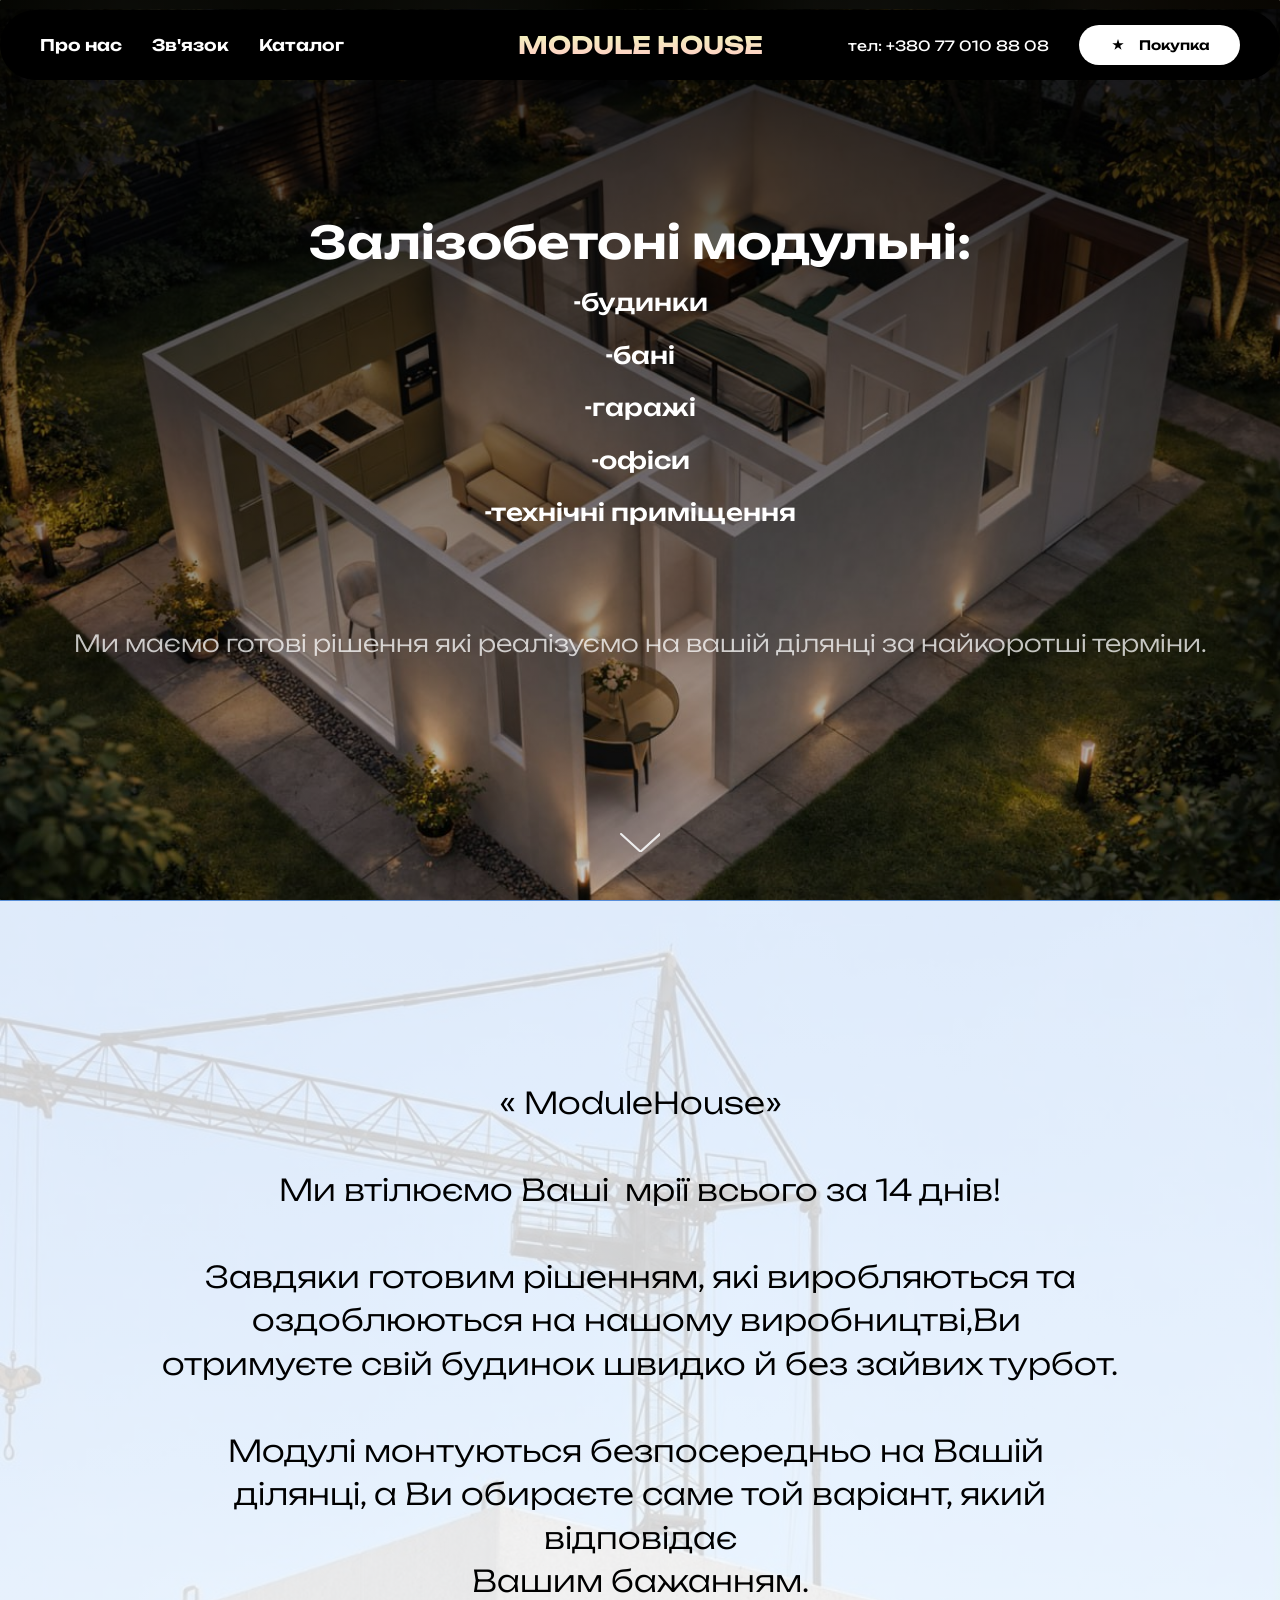
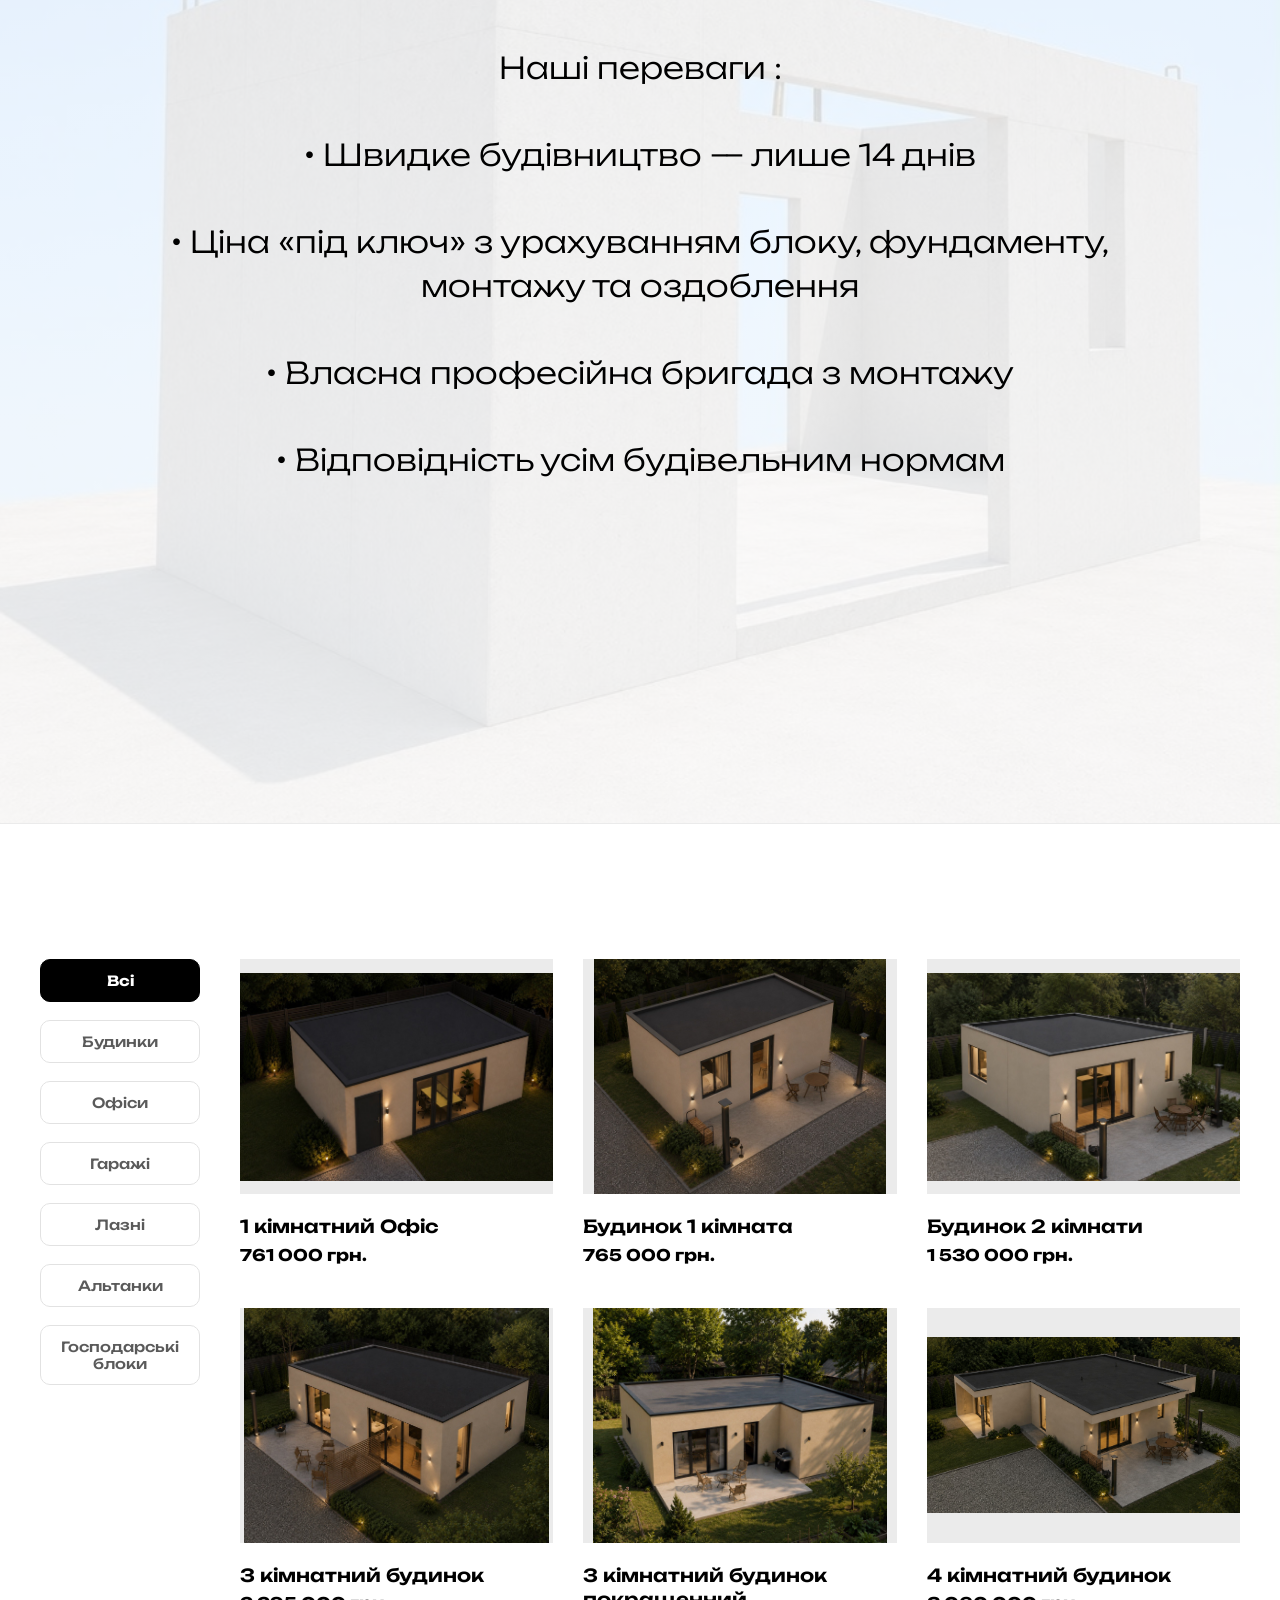
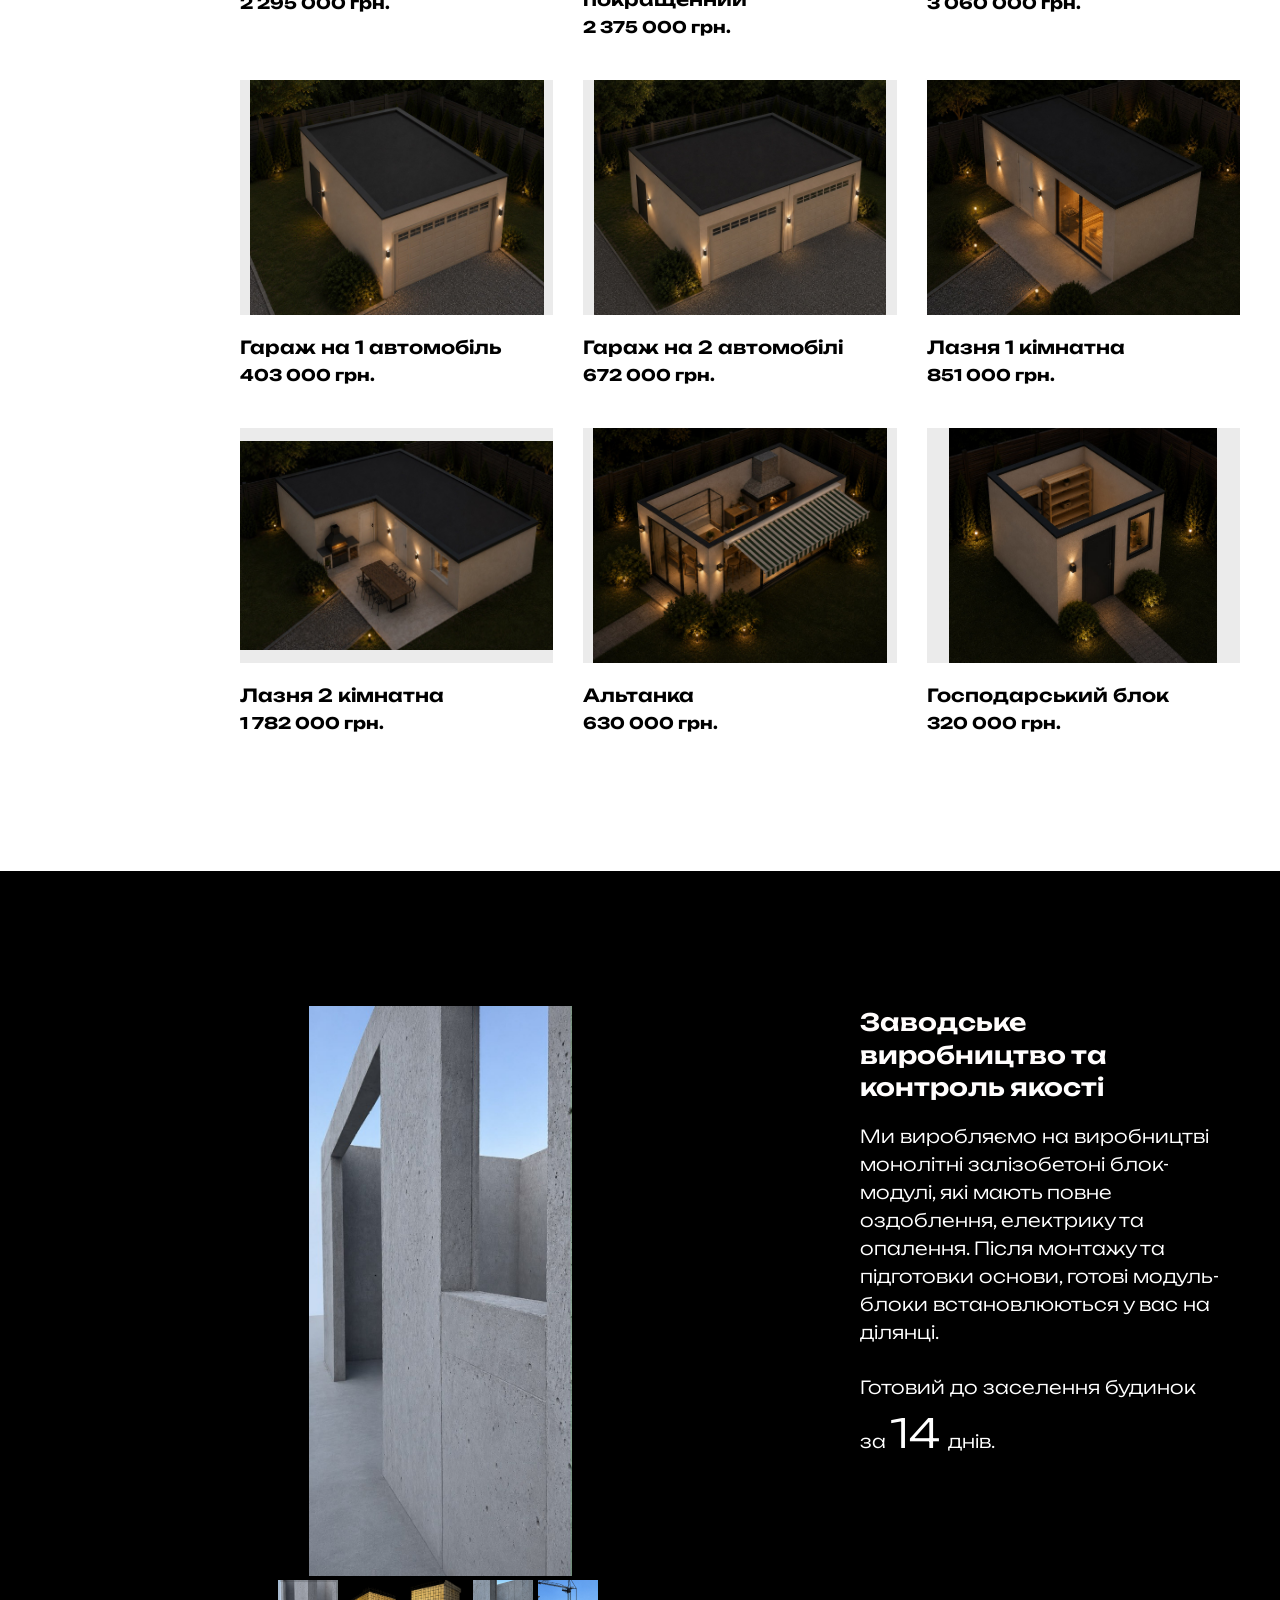
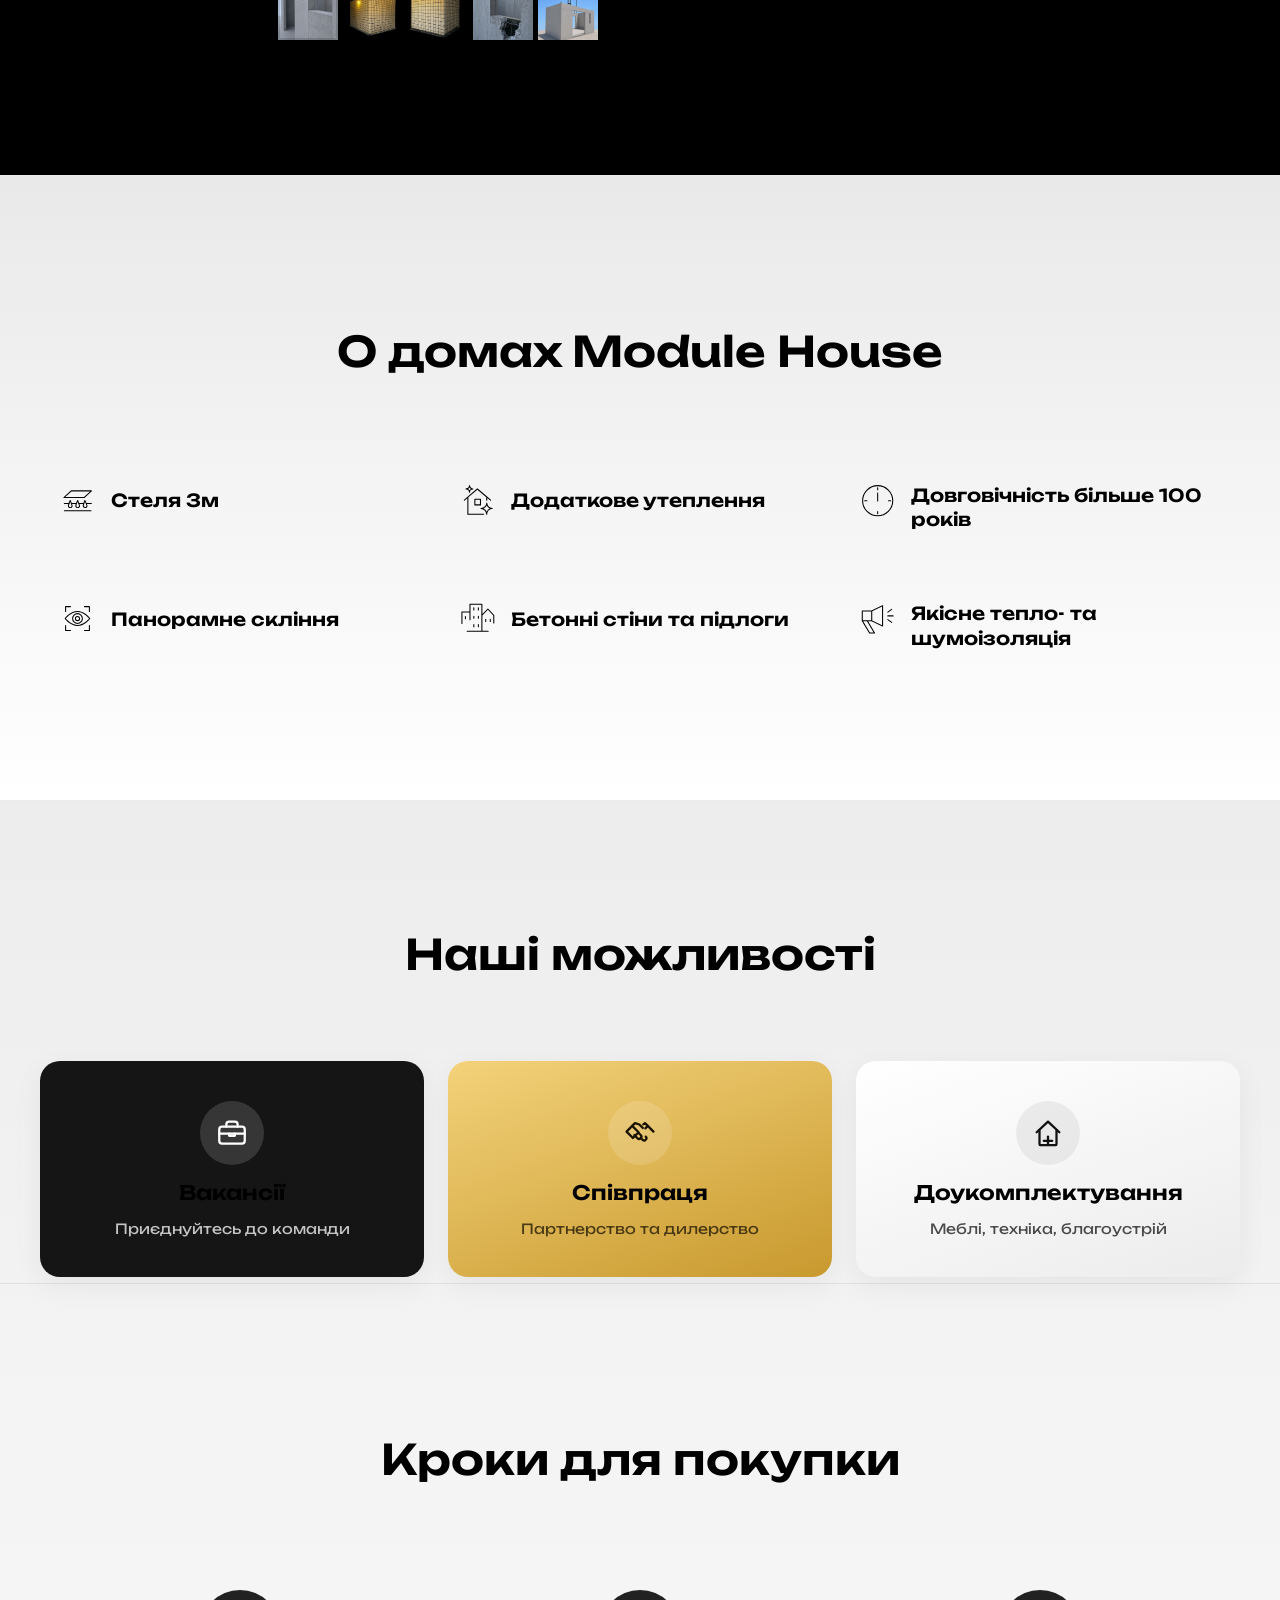
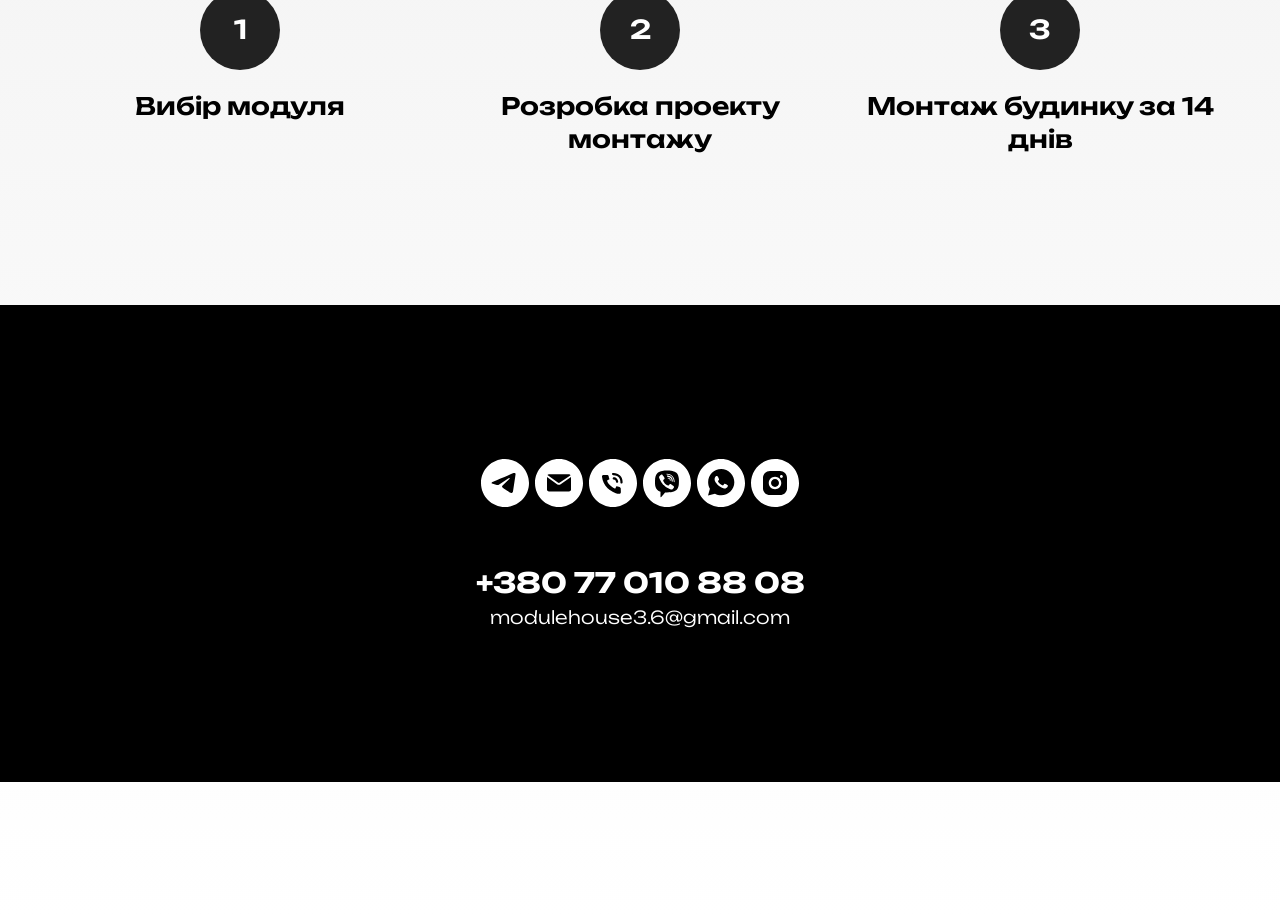
==== page133166303.html @ 3dc56d5f "Add files via upload" ====
<!DOCTYPE html> <html lang="uk"> <head> <meta charset="utf-8" /> <meta http-equiv="Content-Type" content="text/html; charset=utf-8" /> <meta name="viewport" content="width=device-width, initial-scale=1.0" /> <!--metatextblock--> <title>Онлайн каталог 3-д моделей будинків та квартир House Proud</title> <meta name="description" content="Будинки та квартири з використанням моделей на основі штучного інтелекту" /> <meta name="keywords" content="House Proud " /> <meta property="og:url" content="https://modulebudhouse.com" /> <meta property="og:title" content="ModulHouse" /> <meta property="og:description" content="Онлайн каталог 3-д моделей будинків та квартир" /> <meta property="og:type" content="website" /> <meta property="og:image" content="images/tild3061-3335-4662-a338-613563316537__photo_2026-07-22_14-.jpg" /> <link rel="canonical" href="https://modulebudhouse.com"> <!--/metatextblock--> <meta name="format-detection" content="telephone=no" /> <meta http-equiv="x-dns-prefetch-control" content="on"> <link rel="dns-prefetch" href="https://ws.tildacdn.com">  <!--favicons--> <link rel="icon" href="images/favicon.svg" type="image/svg+xml"/> <style>#rec2138125783,#rec2339691883,#rec2408677143,#rec2138125893,#rec2145527943{border-top:1px solid rgba(0,0,0,0.08);}</style> <!--/favicons--> <!-- Assets --> <link rel="stylesheet" href="css/tilda-grid-3.0.min.css" type="text/css" media="all" onerror="this.loaderr='y';"/> <link rel="stylesheet" href="css/tilda-blocks-page133166303.min.css?t=1784721472" type="text/css" media="all" onerror="this.loaderr='y';" /> <link rel="preconnect" href="https://fonts.gstatic.com"> <link href="https://fonts.googleapis.com/css2?family=Unbounded:wght@300;400;500;600;700&subset=latin,cyrillic" rel="stylesheet"> <link rel="stylesheet" href="css/tilda-animation-2.0.min.css" type="text/css" media="all" onerror="this.loaderr='y';" /> <link rel="stylesheet" href="css/tilda-menusub-1.1.min.css" type="text/css" media="all" onerror="this.loaderr='y';" /> <link rel="stylesheet" href="css/tilda-menu-widgeticons-1.0.min.css" type="text/css" media="all" onerror="this.loaderr='y';" /> <link rel="stylesheet" href="css/tilda-menu-burger-1.0.min.css" type="text/css" media="all" onerror="this.loaderr='y';" /> <link rel="stylesheet" href="css/tilda-cover-1.0.min.css" type="text/css" media="all" onerror="this.loaderr='y';" /> <link rel="stylesheet" href="css/tilda-popup-1.1.min.css" type="text/css" media="print" onload="this.media='all';" onerror="this.loaderr='y';" /> <noscript><link rel="stylesheet" href="css/tilda-popup-1.1.min.css" type="text/css" media="all" /></noscript> <link rel="stylesheet" href="css/tilda-slds-1.4.min.css" type="text/css" media="print" onload="this.media='all';" onerror="this.loaderr='y';" /> <noscript><link rel="stylesheet" href="css/tilda-slds-1.4.min.css" type="text/css" media="all" /></noscript> <link rel="stylesheet" href="css/tilda-forms-1.0.min.css" type="text/css" media="all" onerror="this.loaderr='y';" /> <link rel="stylesheet" href="css/tilda-cards-1.0.min.css" type="text/css" media="all" onerror="this.loaderr='y';" /> <link rel="stylesheet" href="css/tilda-zoom-2.0.min.css" type="text/css" media="print" onload="this.media='all';" onerror="this.loaderr='y';" /> <noscript><link rel="stylesheet" href="css/tilda-zoom-2.0.min.css" type="text/css" media="all" /></noscript> <link rel="stylesheet" href="css/katex.min.css" type="text/css" media="all" onerror="this.loaderr='y';" /> <script nomodule src="js/tilda-polyfill-1.0.min.js" charset="utf-8"></script> <script type="text/javascript">function t_onReady(func) {if(document.readyState!='loading') {func();} else {document.addEventListener('DOMContentLoaded',func);}}
function t_onFuncLoad(funcName,okFunc,time) {if(typeof window[funcName]==='function') {okFunc();} else {setTimeout(function() {t_onFuncLoad(funcName,okFunc,time);},(time||100));}}function t_throttle(fn,threshhold,scope) {return function() {fn.apply(scope||this,arguments);};}</script> <script src="js/tilda-scripts-3.0.min.js" charset="utf-8" defer onerror="this.loaderr='y';"></script> <script src="js/tilda-blocks-page133166303.min.js?t=1784721472" charset="utf-8" async onerror="this.loaderr='y';"></script> <script src="js/lazyload-1.3.min.export.js" charset="utf-8" async onerror="this.loaderr='y';"></script> <script src="js/tilda-animation-2.0.min.js" charset="utf-8" async onerror="this.loaderr='y';"></script> <script src="js/tilda-menusub-1.1.min.js" charset="utf-8" async onerror="this.loaderr='y';"></script> <script src="js/tilda-menu-1.1.min.js" charset="utf-8" async onerror="this.loaderr='y';"></script> <script src="js/tilda-menu-widgeticons-1.0.min.js" charset="utf-8" async onerror="this.loaderr='y';"></script> <script src="js/tilda-menu-burger-1.0.min.js" charset="utf-8" async onerror="this.loaderr='y';"></script> <script src="js/tilda-cover-1.0.min.js" charset="utf-8" async onerror="this.loaderr='y';"></script> <script src="js/hammer.min.js" charset="utf-8" async onerror="this.loaderr='y';"></script> <script src="js/tilda-slds-1.4.min.js" charset="utf-8" async onerror="this.loaderr='y';"></script> <script src="js/tilda-cards-1.0.min.js" charset="utf-8" async onerror="this.loaderr='y';"></script> <script src="js/tilda-zoom-2.0.min.js" charset="utf-8" async onerror="this.loaderr='y';"></script> <script src="js/tilda-events-1.0.min.js" charset="utf-8" async onerror="this.loaderr='y';"></script> <script src="js/tilda-formula.min.js" charset="utf-8" async onerror="this.loaderr='y';"></script> <script src="js/tilda-autoscale-1.0.min.js" charset="utf-8" async onerror="this.loaderr='y';"></script> <script type="text/javascript">window.dataLayer=window.dataLayer||[];</script> <script type="text/javascript">(function() {var ttt='cebo';var tt='oog';var re=new RegExp("bot|g" + tt + "le|yandex|baidu|bing|msn|duckduckbot|teoma|slurp|crawler|spider|robot|crawling|fa" + ttt + "ok","i");if((re.test(navigator.userAgent))===false&&typeof(sessionStorage)!='undefined'&&sessionStorage.getItem('visited')!=='y'&&document.visibilityState){var style=document.createElement('style');style.type='text/css';style.innerHTML='@media screen and (min-width: 980px) {.t-records {opacity: 0;}.t-records_animated {-webkit-transition: opacity ease-in-out .2s;-moz-transition: opacity ease-in-out .2s;-o-transition: opacity ease-in-out .2s;transition: opacity ease-in-out .2s;}.t-records.t-records_visible {opacity: 1;}}';document.getElementsByTagName('head')[0].appendChild(style);function t_setvisRecs(){var alr=document.querySelectorAll('.t-records');Array.prototype.forEach.call(alr,function(el) {el.classList.add("t-records_animated");});setTimeout(function() {Array.prototype.forEach.call(alr,function(el) {el.classList.add("t-records_visible");});sessionStorage.setItem("visited","y");},400);}
document.addEventListener('DOMContentLoaded',t_setvisRecs);}})();</script></head> <body class="t-body" style="margin:0;"> <!--allrecords--> <div id="allrecords" data-tilda-export="yes" class="t-records" data-hook="blocks-collection-content-node" data-tilda-project-id="24041173" data-tilda-page-id="133166303" data-tilda-page-alias="modulhouse14" data-tilda-formskey="94b8b2ba6d64e0d2c88ab46824041173" data-tilda-cookie="no" data-tilda-lazy="yes" data-tilda-project-lang="UK" data-tilda-root-zone="one" data-tilda-project-country="UA"> <div id="rec2152436953" class="r t-rec t-rec_pt-res-480_0" style=" " data-record-type="1272"> <!-- T1272 --> <div id="nav2152436953marker"></div> <div class="t1272" data-menu="yes" data-full-submenu-mob="y" data-menu-widgeticons-hide="yes"> <div class="t-menu-base__mobile-menu tmenu-mobile"> <div class="tmenu-mobile__container tmenu-mobile__container_right tmenu-mobile__container_logoleft tmenu-mobile__container_withoutlogo"> <div class="tmenu-mobile__text t-name t-name_md" field="menu_mob_title">House Proud</div> <button type="button"
aria-expanded="false"
aria-label="Навигационное меню"
class="t-menu-burger t-menuburger t-menu-base__burger_mlauto t-menu-burger_wrap t-menu-burger_wrap_small"> <div class="t-menu-burger__icon t-menu-burger__icon_first t-menu-burger__icon_small"> <span style="background-color: #333333;"></span> <span style="background-color: #333333;"></span> <span style="background-color: #333333;"></span> <span style="background-color: #333333;"></span> </div> </button> <style>#rec2152436953 .t-menu-burger__text{color:#333333;}</style> <style>#rec2152436953 .t-menu-burger{background-color:#ffffff;border-radius:6px;}</style> </div> </div> <style>.tmenu-mobile{background-color:#111;display:none;width:100%;top:0;z-index:990;}.tmenu-mobile_positionfixed{position:fixed;}.tmenu-mobile__text{color:#000;}.tmenu-mobile__container{min-height:64px;padding:20px;position:relative;box-sizing:border-box;display:flex;justify-content:space-between;align-items:center;}.tmenu-mobile__list{display:block;}.tmenu-mobile__container_logocenter > .t-menu-base__logowrapper,.tmenu-mobile__container_logocenter > .tmenu-mobile__text{position:absolute;left:50%;transform:translateX(-50%);}.tmenu-mobile__burgerlogo{display:inline-block;font-size:24px;font-weight:400;white-space:nowrap;vertical-align:middle;}@media screen and (max-width:960px){.tmenu-mobile__menucontent_hidden{display:none;height:auto;}.tmenu-mobile{display:block;}}@media screen and (max-width:960px){#rec2152436953 .tmenu-mobile{background-color:#000000;}}</style> <style> #rec2152436953 .tmenu-mobile__burgerlogo a{font-size:24px;line-height:1;font-weight:700;background-image:linear-gradient(0turn,rgba(255,207,197,1) 0%,rgba(242,243,188,1) 100%);-webkit-text-fill-color:transparent;-webkit-background-clip:text;background-clip:text;font-family:var(--t-text-font,Arial);text-transform:uppercase;}#rec2152436953 .tmenu-mobile__burgerlogo a :not(span[style*='color']:not([style*='gradient'])) > .ql-formula,#rec2152436953 .tmenu-mobile__burgerlogo a > .ql-formula{color:#000;}</style> <style> #rec2152436953 .tmenu-mobile__burgerlogo__title{font-size:24px;line-height:1;font-weight:700;background-image:linear-gradient(0turn,rgba(255,207,197,1) 0%,rgba(242,243,188,1) 100%);-webkit-text-fill-color:transparent;-webkit-background-clip:text;background-clip:text;font-family:var(--t-text-font,Arial);text-transform:uppercase;}#rec2152436953 .tmenu-mobile__burgerlogo__title :not(span[style*='color']:not([style*='gradient'])) > .ql-formula,#rec2152436953 .tmenu-mobile__burgerlogo__title > .ql-formula{color:#000;}</style> <div
id="nav2152436953"
class="t-menu-base
t-menu-base_positionfixed tmenu-mobile__menucontent_hidden t-menu-base_mobile-center
t-menu-base__burgermenu__default" data-navmarker="nav2152436953marker" data-appearoffset="" data-bgopacity-two="1" data-menu="yes"> <div
class="t-menu-base__maincontainer
t-menu-base__maincontainer_100 t-menu-base__maincontainer_100-40 t-menu-base__maincontainer_logocenter t-menu-base__maincontainer_innerbg" data-bgcolor-hex="#000000" data-bgcolor-rgba="rgba(0,0,0,1)" data-bgopacity="1" data-menushadow="" data-menushadow-css=""> <ul role="list" class="t-menu-base__list t-menu__list t-menu-base__list_leftside t-menu-base__list_align-left"> <li class="t-menu-base__list-item"> <div
class="t-menu__link-wrapper" data-menu-submenu-hook=""> <a class="t-menu__link-item"
href="#rec2138125783" data-menu-item-number="1">Про нас</a> </div> </li> <li class="t-menu-base__list-item"> <div
class="t-menu__link-wrapper" data-menu-submenu-hook=""> <a class="t-menu__link-item"
href="#contact" data-menu-item-number="2">Зв'язок</a> </div> </li> <li class="t-menu-base__list-item"> <div
class="t-menu__link-wrapper" data-menu-submenu-hook=""> <a class="t-menu__link-item"
href="#katalog" data-menu-item-number="3">Каталог</a> </div> </li> </ul> <div class="t-menu-base__logowrapper t-menu-base__logowrapper_center t-menu-base__logowrapper_both t-menu-base__logowrapper_mobile"> <div class="t-menu-base__logo"> <div class="t-menu-base__textlogo t-title" field="title">Module House</div> </div> </div> <style>#rec2152436953 .t-menu-base__imglogo{max-width:100px;width:100px;}@media screen and (max-width:960px){#rec2152436953 .t-menu-base__imglogo{max-width:0px;width:0px;}}</style> <div class="t-menu-base__rightwrapper t-menu-base__wrapper" style="text-align:right;"> <div class="t-menu-base__additionalwrapper"> <div class="t-menu-base__right_descr" field="descr">тел: +380 77 010 88 08</div> <div class="t-menu-base__buttons"> <div class="t-menu-base__button"> <a
class="t-btn t-btnflex t-btnflex_type_button t-btnflex_xs"
href="#contact"><span class="t-btnflex__icon t-btnflex__icon_default_glyph"style="--icon:url('../images/lib__icons__button__star_light.svg');"></span><span class="t-btnflex__text">Покупка</span> <style>#rec2152436953 .t-btnflex.t-btnflex_type_button {color:#000000;background-color:#ffffff;--border-width:0px;border-style:none !important;border-radius:50px;box-shadow:none !important;font-weight:600;transition-duration:0.2s;transition-property:background-color,color,border-color,box-shadow,opacity,transform,gap;transition-timing-function:ease-in-out;}</style></a> </div> </div> </div> </div> </div> </div> </div> <script>t_onReady(function() {t_onFuncLoad('t_menuBase__interactFromKeyboard',function() {t_menuBase__interactFromKeyboard('2152436953');});t_onFuncLoad('t1272_init',function() {t1272_init('2152436953');});t_onFuncLoad('t_menuBase__setBGcolor',function() {t_menuBase__setBGcolor('2152436953','.t-menu-base, .t-menu-base__maincontainer');window.addEventListener('resize',t_throttle(function() {t_menuBase__setBGcolor('2152436953','.t-menu-base, .t-menu-base__maincontainer');}));});});t_onReady(function() {t_onFuncLoad('t1272_createMobileMenu',function() {t1272_createMobileMenu('2152436953');});});t_onReady(function() {t_onFuncLoad('t_menuBase__highlightActiveLinks',function() {t_menuBase__highlightActiveLinks('.t-menu-base__list-item a');});t_onFuncLoad('t_menuBase__findAnchorLinks',function() {t_menuBase__findAnchorLinks('2152436953','.t-menu-base__list-item a');});});t_onReady(function(){var rec=document.querySelector('#rec2152436953');if(!rec) return
rec.setAttribute('data-animationappear','off');rec.style.opacity=1;});</script> <style>#rec2152436953 .t-menu__link-item{-webkit-transition:color 0.3s ease-in-out,opacity 0.3s ease-in-out;transition:color 0.3s ease-in-out,opacity 0.3s ease-in-out;}@media (hover:hover){#rec2152436953 .t-menu__link-item:not(.t-active):not(.tooltipstered):hover{color:#fa8669 !important;}}#rec2152436953 .t-menu__link-item:not(.t-active):not(.tooltipstered):focus-visible{color:#fa8669 !important;}@supports (overflow:-webkit-marquee) and (justify-content:inherit){#rec2152436953 .t-menu__link-item,#rec2152436953 .t-menu__link-item.t-active{opacity:1 !important;}}</style> <style> #rec2152436953 .t-menu-base__textlogo{font-size:24px;line-height:1;font-weight:700;background-image:linear-gradient(0turn,rgba(255,207,197,1) 0%,rgba(242,243,188,1) 100%);-webkit-text-fill-color:transparent;-webkit-background-clip:text;background-clip:text;font-family:var(--t-text-font,Arial);text-transform:uppercase;}#rec2152436953 .t-menu-base__textlogo :not(span[style*='color']:not([style*='gradient'])) > .ql-formula,#rec2152436953 .t-menu-base__textlogo > .ql-formula{color:#000;}#rec2152436953 a.t-menu__link-item{font-weight:600;color:#ffffff;}#rec2152436953 .t-menu-base__right_descr{font-size:14px;color:#ffffff;}#rec2152436953 .t-menu-base__langs_flex .t-menu-base__langs-item a{text-transform:uppercase;color:#ffffff;font-family:'TildaSans';font-weight:600;}#rec2152436953 .t-menu-base__langs-button{text-transform:uppercase;color:#ffffff;font-family:'TildaSans';font-weight:600;}</style> <style>#rec2152436953 .t-menu-base__maincontainer{min-height:70px;}#rec2152436953 .t-menuwidgeticons__icon{background-color:;}#rec2152436953 .t-menu-base__maincontainer{border-radius:100px;}#rec2152436953 .t-menu-base{min-height:70px;}#rec2152436953 .t-menu-base__maincontainer{background-color:rgba(0,0,0,1);}#rec2152436953 .t-menusub__menu--fullscreen{background-color:rgba(0,0,0,1) !important;}@media screen and (max-width:960px){#rec2152436953 .t-menu-base{position:static;}#rec2152436953 .t-menu-base__maincontainer{background-color:#000000 !important;}#rec2152436953 .t-menu-base__burgermenu__fullscreen .t-menu-base__maincontainer{padding-top:calc(64px + 0px + 40px);}.t1272__body_menushowed #rec2152436953 .t-menu-base__overlay{background-color:rgba(0,0,0,0.6) !important;}#rec2152436953 .t-menu-base.t-menu-base__burgermenu__fullwidth{background-color:rgba(0,0,0,0.6) !important;}#rec2152436953 .t-menu-base__burgermenu__sidebar{}#rec2152436953 .t-menu-base__maincontainer.t-menu-base__burgermenu__fullscreen,#rec2152436953 .t-menu-base__maincontainer.t-menu-base__burgermenu__sidebar{min-height:calc(100vh - 70px);}#rec2152436953 .t-menu-base{right:0;}#rec2152436953 .t-menu-base__burgermenu,#rec2152436953 .t-menu-base__burgermenu__close-button{background-color:#000000 !important;}}@media screen and (min-width:961px){#rec2152436953 .t-menu-base{margin-top:10px !important;}}</style> </div> <div id="rec2138125763" class="r t-rec t-rec_pt_0 t-rec_pt-res-480_0 t-record_scaled" style="padding-top:0px; " data-animationappear="off" data-record-type="205"> <!-- cover --> <div class="t-cover" id="recorddiv2138125763"bgimgfield="img"style="height:100vh;background-image:url('images/tild3339-6565-4862-a563-316638656364__-__resize__20x____32_.jpg');"> <div class="t-cover__carrier" id="coverCarry2138125763"data-content-cover-id="2138125763"data-content-cover-bg="images/tild3339-6565-4862-a563-316638656364____32_.jpg"data-display-changed="true"data-content-cover-height="100vh"data-content-cover-parallax="dynamic"data-content-use-image-for-mobile-cover=""style="height:100vh;background-attachment:scroll; "itemscope itemtype="http://schema.org/ImageObject"><meta itemprop="image" content="images/tild3339-6565-4862-a563-316638656364____32_.jpg"></div> <div class="t-cover__filter" style="height:100vh;background-image: linear-gradient(to bottom, rgba(0,0,0,0.80), rgba(0,0,0,0.20));"></div> <div class="t-container"> <div class="t-width t-width_100" style="margin:0 auto;"> <div class="t-cover__wrapper t-valign_middle" style="height:100vh; position: relative;z-index:1;"> <div class="t182"> <div data-hook-content="covercontent"> <div class="t182__wrapper"> <div class="t182__content-wrapper"> <div class="t182__title t-title t-title_xl t-animate" data-animate-style="fadeinup" data-animate-group="yes" field="title">Залізобетоні модульні:<br /><p style="text-align: center;"><span style="font-size: 22px; font-weight: 500;">-будинки</span></p><p style="text-align: center;"><span style="font-size: 22px; font-weight: 500;">-бані</span></p><p style="text-align: center;"><span style="font-size: 22px; font-weight: 500;">-гаражі</span></p><p style="text-align: center;"><span style="font-size: 22px; font-weight: 500;">-офіси</span></p><p style="text-align: center;"><span style="font-size: 22px; font-weight: 500;">-технічні приміщення</span></p></div> <div class="t182__descr t-descr t-descr_lg t-animate" data-animate-style="zoomin" data-animate-group="yes" field="descr">Ми маємо готові рішення які реалізуємо на вашій ділянці за&nbsp;найкоротші терміни.</div> </div> </div> </div> </div> </div> </div> </div> <!-- arrow --> <div class="t-cover__arrow"><div class="t-cover__arrow-wrapper t-cover__arrow-wrapper_animated"><div class="t-cover__arrow_mobile"><svg role="presentation" class="t-cover__arrow-svg" style="fill:#ededed;" x="0px" y="0px" width="38.417px" height="18.592px" viewBox="0 0 38.417 18.592" style="enable-background:new 0 0 38.417 18.592;"><g><path d="M19.208,18.592c-0.241,0-0.483-0.087-0.673-0.261L0.327,1.74c-0.408-0.372-0.438-1.004-0.066-1.413c0.372-0.409,1.004-0.439,1.413-0.066L19.208,16.24L36.743,0.261c0.411-0.372,1.042-0.342,1.413,0.066c0.372,0.408,0.343,1.041-0.065,1.413L19.881,18.332C19.691,18.505,19.449,18.592,19.208,18.592z"/></g></svg></div></div></div> <!-- arrow --> </div> <style> #rec2138125763 .t-cover,#rec2138125763 .t-cover__filter{border-radius:1px;overflow:hidden;}</style> <style> #rec2138125763 .t182__title{padding-bottom:75px;padding-top:0px;letter-spacing:0px;}@media screen and (min-width:900px){#rec2138125763 .t182__title{font-size:42px;}}#rec2138125763 .t182__descr{opacity:0.75;}</style> </div> <div id="rec2138125783" class="r t-rec t-rec_pt_180 t-rec_pb_180" style="padding-top:180px;padding-bottom:180px;background-image:linear-gradient(0turn,rgba(255,255,255,0.86) 0%,rgba(255,255,255,0.8) 100%),url('images/block2-bg-photo.jpg');background-size:cover;background-position:center;background-repeat:no-repeat; " data-record-type="483" data-bg-color="linear-gradient(0turn,rgba(255,255,255,1) 0%,rgba(185,185,185,1) 100%)"> <!-- T483 --> <div class="t483"> <div class="t-container t-align_center"> <div class="t-col t-col_10 t-prefix_1"> <div
class="t483__descr t-descr t-descr_xxxl t-margin_auto"
field="descr">
« ModuleHouse» <br /><br />Ми втілюємо Ваші&nbsp; мрії всього за 14 днів!<br /><br />Завдяки готовим рішенням, які виробляються та оздоблюються на нашому виробництві,Ви&nbsp; отримуєте свій будинок швидко й без зайвих турбот.<br /><br />Модулі монтуються безпосередньо на Вашій&nbsp; ділянці, а Ви обираєте саме той варіант, який відповідає <br />Вашим бажанням.<br /><br />Наші переваги : <br /><br />• Швидке будівництво — лише 14 днів<br /><br />• Ціна «під ключ» з урахуванням блоку, фундаменту, монтажу та оздоблення<br /><br />• Власна професійна бригада з монтажу<br /><br />• Відповідність усім будівельним нормам<br /><br /><br /> </div> </div> </div> </div> <style> #rec2138125783 .t483__text{font-weight:600;}@media screen and (max-width:640px){#rec2138125783 .t483__descr{font-size:16px;line-height:1.5;}}</style> </div> <a name="katalog" style="font-size:0;"></a> <div id="rec2339691883" class="r t-rec t-rec_pt_135 t-rec_pb_135" style="padding-top:135px;padding-bottom:135px; " data-record-type="951"><div class="t951"><div class="t-container"><div class="catalog-layout">
<div class="catalog-sidebar">
<div class="catalog-filter" data-category="" tabindex="0" role="button">Всі</div>
<div class="catalog-filter" data-category="Будинки" tabindex="0" role="button">Будинки</div>
<div class="catalog-filter" data-category="Офіси" tabindex="0" role="button">Офіси</div>
<div class="catalog-filter" data-category="Гаражі" tabindex="0" role="button">Гаражі</div>
<div class="catalog-filter" data-category="Лазні" tabindex="0" role="button">Лазні</div>
<div class="catalog-filter" data-category="Альтанки" tabindex="0" role="button">Альтанки</div>
<div class="catalog-filter" data-category="Господарські блоки" tabindex="0" role="button">Господарські блоки</div>
</div>
<ul class="catalog-grid"><li class="catalog-card" data-product-uid="123652745244" data-category="Офіси" tabindex="0" role="button" aria-label="1 кімнатний Офіс — детальніше"><div class="catalog-card__imgwrap"><img class="catalog-card__img" src="images/catalog/123652745244-0.jpg" loading="lazy" alt="1 кімнатний Офіс"></div><div class="catalog-card__title t-name t-name_sm">1 кімнатний Офіс</div><div class="catalog-card__price t-descr t-descr_xs">761 000 грн.</div></li><li class="catalog-card" data-product-uid="857240999304" data-category="Будинки" tabindex="0" role="button" aria-label="Будинок 1 кімната — детальніше"><div class="catalog-card__imgwrap"><img class="catalog-card__img" src="images/catalog/857240999304-0.jpg" loading="lazy" alt="Будинок 1 кімната"></div><div class="catalog-card__title t-name t-name_sm">Будинок 1 кімната</div><div class="catalog-card__price t-descr t-descr_xs">765 000 грн.</div></li><li class="catalog-card" data-product-uid="979845373304" data-category="Будинки" tabindex="0" role="button" aria-label="Будинок 2 кімнати — детальніше"><div class="catalog-card__imgwrap"><img class="catalog-card__img" src="images/catalog/979845373304-0.jpg" loading="lazy" alt="Будинок 2 кімнати"></div><div class="catalog-card__title t-name t-name_sm">Будинок 2 кімнати</div><div class="catalog-card__price t-descr t-descr_xs">1 530 000 грн.</div></li><li class="catalog-card" data-product-uid="671908889704" data-category="Будинки" tabindex="0" role="button" aria-label="3 кімнатний будинок — детальніше"><div class="catalog-card__imgwrap"><img class="catalog-card__img" src="images/catalog/671908889704-0.jpg" loading="lazy" alt="3 кімнатний будинок"></div><div class="catalog-card__title t-name t-name_sm">3 кімнатний будинок</div><div class="catalog-card__price t-descr t-descr_xs">2 295 000 грн.</div></li><li class="catalog-card" data-product-uid="886907449294" data-category="Будинки" tabindex="0" role="button" aria-label="3 кімнатний будинок покращенний — детальніше"><div class="catalog-card__imgwrap"><img class="catalog-card__img" src="images/catalog/886907449294-0.jpg" loading="lazy" alt="3 кімнатний будинок покращенний"></div><div class="catalog-card__title t-name t-name_sm">3 кімнатний будинок покращенний</div><div class="catalog-card__price t-descr t-descr_xs">2 375 000 грн.</div></li><li class="catalog-card" data-product-uid="402716538294" data-category="Будинки" tabindex="0" role="button" aria-label="4 кімнатний будинок — детальніше"><div class="catalog-card__imgwrap"><img class="catalog-card__img" src="images/catalog/402716538294-0.jpg" loading="lazy" alt="4 кімнатний будинок"></div><div class="catalog-card__title t-name t-name_sm">4 кімнатний будинок</div><div class="catalog-card__price t-descr t-descr_xs">3 060 000 грн.</div></li><li class="catalog-card" data-product-uid="241738524564" data-category="Гаражі" tabindex="0" role="button" aria-label="Гараж на 1 автомобіль — детальніше"><div class="catalog-card__imgwrap"><img class="catalog-card__img" src="images/catalog/241738524564-0.jpg" loading="lazy" alt="Гараж на 1 автомобіль"></div><div class="catalog-card__title t-name t-name_sm">Гараж на 1 автомобіль</div><div class="catalog-card__price t-descr t-descr_xs">403 000 грн.</div></li><li class="catalog-card" data-product-uid="458336867994" data-category="Гаражі" tabindex="0" role="button" aria-label="Гараж на 2 автомобілі — детальніше"><div class="catalog-card__imgwrap"><img class="catalog-card__img" src="images/catalog/458336867994-0.jpg" loading="lazy" alt="Гараж на 2 автомобілі"></div><div class="catalog-card__title t-name t-name_sm">Гараж на 2 автомобілі</div><div class="catalog-card__price t-descr t-descr_xs">672 000 грн.</div></li><li class="catalog-card" data-product-uid="893689739464" data-category="Лазні" tabindex="0" role="button" aria-label="Лазня 1 кімнатна — детальніше"><div class="catalog-card__imgwrap"><img class="catalog-card__img" src="images/catalog/893689739464-0.jpg" loading="lazy" alt="Лазня 1 кімнатна"></div><div class="catalog-card__title t-name t-name_sm">Лазня 1 кімнатна</div><div class="catalog-card__price t-descr t-descr_xs">851 000 грн.</div></li><li class="catalog-card" data-product-uid="486967236864" data-category="Лазні" tabindex="0" role="button" aria-label="Лазня 2 кімнатна — детальніше"><div class="catalog-card__imgwrap"><img class="catalog-card__img" src="images/catalog/486967236864-0.jpg" loading="lazy" alt="Лазня 2 кімнатна"></div><div class="catalog-card__title t-name t-name_sm">Лазня 2 кімнатна</div><div class="catalog-card__price t-descr t-descr_xs">1 782 000 грн.</div></li><li class="catalog-card" data-product-uid="715293648402" data-category="Альтанки" tabindex="0" role="button" aria-label="Альтанка — детальніше"><div class="catalog-card__imgwrap"><img class="catalog-card__img" src="images/catalog/715293648402-0.jpg" loading="lazy" alt="Альтанка"></div><div class="catalog-card__title t-name t-name_sm">Альтанка</div><div class="catalog-card__price t-descr t-descr_xs">630 000 грн.</div></li><li class="catalog-card" data-product-uid="364821975036" data-category="Господарські блоки" tabindex="0" role="button" aria-label="Господарський блок — детальніше"><div class="catalog-card__imgwrap"><img class="catalog-card__img" src="images/catalog/364821975036-0.jpg" loading="lazy" alt="Господарський блок"></div><div class="catalog-card__title t-name t-name_sm">Господарський блок</div><div class="catalog-card__price t-descr t-descr_xs">320 000 грн.</div></li></ul>
</div>
<style>
#rec2339691883 .catalog-layout{display:flex;gap:40px;align-items:flex-start;}
#rec2339691883 .catalog-sidebar{flex:0 0 160px;position:sticky;top:50px;display:flex;flex-direction:column;gap:18px;}
#rec2339691883 .catalog-filter{font-family:var(--t-text-font,'Unbounded',Arial,sans-serif);font-size:14px;font-weight:500;color:#5a5a5a;cursor:pointer;transition:all 0.2s ease-in-out;padding:12px 16px;border:1px solid #e2e2e2;border-radius:10px;text-align:center;}
#rec2339691883 .catalog-filter:hover{color:#000;}
#rec2339691883 .catalog-filter.catalog-filter_active{color:#fff;font-weight:700;background:#000;border-color:#000;}
#rec2339691883 .catalog-grid{list-style:none;margin:0;padding:0;flex:1;display:grid;grid-template-columns:repeat(3,1fr);gap:40px 30px;}
#rec2339691883 .catalog-card{cursor:pointer;position:relative;}
#rec2339691883 .catalog-card_hidden{display:none;}
#rec2339691883 .catalog-card__imgwrap{position:relative;overflow:hidden;background:#ebebeb;aspect-ratio:4/3;}
#rec2339691883 .catalog-card__img{width:100%;height:100%;object-fit:contain;display:block;transition:transform 0.4s ease-in-out;}
#rec2339691883 .catalog-card:hover .catalog-card__img{transform:scale(1.04);}
#rec2339691883 .catalog-card__mark{position:absolute;top:0;right:24px;transform:translateY(-50%);width:48px;height:48px;border-radius:50%;background:#ff4a4a;color:#fff;font-family:var(--t-text-font,Arial);font-size:11px;font-weight:700;text-transform:uppercase;display:flex;align-items:center;justify-content:center;z-index:1;}
#rec2339691883 .catalog-card__title.t-name{margin-top:20px;margin-bottom:4px;}
#rec2339691883 .catalog-card__price.t-descr{opacity:1;color:#000;font-weight:700;margin-top:2px;}
@media screen and (max-width:960px){#rec2339691883 .catalog-layout{flex-direction:column;gap:24px;}#rec2339691883 .catalog-sidebar{display:grid;grid-template-columns:repeat(3,1fr);gap:10px;position:static;}#rec2339691883 .catalog-filter{padding:12px 8px;border:1px solid #e2e2e2;border-radius:10px;text-align:center;white-space:nowrap;overflow:hidden;text-overflow:ellipsis;transition:all 0.2s ease-in-out;}#rec2339691883 .catalog-filter_active{border-color:#000;background:#000;color:#fff;}#rec2339691883 .catalog-grid{grid-template-columns:repeat(2,1fr);gap:30px 20px;}}
@media screen and (max-width:640px){#rec2339691883 .catalog-sidebar{grid-template-columns:repeat(2,1fr);gap:8px;}#rec2339691883 .catalog-filter{padding:10px 6px;font-size:12px;}#rec2339691883 .catalog-grid{grid-template-columns:1fr;gap:48px;}#rec2339691883 .catalog-card__title.t-name{margin-top:20px;margin-bottom:8px;line-height:1.3;}#rec2339691883 .catalog-card__price.t-descr{margin-top:0;margin-bottom:8px;}}
</style>
<script>
(function(){
var grid = document.querySelector('#rec2339691883 .catalog-grid');
var filters = document.querySelectorAll('#rec2339691883 .catalog-filter');
if(!grid) return;
var cards = grid.querySelectorAll('.catalog-card');
filters.forEach(function(f){
function activate(){
filters.forEach(function(x){ x.classList.remove('catalog-filter_active'); });
f.classList.add('catalog-filter_active');
var cat = f.getAttribute('data-category');
cards.forEach(function(c){
var show = !cat || c.getAttribute('data-category') === cat;
c.classList.toggle('catalog-card_hidden', !show);
});
}
f.addEventListener('click', activate);
f.addEventListener('keydown', function(e){
if(e.key === 'Enter' || e.key === ' '){ e.preventDefault(); activate(); }
});
});
if(filters[0]) filters[0].classList.add('catalog-filter_active');
})();
</script>
</div></div></div> <script type="application/json" id="mh-product-data">[{"uid":"123652745244","title":"1 кімнатний Офіс","price":"761 000 грн.","mark":"","text":"<div class='mh-specs'><div class='mh-specs__row'><span class='mh-specs__label'>Модулів</span><span class='mh-specs__value'>1</span></div><div class='mh-specs__row'><span class='mh-specs__label'>Тип</span><span class='mh-specs__value'>1 кімнатний</span></div><div class='mh-specs__row'><span class='mh-specs__label'>Площа</span><span class='mh-specs__value'>19 м²</span></div><div class='mh-specs__row'><span class='mh-specs__label'>Наповнення</span><span class='mh-specs__value'>Кухня, сан. вузол, спальна кімната</span></div><div class='mh-specs__row'><span class='mh-specs__label'>Комплектація</span><span class='mh-specs__value'>Повністю мебльований</span></div></div><p class='mh-descr-text'>Будинок розрахований на проживання до 2х осіб та цілорічного проживання. Ціна вказана під ключ — з повним оздобленням, доставкою і монтажем.</p>","images":["images/catalog/123652745244-0.jpg","images/catalog/123652745244-1.jpg","images/catalog/123652745244-plan-1.jpg","images/catalog/123652745244-plan-2.jpg"]},{"uid":"857240999304","title":"Будинок 1 кімната","price":"765 000 грн.","mark":"","text":"<div class='mh-specs'><div class='mh-specs__row'><span class='mh-specs__label'>Модулів</span><span class='mh-specs__value'>1</span></div><div class='mh-specs__row'><span class='mh-specs__label'>Площа</span><span class='mh-specs__value'>19 м²</span></div><div class='mh-specs__row'><span class='mh-specs__label'>Наповнення</span><span class='mh-specs__value'>Кухня, сан. вузол, спальна кімната</span></div><div class='mh-specs__row'><span class='mh-specs__label'>Комплектація</span><span class='mh-specs__value'>Повністю мебльований</span></div></div><p class='mh-descr-text'>Будинок розрахований на проживання до 2х осіб та цілорічного проживання. Ціна вказана під ключ — з повним оздобленням, доставкою і монтажем.</p>","images":["images/catalog/857240999304-0.jpg","images/catalog/857240999304-1.jpg","images/catalog/857240999304-2.jpg","images/catalog/857240999304-3.jpg","images/catalog/857240999304-plan-1.jpg"]},{"uid":"979845373304","title":"Будинок 2 кімнати","price":"1 530 000 грн.","mark":"","text":"<div class='mh-specs'><div class='mh-specs__row'><span class='mh-specs__label'>Модулів</span><span class='mh-specs__value'>2</span></div><div class='mh-specs__row'><span class='mh-specs__label'>Площа</span><span class='mh-specs__value'>38 м²</span></div><div class='mh-specs__row'><span class='mh-specs__label'>Наповнення</span><span class='mh-specs__value'>Кухня, санвузол, спальна кімната, тераса, ніша під пральну та сушарну машину</span></div><div class='mh-specs__row'><span class='mh-specs__label'>Комплектація</span><span class='mh-specs__value'>Повністю мебльований</span></div></div><p class='mh-descr-text'>Будинок має відокремлену кухню та спальну кімнату, вихід на панорамну терасу — розрахований на сім'ю з 2-3 осіб. Ціна вказана під ключ з повним оздобленням, доставкою і монтажем.</p>","images":["images/catalog/979845373304-0.jpg","images/catalog/979845373304-1.jpg","images/catalog/979845373304-2.jpg","images/catalog/979845373304-3.jpg","images/catalog/979845373304-plan-1.jpg"]},{"uid":"671908889704","title":"3 кімнатний будинок","price":"2 295 000 грн.","mark":"","text":"<div class='mh-specs'><div class='mh-specs__row'><span class='mh-specs__label'>Модулів</span><span class='mh-specs__value'>3</span></div><div class='mh-specs__row'><span class='mh-specs__label'>Площа</span><span class='mh-specs__value'>57 м²</span></div><div class='mh-specs__row'><span class='mh-specs__label'>Наповнення</span><span class='mh-specs__value'>Кухня-вітальня, 2 відокремлені спальні, сан. вузол, тераса, ніша під пральну та сушарну машину</span></div><div class='mh-specs__row'><span class='mh-specs__label'>Комплектація</span><span class='mh-specs__value'>Повністю мебльований</span></div></div><p class='mh-descr-text'>Великий будинок з вітальнею та 2 спальними кімнатами, просторою терасою — розрахований на велику сім'ю. Ціна вказана під ключ з повним оздобленням, доставкою і монтажем.</p>","images":["images/catalog/671908889704-0.jpg","images/catalog/671908889704-1.jpg","images/catalog/671908889704-2.jpg","images/catalog/671908889704-3.jpg","images/catalog/671908889704-plan-1.jpg","images/catalog/671908889704-plan-2.jpg"]},{"uid":"886907449294","title":"3 кімнатний будинок покращенний","price":"2 375 000 грн.","mark":"","text":"<div class='mh-specs'><div class='mh-specs__row'><span class='mh-specs__label'>Модулів</span><span class='mh-specs__value'>3</span></div><div class='mh-specs__row'><span class='mh-specs__label'>Площа</span><span class='mh-specs__value'>57 м²</span></div><div class='mh-specs__row'><span class='mh-specs__label'>Наповнення</span><span class='mh-specs__value'>Кухня-вітальня, 2 відокремлені спальні, сан. вузол, тераса, ніша під пральну та сушарну машину</span></div><div class='mh-specs__row'><span class='mh-specs__label'>Комплектація</span><span class='mh-specs__value'>Повністю мебльований, покращене фарбоване оздоблення фасаду</span></div></div><p class='mh-descr-text'>Великий будинок з вітальнею та 2 спальними кімнатами, просторою терасою — розрахований на велику сім'ю. Ціна вказана під ключ з повним оздобленням, доставкою і монтажем.</p>","images":["images/catalog/886907449294-0.jpg","images/catalog/886907449294-1.jpg","images/catalog/886907449294-2.jpg","images/catalog/886907449294-3.jpg","images/catalog/886907449294-plan-1.jpg"]},{"uid":"402716538294","title":"4 кімнатний будинок","price":"3 060 000 грн.","mark":"","text":"<div class='mh-specs'><div class='mh-specs__row'><span class='mh-specs__label'>Модулів</span><span class='mh-specs__value'>4</span></div><div class='mh-specs__row'><span class='mh-specs__label'>Площа</span><span class='mh-specs__value'>76 м²</span></div><div class='mh-specs__row'><span class='mh-specs__label'>Наповнення</span><span class='mh-specs__value'>Кухня-вітальня, 3 відокремлені спальні, сан. вузол, гардеробна, ніша під пральну та сушарну машину, 2 криті тераси</span></div><div class='mh-specs__row'><span class='mh-specs__label'>Комплектація</span><span class='mh-specs__value'>Повністю мебльований</span></div></div><p class='mh-descr-text'>Великий будинок, розрахований на комфортне проживання великої родини, з великою вітальнею та критою терасою. Ціна вказана під ключ з повним оздобленням, доставкою і монтажем.</p>","images":["images/catalog/402716538294-0.jpg","images/catalog/402716538294-1.jpg","images/catalog/402716538294-2.jpg","images/catalog/402716538294-3.jpg","images/catalog/402716538294-plan-1.jpg"]},{"uid":"241738524564","title":"Гараж на 1 автомобіль","price":"403 000 грн.","mark":"","text":"<div class='mh-specs'><div class='mh-specs__row'><span class='mh-specs__label'>Модулів</span><span class='mh-specs__value'>1</span></div><div class='mh-specs__row'><span class='mh-specs__label'>Тип</span><span class='mh-specs__value'>Гараж на 1 авто</span></div><div class='mh-specs__row'><span class='mh-specs__label'>Площа</span><span class='mh-specs__value'>19 м²</span></div><div class='mh-specs__row'><span class='mh-specs__label'>Розмір</span><span class='mh-specs__value'>305 × 625 см</span></div><div class='mh-specs__row'><span class='mh-specs__label'>Наповнення</span><span class='mh-specs__value'>Підйомні ворота з електроприводом, вхідні двері, електровиходи 220V, вікно</span></div></div><p class='mh-descr-text'>Ціна вказана під ключ — з повним оздобленням, доставкою і монтажем.</p>","images":["images/catalog/241738524564-0.jpg","images/catalog/241738524564-1.jpg","images/catalog/241738524564-plan-1.jpg","images/catalog/241738524564-plan-2.jpg"]},{"uid":"458336867994","title":"Гараж на 2 автомобілі","price":"672 000 грн.","mark":"","text":"<div class='mh-specs'><div class='mh-specs__row'><span class='mh-specs__label'>Модулів</span><span class='mh-specs__value'>2</span></div><div class='mh-specs__row'><span class='mh-specs__label'>Тип</span><span class='mh-specs__value'>Гараж на 2 авто</span></div><div class='mh-specs__row'><span class='mh-specs__label'>Площа</span><span class='mh-specs__value'>38 м²</span></div><div class='mh-specs__row'><span class='mh-specs__label'>Розмір</span><span class='mh-specs__value'>610 × 625 см</span></div><div class='mh-specs__row'><span class='mh-specs__label'>Наповнення</span><span class='mh-specs__value'>2 підйомних ворота з електроприводом, вхідні двері, електровиходи 220V, вікно</span></div></div><p class='mh-descr-text'>Ціна вказана під ключ — з повним оздобленням, доставкою і монтажем.</p>","images":["images/catalog/458336867994-0.jpg","images/catalog/458336867994-1.jpg","images/catalog/458336867994-plan-1.jpg","images/catalog/458336867994-plan-2.jpg"]},{"uid":"893689739464","title":"Лазня 1 кімнатна","price":"851 000 грн.","mark":"","text":"<div class='mh-specs'><div class='mh-specs__row'><span class='mh-specs__label'>Модулів</span><span class='mh-specs__value'>1</span></div><div class='mh-specs__row'><span class='mh-specs__label'>Площа</span><span class='mh-specs__value'>19,16 м²</span></div><div class='mh-specs__row'><span class='mh-specs__label'>Площа парної</span><span class='mh-specs__value'>5,1 м²</span></div><div class='mh-specs__row'><span class='mh-specs__label'>Кількість осіб</span><span class='mh-specs__value'>6</span></div><div class='mh-specs__row'><span class='mh-specs__label'>Комплектація</span><span class='mh-specs__value'>Туалет, кімната відпочинку, душова з водоспадом, парна з двома полицями та панорамним вікном, кам'янка</span></div></div>","images":["images/catalog/893689739464-0.jpg","images/catalog/893689739464-1.jpg","images/catalog/893689739464-2.jpg","images/catalog/893689739464-3.jpg","images/catalog/893689739464-4.jpg","images/catalog/893689739464-plan-1.jpg"]},{"uid":"486967236864","title":"Лазня 2 кімнатна","price":"1 782 000 грн.","mark":"","text":"<div class='mh-specs'><div class='mh-specs__row'><span class='mh-specs__label'>Модулів</span><span class='mh-specs__value'>2</span></div><div class='mh-specs__row'><span class='mh-specs__label'>Тип</span><span class='mh-specs__value'>Баня 2 кімнати</span></div><div class='mh-specs__row'><span class='mh-specs__label'>Площа</span><span class='mh-specs__value'>38,32 м²</span></div><div class='mh-specs__row'><span class='mh-specs__label'>Площа парної</span><span class='mh-specs__value'>7,68 м²</span></div><div class='mh-specs__row'><span class='mh-specs__label'>Кількість осіб</span><span class='mh-specs__value'>10</span></div><div class='mh-specs__row'><span class='mh-specs__label'>Комплектація</span><span class='mh-specs__value'>Туалет, кімната відпочинку з кухонною зоною, душова з водоспадом, велика парна на 6 осіб з панорамним вікном, кам'янка, джакузі або сінник, крита тераса зі столом та зоною барбекю</span></div></div>","images":["images/catalog/486967236864-0.jpg","images/catalog/486967236864-1.jpg","images/catalog/486967236864-2.jpg","images/catalog/486967236864-plan-1.jpg","images/catalog/486967236864-plan-2.jpg"]},{"uid":"715293648402","title":"Альтанка","price":"630 000 грн.","mark":"","text":"<div class='mh-specs'><div class='mh-specs__row'><span class='mh-specs__label'>Модулів</span><span class='mh-specs__value'>1</span></div><div class='mh-specs__row'><span class='mh-specs__label'>Площа</span><span class='mh-specs__value'>19 м²</span></div><div class='mh-specs__row'><span class='mh-specs__label'>Наповнення</span><span class='mh-specs__value'>Велика мангальна зона з мангалом, казаном, тандиром</span></div><div class='mh-specs__row'><span class='mh-specs__label'>Комплектація</span><span class='mh-specs__value'>Повністю мебльований</span></div></div><p class='mh-descr-text'>Альтанка розрахована на велику компанію зі зручним розміщенням, повним склінням із розсувних систем та навісом, що дає можливість зонування та використання альтанки в будь-яку погоду та навіть взимку. Ціна вказана під ключ з повним оздобленням і монтажем.</p>","images":["images/catalog/715293648402-0.jpg","images/catalog/715293648402-1.jpg","images/catalog/715293648402-2.jpg","images/catalog/715293648402-plan-1.jpg"]},{"uid":"364821975036","title":"Господарський блок","price":"320 000 грн.","mark":"","text":"<div class='mh-specs'><div class='mh-specs__row'><span class='mh-specs__label'>Модулів</span><span class='mh-specs__value'>1</span></div><div class='mh-specs__row'><span class='mh-specs__label'>Площа</span><span class='mh-specs__value'>9 м²</span></div><div class='mh-specs__row'><span class='mh-specs__label'>Наповнення</span><span class='mh-specs__value'>Стелажі для зберігання речей, шин</span></div><div class='mh-specs__row'><span class='mh-specs__label'>Комплектація</span><span class='mh-specs__value'>Стелажі, кріплення, верстат для роботи та інструменту</span></div></div><p class='mh-descr-text'>Господарський блок призначений для зберігання особистих речей, шин, велосипедів та іншої господарської техніки. Має робоче місце з інструментом та верстаком. Ціна вказана під ключ з повним оздобленням і монтажем.</p>","images":["images/catalog/364821975036-0.jpg","images/catalog/364821975036-1.jpg","images/catalog/364821975036-plan-1.jpg"]}]</script>
<div class="mh-modal" id="mh-modal" aria-hidden="true">
<div class="mh-modal__backdrop" data-mh-close></div>
<div class="mh-modal__dialog" role="dialog" aria-modal="true" aria-labelledby="mh-modal-title">
<button type="button" class="mh-modal__close" data-mh-close aria-label="Закрити">&times;</button>
<div class="mh-modal__gallery">
<div class="mh-modal__mainimg-wrap">
<img class="mh-modal__mainimg" id="mh-modal-mainimg" src="" alt="">
<div class="mh-modal__mark" id="mh-modal-mark"></div>
<button type="button" class="mh-modal__nav mh-modal__nav_prev" id="mh-modal-prev" aria-label="Попереднє фото"><svg class="mh-modal__nav-icon" viewBox="0 0 24 24" width="16" height="16" fill="none" stroke="currentColor" stroke-width="2.4" stroke-linecap="round" stroke-linejoin="round"><polyline points="15 5, 8 12, 15 19"></polyline></svg></button>
<button type="button" class="mh-modal__nav mh-modal__nav_next" id="mh-modal-next" aria-label="Наступне фото"><svg class="mh-modal__nav-icon" viewBox="0 0 24 24" width="16" height="16" fill="none" stroke="currentColor" stroke-width="2.4" stroke-linecap="round" stroke-linejoin="round"><polyline points="9 5, 16 12, 9 19"></polyline></svg></button>
</div>
<div class="mh-modal__thumbs" id="mh-modal-thumbs"></div>
</div>
<div class="mh-modal__info">
<div class="mh-modal__title t-name t-name_xl" id="mh-modal-title"></div>
<div class="mh-modal__price t-name t-name_sm" id="mh-modal-price"></div>
<div class="mh-modal__descr t-descr t-descr_xs" id="mh-modal-descr"></div>
<a href="#contact" class="t-btn t-btnflex t-btnflex_type_button t-btnflex_sm mh-modal__cta" data-mh-close>Зв'язатись з нами</a>
</div>
</div>
</div>
<style>
.mh-modal{position:fixed;inset:0;z-index:9999;display:none;}
.mh-modal.mh-modal_open{display:block;}
.mh-modal__backdrop{position:absolute;inset:0;background:rgba(0,0,0,0.6);}
.mh-modal__dialog{position:relative;max-width:960px;width:92%;max-height:88vh;margin:6vh auto;background:#fff;border-radius:16px;overflow:auto;display:flex;flex-wrap:wrap;box-shadow:0 20px 60px rgba(0,0,0,0.3);}
.mh-modal__close{position:absolute;top:14px;right:14px;width:36px;height:36px;border-radius:50%;border:none;background:rgba(0,0,0,0.06);font-size:22px;line-height:1;cursor:pointer;z-index:2;color:#000;}
.mh-modal__close:hover{background:rgba(0,0,0,0.12);}
.mh-modal__gallery{flex:1 1 420px;min-width:320px;background:#f2f2f2;}
.mh-modal__mainimg-wrap{position:relative;background:#ebebeb;aspect-ratio:4/3;}
.mh-modal__mainimg{width:100%;height:100%;object-fit:contain;display:block;}
.mh-modal__mark{position:absolute;top:14px;left:14px;background:#ff4a4a;color:#fff;font-family:var(--t-text-font,Arial);font-size:12px;font-weight:700;padding:4px 10px;border-radius:20px;text-transform:uppercase;}
.mh-modal__nav{position:absolute;top:50%;transform:translateY(-50%);width:36px;height:36px;border-radius:50%;border:none;background:rgba(255,255,255,0.85);cursor:pointer;padding:0;margin:0;display:flex;align-items:center;justify-content:center;color:#000;}
.mh-modal__nav:hover{background:#fff;}
.mh-modal__nav_prev{left:12px;}
.mh-modal__nav_next{right:12px;}
.mh-modal__nav-icon{display:block;pointer-events:none;}
.mh-modal__thumbs{display:flex;gap:8px;padding:10px;overflow-x:auto;}
.mh-modal__thumbs img{width:56px;height:56px;object-fit:cover;border-radius:8px;cursor:pointer;opacity:0.6;flex-shrink:0;}
.mh-modal__thumbs img.mh-thumb_active{opacity:1;outline:2px solid #000;}
.mh-modal__info{flex:1 1 360px;min-width:300px;padding:32px;display:flex;flex-direction:column;}
.mh-modal__title{margin-bottom:12px;}
.mh-modal__price{margin-bottom:20px;display:inline-flex;align-items:center;padding:9px 20px;border-radius:30px;background:#151515;color:#fff;font-weight:700;letter-spacing:0.2px;width:fit-content;}
.mh-modal__descr{opacity:0.9;margin-bottom:24px;flex-grow:1;}
.mh-modal__descr p{margin:0 0 4px;}
.mh-specs{display:flex;flex-direction:column;margin-bottom:18px;border-radius:12px;overflow:hidden;border:1px solid rgba(0,0,0,0.08);}
.mh-specs__row{display:flex;justify-content:space-between;align-items:baseline;gap:16px;padding:10px 14px;font-size:13px;line-height:1.4;}
.mh-specs__row:nth-child(odd){background:rgba(0,0,0,0.035);}
.mh-specs__label{opacity:0.6;flex-shrink:0;}
.mh-specs__value{text-align:right;font-weight:600;opacity:1;}
.mh-descr-text{margin:0;opacity:0.8;}
.mh-modal__cta{background-color:#000;color:#fff;--border-width:0px;border-style:none;box-shadow:none;text-align:center;align-self:flex-start;}
.mh-modal__cta:hover{background-color:#fa8669;}
@media screen and (max-width:640px){.mh-modal__dialog{margin:3vh auto;max-height:94vh;}.mh-modal__info{padding:20px;}.mh-modal__close{position:fixed;top:calc(3vh + 12px);right:16px;width:40px;height:40px;font-size:24px;background:rgba(255,255,255,0.92);box-shadow:0 2px 10px rgba(0,0,0,0.2);z-index:10000;}}
body.mh-modal-open{overflow:hidden;}
</style>
<script>
(function(){
var dataEl = document.getElementById('mh-product-data');
var products = JSON.parse(dataEl.textContent);
var byUid = {};
products.forEach(function(p){ byUid[p.uid] = p; });
var modal = document.getElementById('mh-modal');
var mainimg = document.getElementById('mh-modal-mainimg');
var thumbs = document.getElementById('mh-modal-thumbs');
var titleEl = document.getElementById('mh-modal-title');
var priceEl = document.getElementById('mh-modal-price');
var descrEl = document.getElementById('mh-modal-descr');
var markEl = document.getElementById('mh-modal-mark');
var prevBtn = document.getElementById('mh-modal-prev');
var nextBtn = document.getElementById('mh-modal-next');
var current = null;
var idx = 0;
function renderImage(){
if(!current) return;
mainimg.src = current.images[idx];
mainimg.alt = current.title + (current.images[idx].indexOf('-plan-') !== -1 ? '  планування' : '');
var thumbEls = thumbs.querySelectorAll('img');
thumbEls.forEach(function(t,i){ t.classList.toggle('mh-thumb_active', i===idx); });
}
function openModal(uid){
var p = byUid[uid];
if(!p) return;
current = p;
idx = 0;
titleEl.textContent = p.title;
priceEl.textContent = p.price;
descrEl.innerHTML = p.text;
markEl.style.display = p.mark ? 'block' : 'none';
markEl.textContent = p.mark || '';
thumbs.innerHTML = '';
p.images.forEach(function(src,i){
var im = document.createElement('img');
im.src = src;
im.alt = p.title + (src.indexOf('-plan-') !== -1 ? '  планування' : ' ' + (i+1));
im.addEventListener('click', function(){ idx = i; renderImage(); });
thumbs.appendChild(im);
});
thumbs.style.display = p.images.length > 1 ? 'flex' : 'none';
prevBtn.style.display = p.images.length > 1 ? 'flex' : 'none';
nextBtn.style.display = p.images.length > 1 ? 'flex' : 'none';
renderImage();
modal.classList.add('mh-modal_open');
modal.setAttribute('aria-hidden','false');
document.body.classList.add('mh-modal-open');
}
function closeModal(){
modal.classList.remove('mh-modal_open');
modal.setAttribute('aria-hidden','true');
document.body.classList.remove('mh-modal-open');
}
prevBtn.addEventListener('click', function(){ if(!current) return; idx = (idx - 1 + current.images.length) % current.images.length; renderImage(); });
nextBtn.addEventListener('click', function(){ if(!current) return; idx = (idx + 1) % current.images.length; renderImage(); });
modal.querySelectorAll('[data-mh-close]').forEach(function(el){
el.addEventListener('click', closeModal);
});
document.addEventListener('keydown', function(e){
if(e.key === 'Escape') closeModal();
});
document.querySelectorAll('.catalog-card').forEach(function(el){
el.addEventListener('click', function(e){
var uid = el.getAttribute('data-product-uid');
if(!uid) return;
e.stopPropagation();
openModal(uid);
});
el.addEventListener('keydown', function(e){
if(e.key === 'Enter' || e.key === ' '){
var uid = el.getAttribute('data-product-uid');
if(uid){ e.preventDefault(); openModal(uid); }
}
});
});
})();
</script>
<div id="rec2138125793" class="r t-rec" style=" " data-record-type="215"> <a name="furniture" style="font-size:0;"></a> </div> <div id="rec2339688213" class="r t-rec t-rec_pt_135 t-rec_pb_135" style="padding-top:135px;padding-bottom:135px;background-color:#000000; " data-animationappear="off" data-record-type="764" data-bg-color="#000000"> <!-- t764 --> <!-- @classes: t-descr t-descr_xxs --><div class="t764"> <div class="t-container js-product"> <div class="t764__col t764__col_first t-col t-col_8 "> <!-- gallery --> <div class="t-slds" style="visibility: hidden;"> <div class="t-slds__main"> <div class="t-slds__container" style="background-color:#000000;"> <div class="t-slds__items-wrapper t-slds_animated-none " data-slider-transition="300" data-slider-with-cycle="true" data-slider-correct-height="true" data-auto-correct-mobile-width="false"> <div class="t-slds__item t-slds__item_active" data-slide-index="1"> <div class="t-slds__wrapper" itemscope itemtype="http://schema.org/ImageObject"> <meta itemprop="image" content="images/tild3835-3735-4866-a537-316537663131___2.jpg"> <div class="t-slds__imgwrapper" bgimgfield="gi_img__0" data-zoom-target="0" data-zoomable="yes" data-img-zoom-url="images/tild3835-3735-4866-a537-316537663131___2.jpg"> <div class="t-slds__bgimg t-slds__bgimg-contain t-bgimg js-product-img" data-original="images/tild3835-3735-4866-a537-316537663131___2.jpg" style="padding-bottom:75%; background-image: url('images/tild3835-3735-4866-a537-316537663131__-__resizeb__20x___2.jpg');"></div> </div> </div> </div> <div class="t-slds__item " data-slide-index="2"> <div class="t-slds__wrapper" itemscope itemtype="http://schema.org/ImageObject"> <meta itemprop="image" content="images/tild3935-3039-4436-b038-643130363166__noroot.png"> <div class="t-slds__imgwrapper" bgimgfield="gi_img__1" data-zoom-target="1" data-zoomable="yes" data-img-zoom-url="images/tild3935-3039-4436-b038-643130363166__noroot.png"> <div class="t-slds__bgimg t-slds__bgimg-contain t-bgimg " data-original="images/tild3935-3039-4436-b038-643130363166__noroot.png" style="padding-bottom:75%; background-image: url('images/tild3935-3039-4436-b038-643130363166__-__resizeb__20x__noroot.png');"></div> </div> </div> </div> <div class="t-slds__item " data-slide-index="3"> <div class="t-slds__wrapper" itemscope itemtype="http://schema.org/ImageObject"> <meta itemprop="image" content="images/tild6463-3838-4632-b237-643937326166__noroot.png"> <div class="t-slds__imgwrapper" bgimgfield="gi_img__2" data-zoom-target="2" data-zoomable="yes" data-img-zoom-url="images/tild6463-3838-4632-b237-643937326166__noroot.png"> <div class="t-slds__bgimg t-slds__bgimg-contain t-bgimg " data-original="images/tild6463-3838-4632-b237-643937326166__noroot.png" style="padding-bottom:75%; background-image: url('images/tild6463-3838-4632-b237-643937326166__-__resizeb__20x__noroot.png');"></div> </div> </div> </div> <div class="t-slds__item " data-slide-index="4"> <div class="t-slds__wrapper" itemscope itemtype="http://schema.org/ImageObject"> <meta itemprop="image" content="images/tild3863-3432-4661-b932-313763356565___1.jpg"> <div class="t-slds__imgwrapper" bgimgfield="gi_img__3" data-zoom-target="3" data-zoomable="yes" data-img-zoom-url="images/tild3863-3432-4661-b932-313763356565___1.jpg"> <div class="t-slds__bgimg t-slds__bgimg-contain t-bgimg " data-original="images/tild3863-3432-4661-b932-313763356565___1.jpg" style="padding-bottom:75%; background-image: url('images/tild3863-3432-4661-b932-313763356565__-__resizeb__20x___1.jpg');"></div> </div> </div> </div> <div class="t-slds__item " data-slide-index="5"> <div class="t-slds__wrapper" itemscope itemtype="http://schema.org/ImageObject"> <meta itemprop="image" content="images/factory-crane-construction.jpg"> <div class="t-slds__imgwrapper" bgimgfield="gi_img__4" data-zoom-target="4" data-zoomable="yes" data-img-zoom-url="images/factory-crane-construction.jpg"> <div class="t-slds__bgimg t-slds__bgimg-contain t-bgimg " data-original="images/factory-crane-construction.jpg" style="padding-bottom:75%; background-image: url('images/factory-crane-construction.jpg');"></div> </div> </div> </div> </div> </div> </div> <div class="t-slds__thumbsbullet-wrapper t-align_center"> <div class="t-slds__thumbsbullet t-slds__bullet t-slds__bullet_active" data-slide-bullet-for="1"> <div class="t-slds__bgimg t-bgimg" data-original="images/tild3835-3735-4866-a537-316537663131___2.jpg" style="padding-bottom: 100%; background-image: url('images/tild3835-3735-4866-a537-316537663131__-__resizeb__20x___2.jpg');"></div> <div class="t-slds__thumbsbullet-border"></div> </div> <div class="t-slds__thumbsbullet t-slds__bullet " data-slide-bullet-for="2"> <div class="t-slds__bgimg t-bgimg" data-original="images/tild3935-3039-4436-b038-643130363166__noroot.png" style="padding-bottom: 100%; background-image: url('images/tild3935-3039-4436-b038-643130363166__-__resizeb__20x__noroot.png');"></div> <div class="t-slds__thumbsbullet-border"></div> </div> <div class="t-slds__thumbsbullet t-slds__bullet " data-slide-bullet-for="3"> <div class="t-slds__bgimg t-bgimg" data-original="images/tild6463-3838-4632-b237-643937326166__noroot.png" style="padding-bottom: 100%; background-image: url('images/tild6463-3838-4632-b237-643937326166__-__resizeb__20x__noroot.png');"></div> <div class="t-slds__thumbsbullet-border"></div> </div> <div class="t-slds__thumbsbullet t-slds__bullet " data-slide-bullet-for="4"> <div class="t-slds__bgimg t-bgimg" data-original="images/tild3863-3432-4661-b932-313763356565___1.jpg" style="padding-bottom: 100%; background-image: url('images/tild3863-3432-4661-b932-313763356565__-__resizeb__20x___1.jpg');"></div> <div class="t-slds__thumbsbullet-border"></div> </div> <div class="t-slds__thumbsbullet t-slds__bullet " data-slide-bullet-for="5"> <div class="t-slds__bgimg t-bgimg" data-original="images/factory-crane-construction.jpg" style="padding-bottom: 100%; background-image: url('images/factory-crane-construction.jpg');"></div> <div class="t-slds__thumbsbullet-border"></div> </div> </div> </div> <style type="text/css">#rec2339688213 .t-slds__bullet_active .t-slds__bullet_body{background-color:#222 !important;}#rec2339688213 .t-slds__bullet:hover .t-slds__bullet_body{background-color:#222 !important;}#rec2339688213 .t-slds__bullet_body:focus-visible{background-color:#222 !important;}</style> <!--/gallery --> </div> <div class="t764__col t-col t-col_4 "> <div class="t764__info"> <div class="t764__textwrapper"> <div class="t764__title t-name t-name_xl js-product-name" field="title">Заводське виробництво та контроль якості</div> <div class="t764__descr t-descr t-descr_xs" field="descr"><div style="font-size: 18px;" data-customstyle="yes">Ми виробляємо на виробництві монолітні залізобетоні блок-модулі, які мають повне оздоблення, електрику та опалення. Після монтажу та підготовки основи, готові модуль- блоки встановлюються у вас на ділянці. <br /><br />Готовий до заселення будинок за <span style="font-family: var(--t-text-font,Arial); font-size: 40px;">14</span><span style="font-family: var(--t-text-font,Arial); font-size: 30px;"> </span>днів.</div></div> </div> </div> </div> </div> </div> <script>t_onReady(function() {t_onFuncLoad('t764_init',function() {t764_init('2339688213');});});</script> <style>#rec2339688213 .t-slds__bullet_active .t-slds__bullet_body{background-color:#222 !important;}#rec2339688213 .t-slds__bullet:hover .t-slds__bullet_body{background-color:#222 !important;}#rec2339688213 .t-slds__bullet_body:focus-visible{background-color:#222 !important;}</style> <style> #rec2339688213 .t764__title{background-image:linear-gradient(0turn,rgba(255,254,254,1) 0%,rgba(255,252,251,1) 100%);-webkit-text-fill-color:transparent;-webkit-background-clip:text;background-clip:text;}#rec2339688213 .t764__title :not(span[style*='color']:not([style*='gradient'])) > .ql-formula,#rec2339688213 .t764__title > .ql-formula{color:#000;}#rec2339688213 .t764__descr{color:#ffffff;}@media screen and (min-width:900px){#rec2339688213 .t764__descr{font-size:78px;}}</style> </div> <div id="rec2408677143" class="r t-rec t-rec_pt_150 t-rec_pb_150" style="padding-top:150px;padding-bottom:150px;background-image:linear-gradient(0turn,rgba(255,255,255,1) 0%,rgba(233,233,233,1) 100%); " data-record-type="491" data-bg-color="linear-gradient(0turn,rgba(255,255,255,1) 0%,rgba(233,233,233,1) 100%)"> <!-- t491 --> <style type="text/css">#rec2408677143 .t491__col:nth-child(-n + 3){margin-top:0;}</style> <div class="t491"> <div class="t-section__container t-container t-container_flex js-block-header"> <div class="t-col t-col_12 "> <div
class="js-block-header-title t-section__title t-title t-title_xs t-align_center t-margin_auto" data-editable="true"
field="btitle">
О домах Module House
</div> </div> </div> <style>.t-section__title,.t-section__descr {overflow-wrap:break-word;}.t-section__descr {max-width:560px;}#rec2408677143 .t-section__title {margin-bottom:105px;}#rec2408677143 .t-section__descr {}#rec2408677143 .t-section__container:not(:has(.t-section__descr)) .t-section__title {margin-bottom:105px;}@media screen and (max-width:960px) {#rec2408677143 .t-section__title {margin-bottom:45px;}#rec2408677143 .t-section__container:not(:has(.t-section__descr)) .t-section__title {margin-bottom:45px;}}</style> <ul
class="t491__container t-container_flex t-card__container t-container"> <li
class="t-card__col t-card__col_withoutbtn t491__col t-col t-col_4 t-item"> <div class="t491__content"> <div class="t491__wrapper"> <img class="t491__img t-img"
src="images/lib__icons__tilda__silkscreen_print.svg"
imgfield="li_img__6968460527250"
alt=""> <div class="t-card__title t-name t-name_sm" field="li_title__6968460527250">
Стеля 3м
</div> </div> </div> </li> <li
class="t-card__col t-card__col_withoutbtn t491__col t-col t-col_4 t-item"> <div class="t491__content"> <div class="t491__wrapper"> <img class="t491__img t-img"
src="images/lib__icons__tilda__clean_house_deep_cleaning_shine.svg"
imgfield="li_img__6968460527251"
alt=""> <div class="t-card__title t-name t-name_sm" field="li_title__6968460527251">
Додаткове утеплення
</div> </div> </div> </li> <li
class="t-card__col t-card__col_withoutbtn t491__col t-col t-col_4 t-item"> <div class="t491__content"> <div class="t491__wrapper"> <img class="t491__img t-img"
src="images/lib__icons__tilda__midnight.svg"
imgfield="li_img__6968460527252"
alt=""> <div class="t-card__title t-name t-name_sm" field="li_title__6968460527252">
Довговічність більше 100 років
</div> </div> </div> </li> <li
class="t-card__col t-card__col_withoutbtn t491__col t-col t-col_4 t-item"> <div class="t491__content"> <div class="t491__wrapper"> <img class="t491__img t-img"
src="images/lib__icons__tilda__eye_scan_identification.svg"
imgfield="li_img__6968460527253"
alt=""> <div class="t-card__title t-name t-name_sm" field="li_title__6968460527253">
Панорамне скління
</div> </div> </div> </li> <li
class="t-card__col t-card__col_withoutbtn t491__col t-col t-col_4 t-item"> <div class="t491__content"> <div class="t491__wrapper"> <img class="t491__img t-img"
src="images/lib__icons__tilda__city_houses_view.svg"
imgfield="li_img__6968460527254"
alt=""> <div class="t-card__title t-name t-name_sm" field="li_title__6968460527254">
Бетонні стіни та підлоги
</div> </div> </div> </li> <li
class="t-card__col t-card__col_withoutbtn t491__col t-col t-col_4 t-item"> <div class="t491__content"> <div class="t491__wrapper"> <img class="t491__img t-img"
src="images/lib__icons__tilda__megaphone.svg"
imgfield="li_img__6968460527255"
alt=""> <div class="t-card__title t-name t-name_sm" field="li_title__6968460527255">
Якісне тепло- та шумоізоляція
</div> </div> </div> </li> </ul> </div> <script>t_onReady(function() {t_onFuncLoad('t491_init',function() {t491_init('2408677143');});});</script> </div> <div id="rec2138125813" class="r t-rec" style=" " data-record-type="215"> <a name="accessories" style="font-size:0;"></a> </div> <div id="rec2138125893" class="r t-rec t-rec_pt_120 t-rec_pb_135" style="padding-top:120px;padding-bottom:135px;background-image:linear-gradient(0turn,rgba(255,255,255,1) 0%,rgba(237,237,237,1) 100%); " data-record-type="1152" data-bg-color="linear-gradient(0turn,rgba(255,255,255,1) 0%,rgba(237,237,237,1) 100%)"> <!-- T1152 --> <div class="t1152"> <div class="t-section__container t-container t-container_flex js-block-header"> <div class="t-col t-col_12 "> <div
class="js-block-header-title t-section__title t-title t-title_xs t-align_center t-margin_auto" data-editable="true"
field="btitle">
Наші можливості
</div> </div> </div> <style>.t-section__title,.t-section__descr {overflow-wrap:break-word;}.t-section__descr {max-width:560px;}#rec2138125893 .t-section__title {margin-bottom:80px;}#rec2138125893 .t-section__descr {}#rec2138125893 .t-section__container:not(:has(.t-section__descr)) .t-section__title {margin-bottom:80px;}@media screen and (max-width:960px) {#rec2138125893 .t-section__title {margin-bottom:45px;}#rec2138125893 .t-section__container:not(:has(.t-section__descr)) .t-section__title {margin-bottom:45px;}}</style> <div class="t-container"> <ul class="mh-tiles">
<li class="mh-tile mh-tile_dark" data-tile="vacancies" tabindex="0" role="button" aria-label="Вакансії — детальніше"><div class="mh-tile__icon"><svg viewBox="0 0 24 24" width="34" height="34" fill="none" stroke="currentColor" stroke-width="1.6" stroke-linecap="round" stroke-linejoin="round"><rect x="3" y="7.5" width="18" height="12" rx="2"></rect><path d="M8 7.5V6a2 2 0 0 1 2-2h4a2 2 0 0 1 2 2v1.5"></path><path d="M3 12.5h18"></path><path d="M10 12.5v1.5h4v-1.5"></path></svg></div><div class="mh-tile__title t-name t-name_md">Вакансії</div><div class="mh-tile__sub">Приєднуйтесь до команди</div></li>
<li class="mh-tile mh-tile_accent" data-tile="partnership" tabindex="0" role="button" aria-label="Співпраця — детальніше"><div class="mh-tile__icon"><svg viewBox="0 0 24 24" width="34" height="34" fill="none" stroke="currentColor" stroke-width="1.6" stroke-linecap="round" stroke-linejoin="round"><path d="M8 13.5l2.2 2.2a1.6 1.6 0 0 0 2.26 0l.04-.04a1.6 1.6 0 0 0 0-2.26L11 12"></path><path d="M12.5 15.5l1.3 1.3a1.6 1.6 0 0 0 2.26 0 1.6 1.6 0 0 0 0-2.26"></path><path d="M2.5 11l4-4 4.5 4.5-4 4z"></path><path d="M21.5 11l-4-4-1.7 1.7"></path><path d="M6.5 7l2-2 3 1 2.5 2.5"></path><path d="M17.5 7l-2-2-1.2.9"></path></svg></div><div class="mh-tile__title t-name t-name_md">Співпраця</div><div class="mh-tile__sub">Партнерство та дилерство</div></li>
<li class="mh-tile mh-tile_light" data-tile="fitout" tabindex="0" role="button" aria-label="Доукомплектування — детальніше"><div class="mh-tile__icon"><svg viewBox="0 0 24 24" width="34" height="34" fill="none" stroke="currentColor" stroke-width="1.6" stroke-linecap="round" stroke-linejoin="round"><path d="M4 11.5 12 4l8 7.5"></path><path d="M6 10v9.5a1 1 0 0 0 1 1h10a1 1 0 0 0 1-1V10"></path><path d="M12 20.5v-6"></path><path d="M9 17.5h6"></path></svg></div><div class="mh-tile__title t-name t-name_md">Доукомплектування</div><div class="mh-tile__sub">Меблі, техніка, благоустрій</div></li>
</ul> </div> <style>
#rec2138125893 .mh-tiles{list-style:none;margin:0;padding:0;display:grid;grid-template-columns:repeat(3,1fr);gap:24px;}
#rec2138125893 .mh-tile{cursor:pointer;border-radius:20px;padding:40px 28px;display:flex;flex-direction:column;align-items:center;text-align:center;gap:14px;transition:transform 0.25s ease-in-out,box-shadow 0.25s ease-in-out;box-shadow:0 8px 30px rgba(0,0,0,0.06);}
#rec2138125893 .mh-tile:hover{transform:translateY(-6px);box-shadow:0 16px 40px rgba(0,0,0,0.14);}
#rec2138125893 .mh-tile_dark{background:#151515;color:#fff;}
#rec2138125893 .mh-tile_accent{background:linear-gradient(160deg,#f3d27a 0%,#c8992e 100%);color:#1a1200;}
#rec2138125893 .mh-tile_light{background:linear-gradient(160deg,#ffffff 0%,#ececec 100%);color:#111;}
#rec2138125893 .mh-tile__icon{width:64px;height:64px;border-radius:50%;display:flex;align-items:center;justify-content:center;background:rgba(255,255,255,0.14);}
#rec2138125893 .mh-tile_light .mh-tile__icon{background:rgba(0,0,0,0.06);}
#rec2138125893 .mh-tile__title{margin:0;}
#rec2138125893 .mh-tile__sub{font-family:var(--t-text-font,Arial);font-size:14px;opacity:0.75;}
@media screen and (max-width:960px){#rec2138125893 .mh-tiles{display:flex;grid-template-columns:unset;overflow-x:auto;scroll-snap-type:x mandatory;-webkit-overflow-scrolling:touch;scrollbar-width:none;gap:16px;padding-bottom:4px;}#rec2138125893 .mh-tiles::-webkit-scrollbar{display:none;}#rec2138125893 .mh-tile{flex:0 0 80%;scroll-snap-align:center;}}
</style>
<div class="mh-info-modal" id="mh-info-modal" aria-hidden="true">
<div class="mh-info-modal__backdrop" data-mh-info-close></div>
<div class="mh-info-modal__dialog" role="dialog" aria-modal="true" aria-labelledby="mh-info-modal-title">
<button type="button" class="mh-info-modal__close" data-mh-info-close aria-label="Закрити">&times;</button>
<div class="mh-info-modal__icon" id="mh-info-modal-icon"></div>
<div class="mh-info-modal__title t-name t-name_xl" id="mh-info-modal-title"></div>
<div class="mh-info-modal__body t-descr t-descr_xs" id="mh-info-modal-body"></div>
<a href="#contact" class="t-btn t-btnflex t-btnflex_type_button t-btnflex_sm mh-info-modal__cta" data-mh-info-close>Зв'язатись з нами</a>
</div>
</div>
<style>
.mh-info-modal{position:fixed;inset:0;z-index:9999;display:none;}
.mh-info-modal.mh-info-modal_open{display:block;}
.mh-info-modal__backdrop{position:absolute;inset:0;background:rgba(0,0,0,0.6);}
.mh-info-modal__dialog{position:relative;max-width:520px;width:90%;max-height:86vh;margin:8vh auto;background:#fff;border-radius:20px;overflow:auto;padding:44px 36px;box-shadow:0 20px 60px rgba(0,0,0,0.3);}
.mh-info-modal__close{position:absolute;top:14px;right:14px;width:36px;height:36px;border-radius:50%;border:none;background:rgba(0,0,0,0.06);font-size:22px;line-height:1;cursor:pointer;color:#000;}
.mh-info-modal__close:hover{background:rgba(0,0,0,0.12);}
.mh-info-modal__icon{width:56px;height:56px;border-radius:50%;background:#151515;color:#fff;display:flex;align-items:center;justify-content:center;margin-bottom:20px;}
.mh-info-modal__title{margin-bottom:14px;}
.mh-info-modal__body{opacity:0.8;margin-bottom:26px;white-space:pre-line;}
.mh-info-modal__cta{background-color:#000;color:#fff;--border-width:0px;border-style:none;box-shadow:none;text-align:center;}
.mh-info-modal__cta:hover{background-color:#fa8669;}
body.mh-info-modal-open{overflow:hidden;}
</style>
<script>
(function(){
var tilesData = {
vacancies: {
title: 'Вакансії',
icon: '<svg viewBox="0 0 24 24" width="26" height="26" fill="none" stroke="currentColor" stroke-width="1.6" stroke-linecap="round" stroke-linejoin="round"><rect x="3" y="7.5" width="18" height="12" rx="2"></rect><path d="M8 7.5V6a2 2 0 0 1 2-2h4a2 2 0 0 1 2 2v1.5"></path><path d="M3 12.5h18"></path><path d="M10 12.5v1.5h4v-1.5"></path></svg>',
body: 'Запрошуємо у нашу команду:\n\n— зварювальників\n— монтажників опалубки та майстрів по бетонним роботам\n\nЗалиште заявку — ми зв\'яжемось з вами і обговоримо умови співпраці.'
},
partnership: {
title: 'Співпраця',
icon: '<svg viewBox="0 0 24 24" width="26" height="26" fill="none" stroke="currentColor" stroke-width="1.6" stroke-linecap="round" stroke-linejoin="round"><path d="M8 13.5l2.2 2.2a1.6 1.6 0 0 0 2.26 0l.04-.04a1.6 1.6 0 0 0 0-2.26L11 12"></path><path d="M12.5 15.5l1.3 1.3a1.6 1.6 0 0 0 2.26 0 1.6 1.6 0 0 0 0-2.26"></path><path d="M2.5 11l4-4 4.5 4.5-4 4z"></path><path d="M21.5 11l-4-4-1.7 1.7"></path><path d="M6.5 7l2-2 3 1 2.5 2.5"></path><path d="M17.5 7l-2-2-1.2.9"></path></svg>',
body: 'Відкриті до партнерства з:\n\n— інвесторами\n— будівельними компаніями\n— продавцями будівельних матеріалів\n— власниками земельних ділянок\n\nДякуємо за співпрацю!'
},
fitout: {
title: 'Доукомплектування',
icon: '<svg viewBox="0 0 24 24" width="26" height="26" fill="none" stroke="currentColor" stroke-width="1.6" stroke-linecap="round" stroke-linejoin="round"><path d="M4 11.5 12 4l8 7.5"></path><path d="M6 10v9.5a1 1 0 0 0 1 1h10a1 1 0 0 0 1-1V10"></path><path d="M12 20.5v-6"></path><path d="M9 17.5h6"></path></svg>',
body: 'Можливе доукомплектування вашого будинку:\n\n— сонячні станції\n— технічні приміщення\n— благоустрій ділянки та паркани\n— навіси для авто\n\nЗ додатковим комплектуванням, ваша ділянка буде готова «під ключ».'
}
};
var modal = document.getElementById('mh-info-modal');
if(!modal) return;
var titleEl = document.getElementById('mh-info-modal-title');
var bodyEl = document.getElementById('mh-info-modal-body');
var iconEl = document.getElementById('mh-info-modal-icon');
function openInfo(key){
var d = tilesData[key];
if(!d) return;
titleEl.textContent = d.title;
bodyEl.textContent = d.body;
iconEl.innerHTML = d.icon;
modal.classList.add('mh-info-modal_open');
modal.setAttribute('aria-hidden','false');
document.body.classList.add('mh-info-modal-open');
}
function closeInfo(){
modal.classList.remove('mh-info-modal_open');
modal.setAttribute('aria-hidden','true');
document.body.classList.remove('mh-info-modal-open');
}
modal.querySelectorAll('[data-mh-info-close]').forEach(function(el){ el.addEventListener('click', closeInfo); });
document.addEventListener('keydown', function(e){ if(e.key === 'Escape') closeInfo(); });
document.querySelectorAll('#rec2138125893 .mh-tile').forEach(function(el){
el.addEventListener('click', function(){ openInfo(el.getAttribute('data-tile')); });
el.addEventListener('keydown', function(e){ if(e.key === 'Enter' || e.key === ' '){ e.preventDefault(); openInfo(el.getAttribute('data-tile')); } });
});
})();
</script>
</div> <div id="rec2138125843" class="r t-rec" style=" " data-record-type="215"> <a name="contacts" style="font-size:0;"></a> </div> <div id="rec2145526043" class="r t-rec" style=" " data-animationappear="off" data-record-type="602"> <!-- T602 --> <div class="t602"> <div class="t602__indicator" style=""></div> </div> <script>t_onReady(function() {t_onFuncLoad('t602_init',function() {t602_init('2145526043');});});</script> </div> <div id="rec2145527943" class="r t-rec t-rec_pt_150 t-rec_pb_150" style="padding-top:150px;padding-bottom:150px; " data-record-type="568"> <!-- T568 --> <div class="t568"> <div class="t-section__container t-container t-container_flex js-block-header"> <div class="t-col t-col_12 "> <div
class="js-block-header-title t-section__title t-title t-title_xs t-align_center t-margin_auto" data-editable="true"
field="btitle">
Кроки для покупки
</div> </div> </div> <style>.t-section__title,.t-section__descr {overflow-wrap:break-word;}.t-section__descr {max-width:560px;}#rec2145527943 .t-section__title {margin-bottom:105px;}#rec2145527943 .t-section__descr {}#rec2145527943 .t-section__container:not(:has(.t-section__descr)) .t-section__title {margin-bottom:105px;}@media screen and (max-width:960px) {#rec2145527943 .t-section__title {margin-bottom:45px;}#rec2145527943 .t-section__container:not(:has(.t-section__descr)) .t-section__title {margin-bottom:45px;}}</style> <div class="t-container"> <div class="t568__col t-item t-col t-col_4"> <div class="t568__numberwrapper"> <div class="t568__circle" style=" border-width: 0; "> <div class="t568__number t-heading t-heading_xs" style=""></div> </div> </div> <div class="t568__textwrapper t-align_center"> <div class="t568__title t-name t-name_xl" field="li_title__6553115272090">Вибір модуля</div> </div> </div> <div class="t568__col t-item t-col t-col_4"> <div class="t568__numberwrapper"> <div class="t568__circle" style=" border-width: 0; "> <div class="t568__number t-heading t-heading_xs" style=""></div> </div> </div> <div class="t568__textwrapper t-align_center"> <div class="t568__title t-name t-name_xl" field="li_title__6553115272091">Розробка проекту монтажу</div> </div> </div> <div class="t568__col t-item t-col t-col_4"> <div class="t568__numberwrapper"> <div class="t568__circle" style=" border-width: 0; "> <div class="t568__number t-heading t-heading_xs" style=""></div> </div> </div> <div class="t568__textwrapper t-align_center"> <div class="t568__title t-name t-name_xl" field="li_title__6553115272092">Монтаж будинку за 14 днів</div> </div> </div> </div> </div> <style></style> </div> <a name="contact" style="font-size:0;"></a> <div id="rec2138125853" class="r t-rec t-rec_pt_150 t-rec_pb_150" style="padding-top:150px;padding-bottom:150px;background-color:#000000; " data-animationappear="off" data-record-type="494" data-bg-color="#000000"> <!-- t494--> <div class="t494"> <div class="t-container"> <div class="t-col t-col_6 t-prefix_3 t-align_center"> <div class="t-sociallinks"> <ul role="list" class="t-sociallinks__wrapper" aria-label="Social media links"> <!-- new soclinks --><li class="t-sociallinks__item t-sociallinks__item_telegram"><a href="https://t.me/+380770108808" target="_blank" rel="nofollow" aria-label="Telegram" title="Telegram" style="width: 48px; height: 48px;"><svg class="t-sociallinks__svg" role="presentation" width=48px height=48px viewBox="0 0 100 100" fill="none"
xmlns="http://www.w3.org/2000/svg"> <path fill-rule="evenodd" clip-rule="evenodd"
d="M50 100c27.614 0 50-22.386 50-50S77.614 0 50 0 0 22.386 0 50s22.386 50 50 50Zm21.977-68.056c.386-4.38-4.24-2.576-4.24-2.576-3.415 1.414-6.937 2.85-10.497 4.302-11.04 4.503-22.444 9.155-32.159 13.734-5.268 1.932-2.184 3.864-2.184 3.864l8.351 2.577c3.855 1.16 5.91-.129 5.91-.129l17.988-12.238c6.424-4.38 4.882-.773 3.34.773l-13.49 12.882c-2.056 1.804-1.028 3.35-.129 4.123 2.55 2.249 8.82 6.364 11.557 8.16.712.467 1.185.778 1.292.858.642.515 4.111 2.834 6.424 2.319 2.313-.516 2.57-3.479 2.57-3.479l3.083-20.226c.462-3.511.993-6.886 1.417-9.582.4-2.546.705-4.485.767-5.362Z"
fill="#ffffff" /> </svg></a></li>&nbsp;<li class="t-sociallinks__item t-sociallinks__item_email"><a href="mailto:modulehouse3.6@gmail.com" target="_blank" rel="nofollow" aria-label="Email" title="Email" style="width: 48px; height: 48px;"><svg class="t-sociallinks__svg" role="presentation" width=48px height=48px viewBox="0 0 100 100" fill="none" xmlns="http://www.w3.org/2000/svg"> <path fill-rule="evenodd" clip-rule="evenodd" d="M50 100C77.6142 100 100 77.6142 100 50C100 22.3858 77.6142 0 50 0C22.3858 0 0 22.3858 0 50C0 77.6142 22.3858 100 50 100ZM51.8276 49.2076L74.191 33.6901C73.4347 32.6649 72.2183 32 70.8466 32H29.1534C27.8336 32 26.6576 32.6156 25.8968 33.5752L47.5881 49.172C48.8512 50.0802 50.5494 50.0945 51.8276 49.2076ZM75 63.6709V37.6286L53.4668 52.57C51.1883 54.151 48.1611 54.1256 45.9095 52.5066L25 37.4719V63.6709C25 65.9648 26.8595 67.8243 29.1534 67.8243H70.8466C73.1405 67.8243 75 65.9648 75 63.6709Z" fill="#ffffff"/> </svg></a></li>&nbsp;<li class="t-sociallinks__item t-sociallinks__item_phone"><a href="tel:+380 77 010 88 08" target="_self" rel="nofollow" aria-label="Phone" title="Phone" style="width: 48px; height: 48px;"><svg class="t-sociallinks__svg" role="presentation" width=48px height=48px viewBox="0 0 100 100" fill="none"
xmlns="http://www.w3.org/2000/svg"> <path fill-rule="evenodd" clip-rule="evenodd"
d="M50 100C77.6142 100 100 77.6142 100 50C100 22.3858 77.6142 0 50 0C22.3858 0 0 22.3858 0 50C0 77.6142 22.3858 100 50 100ZM50.0089 29H51.618C56.4915 29.0061 61.1633 30.9461 64.6073 34.3938C68.0512 37.8415 69.9856 42.5151 69.9856 47.3879V48.9968C69.9338 49.5699 69.6689 50.1027 69.2433 50.49C68.8177 50.8772 68.2623 51.0908 67.6868 51.0884H67.5029C66.8966 51.0358 66.3359 50.745 65.9437 50.2796C65.5516 49.8143 65.36 49.2124 65.4109 48.6061V47.3879C65.4109 43.7303 63.9578 40.2225 61.3711 37.6362C58.7844 35.0499 55.2761 33.597 51.618 33.597H50.3997C49.79 33.6488 49.1847 33.4563 48.7169 33.0619C48.2492 32.6675 47.9573 32.1035 47.9054 31.4939C47.8536 30.8843 48.0461 30.279 48.4406 29.8114C48.835 29.3437 49.3992 29.0518 50.0089 29ZM56.889 49.0132C56.4579 48.5821 56.2157 47.9975 56.2157 47.3879C56.2157 46.1687 55.7313 44.9994 54.869 44.1373C54.0068 43.2752 52.8374 42.7909 51.618 42.7909C51.0083 42.7909 50.4236 42.5488 49.9925 42.1177C49.5614 41.6867 49.3192 41.102 49.3192 40.4924C49.3192 39.8828 49.5614 39.2982 49.9925 38.8672C50.4236 38.4361 51.0083 38.1939 51.618 38.1939C54.0568 38.1939 56.3956 39.1626 58.1201 40.8868C59.8445 42.611 60.8133 44.9495 60.8133 47.3879C60.8133 47.9975 60.5711 48.5821 60.14 49.0132C59.7089 49.4442 59.1242 49.6864 58.5145 49.6864C57.9048 49.6864 57.3201 49.4442 56.889 49.0132ZM66.4011 69.0663L66.401 69.0846C66.3999 69.5725 66.2967 70.0547 66.0981 70.5003C65.8998 70.9451 65.611 71.3435 65.2499 71.67C64.8674 72.0182 64.4123 72.2771 63.9176 72.428C63.4516 72.5702 62.9613 72.6132 62.4782 72.5546C58.2475 72.53 53.4102 70.5344 49.1802 68.1761C44.8871 65.7827 41.0444 62.915 38.8019 60.9903L38.7681 60.9613L38.7367 60.9299C32.3303 54.5198 28.2175 46.1735 27.0362 37.186C26.9623 36.6765 27.0018 36.157 27.1519 35.6645C27.3027 35.1695 27.5615 34.7142 27.9094 34.3314C28.2397 33.9658 28.6436 33.6742 29.0944 33.4757C29.5447 33.2775 30.0316 33.1766 30.5234 33.1796H37.4967C38.299 33.1636 39.0826 33.4244 39.7156 33.9184C40.3527 34.4156 40.7979 35.1184 40.9754 35.9071L41.0038 36.0335V36.1631C41.0038 36.4901 41.0787 36.795 41.1847 37.2268C41.2275 37.4012 41.2755 37.5965 41.3256 37.8221L41.326 37.8238C41.583 38.9896 41.925 40.1351 42.3491 41.251L42.7322 42.259L38.4899 44.26L38.4846 44.2625C38.204 44.3914 37.986 44.6263 37.8784 44.9157L37.8716 44.934L37.8642 44.952C37.7476 45.236 37.7476 45.5545 37.8642 45.8385L37.9144 45.9608L37.9359 46.0912C38.0802 46.9648 38.5603 48.0981 39.4062 49.4169C40.243 50.7215 41.3964 52.1437 42.808 53.5872C45.6206 56.4634 49.3981 59.3625 53.5798 61.5387C53.8533 61.6395 54.1552 61.6343 54.4257 61.5231L54.4437 61.5157L54.462 61.5089C54.7501 61.4016 54.9842 61.1848 55.1133 60.9057L55.1148 60.9023L57.0232 56.6591L58.0397 57.03C59.1934 57.4509 60.3737 57.7947 61.5729 58.0592L61.5785 58.0605L61.5841 58.0618C62.152 58.1929 62.7727 58.3042 63.3802 58.3942L63.4231 58.4006L63.4654 58.4101C64.2537 58.5877 64.956 59.0332 65.453 59.6706C65.9429 60.2991 66.2033 61.0758 66.1916 61.8721L66.4011 69.0663Z"
fill="#ffffff" /> </svg></a></li>&nbsp;<li class="t-sociallinks__item t-sociallinks__item_viber"><a href="viber://chat?number=%2B380770108808" target="_blank" rel="nofollow" aria-label="Viber" title="Viber" style="width: 48px; height: 48px;"><svg class="t-sociallinks__svg" role="presentation" width=48px height=48px viewBox="0 0 100 100" fill="none"
xmlns="http://www.w3.org/2000/svg"> <path fill-rule="evenodd" clip-rule="evenodd"
d="M50 100c27.614 0 50-22.386 50-50S77.614 0 50 0 0 22.386 0 50s22.386 50 50 50Zm19.546-71.18c-1.304-1.184-6.932-4.72-18.674-4.772 0 0-13.905-.913-20.655 5.2-3.757 3.71-5.022 9.226-5.161 15.957l-.016.691c-.156 6.885-.433 19.013 11.47 22.32l-.053 10.386c0 .587.093.988.428 1.071.241.059.602-.066.91-.372 1.968-1.978 8.271-9.582 8.271-9.582 8.457.553 15.186-1.117 15.91-1.354.17-.054.415-.111.72-.183 2.752-.641 10.37-2.417 11.776-13.773 1.613-13.003-.594-21.88-4.926-25.589ZM48.664 31.51a.908.908 0 0 1 .914-.901c4.585.032 8.468 1.56 11.584 4.597 3.146 3.067 4.696 7.24 4.736 12.404a.908.908 0 1 1-1.815.013c-.037-4.79-1.461-8.458-4.188-11.117-2.757-2.688-6.18-4.053-10.33-4.082a.908.908 0 0 1-.9-.914Zm2.374 2.932a1.15 1.15 0 1 0-.168 2.294c2.918.213 5.067 1.184 6.597 2.854 1.541 1.684 2.304 3.784 2.248 6.389a1.15 1.15 0 0 0 2.3.05c.067-3.133-.87-5.826-2.851-7.992-2.01-2.193-4.758-3.349-8.126-3.595Zm1.156 4.454a.908.908 0 1 0-.095 1.812c1.335.07 2.223.458 2.8 1.054.58.6.964 1.535 1.033 2.936a.908.908 0 0 0 1.813-.09c-.083-1.677-.558-3.09-1.542-4.108-.987-1.021-2.368-1.519-4.009-1.604Zm1.805 15.633c-.594.732-1.698.64-1.698.64-8.066-2.06-10.224-10.23-10.224-10.23s-.097-1.104.638-1.698l1.458-1.158c.722-.557 1.183-1.908.448-3.228a34.125 34.125 0 0 0-1.839-2.881c-.641-.877-2.136-2.671-2.142-2.677-.72-.85-1.78-1.048-2.898-.466a.045.045 0 0 0-.012.003l-.011.003a12.062 12.062 0 0 0-2.986 2.432c-.69.833-1.085 1.65-1.185 2.45a1.57 1.57 0 0 0-.022.357c-.003.354.05.706.16 1.042l.038.026c.348 1.236 1.22 3.296 3.114 6.731a40.117 40.117 0 0 0 3.735 5.654c.703.89 1.456 1.74 2.256 2.543l.029.03.057.056.085.086.086.085.086.086a29.64 29.64 0 0 0 2.543 2.255 40.072 40.072 0 0 0 5.655 3.736c3.433 1.894 5.495 2.766 6.73 3.114l.026.038c.336.11.688.164 1.041.16.12.006.24-.001.358-.022.802-.095 1.618-.49 2.448-1.184a.032.032 0 0 0 .007-.004.101.101 0 0 0 .003-.004l.012-.008a12.09 12.09 0 0 0 2.41-2.97l.003-.01a.054.054 0 0 0 .002-.013c.583-1.117.385-2.177-.47-2.899l-.189-.154c-.484-.4-1.783-1.47-2.487-1.988a34.12 34.12 0 0 0-2.879-1.838c-1.32-.736-2.669-.275-3.228.448L54 54.528Z"
fill="#ffffff" /> </svg></a></li>&nbsp;<li class="t-sociallinks__item t-sociallinks__item_whatsapp"><a href="https://wa.me/380770108808" target="_blank" rel="nofollow" aria-label="WhatsUp" title="WhatsUp" style="width: 48px; height: 48px;"><svg class="t-sociallinks__svg" role="presentation" width=48px height=48px viewBox="0 0 100 100" fill="none"
xmlns="http://www.w3.org/2000/svg"> <path fill-rule="evenodd" clip-rule="evenodd"
d="M50 100C77.6142 100 100 77.6142 100 50C100 22.3858 77.6142 0 50 0C22.3858 0 0 22.3858 0 50C0 77.6142 22.3858 100 50 100ZM69.7626 28.9928C64.6172 23.841 57.7739 21.0027 50.4832 21C35.4616 21 23.2346 33.2252 23.2292 48.2522C23.2274 53.0557 24.4823 57.7446 26.8668 61.8769L23 76L37.4477 72.2105C41.4282 74.3822 45.9107 75.5262 50.4714 75.528H50.4823C65.5029 75.528 77.7299 63.301 77.7363 48.2749C77.7408 40.9915 74.9089 34.1446 69.7626 28.9928ZM62.9086 53.9588C62.2274 53.6178 58.8799 51.9708 58.2551 51.7435C57.6313 51.5161 57.1766 51.4024 56.7228 52.0845C56.269 52.7666 54.964 54.2998 54.5666 54.7545C54.1692 55.2092 53.7718 55.2656 53.0915 54.9246C52.9802 54.8688 52.8283 54.803 52.6409 54.7217C51.6819 54.3057 49.7905 53.4855 47.6151 51.5443C45.5907 49.7382 44.2239 47.5084 43.8265 46.8272C43.4291 46.1452 43.7837 45.7769 44.1248 45.4376C44.3292 45.2338 44.564 44.9478 44.7987 44.662C44.9157 44.5194 45.0328 44.3768 45.146 44.2445C45.4345 43.9075 45.56 43.6516 45.7302 43.3049C45.7607 43.2427 45.7926 43.1776 45.8272 43.1087C46.0545 42.654 45.9409 42.2565 45.7708 41.9155C45.6572 41.6877 45.0118 40.1167 44.4265 38.6923C44.1355 37.984 43.8594 37.3119 43.671 36.8592C43.1828 35.687 42.6883 35.69 42.2913 35.6924C42.2386 35.6928 42.1876 35.6931 42.1386 35.6906C41.7421 35.6706 41.2874 35.667 40.8336 35.667C40.3798 35.667 39.6423 35.837 39.0175 36.5191C38.9773 36.5631 38.9323 36.6111 38.8834 36.6633C38.1738 37.4209 36.634 39.0648 36.634 42.2002C36.634 45.544 39.062 48.7748 39.4124 49.2411L39.415 49.2444C39.4371 49.274 39.4767 49.3309 39.5333 49.4121C40.3462 50.5782 44.6615 56.7691 51.0481 59.5271C52.6732 60.2291 53.9409 60.6475 54.9303 60.9612C56.5618 61.4796 58.046 61.4068 59.22 61.2313C60.5286 61.0358 63.2487 59.5844 63.8161 57.9938C64.3836 56.4033 64.3836 55.0392 64.2136 54.7554C64.0764 54.5258 63.7545 54.3701 63.2776 54.1395C63.1633 54.0843 63.0401 54.0247 62.9086 53.9588Z"
fill="#ffffff" /> </svg></a></li>&nbsp;<li class="t-sociallinks__item t-sociallinks__item_instagram"><a href="https://www.instagram.com/modulehouse3.6?utm_source=qr" target="_blank" rel="nofollow" aria-label="Instagram" title="Instagram" style="width: 48px; height: 48px;"><svg class="t-sociallinks__svg" role="presentation" width=48px height=48px viewBox="0 0 100 100" fill="none" xmlns="http://www.w3.org/2000/svg"> <path fill-rule="evenodd" clip-rule="evenodd" d="M50 100C77.6142 100 100 77.6142 100 50C100 22.3858 77.6142 0 50 0C22.3858 0 0 22.3858 0 50C0 77.6142 22.3858 100 50 100ZM25 39.3918C25 31.4558 31.4566 25 39.3918 25H60.6082C68.5442 25 75 31.4566 75 39.3918V60.8028C75 68.738 68.5442 75.1946 60.6082 75.1946H39.3918C31.4558 75.1946 25 68.738 25 60.8028V39.3918ZM36.9883 50.0054C36.9883 42.8847 42.8438 37.0922 50.0397 37.0922C57.2356 37.0922 63.0911 42.8847 63.0911 50.0054C63.0911 57.1252 57.2356 62.9177 50.0397 62.9177C42.843 62.9177 36.9883 57.1252 36.9883 50.0054ZM41.7422 50.0054C41.7422 54.5033 45.4641 58.1638 50.0397 58.1638C54.6153 58.1638 58.3372 54.5041 58.3372 50.0054C58.3372 45.5066 54.6145 41.8469 50.0397 41.8469C45.4641 41.8469 41.7422 45.5066 41.7422 50.0054ZM63.3248 39.6355C65.0208 39.6355 66.3956 38.2606 66.3956 36.5646C66.3956 34.8687 65.0208 33.4938 63.3248 33.4938C61.6288 33.4938 60.2539 34.8687 60.2539 36.5646C60.2539 38.2606 61.6288 39.6355 63.3248 39.6355Z" fill="#ffffff"/> </svg></a></li><!-- /new soclinks --> </ul> </div> <div class="t494__text t-text t-text_sm" field="text2"><strong style="font-weight: 700; font-size: 28px;">+380 77 010 88 08</strong><br />modulehouse3.6@gmail.com</div> </div> </div> </div> </div> </div> <!--/allrecords--> </body> </html>
---- css/tilda-grid-3.0.min.css ----
*,*:before,*:after{-webkit-box-sizing:content-box;-moz-box-sizing:content-box;box-sizing:content-box}div,span,h1,h2,h3,h4,h5,h6,p,blockquote,pre,a,code,img,b,u,i,center,table,tr,th,td,video{margin:0;padding:0;border:0}sup{line-height:0;font-size:smaller;vertical-align:super}sub{line-height:0;font-size:smaller;vertical-align:sub}.t-clear{clear:both}.t-row{margin:0}.t-container{margin-left:auto;margin-right:auto;width:100%;max-width:1200px;padding:0}.t-container.flexx{display:-webkit-box;display:-moz-box;display:-ms-flexbox;display:-webkit-flex;display:flex}.t-container_flex{display:-webkit-box;display:-moz-box;display:-ms-flexbox;display:-webkit-flex;display:flex}.t-container_100{width:100%;padding:0}.t-container_10{margin-left:auto;margin-right:auto;width:100%;max-width:1000px;padding:0}.t-container_8{margin-left:auto;margin-right:auto;width:100%;max-width:800px;padding:0}.t-container:before,.t-container:after,.t-container_10:before,.t-container_10:after,.t-container_8:before,.t-container_8:after,.t-container_100:before,.t-container_100:after{display:table;content:" ";width:0}.t-container:after,.t-container_10:after,.t-container_8:after,.t-container_100:after{clear:both}.t-col{display:inline;float:left;margin-left:20px;margin-right:20px;width:100%}.t-col.flexx{align-items:stretch;height:inherit;margin-top:auto;margin-bottom:auto}.t-col_flex{align-items:stretch;height:inherit;margin-top:auto;margin-bottom:auto}.t-col_1{max-width:60px}.t-col_2{max-width:160px}.t-col_3{max-width:260px}.t-col_4{max-width:360px}.t-col_5{max-width:460px}.t-col_6{max-width:560px}.t-col_7{max-width:660px}.t-col_8{max-width:760px}.t-col_9{max-width:860px}.t-col_10{max-width:960px}.t-col_11{max-width:1060px}.t-col_12{max-width:1160px}.t-col_100{max-width:100vw}.t-prefix_1{padding-left:100px}.t-prefix_2{padding-left:200px}.t-prefix_3{padding-left:300px}.t-prefix_4{padding-left:400px}.t-prefix_5{padding-left:500px}.t-prefix_6{padding-left:600px}.t-prefix_7{padding-left:700px}.t-prefix_8{padding-left:800px}.t-prefix_9{padding-left:900px}.t-prefix_10{padding-left:1000px}.t-prefix_11{padding-left:1100px}.t-prefix_12{padding-left:1200px}.t-width{width:100%}.t-width_1{max-width:60px}.t-width_2{max-width:160px}.t-width_3{max-width:260px}.t-width_4{max-width:360px}.t-width_5{max-width:460px}.t-width_6{max-width:560px}.t-width_7{max-width:660px}.t-width_8{max-width:760px}.t-width_9{max-width:860px}.t-width_10{max-width:960px}.t-width_11{max-width:1060px}.t-width_12{max-width:1160px}.t-width_100{max-width:100%}.t-cell{display:table-cell;vertical-align:middle;height:100%;margin-left:0;margin-right:0}.t-cell_25{width:25vw}.t-cell_33{width:33.3333333vw}.t-cell_50{width:50vw}.t-cell_100{width:100vw}@media screen and (max-width:1200px){.t-container{max-width:960px;padding:0}.t-container_10{max-width:780px}.t-container_8{max-width:640px}.t-col{display:inline;float:left;margin-left:10px;margin-right:10px;width:100%}.t-col_1{max-width:60px}.t-col_2{max-width:140px}.t-col_3{max-width:220px}.t-col_4{max-width:300px}.t-col_5{max-width:380px}.t-col_6{max-width:460px}.t-col_7{max-width:540px}.t-col_8{max-width:620px}.t-col_9{max-width:700px}.t-col_10{max-width:780px}.t-col_11{max-width:860px}.t-col_12{max-width:940px}.t-prefix_1{padding-left:80px}.t-prefix_2{padding-left:160px}.t-prefix_3{padding-left:240px}.t-prefix_4{padding-left:320px}.t-prefix_5{padding-left:400px}.t-prefix_6{padding-left:480px}.t-prefix_7{padding-left:560px}.t-prefix_8{padding-left:640px}.t-prefix_9{padding-left:720px}.t-prefix_10{padding-left:800px}.t-prefix_11{padding-left:880px}.t-prefix_12{padding-left:960px}.t-width_1{max-width:60px}.t-width_2{max-width:140px}.t-width_3{max-width:220px}.t-width_4{max-width:300px}.t-width_5{max-width:380px}.t-width_6{max-width:460px}.t-width_7{max-width:540px}.t-width_8{max-width:620px}.t-width_9{max-width:700px}.t-width_10{max-width:780px}.t-width_11{max-width:860px}.t-width_12{max-width:940px}.t-width_100{max-width:100%}}@media screen and (max-width:960px){.t-container{max-width:640px}.t-container.flexx{display:block}.t-container_flex{display:block}.t-col{display:block;float:none;padding-left:20px;padding-right:20px;margin:0;width:100%;max-width:100%;box-sizing:border-box}.t-col_1,.t-col_2,.t-col_3,.t-col_4,.t-col_5,.t-col_6,.t-col_7,.t-col_8,.t-col_9,.t-col_10,.t-col_11,.t-col_12{width:100%;max-width:100%}.t-prefix_1,.t-prefix_2,.t-prefix_3,.t-prefix_4,.t-prefix_5,.t-prefix_6,.t-prefix_7,.t-prefix_8,.t-prefix_9,.t-prefix_10,.t-prefix_11,.t-prefix_12{padding-left:none}}
---- css/tilda-blocks-page133166303.min.css ----
.csssize{height:14141px}#allrecords .r,body{--t-headline-font:'Unbounded',Arial,sans-serif;--t-text-font:'Unbounded',Arial,sans-serif}.t-body{margin:0px}body{background-color:none}:where(.t-records) a,:where(.t-records) button,:where(.t-records) .t-radio,:where(.t-records) .t-checkbox,:where(.t-records) .t-img-select{outline:none}:where(.t-records) a:focus-visible,:where(.t-records) button:focus-visible,:where(.t-records) .t-focusable,:where(.t-records) .t-focusable .t-btn,:where(.t-records) .t-focusable .t-btntext,:where(.t-records) .t-img-select:focus-visible+.t-img-select__indicator,:where(.t-records) .t-img-select:focus-visible+.t-img-select__indicator:after,:where(.t-records) .t-radio:focus-visible+.t-radio__indicator,:where(.t-records) .t-checkbox:focus-visible+.t-checkbox__indicator{outline-color:#2015FF;outline-offset:4px;outline-style:auto}:where(.t-records) .t-descr a:focus-visible,:where(.t-records) .t-sociallinks a:focus-visible,:where(.t-records) .ya-share2__link:focus-visible{outline-offset:2px}@media print{body,html{min-width:1200px;max-width:1200px;padding:0;margin:0 auto;border:none}}.t-records{-webkit-font-smoothing:antialiased;background-color:none}:where(.t-records) a{color:#ff8562;text-decoration:none}:where(.t-records) a[href^=tel]{color:inherit;text-decoration:none}:where(.t-records) ol{padding-left:22px;margin-top:0px;margin-bottom:10px}:where(.t-records) ul{padding-left:20px;margin-top:0px;margin-bottom:10px}:where(.t-records) b,:where(.t-records) strong{font-weight:700}.t-mbfix{opacity:.01;-webkit-transform:translateX(0px);-ms-transform:translateX(0px);transform:translateX(0px);position:fixed;width:100%;height:500px;background-color:white;top:0px;left:0px;z-index:10000;-webkit-transition:all 0.1s ease;transition:all 0.1s ease}.t-mbfix_hide{-webkit-transform:translateX(3000px);-ms-transform:translateX(3000px);transform:translateX(3000px)}img:not([src]){visibility:hidden}.t-body_scroll-locked{position:fixed;left:0;width:100%;height:100%;overflow:hidden}.r_anim{-webkit-transition:opacity 0.5s;transition:opacity 0.5s}.r_hidden{opacity:0}.r_showed{opacity:1}@media screen and (max-width:1024px){a:active,button:active{-webkit-tap-highlight-color:rgba(255,255,255,.1)}}.t-text{font-family:'Unbounded',Arial,sans-serif;font-weight:300;color:#000000}.t-text_sm{font-size:18px;line-height:1.55}.t-text_md{font-size:20px;line-height:1.55}.t-name{font-family:'Unbounded',Arial,sans-serif;font-weight:600;color:#000000}.t-name_xs{font-size:16px;line-height:1.35}.t-name_sm{font-size:18px;line-height:1.35}.t-name_md{font-size:20px;line-height:1.35}.t-name_xl{font-size:24px;line-height:1.35}.t-heading{font-family:'Unbounded',Arial,sans-serif;font-weight:600;color:#000000}.t-heading_xs{font-size:26px;line-height:1.23}.t-title{font-family:'Unbounded',Arial,sans-serif;font-weight:600;color:#000000}.t-title_xs{font-size:42px;line-height:1.23}.t-title_xl{font-size:72px;line-height:1.17}.t-descr{font-family:'Unbounded',Arial,sans-serif;font-weight:300;color:#000000}.t-descr_xxs{font-size:14px;line-height:1.55}.t-descr_xs{font-size:16px;line-height:1.55}.t-descr_lg{font-size:22px;line-height:1.55}.t-descr_xxxl{font-size:30px;line-height:1.45;letter-spacing:.45}.t-btn{display:inline-block;font-family:'Unbounded',Arial,sans-serif;border:0 none;text-align:center;white-space:nowrap;vertical-align:middle;font-weight:700;background-image:none;cursor:pointer;-webkit-appearance:none;-webkit-user-select:none;-moz-user-select:none;-ms-user-select:none;-o-user-select:none;user-select:none;-webkit-box-sizing:border-box;-moz-box-sizing:border-box;box-sizing:border-box}.t-btn td{vertical-align:middle}.t-btn_sending{opacity:.5}.t-btn_xs{height:35px;font-size:13px;padding-left:15px;padding-right:15px}.t-btn_sm{height:45px;font-size:14px;padding-left:30px;padding-right:30px}.t-btn_md{height:60px;font-size:16px;padding-left:60px;padding-right:60px}.t-align_center{text-align:center}.t-margin_auto{margin-left:auto;margin-right:auto}.t-valign_middle{vertical-align:middle}.t-tildalabel{background-color:#000;color:#fff;width:100%;height:70px;font-family:Arial;font-size:14px}.t-tildalabel:hover .t-tildalabel__wrapper{opacity:1}.t-tildalabel__wrapper{display:table;height:30px;width:270px;margin:0 auto;padding-top:20px;opacity:.4}.t-tildalabel__txtleft{display:table-cell;width:120px;height:30px;vertical-align:middle;text-align:right;padding-right:12px;font-weight:300;font-size:12px}.t-tildalabel__wrapimg{display:table-cell;width:30px;height:30px;vertical-align:middle}.t-tildalabel__img{width:30px;height:30px;vertical-align:middle}.t-tildalabel__txtright{display:table-cell;width:120px;height:30px;vertical-align:middle;padding-left:12px;font-weight:500;letter-spacing:2px}.t-tildalabel__link{color:#fff;text-decoration:none;vertical-align:middle}.t-popup{display:none}.t-rec_pt_0{padding-top:0}.t-rec_pt_15{padding-top:15px}.t-rec_pt_120{padding-top:120px}.t-rec_pt_135{padding-top:135px}.t-rec_pt_150{padding-top:150px}.t-rec_pt_180{padding-top:180px}.t-rec_pb_15{padding-bottom:15px}.t-rec_pb_135{padding-bottom:135px}.t-rec_pb_150{padding-bottom:150px}.t-rec_pb_180{padding-bottom:180px}.t-btnflex,.t-btn.t-btnflex,.t-submit.t-btnflex{display:inline-flex;align-items:center;justify-content:center;gap:1ch;max-width:100%;height:unset;padding:0;overflow:hidden;font-family:'Unbounded',Arial,sans-serif,Arial,sans-serif;font-weight:600;line-height:var(--line-height,1.4);padding-top:calc(((var(--height,0px) - 1em * var(--line-height,1.4)) / 2) - var(--border-width,0px));padding-bottom:calc(((var(--height,0px) - 1em * var(--line-height,1.4)) / 2) - var(--border-width,0px));box-sizing:border-box;border-style:solid;border-color:transparent;border-width:var(--border-width,0);background-image:none;cursor:pointer;user-select:none;text-decoration:none;color:inherit;border-radius:0;background-color:transparent;white-space:nowrap}.t-btnflex.t-btnflex_icon_hover_only:not(:hover){gap:0}.t-btnflex__text{max-width:100%;overflow:hidden;text-align:center;white-space:inherit;text-overflow:ellipsis}.t-btnflex__icon{position:relative;flex-shrink:0;width:1.4em;height:1.4em;transition-duration:inherit}.t-btnflex.t-btnflex_icon_hover_only .t-btnflex__icon{transition-property:width;transition-timing-function:inherit}.t-btnflex.t-btnflex_icon_hover_only:not(:hover) .t-btnflex__icon{width:0}.t-btnflex__icon::before,.t-btnflex__icon::after{position:absolute;top:0;left:0;width:100%;height:100%;background-position:center;background-size:contain;background-repeat:no-repeat}.t-btnflex__icon::before{content:'';background-image:var(--icon,none);transition:opacity cubic-bezier(.25,1,.5,1),visibility cubic-bezier(.25,1,.5,1),color ease-in-out;transition-duration:inherit}.t-btnflex__icon.t-btnflex__icon_default_glyph::before{-webkit-mask-image:var(--icon,none);mask-image:var(--icon,none);-webkit-mask-position:center;mask-position:center;-webkit-mask-size:contain;mask-size:contain;-webkit-mask-repeat:no-repeat;mask-repeat:no-repeat;background-image:none;background-color:currentcolor}.t-btnflex__icon_has_hover::after{content:'';opacity:0;visibility:hidden;background-image:var(--icon-hover,none);transition:opacity cubic-bezier(.45,0,.55,1),visibility cubic-bezier(.45,0,.55,1),color ease-in-out;transition-duration:inherit}.t-btnflex__icon.t-btnflex__icon_hover_glyph::after{-webkit-mask-image:var(--icon-hover,none);mask-image:var(--icon-hover,none);-webkit-mask-position:center;mask-position:center;-webkit-mask-size:contain;mask-size:contain;-webkit-mask-repeat:no-repeat;mask-repeat:no-repeat;background-image:none;background-color:currentcolor}@media (hover:hover){.t-btnflex:hover .t-btnflex__icon_has_hover::before{opacity:0;visibility:hidden;transition-timing-function:cubic-bezier(.5,0,.75,0)}.t-btnflex:hover .t-btnflex__icon_has_hover::after{opacity:1;visibility:visible}}.t-btnflex_xs,.t-btn.t-btnflex_xs,.t-submit.t-btnflex_xs{--height:35px;font-size:13px;padding-left:15px;padding-right:15px}.t-btnflex_sm,.t-btn.t-btnflex_sm,.t-submit.t-btnflex_sm{--height:45px;font-size:14px;padding-left:30px;padding-right:30px}.t-btnflex_smd,.t-btn.t-btnflex_smd,.t-submit.t-btnflex_smd{--height:50px;font-size:15px;padding-left:44px;padding-right:44px}.t-btnflex_md,.t-btn.t-btnflex_md,.t-submit.t-btnflex_md{--height:60px;font-size:16px;padding-left:60px;padding-right:60px}.t-btnflex_lg,.t-btn.t-btnflex_lg,.t-submit.t-btnflex_lg{--height:60px;font-size:22px;padding-left:70px;padding-right:70px}.t-btnflex_xl,.t-btn.t-btnflex_xl,.t-submit.t-btnflex_xl{--height:80px;font-size:26px;padding-left:80px;padding-right:80px}.t-btnflex_xxl,.t-btn.t-btnflex_xxl,.t-submit.t-btnflex_xxl{--height:100px;font-size:30px;padding-left:90px;padding-right:90px}@media screen and (max-width:1200px){.t-text_sm{font-size:16px}.t-text_md{font-size:18px}.t-descr_xxs{font-size:12px}.t-descr_xs{font-size:14px}.t-descr_lg{font-size:20px}.t-descr_xxxl{font-size:26px}.t-title_xs{font-size:38px}.t-title_xl{font-size:68px}.t-name_xs{font-size:14px}.t-name_sm{font-size:16px}.t-name_md{font-size:18px}.t-name_xl{font-size:22px}.t-heading_xs{font-size:24px}.t-btnflex_sm,.t-btn.t-btnflex_sm,.t-submit.t-btnflex_sm{padding-left:25px;padding-right:25px}.t-btnflex_smd,.t-btn.t-btnflex_smd,.t-submit.t-btnflex_smd{padding-left:30px;padding-right:30px}.t-btnflex_md,.t-btn.t-btnflex_md,.t-submit.t-btnflex_md{padding-left:45px;padding-right:45px}.t-btnflex_lg,.t-btn.t-btnflex_lg,.t-submit.t-btnflex_lg{padding-left:55px;padding-right:55px}.t-btnflex_xl,.t-btn.t-btnflex_xl,.t-submit.t-btnflex_xl{padding-left:65px;padding-right:65px}.t-btnflex_xxl,.t-btn.t-btnflex_xxl,.t-submit.t-btnflex_xxl{padding-left:75px;padding-right:75px}}@media screen and (max-width:640px){.t-text_sm{font-size:14px;line-height:1.45}.t-text_md{font-size:16px;line-height:1.45}.t-descr_xs{font-size:12px;line-height:1.45}.t-descr_lg{font-size:18px;line-height:1.45}.t-descr_xxxl{font-size:22px}.t-title_xs{font-size:30px}.t-title_xl{font-size:32px}.t-name_xs{font-size:12px}.t-name_sm{font-size:14px}.t-name_md{font-size:16px}.t-name_xl{font-size:20px}.t-heading_xs{font-size:22px}.t-btn{white-space:normal}.t-btn_sm{padding-left:20px;padding-right:20px}.t-btn_md{padding-left:30px;padding-right:30px}.t-btnflex,.t-btn.t-btnflex,.t-submit.t-btnflex{white-space:normal}.t-btnflex_sm,.t-btn.t-btnflex_sm,.t-submit.t-btnflex_sm{padding-left:20px;padding-right:20px}.t-btnflex_smd,.t-btn.t-btnflex_smd,.t-submit.t-btnflex_smd{padding-left:25px;padding-right:25px}.t-btnflex_md,.t-btn.t-btnflex_md,.t-submit.t-btnflex_md{padding-left:30px;padding-right:30px}.t-btnflex_lg,.t-btn.t-btnflex_lg,.t-submit.t-btnflex_lg{font-size:18px;padding-left:40px;padding-right:40px}.t-btnflex_xl,.t-btn.t-btnflex_xl,.t-submit.t-btnflex_xl{font-size:22px;padding-left:50px;padding-right:50px}.t-btnflex_xxl,.t-btn.t-btnflex_xxl,.t-submit.t-btnflex_xxl{font-size:26px;padding-left:60px;padding-right:60px}}@media screen and (max-width:480px){.t-title_xl{font-size:30px}.t-rec_pt_0{padding-top:0}.t-rec_pt_15{padding-top:15px}.t-rec_pt_120{padding-top:90px!important}.t-rec_pt_135{padding-top:90px!important}.t-rec_pt_150{padding-top:90px!important}.t-rec_pt_180{padding-top:120px!important}.t-rec_pb_15{padding-bottom:15px}.t-rec_pb_135{padding-bottom:90px!important}.t-rec_pb_150{padding-bottom:90px!important}.t-rec_pb_180{padding-bottom:120px!important}.t-rec_pt-res-480_0{padding-top:0!important}.t-btn_xs{height:40px}.t-btn_sm{height:50px}.t-btnflex_xs,.t-btn.t-btnflex_xs,.t-submit.t-btnflex_xs{--height:40px}.t-btnflex_sm,.t-btn.t-btnflex_sm,.t-submit.t-btnflex_sm{--height:50px}}.t-menu-base{position:fixed;top:0;z-index:990;width:100%;min-height:80px;margin:0 auto;box-shadow:0 1px 3px rgba(0,0,0,0);transition:background-color 0.3s linear}.t-menu-base__beforeready{visibility:hidden}.t-menu-base__maincontainer{position:relative;display:flex;align-items:center;flex-wrap:wrap;gap:10px 50px;width:100%;min-height:80px;box-sizing:border-box}.t-menu-base__maincontainer-100{padding-right:20px;padding-left:20px}@media screen and (min-width:961px){.t-menu-base_positionabsolute{position:absolute}}.t-menu-base_positionfixed{position:fixed}.t-menu-base_positionstatic{position:static}@media screen and (max-width:960px){.t-menu-base{left:unset!important;width:100%!important;margin:0!important;border-bottom:unset!important;border-radius:0!important;transform:translateX(0)!important}.t-menu-base__maincontainer{align-items:center;gap:45px;padding:30px 20px 40px;border-radius:0!important}}.t-menu-base__maincontainer_12-0{--margin-columns12:0px}.t-menu-base__maincontainer_12-20{--margin-columns12:20px}.t-menu-base__maincontainer_12-30{--margin-columns12:30px}.t-menu-base__maincontainer_12-40{--margin-columns12:40px}.t-menu-base__maincontainer_12-neg-20{--margin-columns12:20px}.t-menu-base__maincontainer_12-neg-30{--margin-columns12:30px}.t-menu-base__maincontainer_12-neg-40{--margin-columns12:40px}.t-menu-base__maincontainer_12-0,.t-menu-base__maincontainer_12-20,.t-menu-base__maincontainer_12-30,.t-menu-base__maincontainer_12-40{max-width:1160px;margin:0 auto;padding-left:var(--margin-columns12);padding-right:var(--margin-columns12)}.t-menu-base__maincontainer_12-neg-20,.t-menu-base__maincontainer_12-neg-30,.t-menu-base__maincontainer_12-neg-40{max-width:calc(1160px + var(--margin-columns12) * 2);margin:0 auto}.t-menu-base__maincontainer_innerbg.t-menu-base__maincontainer_12-neg-20,.t-menu-base__maincontainer_innerbg.t-menu-base__maincontainer_12-neg-30,.t-menu-base__maincontainer_innerbg.t-menu-base__maincontainer_12-neg-40{max-width:calc(1160px + var(--margin-columns12) * 2);padding-left:var(--margin-columns12);padding-right:var(--margin-columns12)}.t-menu-base__maincontainer_100-20{padding-right:20px;padding-left:20px}.t-menu-base__maincontainer_100-30{padding-right:30px;padding-left:30px}.t-menu-base__maincontainer_100-40{padding-right:40px;padding-left:40px}@media screen and (max-width:960px){.t-menu-base__maincontainer_100-20,.t-menu-base__maincontainer_100-30,.t-menu-base__maincontainer_100-40,.t-menu-base__maincontainer_12-0,.t-menu-base__maincontainer_12-20,.t-menu-base__maincontainer_12-30,.t-menu-base__maincontainer_12-40,.t-menu-base__maincontainer_12-neg-20,.t-menu-base__maincontainer_12-neg-30,.t-menu-base__maincontainer_12-neg-40{width:100%;padding-right:20px;padding-left:20px}}.t-menu-base__leftwrapper,.t-menu-base__rightwrapper{display:flex;align-items:center;height:100%;box-sizing:border-box}.t-menu-base__leftwrapper{text-align:right}.t-menu-base__rightwrapper{flex-wrap:wrap;text-align:left}.t-menu-base__additionalwrapper{display:flex;align-items:center;flex-wrap:wrap;gap:30px}.t-menu-base__maincontainer_logoleft .t-menu-base__rightwrapper{margin-left:auto}.t-menu-base__maincontainer_logoleft .t-menu-base__buttons,.t-menu-base__maincontainer_logoleft .t-menu-base__langs{padding-left:0}.t-menu-base__maincontainer_logoleft .t-menu-base__leftwrapper{flex:1}.t-menu-base__maincontainer_logoleft .t-menu-base__leftwrapper.t-menu-base__leftwrapper_left{justify-content:flex-start}.t-menu-base__maincontainer_logoleft .t-menu-base__leftwrapper.t-menu-base__leftwrapper_center{flex:0 0 auto;justify-content:center}.t-menu-base__maincontainer_logoleft .t-menu-base__leftwrapper_nologo.t-menu-base__leftwrapper_center{flex:1 1 auto}.t-menu-base__maincontainer_logoleft .t-menu-base__leftwrapper.t-menu-base__leftwrapper_right{justify-content:flex-end}.t-menu-base__maincontainer_logocenter .t-menu-base__additionalwrapper{margin-left:auto}.t-menu-base__maincontainer_logocenter{position:relative;display:flex;align-items:center;flex-wrap:wrap;min-height:80px}.t-menu-base__maincontainer_logocenter .t-menu-base__list_leftside{flex:1 1 auto}.t-menu-base__maincontainer_logocenter .t-menu-base__logowrapper_center{flex:0 0 auto}.t-menu-base__maincontainer_logocenter .t-menu-base__logowrapper_center:first-child{position:absolute;left:50%;transform:translateX(-50%)}.t-menu-base__maincontainer_logocenter .t-menu-base__list_rightside{flex:1 1 auto}.t-menu-base__maincontainer_logocenter .t-menu-base__rightwrapper{margin-left:auto}.t-menu-base__maincontainer_logocenter .t-menu-base__rightwrapper{gap:40px}.t-menu-base__maincontainer_logocenter .t-menu-base__list_leftside.t-menu-base__list_align-right{justify-content:flex-end}.t-menu-base__maincontainer_logocenter .t-menu-base__list_rightside.t-menu-base__list_align-right{justify-content:flex-start}.t-menu-base__maincontainer_logocenter .t-menu-base__list_leftside.t-menu-base__list_align-left{justify-content:flex-start}.t-menu-base__maincontainer_logocenter .t-menu-base__list_rightside.t-menu-base__list_align-left{justify-content:flex-end}.t-menu-base__maincontainer_logocenter .t-menu-base__list_leftside.t-menu-base__list_align-center,.t-menu-base__maincontainer_logocenter .t-menu-base__list_rightside.t-menu-base__list_align-center{justify-content:center}@media screen and (max-width:960px){.t-menu-base__maincontainer,.t-menu-base__leftwrapper,.t-menu-base__rightwrapper,.t-menu-base__additionalwrapper,.t-menu-base__list{flex-direction:column}.t-menu-base__maincontainer_logocenter .t-menu-base__leftwrapper,.t-menu-base__maincontainer_logocenter .t-menu-base__rightwrapper{flex:1;padding-right:0!important;padding-left:0!important}.t-menu-base__maincontainer_logocenter.t-menu-base_overflow .t-menu-base__rightwrapper,.t-menu-base__maincontainer_logoleft .t-menu-base__rightwrapper,.t-menu-base__rightwrapper{margin:15px 0 0}.t-menu-base__maincontainer_logocenter .t-menu-base__rightwrapper{margin:20px 0 0}.t-menu-base__rightwrapper{align-items:flex-start}.t-menu-base__maincontainer_logocenter .t-menu-base__additionalwrapper{margin-left:0;padding-left:0}.t-menu-base__additionalwrapper{gap:25px}.t-menu-base__maincontainer_logocenter .t-menu-base__logowrapper_center{order:-1}.t-menu-base__maincontainer_logocenter{gap:20px!important}.t-menu-base__maincontainer_logocenter .t-menu-base__logowrapper_mobile{margin-bottom:25px}}.t-menu-base__logowrapper{display:flex;align-items:center;height:inherit}.t-menu-base__logo{position:relative;z-index:100;display:flex;align-items:center;gap:10px}.t-menu-base__logo a{display:flex;align-items:center;gap:10px}.t-menu-base__imglogo{display:block;max-width:300px;height:auto}.t-menu-base__textlogo{display:inline-block;font-size:24px;font-weight:400;white-space:nowrap}@media screen and (max-width:960px){.t-menu-base__logowrapper{position:static;box-sizing:border-box;margin-bottom:0}.t-menu-base__maincontainer .t-menu-base__logowrapper:not(.t-menu-base__logowrapper_mobile){display:none}.t-menu-base__logowrapper.t-menu-base__logowrapper_mobile{order:-1}.t-menu-base__maincontainer :not(.t-menu-base__centerwrapper) .t-menu-base__logowrapper{margin-bottom:35px}.t-menu-base__imglogo{max-width:100%;margin:0 auto;box-sizing:border-box}.t-menu-base__textlogo{padding:0;text-align:center;white-space:normal}}.t-menu-base__langs{display:flex;list-style:none;padding-left:0!important}.t-menu-base__langs.t-menu-base__langs_flex{display:flex;gap:20px}.t-menu-base__langs-wrapper{position:relative}.t-menu-base__langs.t-menu-base__langs_dropdown{flex-direction:column;gap:10px;position:absolute;top:calc(100% + 10px);left:50%;transform:translateX(-50%);max-width:185px;padding:14px;padding-left:14px!important;box-sizing:border-box;background-color:#fff;border-radius:5px;z-index:10000002;box-shadow:0 0 15px rgba(0,0,0,.1);opacity:0;visibility:hidden;pointer-events:none;transition:opacity 0.35s ease-in-out;display:none}.t-menu-base__langs.t-menu-base__langs_dropdown.t-menu-base__langs_dropdown_overflowed{right:-10px;left:unset;transform:unset}.t-menu-base__langs.t-menu-base__langs_dropdown.t-menu-base__langs_dropdown_show{opacity:1;visibility:visible;pointer-events:auto;display:flex}.t-menu-base__langs.t-menu-base__langs_dropdown .t-menu-base__langs-item{padding-right:4px;padding-left:4px;text-align:center}.t-menu-base__langs.t-menu-base__langs_dropdown .t-menu-base__langs-item a{display:flex;align-items:center}.t-menu-base__lang_withdescr .t-menu-base__lang-code{flex:0 0 1.3em;padding-right:10px;text-align:left;border-right:1px solid rgba(113,113,113,.2)}.t-menu-base__lang-descr{padding-left:10px}.t-menu-base__langs-button{display:flex;align-items:center;gap:5px;padding:0;background-color:transparent;border:none;cursor:pointer}.t-menu-base__langs-item a{font-family:'Unbounded',Arial,sans-serif;font-size:16px;color:#000000}#allrecords .t-menu-base__langs-item a{text-decoration:none;color:#000000}.t-menu-base__langs.t-menu-base__langs_dropdown_top{top:auto;bottom:calc(100% + 10px)}@media screen and (max-width:960px){.t-menu-base__langs.t-menu-base__langs_flex{flex-wrap:wrap;justify-content:center}.t-menu-base_mobile-left .t-menu-base__langs.t-menu-base__langs_dropdown_top{top:auto;bottom:-15px;right:unset;left:calc(100% + 10px)}.t-menu-base:not(.t-menu-base_mobile-left) .t-menu-base__rightwrapper{align-items:center}.t-menu-base.t-menu-base_mobile-right .t-menu-base__rightwrapper{align-items:flex-end}.t-menu-base.t-menu-base_mobile-right .t-menu-base__leftwrapper{align-items:flex-end}.t-menu-base.t-menu-base_mobile-right .t-menu-base__langs.t-menu-base__langs_dropdown_top{top:auto;bottom:-15px;left:unset;right:calc(100% + 10px)}.t1272 .t-menu-base__logowrapper_none{display:none}.t1272 .t-menu-base__logowrapper_logo .t-menu-base__textlogo{display:none}.t1272 .t-menu-base__logowrapper_text .t-menu-base__imglogo{display:none}}.t-menu-base .t-sociallinks{line-height:0px}.t-menu-base .t-sociallinks__wrapper{display:flex;align-items:center;gap:4px}#allrecords .t-menu-base ul.t-sociallinks__wrapper{padding-left:0;list-style:none}.t-menu-base .t-sociallinks a{display:block}.t1272 ul{margin:0}.t-menu-base .t-menu-base__list{display:flex;flex-wrap:wrap;gap:10px 30px;list-style-type:none;margin:0;padding-left:0!important}.t-menu-base .t-menu-base__list-item{clear:both;font-family:'Unbounded',Arial,sans-serif;font-size:16px;display:inline-block;margin:0;color:#000000;white-space:nowrap}.t-menu-base__list-item .t-active{opacity:.7}.t-menu-base__list-item:first-child{padding-left:0}.t-menu-base__list-item:last-child{padding-right:0}.t-menu-base__list-item a,#allrecords .t-menu-base__list-item a{text-decoration:none;color:#000000}.t-menu-base .t-menusub__menu{display:none}.t-menu-base__list-item .t-menusub__menu:not(.t-menusub__menu_relative){box-shadow:unset}@media screen and (max-width:960px){.t-menu-base .t-menu-base__list{flex:0!important;max-width:unset!important;gap:20px!important}}.t-menu-base__buttons{display:flex;align-items:center;gap:10px}.t-menu-base .t-btn{--height:40px;padding-left:30px;padding-right:30px}@media screen and (max-width:960px){.t-menu-base__buttons{flex-wrap:wrap;text-align:center;justify-content:center}}.t-menu-base__right_descr{white-space:nowrap;font-family:'Unbounded',Arial,sans-serif;font-size:13px;color:#000000}@media screen and (max-width:960px){.t-menu-base__right_descr{text-align:center;white-space:normal}}.t1272 .t-menuwidgeticons__wrapper{gap:20px;margin-right:0;margin-left:0}.t1272 .t-menuwidgeticons__icon{margin:0}@media screen and (max-width:960px){.t-menu-base__maincontainer .t-menuwidgeticons__wrapper{display:none}.t1272 .t-menuwidgeticons__wrapper{gap:14px;margin-right:20px;margin-left:auto}}.t-menu-base__mobile-menu .tmenu-mobile__container_left .t-menu-base__logowrapper,.t-menu-base__mobile-menu .tmenu-mobile__container_left .tmenu-mobile__text{order:2}.t-menu-base__mobile-menu .tmenu-mobile__container{padding:15px 20px}.t-menu-base__mobile-menu .tmenu-mobile__container_right .t-menuwidgeticons__wrapper{margin-right:20px;margin-left:auto}.t-menu-base__mobile-menu .tmenu-mobile__container_left .t-menuwidgeticons__wrapper{order:1;margin-right:auto;margin-left:20px}.t-menu-base__mobile-menu .tmenu-mobile__container_left.tmenu-mobile__container_withoutlogo .t-menuwidgeticons__wrapper{margin-right:unset;margin-left:auto}.t-menu-base__mobile-menu .tmenu-mobile__container_right.tmenu-mobile__container_withoutlogo .t-menuwidgeticons__wrapper{margin-right:auto;margin-left:unset}.t-menu-base__mobile-menu .tmenu-mobile__container_right .t-menuburger{order:1}.t-menu-base__mobile-menu.tmenu-mobile{z-index:991;background-color:transparent}.t-menu-base__mobile-menu.tmenu-mobile:not(.tmenu-mobile_positionfixed){position:relative}.t-menu-base__mobile-menu .tmenu-mobile__container_right .t-menu-base__burger_mlauto{margin-left:auto}@media screen and (max-width:960px){.t-menu-base_mobile-left .t-menu-base__maincontainer,.t-menu-base_mobile-left .t-menu-base__additionalwrapper{align-items:flex-start}.t-menu-base_mobile-left .t-menu-base__langs.t-menu-base__langs_flex{justify-content:flex-start}.t1272 .t-menu-base_mobile-left .t-menu-base__list-item{text-align:left}.t-menu-base_mobile-left .t-menu-base__right_descr{text-align:left}.t-menu-base_mobile-left .t-menusub__content{padding-left:0}.t-menu-base_mobile-left .t-menusub__menu:not(.t-menusub__menu--fullscreen){text-align:left}.t-menu-base_mobile-left .t-menu-base__langs.t-menu-base__langs_dropdown{top:auto;right:unset;bottom:calc(100% - 15px);left:calc(100% + 10px);transform:unset}.t-menu-base_mobile-center .t-menu-base__langs.t-menu-base__langs_dropdown{top:auto;right:auto;left:50%;bottom:calc(100% + 15px);transform:translateX(-50%)}.t-menu-base_mobile-left .t-menu-base__buttons{justify-content:flex-start}.t-menu-base_mobile-left .t-menu-base__wrapper,.t-menu-base_mobile-left .t-menu-base__list{width:100%}.t-menu-base_mobile-right .t-menu-base__maincontainer,.t-menu-base_mobile-right .t-menu-base__additionalwrapper{align-items:flex-end}.t-menu-base_mobile-right .t-menu-base__langs.t-menu-base__langs_flex{justify-content:flex-end}.t1272 .t-menu-base_mobile-right .t-menu-base__list-item{text-align:right}.t-menu-base_mobile-right .t-menu-base__right_descr{text-align:right}.t-menu-base_mobile-right .t-menusub__content{padding-right:0}.t-menu-base_mobile-right .t-menusub__menu:not(.t-menusub__menu--fullscreen){text-align:right}.t-menu-base_mobile-right .t-menu-base__langs.t-menu-base__langs_dropdown{top:auto;right:calc(100% + 10px);bottom:calc(100% - 15px);left:auto;transform:unset}.t-menu-base_mobile-right .t-menu-base__buttons{justify-content:flex-end}.t-menu-base_mobile-right .t-menu-base__wrapper,.t-menu-base_mobile-right .t-menu-base__list{width:100%}.t-menu-base .t-menu-base__list-item{position:relative;display:block;width:100%;text-align:center;white-space:normal}.t-menu-base.t-menu-base_positionfixed.tmenu-mobile__menucontent_hidden{height:100%;overflow:auto}.t-menu-base:not(.t-menu-base_mobile-left,.t-menu-base_mobile-right) .t-menu-base__list{align-items:center}.t-menu-base:not(.t-menu-base_mobile-left,.t-menu-base_mobile-right) .t-menu__link-wrapper{justify-content:center}.t-menu-base__maincontainer .t-menu-base__wrapper,.t-menu-base__maincontainer .t-menu-base__list{width:100%}}.t-menu-base__burgermenu__close-button{display:none}@media screen and (max-width:960px){.t1272 .t-menu-base.t-menu-base_mobile-right .t-menusub__back-header,.t1272 .t-menu-base.t-menu-base_mobile-right .t-menusub__link-wrapper,.t1272 .t-menu-base.t-menu-base_mobile-right .t-menu__link-wrapper{justify-content:flex-end}.t1272 .t-menu-base.t-menu-base_mobile-right .t-menusub__menu_drilldown .t-menusub__innermenu-content{align-items:flex-end}.t1272__body_menushowed .t-menu-base.t-menu-base_sidebar{display:flex!important;flex-direction:column}.t-menu-base__burgermenu__close-button{position:absolute;top:5px;right:5px;z-index:999999;display:flex;justify-content:center;align-items:center;padding:0;border:none;width:40px;height:40px;background-color:#111;cursor:pointer}.t-menu-base__burgermenu__close-icon{width:24px;height:20px;transform:rotate(0deg);z-index:999;margin-top:11px;margin-left:8px;color:#000}.t-menu-base__burgermenu__close-button .t-menu-base__burgermenu__close-icon{margin:0}.t-menu-base__burgermenu__close-icon span{display:block;position:absolute;width:100%;opacity:1;left:0;-webkit-transform:rotate(0deg);transform:rotate(0deg);height:2px;background-color:currentcolor}.t-menu-base__burgermenu__close-icon span:nth-child(1){top:8px;width:0%;left:50%}.t-menu-base__burgermenu__close-icon span:nth-child(2){top:8px;-webkit-transform:rotate(45deg);transform:rotate(45deg)}.t-menu-base__burgermenu__close-icon span:nth-child(3){top:8px;-webkit-transform:rotate(-45deg);transform:rotate(-45deg)}.t-menu-base__burgermenu__close-icon span:nth-child(4){top:8px;width:0%;left:50%}}@media screen and (max-width:960px){.t1272__body_menushowed{height:100vh;min-height:100vh;overflow:hidden}.t-menu-base__burgermenu__fullscreen{transform:translate(0,-100%)!important;transition:transform ease-in-out 0.3s}.t1272__body_menushowed .t-menu-base__burgermenu__fullscreen{transform:translate(0,0)!important}.t-menu-base__burgermenu__fullwidth,.t-menu-base__burgermenu__fullwidth.tmenu-mobile__menucontent_hidden{height:100%}.t-menu-base__burgermenu__fullscreen .t-menu-base__maincontainer_logoleft .t-menu-base__leftwrapper.t-menu-base__leftwrapper_left,.t-menu-base__burgermenu__fullscreen .t-menu-base__leftwrapper,.t-menu-base.t-menu-base_mobile-right.t-menu-base__burgermenu__fullscreen .t-menu-base__leftwrapper{display:flex;flex:1;flex-direction:column;justify-content:center}.t-menu-base__burgermenu__fullscreen .t-menusub__menu.t-menusub__menu_show.t-menusub__menu_drilldown{flex:1;flex-direction:column;justify-content:center}.t-menu-base__burgermenu__fullscreen{display:block!important;min-height:calc(100vh - 65px);flex-direction:column;justify-content:space-between;bottom:0;box-shadow:none!important;overflow-y:auto}.t-menu-base__burgermenu__fullscreen .t-menu-base__maincontainer{padding-top:40px;padding-bottom:0;flex-wrap:unset;gap:0;min-height:100%!important;box-sizing:border-box}.t-menu-base__burgermenu__fullscreen .t-menu-base__rightwrapper{padding:40px 0 60px;flex:0;justify-content:flex-end;box-sizing:border-box}.t-menu-base__burgermenu__fullscreen.t-menu-base.t-menu-base_positionfixed.tmenu-mobile__menucontent_hidden{height:auto}.t-menu-base.t-menu-base__burgermenu__dropdown{height:auto!important;max-height:100%!important;box-sizing:border-box;overflow:hidden}.t-menu-base__burgermenu__dropdown .t-menu-base__rightwrapper{padding-bottom:30px}.t-menu-base.t-menu-base__burgermenu__sidebar{display:flex!important;z-index:999;bottom:0;width:auto!important;max-height:100%!important;transition:transform ease-in-out 0.3s}.t-menu-base.t-menu-base__burgermenu__sidebar_left{justify-content:flex-start;transform:translate(-100%,0)!important}.t-menu-base.t-menu-base__burgermenu__sidebar_right{justify-content:flex-end;transform:translate(100%,0)!important}.t1272__body_menushowed .t-menu-base.t-menu-base__burgermenu__sidebar{transform:translate(0,0)!important}.t-menu-base.t-menu-base__burgermenu__sidebar .t-menu-base__maincontainer{flex-wrap:unset;width:300px;height:100%;overflow-y:auto;padding:40px 25px 0}.t-menu-base.t-menu-base__burgermenu__sidebar .t-menu-base__rightwrapper{justify-content:flex-end;padding:40px 0 25px;box-sizing:border-box}.t-menu-base_positionstatic.t-menu-base__burgermenu__sidebar,.t-menu-base_positionstatic.t-menu-base__burgermenu__fullscreen{position:fixed}.t-menu-base__overlay{position:fixed;top:0;right:0;bottom:0;left:0;opacity:0;z-index:-1;transition:opacity ease-in-out 0.3s;background-color:rgba(0,0,0,.6)}.t1272__body_menushowed .t-menu-base__overlay{opacity:1;z-index:991}.t1272 .t-menu-base__burgermenu__fullscreen .t-menu-base__maincontainer_logoleft .t-menu-base__leftwrapper.t-menu-base__leftwrapper_right{justify-content:center}.t1272 .t-menu-base__burgermenu__fullscreen .t-menusub__menu.t-menusub__menu_show.t-menusub__menu_drilldown{display:flex!important}.t1272 .t-menusub__innermenu{max-height:unset}.t1272 .t-menu-base__burgermenu__sidebar .t-menu-base__leftwrapper{height:unset}.t1272 .t-menu-base .t-menusub__innermenu-content,.t1272 .t-menu-base .t-menusub__innermenu{min-width:0}}.t182{text-align:center}.t182__wrapper{padding-top:52px;padding-bottom:42px}.t182__title{padding:24px 0;letter-spacing:1px;color:#fff}.t182__descr{padding:15px 0 30px;color:#fff}.t182__title,.t182__descr{margin-left:auto;margin-right:auto}.t182__buttons{margin-top:45px;display:flex;flex-wrap:wrap;justify-content:center;align-items:center;gap:10px}.t182__content-wrapper{display:inline-block}@media screen and (max-width:640px){.t182__title{padding-right:10px;padding-left:10px;font-size:30px;line-height:30px}.t182__descr{padding-right:10px;padding-left:10px;font-size:14px;line-height:20px}}.t483 .t-btn,.t483 .t-btntext{margin-top:75px}.t483__descr{margin-bottom:75px}.t951 .t-store__card__btns-wrapper{margin-top:20px}.t951__container{font-size:0;box-sizing:border-box}.t951 .t-store__valign-buttons.js-store-grid-cont{display:flex;align-content:flex-start}.t951 .t951__grid-cont.t-store__valign-buttons .t-item{display:flex;flex-direction:column;justify-content:space-between}.t951__grid-cont_hidden{display:none!important}.t951__col{display:inline-block;vertical-align:top;box-sizing:border-box;font-size:initial}.t951__container_indent.t951__container_clgap-0px{padding:0 40px}.t951__container_indent.t951__container_clgap-10px{padding:0 35px}.t951__container_indent.t951__container_clgap-20px{padding:0 30px}.t951__container_indent.t951__container_clgap-40px{padding:0 20px}.t-container_100.t951__container_clgap-10px{padding:0 5px}.t-container_100.t951__container_clgap-20px{padding:0 10px}.t-container_100.t951__container_clgap-40px{padding:0 20px}.t-container.t951__container_clgap-0px{padding:0 20px}.t-container.t951__container_clgap-10px{padding:0 15px}.t-container.t951__container_clgap-20px{padding:0 10px}.t951__container_clgap-10px .t951__col{padding:0 5px}.t951__container_clgap-20px .t951__col{padding:0 10px}.t951__container_clgap-40px .t951__col{padding:0 20px}@media screen and (max-width:1200px){.t-container.t951__container_clgap-0px{padding:0 10px}.t-container.t951__container_clgap-10px{padding:0 5px}.t-container.t951__container_clgap-20px,.t-container.t951__container_clgap-40px{padding:0}.t-container.t951__container_clgap-40px .t951__col{padding:0 10px}}@media screen and (max-width:960px){.t-container_100.t951__container_clgap-0px{padding:0}.t-container_100.t951__container_clgap-10px{padding:0 5px}.t-container_100.t951__container_clgap-20px{padding:0 5px}.t-container_100.t951__container_clgap-40px{padding:0 10px}.t-container.t951__container_clgap-0px,.t951__container_indent.t951__container_clgap-0px{padding:0 20px}.t-container.t951__container_clgap-10px,.t951__container_indent.t951__container_clgap-10px{padding:0 15px}.t-container.t951__container_clgap-20px,.t951__container_indent.t951__container_clgap-20px{padding:0 15px}.t-container.t951__container_clgap-40px,.t951__container_indent.t951__container_clgap-40px{padding:0 10px}.t951__container_clgap-20px .t951__col{padding:0 5px}.t951__container_clgap-40px .t951__col{padding:0 10px}.t-store__grid-cont .t951__cont-wrapper>.t951__grid-cont{padding:0!important}}.t951__col_25{width:25%}.t951__col_33{width:33.333%}.t951__col_50{width:50%}.t951__col_100{width:100%}.t951__separator{margin-bottom:90px}.t706__body_cartwinshowed .t951__imgwrapper{z-index:0}.t951__imgwrapper{position:relative;width:100%;margin-bottom:20px;padding-bottom:110%}.t951__imgwrapper_16-9{padding-bottom:56%}.t951__imgwrapper_4-3{padding-bottom:75%}.t951__imgwrapper_3-2{padding-bottom:66%}.t951__imgwrapper_1-1{padding-bottom:100%}.t951__imgwrapper_2-3{padding-bottom:150%}.t951__imgwrapper_3-4{padding-bottom:133%}.t951__imgwrapper_9-16{padding-bottom:177%}.t951__bgimg{background-position:center;background-repeat:no-repeat;background-size:cover;position:absolute;inset:0;z-index:2;-webkit-transition:opacity 0.1s linear;transition:opacity 0.1s linear}.t951__img{max-width:100%;max-height:100%;position:absolute;margin:auto;inset:0;z-index:2;-webkit-transition:opacity 0.1s linear;transition:opacity 0.1s linear}.t951__bgimg_second,.t951__img_second{z-index:1;opacity:0}.t951__markwrapper{position:absolute;right:10px;top:10px;z-index:5;display:table}.t951__mark{font-weight:400;font-size:12px;font-family:'Unbounded',Arial,sans-serif;display:table-cell;width:50px;height:50px;text-align:center;vertical-align:middle;border-radius:50px;background-color:#111;color:#fff;box-sizing:border-box;padding:0 10px}.t951__uptitle{margin-bottom:8px;color:#ff8562}.t951__descr{margin-top:8px}.t951__price-wrapper{margin-top:12px}.t951__price-wrapper_above-title{margin-top:0;margin-bottom:12px}.t951__price-item{display:inline-block;vertical-align:middle}.t951__price-value,.t951__price-currency{display:inline-block;vertical-align:middle;float:left}.t951__price-value+.t951__price-currency::before{content:'\a0'}.t951__price_old{position:relative;color:#bdbdbd}.t951__price_old::after{content:'';position:absolute;top:50%;right:-1px;left:-1px;border-top:1px solid;width:100%}.t951__buttons{margin-top:19px}.t951__scroll-icon-wrapper{display:none}.t951__buttonwrapper{padding:0 20px;text-align:center}.t951__showmore{margin-top:50px}.t951__separator_hide{display:none}@media screen and (max-width:980px){.t951__showmore{margin-top:40px}}@media screen and (max-width:640px){.t951__showmore{margin-top:30px}}@media screen and (max-width:480px){.t951__showmore{margin-top:20px}}.t951 .t-popup{padding:0;-webkit-overflow-scrolling:touch}.t951 .t-popup__container{max-width:1240px;right:0;left:0}.t951 .t-popup__container.t951__popup-container_8-cols{max-width:760px}.t-popup .t951__container{display:block;padding:40px 20px}.t951__popup-container_8-cols .t951__container{padding:40px!important}.t951__popup-container_8-cols .t951__wrapper{padding-top:40px}.t-popup .t951__container::after{content:'';display:block;height:0;clear:both}.t951 .t-popup__close{z-index:999}.t951__close-text-wrapper{z-index:999;position:fixed;left:20px;top:20px}.t951__close-text{margin-bottom:20px;cursor:pointer;display:inline-block;opacity:.8;font-weight:400}.t951__close-text::before{content:'←\a0';font-family:Arial,Helvetica,sans-serif}@media screen and (max-width:1240px){.t951 .t-popup__container{max-width:1200px}.t-popup .t951__container{padding:30px 10px}.t951__col_left{margin-right:10px}.t951__col_right{margin-left:10px}}@media screen and (max-width:1200px){.t951 .t-popup__container{max-width:1000px}.t-popup .t951__container{padding:30px 20px}.t951 .t-popup__container.t951__popup-container_8-cols{max-width:620px}}@media screen and (max-width:1000px){.t951 .t-popup__container{max-width:980px}.t-popup .t951__container{padding:20px 10px}}@media screen and (max-width:980px){.t951 .t-popup{padding:0 20px}.t951 .t-popup__container{max-width:640px}.t-popup .t951__container{padding:30px}.t951__col_left,.t951__col_right{margin:0;display:block;max-width:100%}.t951__col_left{padding:0}.t951__col_right{padding:25px 0 0}}@media screen and (max-width:670px){.t951__btn{display:block;width:100%}.t951__btn:last-child{margin-top:10px}.t951 .t-popup__container{right:20px;left:20px}}@media screen and (max-width:560px){.t951 .t-popup_show .t-popup__container{max-width:100%;inset:50px 0 0;-webkit-transform:translateY(0);transform:translateY(0)}.t951 .t-popup_show .t-popup__container.t-popup__container-static{max-width:100%;min-height:100vh;top:0;margin:50px 0 0}.t951__popup-container_8-cols .t951__container{padding:20px!important}.t951__popup-container_8-cols .t951__wrapper{padding-top:30px}.t951 .t-popup{padding:0}.t951 .t-popup__close{width:100%;height:50px;background:#000;position:fixed;display:table;z-index:2;left:0;right:0;top:0}.t951 .t-popup__close-wrapper{display:table-cell;vertical-align:middle;text-align:right;width:100%;padding-right:20px;font-size:0}.t951 .t-popup__close-icon{width:16px}.t951 .t-popup__close-icon g{fill:#fff}.t951__close-text-wrapper{display:none}.t-popup .t951__container{padding:20px}.t951__col_right{padding-top:30px}}.t-popup .t951__title-wrapper{margin-bottom:18px}.t-popup .t951__title_small{margin-top:4px;color:#777}.t-popup .t951__descr{margin-top:20px}.t-popup .t951__price-wrapper{margin-top:0}.t-align_center .t951__price-wrapper{margin-bottom:10px}.t-popup .t951__btn-wrapper{margin-top:20px;margin-bottom:30px}.t951 .t-product__option{margin-top:10px;margin-bottom:10px}.t951 .t-product__option-title{padding-bottom:3px}.t951 .t-product__option-variants{position:relative;display:table;min-width:150px}.t951 .t-align_center .t-product__option{display:inline-table}.t951 .t-align_center .t-product__option~.t-product__option{padding-left:10px}.t951 .t-align_center .t-product__option-title,.t951__popup-container_8-cols .t-product__option-title{display:table-cell;padding-right:5px;padding-bottom:0}.t951 .t-align_center .t-product__option-variants,.t951__popup-container_8-cols .t-product__option-variants{display:table-cell}.t951 .t-product__option-variants::after{content:' ';width:0;height:0;border-style:solid;border-width:6px 5px 0;border-color:#000 transparent transparent;position:absolute;right:10px;top:10px;bottom:0;pointer-events:none}.t951 .t-product__option-select{width:100%;border:1px #ddd solid;background:#f8f8f8;color:#000;box-sizing:border-box;cursor:pointer;padding:2px 30px 2px 10px;border-radius:5px;-webkit-appearance:none;appearance:none;-moz-appearance:none}.t951 .t-product__option-select::-ms-expand{width:0;height:0;opacity:0}@media screen and (max-width:960px){.t951 .t-align_center .t-product__option{display:table;padding:0!important;margin-left:auto;margin-right:auto}}@media screen and (max-width:640px){.t951 .t-product__option-select{font-size:16px}}.t951 .t-slds__wrapper{padding:0!important}.t951 .t-slds__arrow_wrapper{height:auto!important}@media screen and (min-width:1200px){.t951 .t951__cont-w-filter.t-container{padding-left:20px!important;padding-right:20px!important}.t951__grid-cont[data-col-gap='40']{max-width:calc(100% - 230px)}}@media screen and (min-width:961px) and (max-width:1200px){.t951 .t951__cont-w-filter.t-container{padding-left:10px!important;padding-right:10px!important}.t951__grid-cont[data-col-gap='40']{width:calc(100% - 250px);max-width:calc(100% - 250px)}.t951__grid-cont[data-col-gap='20']{width:calc(100% - 240px);max-width:calc(100% - 240px)}.t951__cont-w-filter.t-container_100:not(.t-store__grid-cont_indent)[data-col-gap='40'] .t-store__filter__sort .t-store__sort-select-wrapper{margin-right:10px}.t951__grid-cont.t-container:not([data-col-gap='0']){margin-right:-10px!important}}@media screen and (min-width:961px){.t951 .t951__cont-w-filter.t-store__grid-cont_col-width_stretch.t-container_100:not(.t-store__grid-cont_indent){padding-left:initial!important;padding-right:initial!important}.t951 .t951__cont-w-filter.t-store__grid-cont_col-width_stretch.t-container:not(.t-store__grid-cont_indent){padding-left:20px!important;padding-right:20px!important}.t951__cont-w-filter .t951__cont-wrapper .t-store__grid-cont_col-width_stretch.t-store__grid-cont_indent{padding-left:initial;padding-right:initial}.t951__grid-cont.t-container_100:not(.t-store__grid-cont_indent)[data-col-gap='10']{margin-right:-10px}.t951__grid-cont.t-container_100:not(.t-store__grid-cont_indent)[data-col-gap='20']{margin-right:-20px}.t951__grid-cont.t-container_100:not(.t-store__grid-cont_indent)[data-col-gap='40']{margin-right:-40px}.t951__grid-cont.t-container:not([data-col-gap='0']){margin-right:-20px}.t951__grid-cont[data-col-gap='10']{margin-left:-5px;margin-right:-5px}.t951__grid-cont[data-col-gap='20']{margin-left:-10px;margin-right:-10px}.t951__grid-cont[data-col-gap='40']{margin-left:-20px;margin-right:-20px}}@media screen and (min-width:961px){.t951{padding-left:20px;padding-right:20px}.t951__cont-wrapper{display:flex}.t951__cont-wrapper .js-store-parts-select-container{z-index:989}.t951 .t-store__grid-cont_indent{padding:0 40px}.t951__grid-cont,.t951 .js-store-grid-cont-preloader{width:calc(100% - 250px);max-width:calc(100% - 250px);flex-grow:1}.t951__sidebar{margin-right:30px;width:250px}.t951__sidebar_sticky .t951__sidebar-wrapper{padding-right:30px;position:sticky;position:-webkit-sticky;top:50px;display:block;max-height:100vh;overflow-y:auto}.t951__sidebar .t-store__filter__options_center{text-align:initial}.t951 .t951__cont-wrapper .t951__sidebar .t-store__filter{margin-left:0;margin-right:0}.t951__sidebar_empty{font-size:12px;color:#000;width:280px}.t951__sidebar .t-store__parts-switch-btn{margin-left:0;margin-right:0}.t951__sidebar .t-store__filter,.t951__sidebar .t-store__filter .t-store__filter__controls-wrapper,.t951__sidebar .t-store__filter__options{display:flex;flex-direction:column}.t951 .t-store__filter .t-store__filter__item_storepartuid{display:none}.t951 .t-store__filter__btn{display:none}.t951__sidebar .t-store__parts-switch-wrapper{margin-bottom:10px;display:flex;flex-direction:column;text-align:left}.t951__sidebar .t-store__filter__chosen-val{max-width:200px}.t951__sidebar .t-store__filter__chosen-val-close{margin-right:0;height:8px;width:8px;padding:0}.t951__sidebar .t-store__filter__options{order:2}.t951 .t-store__filter__search-and-sort{margin-bottom:20px;display:block}.t951__sidebar .t-store__search-wrapper{margin-bottom:10px}.t951__sidebar .t-store__filter__search-and-sort .t-store__filter__input,.t951__sidebar .t-store__filter__sort .t-store__sort-select{width:100%}.t951__sidebar .t-store__filter__sort{margin-left:initial}.t951__sidebar .t-store__filter__sort{margin-left:initial}.t951__cont-w-filter.t-container_100:not(.t-store__grid-cont_indent)[data-col-gap='40'] .t-store__filter__sort{margin-right:10px}.t951__sidebar .t-store__filter__sort .t-store__sort-select-wrapper{width:100%}.t951__sidebar .t-store__filter__item-controls-wrap{margin-top:0;display:block;position:static;box-shadow:none;background:none}.t951__sidebar .t-store__filter__item_price .t-store__filter__input{flex-grow:1}.t951__sidebar .t-store__filter__item-controls-wrap.t-store__filter__item-price-box.js-store-filter-item-controls-wr{display:flex;align-items:center}.t951__sidebar .t-store__filter__item-controls-wrap.t-store__filter__item-price-slider{position:relative}.t951 .t951__sidebar .t-store__filter__item_checkbox .t-store__filter__item-controls-container{padding:0;overflow:initial;height:initial;max-height:initial}.t951__sidebar .t-store__filter__item{margin-right:initial;margin-bottom:30px}.t951__sidebar .t-store__filter__item-title{margin-bottom:10px;padding-right:initial;cursor:initial;font-weight:500}.t951__sidebar .t-store__filter__item-title:hover,.t951__sidebar .t-store__filter__item.active .t-store__filter__item-title{opacity:initial}.t951__sidebar .t-store__filter__item-title::after{display:none}.t951__sidebar .t-store__filter__item_available .t-store__filter__item-controls-wrap,.t951__sidebar .t-store__filter__item_price .t-store__filter__item-controls-wrap{margin-top:-2px;min-width:initial;padding:0}.t951__sidebar .t-store__filter__custom-sel{padding-left:initial}.t951 .t-store__filter__chosen-wrapper{margin-top:0}.t951 .t-store__filter__reset{margin-left:0;margin-bottom:0}.t951 .t-store__parts-switch-btn{font-size:15px;font-weight:300}.t951 .t-store__parts-switch-btn:hover{font-weight:500}.t951 .t-store__parts-switch-btn.t-active{font-weight:600}.t951 .t-store__filter__chosen-bar{padding:15px;z-index:99;position:fixed;bottom:10px;left:10px;display:flex;flex-direction:column;width:230px;height:auto;background-color:rgba(255,255,255,.94);border-radius:4px;border:1px solid rgba(0,0,0,.1);box-shadow:0 4px 10px 2px rgba(0,0,0,.1)}.t830__allrecords_padd-small .t951 .t-store__filter__chosen-bar,.t830__allrecords_padd .t951 .t-store__filter__chosen-bar{left:60px}.t951 .t-store__filter__prods-number{margin-bottom:12px;order:1;font-size:12px}.t951 .t-store__filter__chosen-wrapper{margin-bottom:0;order:2}.t951 .t-store__filter__search .t-store__filter__input{width:220px}.t951__sidebar .t-store__filter__item_custom .t-store__filter__item-controls-container_buttons.t-store__filter__item-controls-container_color{padding:0}.t951__sidebar .t-store__filter__checkbox_buttons.t-store__filter__checkbox_color .t-store__filter__checkmark_buttons.t-store__filter__checkmark_color{margin-right:10px;margin-left:0}}@media screen and (min-width:1500px){.t830__allrecords_padd .t951 .t-store__filter__chosen-bar{left:265px}}@media screen and (min-width:961px){.t951__imgwrapper:hover .t951__bgimg_first_hover,.t951__imgwrapper:hover .t951__img_first_hover{opacity:0}.t951__imgwrapper:hover .t951__bgimg_second,.t951__imgwrapper:hover .t951__img_second{z-index:3;opacity:1}}@media screen and (max-width:960px){.t951__separator{display:none}.t951__container_mobile-grid{padding:0 10px}.t951__col_mobile-grid{width:50%;display:inline-block;vertical-align:top}.t951__col{margin-bottom:60px}.t-col_8 .t951__imgwrapper_mobile-nopadding{padding-bottom:0!important;font-size:0}.t-col_8 .t951__imgwrapper_mobile-nopadding .t951__img{position:initial}.t951__img_second{display:none}.t951__container_mobile-flex{display:-webkit-box;display:-moz-box;display:-ms-flexbox;display:-webkit-flex;display:flex;overflow-x:scroll;-webkit-overflow-scrolling:touch;max-width:100%;box-sizing:border-box;padding:0!important}.t951__container_mobile-flex .t951__col{min-width:38%;max-width:38%;margin-bottom:0!important}.t951__container_mobile-flex.t951__container_clgap-0px .t951__col:first-child{margin-left:20px}.t951__container_mobile-flex.t951__container_clgap-10px .t951__col:first-child,.t951__container_mobile-flex.t951__container_clgap-20px .t951__col:first-child{margin-left:15px}.t951__container_mobile-flex.t951__container_clgap-40px .t951__col:first-child{margin-left:10px}.t951__container_clgap-0px .t951__mobile-flex-gap{width:20px;min-width:20px;height:inherit}.t951__container_clgap-10px .t951__mobile-flex-gap,.t951__container_clgap-20px .t951__mobile-flex-gap{width:15px;min-width:15px;height:inherit}.t951__container_clgap-40px .t951__mobile-flex-gap{width:10px;min-width:10px;height:inherit}.t951__scroll-icon-wrapper{display:block;padding:0 40px 20px 0;color:#a1a1a1;text-align:right;font-size:0}@-webkit-keyframes t951__icon-anim{0%{-webkit-transform:translate3d(-20px,0,0);opacity:0}10%{-webkit-transform:translate3d(-20px,0,0);opacity:0}20%{-webkit-transform:translate3d(-20px,0,0);opacity:1}70%{-webkit-transform:translate3d(0,0,0);opacity:1}80%{-webkit-transform:translate3d(0,0,0);opacity:1}81%{-webkit-transform:translate3d(0,0,0);opacity:0}100%{-webkit-transform:translate3d(0,0,0);opacity:0}}@keyframes t951__icon-anim{0%{transform:translate3d(-20px,0,0);opacity:0}10%{transform:translate3d(-20px,0,0);opacity:0}20%{transform:translate3d(-20px,0,0);opacity:1}70%{transform:translate3d(0,0,0);opacity:1}80%{transform:translate3d(0,0,0);opacity:1}81%{transform:translate3d(0,0,0);opacity:0}100%{transform:translate3d(0,0,0);opacity:0}}.t951__scroll-icon{-webkit-animation:t951__icon-anim 1.5s infinite;animation:t951__icon-anim 1.5s infinite}}@media screen and (max-width:640px){.t951__container_mobile-grid{box-sizing:border-box}.t951__container_mobile-flex .t951__col:first-child{margin-left:0}.t951__container_mobile-flex .t951__col{min-width:70%;max-width:70%}.t951__scroll-icon-wrapper{padding:0 20px 10px 0}}@media screen and (max-width:480px){.t951__imgwrapper_mobile-nopadding{padding-bottom:0!important;font-size:0}.t951__imgwrapper_mobile-nopadding .t951__img{position:initial}.t951__col_mobile-grid{width:100%;display:block}.t951__container_mobile-flex .t951__col{min-width:80%;max-width:80%}.t951 .mobile-two-columns .t-item,.t951 .t951__cont-wrapper .t-store__mobile-two-columns .t-item{width:50%;display:inline-block;vertical-align:top}.t951 .t951__grid-cont .mobile-two-columns.t-store__valign-buttons .t-item{display:flex}.t951 .t951__grid-cont.t-store__valign-buttons .t-item{display:flex;flex-direction:column;justify-content:space-between}.t951 .mobile-two-columns .t951__title.t-name{font-size:14px;word-break:normal;overflow-wrap:anywhere}.t951 .mobile-two-columns .t951__btn.t-btn{font-size:12px;padding:0 10px}.t951 .mobile-two-columns .t951__btn.t951__btn_second.t-btn{font-size:12px;padding:0 10px}}.t764__imgwrapper{position:relative}.t764__hidden{display:none!important}.t764__textwrapper{display:flex;flex-direction:column;align-items:flex-start;gap:20px}.t764__btn-right{align-self:flex-end}.t764__btn-center{align-self:center}.t764 .t-slds__arrow-right{right:20px}.t764 .t-slds__arrow-left{left:20px}.t764__title,.t764__descr{width:100%}@media screen and (max-width:960px){.t764__col_first{margin-bottom:24px}.t764__info{min-height:auto!important}.t764__bullet.t-slds__bullet{width:40px;margin-right:4px;margin-top:3px}}.t491 .t-section__bottomwrapper{margin-top:105px}.t491__container{flex-wrap:wrap}.t491__col{float:none;margin-top:70px;margin-top:var(--column-margin,70px)}.t491__container li ul{list-style-type:disc}.t491__col .t-card__link{color:inherit!important}.t491__bgimg{margin-right:16px;width:35px;height:35px;max-width:100%;background-size:cover;background-repeat:no-repeat;background-position:center}.t491__img{margin-right:16px;width:35px;height:auto}.t491__img_circle{border-radius:50%;-moz-border-radius:50%;-webkit-border-radius:50%}.t491 .t-card__title{margin-top:23px}.t491 .t-card__descr{margin-top:12px}.t491__wrapper{display:table}.t491__img,.t491 .t-card__title{display:table-cell;vertical-align:middle}@media screen and (max-width:960px){.t491__col{margin-top:0;margin-bottom:40px}.t491 .t-section__bottomwrapper{margin-top:45px}.t491__img{max-width:100px}}.t1152{position:relative;padding:8px 0 6px}.t1152__text-column-count_2{column-count:2;column-gap:40px;-moz-column-count:2;-moz-column-gap:40px;-webkit-column-count:2;-webkit-column-gap:40px}.t1152__text-column-count_3{column-count:3;column-gap:40px;-moz-column-count:3;-moz-column-gap:40px;-webkit-column-count:3;-webkit-column-gap:40px}.t1152__text-column-count_4{column-count:4;column-gap:40px;-moz-column-count:4;-moz-column-gap:40px;-webkit-column-count:4;-webkit-column-gap:40px}.t1152__initial-letter::first-letter{font-size:100px;float:left;line-height:.65;margin:10px 10px 10px 0}.t1152 table{border-collapse:collapse;font-size:1em;width:100%}.t1152 table td,.t1152 table th{padding:5px;border:1px solid #ddd;vertical-align:top}.t1152 table thead td,.t1152 table th{border-bottom-color:#888;font-weight:700}@media screen and (max-width:1200px){.t1152__text-column-count_2,.t1152__text-column-count_3,.t1152__text-column-count_4{column-gap:20px;-moz-column-gap:20px;-webkit-column-gap:20px}}@media screen and (max-width:960px){.t1152__text-column-count_2,.t1152__text-column-count_3,.t1152__text-column-count_4{column-count:1;column-gap:0;-moz-column-count:1;-moz-column-gap:0;-webkit-column-count:1;-webkit-column-gap:0}}@media screen and (max-width:640px){.t1152 h1{font-size:28px;line-height:35px}}.t602__indicator{width:0%;height:4px;background:#199c68;position:fixed;top:0;-webkit-transition:width 0.6s ease;-o-transition:width 0.6s ease;transition:width 0.6s ease;z-index:9999}@media screen and (max-width:960px){.t602__indicator{top:0!important}}.t568 .t-section__bottomwrapper{margin-top:100px}.t568{counter-reset:number}.t568 .t568__number::before{counter-increment:number;content:counter(number)}.t568__separator{margin-bottom:65px}.t568__separator:last-child{margin-bottom:0!important}.t568__separator::after,.t568__separator::before{content:'';display:table;clear:both}.t568__circle{width:80px;height:80px;background-color:#222;border-radius:100%;border:2px solid #fff;position:relative;margin:0 auto}.t568__number{position:absolute;top:50%;left:0;right:0;text-align:center;-webkit-transform:translateY(-50%);transform:translateY(-50%);color:#fff}.t568__title{margin-top:20px}.t568__text{margin-top:18px}@media only screen and (max-width:960px){.t568 .t-section__bottomwrapper{margin-top:5px}.t568__col{margin-bottom:50px}.t568__separator{margin-bottom:0!important}}.t494__text-bottom-margin{margin-bottom:50px}.t494__text{color:#fff}.t494 .t-sociallinks{margin-bottom:50px}.t494 .t-sociallinks a{display:inline-block}.t494 .t-sociallinks__item{display:inline-block;margin:4px 1px 0}#allrecords .t494 ul.t-sociallinks__wrapper{margin-bottom:0;padding-left:0;list-style:none}
---- css/tilda-animation-2.0.min.css ----
.t396 .t-animate[data-animate-style=fadein],.t396 .t-animate[data-animate-style=fadeindown],.t396 .t-animate[data-animate-style=fadeinleft],.t396 .t-animate[data-animate-style=fadeinright],.t396 .t-animate[data-animate-style=fadeinup],.t396 .t-animate[data-animate-style=zoomin],.t396 .t-animate[data-animate-style=zoomout]{opacity:0}@media screen and (min-width:980px){.t-animate[data-animate-style=fadein],.t-animate[data-animate-style=fadeindown],.t-animate[data-animate-style=fadeinleft],.t-animate[data-animate-style=fadeinright],.t-animate[data-animate-style=fadeinup],.t-animate[data-animate-style=zoomin],.t-animate[data-animate-style=zoomout]{-webkit-backface-visibility:hidden;backface-visibility:hidden;opacity:0;transition-duration:1s;transition-property:opacity,-webkit-transform;transition-property:opacity,transform;transition-property:opacity,transform,-webkit-transform;transition-timing-function:cubic-bezier(.19,1,.22,1)}.t-title.t-animate{transition-duration:1.2s}.t-descr.t-animate,.t-subtitle.t-animate,.t-text.t-animate,.t-uptitle.t-animate{transition-duration:.7s}.t-item.t-animate{transition-duration:.5s}.t-animate_started[data-animate-style=fadein]{opacity:1}.t-animate[data-animate-style=fadeinup]{-webkit-transform:translateY(100px);transform:translateY(100px)}.t-animate_started[data-animate-style=fadeinup]{opacity:1;-webkit-transform:none;transform:none}.t-animate[data-animate-style=fadeindown]{-webkit-transform:translateY(-100px);transform:translateY(-100px)}.t-animate_started[data-animate-style=fadeindown]{opacity:1;-webkit-transform:none;transform:none}.t-animate[data-animate-style=fadeinleft]{-webkit-transform:translate(100px);transform:translate(100px)}.t-animate_started[data-animate-style=fadeinleft]{opacity:1;-webkit-transform:none;transform:none}.t-animate[data-animate-style=fadeinright]{-webkit-transform:translate(-100px);transform:translate(-100px)}.t-animate_started[data-animate-style=fadeinright]{opacity:1;-webkit-transform:none;transform:none}.t-animate[data-animate-style=zoomin]{-webkit-transform:scale(.9);transform:scale(.9)}.t-animate_started[data-animate-style=zoomin]{opacity:1;-webkit-transform:scale(1);transform:scale(1)}.t-animate[data-animate-style=zoomout]{-webkit-transform:scale(1.2);transform:scale(1.2)}.t-animate_started[data-animate-style=zoomout]{opacity:1;-webkit-transform:scale(1);transform:scale(1)}.t-animate_started[data-animate-distance],.t-animate_started[data-animate-scale]{-webkit-transform:none!important;transform:none!important}}.t-animate-for-wrapper .t-animate:not(.t-animate_started){opacity:0!important;transition-duration:0s!important}.t-animate__overflow-x-hidden{overflow-x:hidden}
---- css/tilda-menusub-1.1.min.css ----
.t-menusub__menu{border-radius:0;box-shadow:none;display:none;max-width:150px;opacity:0;position:absolute;text-align:center;transition:opacity .2s cubic-bezier(.895,.03,.685,.22);width:100%;z-index:991}.t-menu-base .t-menusub__menu.t-menusub__menu_bottom:not(.t-menusub__menu_relative),.t-menusub__menu{background-color:transparent}.t-menu-base .t-menusub__menu.t-menusub__menu_bottom:not(.t-menusub__menu_relative):after,.t-menu-base .t-menusub__menu.t-menusub__menu_bottom:not(.t-menusub__menu_relative):before,.t1362 .t-menusub__menu.t-menusub__menu_bottom:not(.t-menusub__menu_relative):after,.t1362 .t-menusub__menu.t-menusub__menu_bottom:not(.t-menusub__menu_relative):before{display:none}.t-menusub__menu_show{opacity:1}.t-menu-base .t-menusub__menu.t-menusub__menu_show,.t-menusub__menu.t-menusub__menu_show{display:block}.t-menusub__menu_bottom{margin-bottom:30px}.t-menusub__innermenu-content{-ms-flex-negative:0;box-sizing:border-box;-webkit-flex-shrink:0;flex-shrink:0;height:auto;max-width:none;min-height:100%;overflow:auto;padding:5px;text-align:left}.t-menusub__innermenu-list{margin-bottom:0!important;padding-left:0!important}.t-menusub__link-item{font-size:14px;white-space:normal;width:100%}#allrecords .t-menusub__link-item{color:#222}.t-menusub__innermenu-link,.t-menusub__link-item{-ms-flex-align:center;-webkit-align-items:center;align-items:center;color:inherit;display:-webkit-flex;display:-ms-flexbox;display:flex;text-decoration:none;width:100%}.t-menu-base .t-menusub__arrow,.t1362 .t-menusub__arrow{border-color:inherit;box-sizing:content-box;cursor:pointer;display:block;margin-left:0;position:relative;-webkit-transform:rotate(0);transform:rotate(0);width:auto}.t-menu-base .t-menusub__arrow.t-menusub__arrow_mobile,.t-menu-popover .t-menusub__arrow.t-menusub__arrow_mobile{display:none}.t-menusub__arrow svg{display:block;height:100%}.t-menu__link-wrapper .t-menusub__arrow svg{width:calc(var(--menusub-target-arrow-size)*.6)}.t-menusub__link-wrapper .t-menusub__arrow svg{width:calc(var(--menusub-arrow-size)*.6)}.t-menusub__link-wrapper .t-menusub__arrow svg path{stroke:var(--menusub-arrow-color);transition:stroke .3s ease-in-out,opacity .3s ease-in-out}.t-menu__link-wrapper .t-menusub__arrow svg path{stroke:var(--menu-text-color)}.t-menu-base .t-menusub__arrow:after,.t1362 .t-menusub__arrow:after{display:none}.t-menusub__menu-custompos:after,.t-menusub__menu-custompos:before{left:var(--custom-pos);right:auto;-webkit-transform:none;transform:none}.t-menusub__innermenu-content .t-menusub__arrow{-webkit-transform:rotate(-90deg);transform:rotate(-90deg)}.t-menusub [data-menu-submenu-hook]>.t-menusub__arrow{box-sizing:content-box;cursor:pointer}.t-menu__link-wrapper .t-menusub__arrow svg path{transition:stroke .3s ease-in-out,opacity .3s ease-in-out}.t-menusub__innermenu{-ms-flex-negative:0;display:none;-webkit-flex-shrink:0;flex-shrink:0;opacity:0;position:relative;transition:visibility 0s .3s,opacity .2s ease;visibility:hidden}.t-menusub__innermenu.t-menusub__innermenu_show{display:block;opacity:1;transition:visibility 0s 0s,opacity .2s ease .2s;visibility:visible}.t-menusub__innermenu-wrapper{display:none;opacity:0;position:relative;transition:visibility 0s .3s,opacity .2s ease;visibility:hidden;width:100%}.t-menusub__innermenu-wrapper.t-menusub__innermenu-wrapper_show{display:block;opacity:1;transition:visibility 0s 0s,opacity .2s ease;visibility:visible}.t-menusub__container_multilevel .t-menusub__menu.t-menusub__menu_show{border-bottom:none}.t-menusub__innermenu-wrapper .t-menusub__innermenu-content{-ms-flex-pack:start;-ms-flex-align:stretch;-webkit-align-items:stretch;align-items:stretch;box-sizing:border-box;display:-webkit-flex;display:-ms-flexbox;display:flex;-webkit-flex-direction:column;-ms-flex-direction:column;flex-direction:column;-webkit-justify-content:flex-start;justify-content:flex-start;padding:5px}.t-menusub__innermenu-list{list-style-type:none;margin-bottom:0}#allrecords .t-menusub__innermenu-list{padding-left:0}.t-menusub__innermenu-list{display:block}.t-menu-base .t-menusub__list-item,.t-menusub__innermenu-item,.t1362 .t-menusub__list-item{box-sizing:border-box;margin-bottom:0;padding:8px 10px}.t-menu-base .t-menusub__list-item,.t1362 .t-menusub__list-item{margin-bottom:0}.t-menusub__innermenu-item{width:100%}.t-menusub__innermenu-item:last-child,.t-menusub__list-item:last-child{margin-bottom:0}.t-menusub__innermenu.t-menusub__innermenu_nested{display:block;position:relative}.t-menu-base .t-menusub__link-item .t-menusub__arrow,.t-menusub__innermenu-link .t-menusub__arrow{transition:none}.t-menusub__menu-wrapper{-ms-flex-pack:start;-ms-flex-align:stretch;-webkit-align-items:stretch;align-items:stretch;-webkit-column-gap:5px;column-gap:5px;display:-webkit-flex;display:-ms-flexbox;display:flex;-webkit-justify-content:flex-start;justify-content:flex-start;margin-top:10px;position:relative;width:-webkit-fit-content;width:fit-content}.t-menusub__link-wrapper{-ms-flex-pack:justify;-webkit-justify-content:space-between;justify-content:space-between}.t-menu-base .t-menu__link-wrapper,.t-menusub__link-wrapper{-ms-flex-align:center;-webkit-align-items:center;align-items:center;display:-webkit-flex;display:-ms-flexbox;display:flex;gap:6px}.t-menusub__target-link+.t-menusub__arrow{padding-top:3px}.t-menu-base__list-item .t-active+.t-menusub__arrow{opacity:.7}.t1362 .t-menusub__menu:not(.t-menusub__menu_relative){border:transparent;border-radius:0;box-shadow:none}@media screen and (max-width:960px){.t-menusub__innermenu-wrapper{margin:0;position:relative}.t-menusub__innermenu-wrapper[data-active=true]{display:block!important}.t-menusub__menu-wrapper{box-sizing:border-box;margin-top:0;overflow:auto;width:100%!important}.t-menusub__innermenu-list{display:-webkit-flex;display:-ms-flexbox;display:flex;-webkit-flex-direction:column;-ms-flex-direction:column;flex-direction:column;gap:12px}.t-menusub__innermenu-content,.t-menusub__innermenu-wrapper .t-menusub__innermenu-content,.t-menusub__innermenu_show>.t-menusub__innermenu-wrapper.t-menusub__innermenu-wrapper_show
		.t-menusub__innermenu-content{background-color:transparent!important;border:none!important;box-shadow:none!important;padding-left:15px!important;padding-right:0!important}.t-menusub__innermenu_show>.t-menusub__innermenu-wrapper.t-menusub__innermenu-wrapper_show
		.t-menusub__innermenu-content{display:block;overflow:auto}.t-menu-base .t-menusub{position:relative}.t-menu-base .t-menusub__menu.t-menusub__menu_show{border-bottom:none;-webkit-transform:none;transform:none}.t-menu-base .t-menusub__menu{background-color:transparent;border:none;border-bottom:1px solid rgba(0,0,0,.15);border-radius:0;box-shadow:none;left:0!important;margin:0 auto;max-width:100%;overflow:visible;position:static!important;text-align:center;top:0!important;width:100%}.t-menusub__innermenu-content{background-color:transparent;border:none!important;border-radius:0;box-shadow:none;box-sizing:border-box;display:block;min-width:200px;opacity:1;overflow:hidden;padding:0;position:relative;width:100%!important}.t-menu-base .t-menusub__list-item,.t-menusub__innermenu-item{background-color:transparent;border:none;box-shadow:none;outline:none;position:relative}.t-menusub__target-link+.t-menusub__arrow{display:block}.t-menu-base .t-menusub__arrow,.t-menu-base .t-menusub__target-link .t-menusub__arrow,.t-menusub__target-link+.t-menusub__arrow{-webkit-transform:rotate(-90deg);transform:rotate(-90deg)}.t-menu-base .t-menusub__arrow.t-menusub__arrow_opened,.t-menusub__target-link.t-menusub__target-link_active .t-menusub__arrow{-webkit-transform:rotate(0);transform:rotate(0)}.t-menu-base .t-menusub__menu .t-menusub__list-item{padding:0}.t-menu-base .t-menusub__menu .t-menusub__list-item:last-child{margin-bottom:0}.t-menu-base:not(.t-menu-base_mobile-left) .t-menusub__link-item{display:block}.t-menu-base:not(.t-menu-base_mobile-left) .t-menusub__innermenu-content{padding-left:0!important}.t-menusub__innermenu-wrapper .t-menusub__innermenu-content{padding-bottom:0;padding-top:0}.t-menu-base:not(.t-menu-base_mobile-left) .t-menusub__innermenu-wrapper .t-menusub__innermenu-content{-ms-flex-align:center;-webkit-align-items:center;align-items:center;display:-webkit-flex;display:-ms-flexbox;display:flex;text-align:center}.t-menu-base:not(.t-menu-base_mobile-left) .t-menusub__innermenu-list{text-align:center}.t-menu-base.t-menu-base_mobile-left .t-menusub__innermenu-content{padding:0;padding-left:30px}.t-menusub__menu-wrapper .t-menusub__innermenu-content{background-color:transparent!important;border:none!important;border-radius:0!important;box-shadow:none!important;margin-top:0!important}.t-menusub__innermenu{border:none;box-shadow:none;box-sizing:border-box;display:none;left:50%;margin-top:10px;max-height:400px;min-width:200px;overflow-y:auto;position:absolute;top:100%;-webkit-transform:translateX(-50%);transform:translateX(-50%);z-index:9999}.t-menusub__innermenu.t-menusub__innermenu_nested,.t-menusub__innermenu.t-menusub__innermenu_show,.t-menusub__menu-wrapper>.t-menusub__innermenu{display:none}.t-menu-base .t-menusub{max-width:100vw;overflow:visible}.t-menu-base .t-menusub__list-item.t-active,.t-menusub__innermenu-item.t-active{border:none;box-shadow:none;outline:none}.t-menu-base .t-menusub__link-item .t-menusub__arrow,.t-menusub__innermenu-link .t-menusub__arrow{position:absolute;right:10px;-webkit-transform:rotate(90deg);transform:rotate(90deg)}.t-menu-base .t-menusub__arrow.t-menusub__arrow_mobile,.t-menu-popover .t-menusub__arrow.t-menusub__arrow_mobile{display:block}.t-menu-base_mobile-left .t-menu__link-wrapper{-ms-flex-pack:justify;-webkit-justify-content:space-between;justify-content:space-between}.t-menu-base:not(.t-menu-base_mobile-left) .t-menusub__menu-wrapper{-ms-flex-pack:center;-webkit-justify-content:center;justify-content:center}#allrecords .t-menu-base_mobile-left .t-menusub__innermenu-list{box-sizing:border-box;padding-left:15px!important}#allrecords .t-menu-base_mobile-left .t-menusub__menu_drilldown .t-menusub__innermenu-list{padding-left:0!important}.t-menusub__menu-list_hidden{display:none!important}.t-menusub__menu.t-menusub__menu_drilldown{background:transparent!important;border:none!important;border-radius:0!important;box-shadow:none!important;left:0!important;margin:0!important;max-width:100%!important;opacity:1;position:relative!important;top:0!important;width:100%!important}.t-menusub__menu_drilldown .t-menusub__innermenu-content{display:-webkit-flex;display:-ms-flexbox;display:flex;-webkit-flex-direction:column;-ms-flex-direction:column;flex-direction:column;padding:0!important;text-align:left}.t-menusub__menu_drilldown .t-menusub__innermenu-list{text-align:left;width:100%}.t-menusub__menu_drilldown .t-menusub__list-item{position:relative;width:100%}.t-menusub__menu_drilldown .t-menusub__back-header{margin-bottom:20px;padding:0}.t-menusub__menu_drilldown .t-menusub__innermenu-list{overflow:hidden}.t-menusub__back-header{-ms-flex-align:center;-webkit-align-items:center;align-items:center;border-bottom:none;cursor:pointer;display:-webkit-flex;display:-ms-flexbox;display:flex;font-size:calc(var(--menusub-link-font-size, 1em)*.8);gap:8px;padding-bottom:30px;width:-webkit-fit-content;width:fit-content}.t-menusub__back-arrow,.t-menusub__back-title{display:block}.t-menusub__back-arrow svg{display:block;height:100%;opacity:.5;-webkit-transform:rotate(90deg);transform:rotate(90deg);width:calc((var(--menusub-arrow-size, 1em)*0.8)*.6)}.t-menusub__back-arrow svg path{stroke:var(--menusub-text-color)}.t-menusub__back-title{color:var(--menusub-text-color);font-size:calc(var(--menusub-link-font-size, 1em)*.8);font-weight:500;line-height:inherit;opacity:.5;overflow:hidden;text-overflow:ellipsis;white-space:nowrap}.t-menusub .t-menusub__innermenu-content.t-menusub__innermenu-content_hidden{display:none!important}.t-menusub .t-menusub__innermenu-wrapper.t-menusub__innermenu-wrapper_show{display:block;position:relative}.t-menusub .t-menusub__innermenu.t-menusub__innermenu_show{background:transparent!important;border:none!important;box-shadow:none!important;display:block!important;left:0!important;margin:0!important;max-width:100%!important;padding:0!important;position:relative!important;top:0!important;width:100%!important}.t-menu-base:not(.t-menu-base_mobile-left) .t-menusub__back-header{-ms-flex-pack:center;-webkit-justify-content:center;justify-content:center}.t-menu-base .t-menusub__link-item{display:-webkit-inline-flex;display:-ms-inline-flexbox;display:inline-flex;width:auto}.t-menu-base:not(.t-menu-base_mobile-left) .t-menusub__menu_drilldown .t-menusub__innermenu-content{-ms-flex-align:center;-webkit-align-items:center;align-items:center}.t-menu-base
		.t-menusub__menu.t-menusub__menu_show:not(.t-menusub__menu_mobile-absolute,.t-menusub__menu_adaptive960),.t-menu-base .t-menusub__menu.t-menusub__menu_show{margin-top:12px}.t-menu-base:not(.t-menu-base_mobile-left) .t-menusub__menu.t-menusub__menu_show{margin-bottom:10px}.t-menu-base:not(.t-menu-base_mobile-left) .t-menusub__link-wrapper{-ms-flex-pack:center;-webkit-justify-content:center;justify-content:center}.t-menu-base:not(.t-menu-base_mobile-left) .t-menusub__innermenu-list{-ms-flex-align:center;-webkit-align-items:center;align-items:center}.t-menu-base.t-menu-base_mobile-left
		.t-menusub__innermenu_show>.t-menusub__innermenu-wrapper.t-menusub__innermenu-wrapper_show
		.t-menusub__innermenu-content,.t-menusub__innermenu-content,.t-menusub__innermenu-wrapper .t-menusub__innermenu-content{padding-left:0!important}.t-menu-base .t-menusub__arrow{box-sizing:border-box}.t-menu-base .t-menu__link-wrapper,.t-menusub__link-wrapper{gap:6px}.t-menusub__innermenu-list,.t-menusub__list-item{width:100%}.t-menusub__innermenu.t-menusub__innermenu_show{margin:0!important;padding:0!important}.t-menusub__innermenu.t-menusub__innermenu_show,.t-menusub__menu.t-menusub__menu_show.t-menusub__menu_drilldown{background:transparent!important;border:none!important;box-shadow:none!important;display:block!important;max-width:100%!important;position:relative!important;width:100%!important}.t-menusub__menu.t-menusub__menu_show.t-menusub__menu_drilldown{border-radius:0!important;left:0!important;opacity:1!important;top:0!important}.t-menusub__menu-list_fadein,.t-menusub__menu_drilldown .t-menusub__innermenu-content{-webkit-animation:t-menusub-fadein .3s ease-in-out;animation:t-menusub-fadein .3s ease-in-out}@-webkit-keyframes t-menusub-fadein{0%{opacity:0}to{opacity:1}}@keyframes t-menusub-fadein{0%{opacity:0}to{opacity:1}}.t-menusub__list-item.t-menusub__innermenu-item{margin-bottom:0}.t-menu-popover__burgermenu .t-menusub__target-link+.t-menusub__arrow{display:-webkit-inline-flex;display:-ms-inline-flexbox;display:inline-flex}.t-menu-popover__burgermenu .t-menusub__list-item.t-menusub__innermenu-item{padding:0}.t-menu-popover__maincontainer .t-menu-base__list .t-menusub__innermenu{-webkit-transform:unset;transform:unset}.t-menu-popover__maincontainer .t-menu-base__list .t-menu__link-wrapper{display:-webkit-flex;display:-ms-flexbox;display:flex;gap:6px}.t-menu-popover__maincontainer .t-menu-base__list .t-menusub__arrow{-webkit-transform:rotate(0);transform:rotate(0)}.t-menu-popover__maincontainer .t-menu-base__list .t-menusub__innermenu-content .t-menusub__arrow{-webkit-transform:rotate(-90deg);transform:rotate(-90deg)}.t-menu-base .t-menusub__menu.t-menusub__menu_show.t-menusub__menu_drilldown.t-menusub__menu_popover-drilldown,.t-menusub__menu.t-menusub__menu_show.t-menusub__menu_drilldown.t-menusub__menu_popover-drilldown,.t-menusub__menu.t-menusub__menu_show.t-menusub__menu_popover-dropdown{left:0!important;margin:0!important;max-width:100%;min-width:150px!important;position:absolute!important;right:unset!important;width:100%!important}.t1362 .t-menusub__menu:not(.t-menusub__menu_mobile-absolute,.t-menusub__menu_adaptive960){border-bottom:none}}
---- css/tilda-menu-widgeticons-1.0.min.css ----
.t-menuwidgeticons__wrapper{margin-bottom:0!important;margin-left:auto;margin-right:30px;padding:0!important}.t-menuwidgeticons__icon,.t-menuwidgeticons__wrapper{-ms-flex-align:center;-webkit-align-items:center;align-items:center;display:-webkit-flex;display:-ms-flexbox;display:flex}.t-menuwidgeticons__icon{-ms-flex-pack:center;-webkit-justify-content:center;justify-content:center;margin:0 10px;padding-bottom:2px}.t-menuwidgeticons__link{cursor:pointer;display:inline-block}.t-menuwidgeticons__img,.t-menuwidgeticons__img svg{height:100%;width:100%}.t-menuwidgeticons__img{max-height:24px;max-width:24px;position:relative}.t-menuwidgeticons__icon_bg{background-color:#000}.t-menuwidgeticons__icon_circle{border-radius:50%}.t-menuwidgeticons__icon-counter{background-color:red;border-radius:30px;bottom:-3px;color:#fff;font-family:Arial,Helvetica,sans-serif;font-size:10px;font-weight:600;height:14px;line-height:14px;min-width:8px;padding:0 3px;position:absolute;right:-3px;text-align:center}.t-menuwidgeticons__icon-counter:empty{display:none}.t-menuwidgeticons__icon_sm{margin:0 8px}.t-menuwidgeticons__icon_sm .t-menuwidgeticons__img,.t-menuwidgeticons__icon_text.t-menuwidgeticons__icon_sm .t-menuwidgeticons__img{max-height:19px;max-width:19px}.t-menuwidgeticons__icon_sm .t-menuwidgeticons__text{font-size:13px}.t-menuwidgeticons__icon_sm .t-menuwidgeticons__icon-counter{font-size:8px;height:12px;line-height:12px;min-width:8px;padding:0 3px}.t-menuwidgeticons__icon_sm.t-menuwidgeticons__icon_bg{height:48px;width:48px}.t-menuwidgeticons__icon_md.t-menuwidgeticons__icon_bg{height:58px;width:58px}.t-menuwidgeticons__icon_lg{margin:0 14px}.t-menuwidgeticons__icon_lg .t-menuwidgeticons__img{max-height:30px;max-width:30px}.t-menuwidgeticons__icon_lg .t-menuwidgeticons__img circle,.t-menuwidgeticons__icon_lg .t-menuwidgeticons__img line,.t-menuwidgeticons__icon_lg .t-menuwidgeticons__img path{stroke-width:2.5px}.t-menuwidgeticons__icon_lg .t-menuwidgeticons__text{font-size:16px;font-weight:500;margin-top:5px}.t-menuwidgeticons__icon_lg .t-menuwidgeticons__icon-counter{font-size:12px;height:17px;line-height:17px;min-width:11px;padding:0 4px}.t-menuwidgeticons__icon_lg.t-menuwidgeticons__icon_bg{height:78px;width:78px}.t-menuwidgeticons__icon_text{-webkit-flex:1 0 50px;-ms-flex:1 0 50px;flex:1 0 50px}.t-menuwidgeticons__icon_text .t-menuwidgeticons__link{-ms-flex-align:center;-webkit-align-items:center;align-items:center;display:-webkit-inline-flex;display:-ms-inline-flexbox;display:inline-flex;-webkit-flex-direction:column;-ms-flex-direction:column;flex-direction:column;height:auto;width:auto}.t-menuwidgeticons__text{font-family:Roboto,Arial,sans-serif;font-size:14px;font-weight:400;margin-top:4px}.t-menuwidgeticons__error{background-color:#111;border-radius:10px;margin-bottom:10px;margin-left:20px;max-width:350px;position:fixed;right:-350px;top:50px;width:100%;z-index:10000001}.t-menuwidgeticons__error-close{color:#fff;cursor:pointer;position:absolute;right:10px;top:3px}.t-menuwidgeticons__error-text{color:#fff;font-family:tfutura,Arial,sans-serif;font-size:16px;padding:20px 30px}.t-menuwidgeticons__body-error_showed{overflow-x:hidden}.t1002__wishlisticon_neworder .t-menuwidgeticons__img svg,.t706__carticon_neworder .t-menuwidgeticons__img svg{-webkit-animation:t-menuwidgeticons__pulse-anim .7s;animation:t-menuwidgeticons__pulse-anim .6s}@-webkit-keyframes t-menuwidgeticons__pulse-anim{50%{-webkit-transform:scale(1.2)}}@keyframes t-menuwidgeticons__pulse-anim{50%{-webkit-transform:scale(1.2);transform:scale(1.2)}}@media screen and (max-width:980px){.t-menuwidgeticons__wrapper{margin-right:15px}.t-menuwidgeticons__icon{margin:0 7px}}
---- css/tilda-menu-burger-1.0.min.css ----
.t-menu-burger{-ms-flex-align:center;-ms-flex-negative:0;-webkit-align-items:center;align-items:center;background-color:transparent;border:none;cursor:pointer;display:-webkit-inline-flex;display:-ms-inline-flexbox;display:inline-flex;-webkit-flex-direction:column;-ms-flex-direction:column;flex-direction:column;-webkit-flex-shrink:0;flex-shrink:0;outline:none;padding:0;position:relative;-webkit-transform:rotate(0deg);transform:rotate(0deg);transition:-webkit-transform .5s ease-in-out;transition:transform .5s ease-in-out;transition:transform .5s ease-in-out,-webkit-transform .5s ease-in-out;z-index:999}.t-menu-burger__icon{height:20px;position:relative;width:28px}.t-menu-burger__icon span{background-color:#000;display:block;height:3px;left:0;opacity:1;position:absolute;-webkit-transform:rotate(0deg);transform:rotate(0deg);transition:.25s ease-in-out;width:100%}.t-menu-burger__icon span:first-child{top:0}.t-menu-burger__icon span:nth-child(2),.t-menu-burger__icon span:nth-child(3){top:8px}.t-menu-burger__icon span:nth-child(4){top:16px}.t-menu-burger__text{color:#000;font-family:Roboto,Arial,sans-serif;font-size:14px;font-weight:400;margin-top:6px}.t-menu-burger__icon_small+.t-menu-burger__text{font-size:13px;margin-top:7px}.t-menu-burger__icon_big+.t-menu-burger__text{font-size:16px;font-weight:500;margin-top:1px}.t-menu-burger__icon_big{height:32px;width:42px}.t-menu-burger__icon_big span{height:5px}.t-menu-burger__icon_big span:nth-child(2),.t-menu-burger__icon_big span:nth-child(3){top:13px}.t-menu-burger__icon_big span:nth-child(4){top:26px}.t-menu-burger__icon_small{height:14px;width:22px}.t-menu-burger__icon_small span{height:2px}.t-menu-burger__icon_small span:nth-child(2),.t-menu-burger__icon_small span:nth-child(3){top:6px}.t-menu-burger__icon_small span:nth-child(4){top:12px}.t-menu-burger_open .t-menu-burger__icon span:first-child{left:50%;top:8px;width:0}.t-menu-burger_open .t-menu-burger__icon span:nth-child(2){-webkit-transform:rotate(45deg);transform:rotate(45deg)}.t-menu-burger_open .t-menu-burger__icon span:nth-child(3){-webkit-transform:rotate(-45deg);transform:rotate(-45deg)}.t-menu-burger_open .t-menu-burger__icon span:nth-child(4){left:50%;top:8px;width:0}.t-menu-burger_open .t-menu-burger__icon_big span:first-child{top:6px}.t-menu-burger_open .t-menu-burger__icon_big span:nth-child(4){top:18px}.t-menu-burger_open .t-menu-burger__icon_small span:first-child,.t-menu-burger_open .t-menu-burger__icon_small span:nth-child(4){top:6px}@media (hover),(min-width:0\0){.t-menu-burger__icon_first:hover span:first-child{-webkit-transform:translateY(1px);transform:translateY(1px)}.t-menu-burger__icon_first:hover span:nth-child(4){-webkit-transform:translateY(-1px);transform:translateY(-1px)}.t-menu-burger__icon_first.t-menu-burger__icon_big:hover span:first-child{-webkit-transform:translateY(3px);transform:translateY(3px)}.t-menu-burger__icon_first.t-menu-burger__icon_big:hover span:nth-child(4){-webkit-transform:translateY(-3px);transform:translateY(-3px)}}.t-menu-burger__icon_second span:nth-child(2),.t-menu-burger__icon_second span:nth-child(3){left:20%;right:0;width:80%}@media (hover),(min-width:0\0){.t-menu-burger_hover .t-menu-burger__icon_second span:nth-child(2),.t-menu-burger_hover .t-menu-burger__icon_second span:nth-child(3){-webkit-animation:t-menu-burger-anim .3s ease-out normal forwards;animation:t-menu-burger-anim .3s ease-out normal forwards}.t-menu-burger_unhover .t-menu-burger__icon_second span:nth-child(2),.t-menu-burger_unhover .t-menu-burger__icon_second span:nth-child(3){-webkit-animation:t-menu-burger-anim2 .3s ease-out normal forwards;animation:t-menu-burger-anim2 .3s ease-out normal forwards}}.t-menu-burger_open .t-menu-burger__icon_second span:nth-child(2),.t-menu-burger_open .t-menu-burger__icon_second span:nth-child(3){left:0;right:0;width:100%!important}.t-menu-burger__icon_third span:nth-child(4){left:unset;right:0;width:70%}@media (hover),(min-width:0\0){.t-menu-burger:not(.t-menu-burger_open):hover .t-menu-burger__icon_third span:nth-child(4){width:100%}}.t-menu-burger_open .t-menu-burger__icon_third span:nth-child(4){right:50%;width:0!important}.t-menu-burger__icon_fourth{height:12px}.t-menu-burger__icon_fourth.t-menu-burger__icon_small{height:8px}.t-menu-burger__icon_fourth.t-menu-burger__icon_big{height:18px}.t-menu-burger__icon_fourth span:nth-child(2),.t-menu-burger__icon_fourth span:nth-child(3){opacity:0;top:4px}.t-menu-burger__icon_fourth span:nth-child(4){top:8px}.t-menu-burger__icon_fourth.t-menu-burger__icon_small span:nth-child(2),.t-menu-burger__icon_fourth.t-menu-burger__icon_small span:nth-child(3){top:3px}.t-menu-burger__icon_fourth.t-menu-burger__icon_big span:nth-child(2),.t-menu-burger__icon_fourth.t-menu-burger__icon_big span:nth-child(3),.t-menu-burger__icon_fourth.t-menu-burger__icon_small span:nth-child(4){top:6px}.t-menu-burger__icon_fourth.t-menu-burger__icon_big span:nth-child(4){top:12px}@media (hover),(min-width:0\0){.t-menu-burger:not(.t-menu-burger_open):hover .t-menu-burger__icon_fourth span:first-child{-webkit-transform:translateY(1px);transform:translateY(1px)}.t-menu-burger:not(.t-menu-burger_open):hover .t-menu-burger__icon_fourth span:nth-child(4){-webkit-transform:translateY(-1px);transform:translateY(-1px)}.t-menu-burger:not(.t-menu-burger_open):hover
		.t-menu-burger__icon_fourth.t-menu-burger__icon_big
		span:first-child{-webkit-transform:translateY(3px);transform:translateY(3px)}.t-menu-burger:not(.t-menu-burger_open):hover
		.t-menu-burger__icon_fourth.t-menu-burger__icon_big
		span:nth-child(4){-webkit-transform:translateY(-3px);transform:translateY(-3px)}}.t-menu-burger_open .t-menu-burger__icon_fourth span:first-child,.t-menu-burger_open .t-menu-burger__icon_fourth span:nth-child(4){top:4px}.t-menu-burger_open .t-menu-burger__icon_fourth span:nth-child(2),.t-menu-burger_open .t-menu-burger__icon_fourth span:nth-child(3){opacity:1}@-webkit-keyframes t-menu-burger-anim{0%{left:20%;right:0;width:80%}50%{left:0;right:0;width:100%}to{left:0;right:20%;width:80%}}@keyframes t-menu-burger-anim{0%{left:20%;right:0;width:80%}50%{left:0;right:0;width:100%}to{left:0;right:20%;width:80%}}@-webkit-keyframes t-menu-burger-anim2{0%{left:0;width:80%}50%{left:0;right:0;width:100%}to{left:20%;right:0;width:80%}}@keyframes t-menu-burger-anim2{0%{left:0;width:80%}50%{left:0;right:0;width:100%}to{left:20%;right:0;width:80%}}.t-menu-burger.t-menu-burger_wrap{-ms-flex-pack:center;-ms-flex-align:center;-webkit-align-items:center;align-items:center;display:-webkit-flex;display:-ms-flexbox;display:flex;height:40px;-webkit-justify-content:center;justify-content:center;width:40px}.t-menu-burger.t-menu-burger_wrap .t-menu-burger__icon{height:17px;width:22px}.t-menu-burger.t-menu-burger_wrap .t-menu-burger__icon span{height:3px}.t-menu-burger.t-menu-burger_wrap .t-menu-burger__icon span:nth-child(2),.t-menu-burger.t-menu-burger_wrap .t-menu-burger__icon span:nth-child(3){top:7px}.t-menu-burger.t-menu-burger_wrap .t-menu-burger__icon span:nth-child(4){top:14px}.t-menu-burger.t-menu-burger_wrap .t-menu-burger__icon_fourth{height:10px}.t-menu-burger.t-menu-burger_wrap .t-menu-burger__icon_fourth span:nth-child(2),.t-menu-burger.t-menu-burger_wrap .t-menu-burger__icon_fourth span:nth-child(3){top:4px}.t-menu-burger.t-menu-burger_wrap .t-menu-burger__icon_fourth span:nth-child(4){top:7px}.t-menu-burger.t-menu-burger_wrap_big{height:58px;width:58px}.t-menu-burger.t-menu-burger_wrap_big .t-menu-burger__icon_big{height:24px;width:33px}.t-menu-burger.t-menu-burger_wrap_big .t-menu-burger__icon_big span{height:4px}.t-menu-burger.t-menu-burger_wrap_big .t-menu-burger__icon_big span:nth-child(2),.t-menu-burger.t-menu-burger_wrap_big .t-menu-burger__icon_big span:nth-child(3){top:10px}.t-menu-burger.t-menu-burger_wrap_big .t-menu-burger__icon_big span:nth-child(4){top:20px}.t-menu-burger.t-menu-burger_wrap_big .t-menu-burger__icon_fourth{height:14px}.t-menu-burger.t-menu-burger_wrap_big .t-menu-burger__icon_fourth span:nth-child(2),.t-menu-burger.t-menu-burger_wrap_big .t-menu-burger__icon_fourth span:nth-child(3){top:4px}.t-menu-burger.t-menu-burger_wrap_big .t-menu-burger__icon_fourth span:nth-child(4){top:10px}.t-menu-burger.t-menu-burger_wrap_small{height:32px;width:32px}.t-menu-burger.t-menu-burger_wrap_small .t-menu-burger__icon_small{height:12px;width:16px}.t-menu-burger.t-menu-burger_wrap_small .t-menu-burger__icon_small span{height:2px}.t-menu-burger.t-menu-burger_wrap_small .t-menu-burger__icon_small span:nth-child(2),.t-menu-burger.t-menu-burger_wrap_small .t-menu-burger__icon_small span:nth-child(3){top:5px}.t-menu-burger.t-menu-burger_wrap_small .t-menu-burger__icon_small span:nth-child(4){top:10px}.t-menu-burger.t-menu-burger_wrap_small .t-menu-burger__icon_fourth{height:7px}.t-menu-burger.t-menu-burger_wrap_small .t-menu-burger__icon_fourth span:nth-child(2),.t-menu-burger.t-menu-burger_wrap_small .t-menu-burger__icon_fourth span:nth-child(3){top:3px}.t-menu-burger.t-menu-burger_wrap_small .t-menu-burger__icon_fourth span:nth-child(4){top:5px}
---- css/tilda-cover-1.0.min.css ----
.t-cover{background-attachment:fixed;background-color:#000;background-position:50%;background-repeat:no-repeat;background-size:cover;height:700px;overflow:hidden;position:relative;text-align:center;vertical-align:middle;width:100%}.t-cover.t-cover__transparent{background-color:transparent}.t-cover__carrier{background-attachment:fixed;background-position:50%;background-repeat:no-repeat;background-size:cover;-webkit-background-size:cover;-moz-background-size:cover;-o-background-size:cover;height:700px;position:relative;text-align:center;-moz-transform:unset;vertical-align:middle;width:100%}@supports (-ms-ime-align:auto){.t-cover__carrier{-webkit-transform:unset;transform:unset}}.t-cover__carrier.loading{opacity:0}.t-cover__carrier[data-content-cover-bg=""].loading{opacity:1!important}.t-cover__carrier.loaded{opacity:1;transition:opacity .7s}@media screen and (max-device-width:1032px){.t-cover,.t-cover__carrier{background-attachment:scroll}}@media print{.t-cover,.t-cover__carrier{background-attachment:scroll}}.t-cover__filter{height:700px;left:0;position:absolute;top:0;width:100%}.t-cover .t-container,.t-cover .t-container_10,.t-cover .t-container_100,.t-cover .t-container_8{bottom:0;left:0;position:absolute;right:0;top:0}.t-cover__wrapper{display:table-cell;height:700px;width:1200px}.t-cover__wrapper span.space{display:inline-block;height:100%;width:1px}@media screen and (max-width:640px){.t-cover{background-attachment:fixed}.t-cover__carrier{background-attachment:scroll!important;background-position:50%;background-size:cover}}@-webkit-keyframes t-arrow-bottom{0%{-webkit-transform:translateY(0);transform:translateY(0)}50%{-webkit-transform:translateY(-7px);transform:translateY(-7px)}55%{-webkit-transform:translateY(-7px);transform:translateY(-7px)}to{-webkit-transform:translateY(0);transform:translateY(0)}}@keyframes t-arrow-bottom{0%{-webkit-transform:translateY(0);transform:translateY(0)}50%{-webkit-transform:translateY(-7px);transform:translateY(-7px)}55%{-webkit-transform:translateY(-7px);transform:translateY(-7px)}to{-webkit-transform:translateY(0);transform:translateY(0)}}.t-cover__arrow-wrapper_animated{-webkit-animation:t-arrow-bottom 1.7s ease infinite;animation:t-arrow-bottom 1.7s ease infinite}.t-cover__arrow{bottom:40px;left:0;position:absolute;right:0;text-align:center;z-index:9}.t-cover__arrow-wrapper{cursor:pointer;display:inline-block;transition:all .2s ease-in-out}.t-cover__arrow-wrapper:hover{opacity:.7}.t-cover__arrow-svg{fill:#fff}@media screen and (max-width:640px){.t-cover__arrow_mobile{-webkit-transform:scale(.7);transform:scale(.7)}.t-cover__arrow{bottom:14px}}.t-cover__video__wrapper{position:relative;width:100%}.t-cover__video__wrapper iframe{left:0;position:absolute;top:0}
---- css/tilda-popup-1.1.min.css ----
.t-body_popupshowed{height:100vh;min-height:100vh;overflow:hidden}.t-popup{background-color:rgba(0,0,0,.6);bottom:0;box-sizing:border-box;cursor:pointer;display:none;height:100%;left:0;opacity:0;outline:none;overflow-y:auto;padding:0 20px;position:fixed;right:0;top:0;transition:opacity .3s ease-in-out;width:100%;z-index:10000001}.t-popup.t-popup_show{opacity:1}.t-popup__container{background:#fff;cursor:default;left:20px;margin:0 auto;position:absolute;right:20px;top:50%;-webkit-transform:translateY(-30%) scale(.9);transform:translateY(-30%) scale(.9);width:auto;z-index:1}@media (-ms-high-contrast:active),(-ms-high-contrast:none){.t-popup__container{width:100%}}.t-popup__container-animated{transition:-webkit-transform .3s ease-in-out;transition:transform .3s ease-in-out;transition:transform .3s ease-in-out,-webkit-transform .3s ease-in-out}.t-popup_show .t-popup__container{-webkit-transform:translateY(-50%);transform:translateY(-50%)}.t-popup__container.t-popup__container-static{left:auto;margin:65px auto;position:relative;right:auto;top:0;-webkit-transform:translateY(30%) scale(.9);transform:translateY(30%) scale(.9);width:100%}.t-popup_show .t-popup__container.t-popup__container-static{-webkit-transform:translateY(0);transform:translateY(0)}.t-popup__close{cursor:pointer;height:23px;position:fixed;right:20px;top:20px;transition:opacity .3s ease-in-out;width:23px;z-index:9}@media (min-width:0\0),(min-width:429px) and (hover){.t-popup__close:hover{opacity:.7}}.t-popup__block-close{height:43px;right:10px;top:10px;width:43px}.t-popup__block-close-button{background-color:transparent;border:none;cursor:pointer;font-size:0;padding:10px;width:23px}.t-body_scroll-locked{left:0;position:fixed;width:100%}
---- css/tilda-popup-1.1.min.css ----
.t-body_popupshowed{height:100vh;min-height:100vh;overflow:hidden}.t-popup{background-color:rgba(0,0,0,.6);bottom:0;box-sizing:border-box;cursor:pointer;display:none;height:100%;left:0;opacity:0;outline:none;overflow-y:auto;padding:0 20px;position:fixed;right:0;top:0;transition:opacity .3s ease-in-out;width:100%;z-index:10000001}.t-popup.t-popup_show{opacity:1}.t-popup__container{background:#fff;cursor:default;left:20px;margin:0 auto;position:absolute;right:20px;top:50%;-webkit-transform:translateY(-30%) scale(.9);transform:translateY(-30%) scale(.9);width:auto;z-index:1}@media (-ms-high-contrast:active),(-ms-high-contrast:none){.t-popup__container{width:100%}}.t-popup__container-animated{transition:-webkit-transform .3s ease-in-out;transition:transform .3s ease-in-out;transition:transform .3s ease-in-out,-webkit-transform .3s ease-in-out}.t-popup_show .t-popup__container{-webkit-transform:translateY(-50%);transform:translateY(-50%)}.t-popup__container.t-popup__container-static{left:auto;margin:65px auto;position:relative;right:auto;top:0;-webkit-transform:translateY(30%) scale(.9);transform:translateY(30%) scale(.9);width:100%}.t-popup_show .t-popup__container.t-popup__container-static{-webkit-transform:translateY(0);transform:translateY(0)}.t-popup__close{cursor:pointer;height:23px;position:fixed;right:20px;top:20px;transition:opacity .3s ease-in-out;width:23px;z-index:9}@media (min-width:0\0),(min-width:429px) and (hover){.t-popup__close:hover{opacity:.7}}.t-popup__block-close{height:43px;right:10px;top:10px;width:43px}.t-popup__block-close-button{background-color:transparent;border:none;cursor:pointer;font-size:0;padding:10px;width:23px}.t-body_scroll-locked{left:0;position:fixed;width:100%}
---- css/tilda-slds-1.4.min.css ----
.t-slds{overflow:hidden;position:relative}.t-slds__bgimg{background-position:50%;background-repeat:no-repeat;background-size:cover}.t-slds__bgimg-contain{background-size:contain}.t-slds__iframe{position:relative}.t-slds__iframe__body{bottom:0;left:0;position:absolute;right:0;top:0}.t-slds__img{display:block;width:100%}.t-slds__container,.t-slds__items-wrapper{overflow:hidden;position:relative}.t-store__relevants-grid-cont.t-store__valign-buttons .t-slds__items-wrapper{display:-ms-flexbox;display:-webkit-flex;display:flex}.t-slds__nocycle .t-slds__item:not(.js-feed-post):first-child,.t-slds__nocycle .t-slds__item:not(.js-feed-post):not(.t-slds__item_dummy):last-child{opacity:0!important}.t-slds__nocycle .t-slds__arrow_wrapper-left{display:none}.t-slds__items-wrapper:after,.t-slds__items-wrapper:before{clear:both;content:"";display:table}.t-slds_animated.t-slds_animated-fast,.t-slds_animated.t-slds_animated-none{transition:height .3s ease-in-out,-webkit-transform .3s ease-in-out;transition:height .3s ease-in-out,transform .3s ease-in-out;transition:height .3s ease-in-out,transform .3s ease-in-out,-webkit-transform .3s ease-in-out}.t-slds_animated.t-slds_animated-slow{transition:height .5s ease-in-out,-webkit-transform .5s ease-in-out;transition:height .5s ease-in-out,transform .5s ease-in-out;transition:height .5s ease-in-out,transform .5s ease-in-out,-webkit-transform .5s ease-in-out}.t-slds_animated.t-slds_animated-cancel{transition:height .3s ease-in-out,-webkit-transform 0s;transition:height .3s ease-in-out,transform 0s;transition:height .3s ease-in-out,transform 0s,-webkit-transform 0s}.t-slds__item{-webkit-backface-visibility:hidden;backface-visibility:hidden;float:left;overflow:hidden}#allrecords li.t-slds__item{list-style:none}.t-slds_ie .t-slds__item{display:none!important}.t-slds_ie .t-slds__item_active{display:block!important}.t-slds__item-innactive:not(.t-slds__item_active){display:block;height:1px}.t-slds__item-innactive:not(.t-slds__item_active) div{display:none}#allrecords ul.t-slds__arrow_container{margin:0 auto;padding-left:0}.t-slds__arrow_container-outside{left:0;margin:0 auto;position:absolute;right:0;top:0;width:100%}.t-slds__arrow_container.t-slds__arrow_container-outside{box-sizing:border-box;margin:0 auto}.t-slds__arrow_wrapper{bottom:0;cursor:pointer;list-style:none;position:absolute;top:0;transition:height .3s ease-in-out;width:1%;z-index:9}.t-slds__arrow_wrapper-left{left:0}.t-slds__arrow_wrapper-right{right:0}.t-slds__arrow{background-color:transparent;border:none;cursor:pointer;display:inline-block;outline-offset:5px;padding:0;position:absolute;top:50%;-webkit-transform:translateY(-50%);transform:translateY(-50%)}@media screen and (max-width:640px){.t-store__relevants__container .t-slds__arrow{padding:20px}.t-store__relevants__container .t-slds__arrow-left{-webkit-transform:translateY(-50%) translateX(-20px);transform:translateY(-50%) translateX(-20px)}.t-store__relevants__container .t-slds__arrow-right{-webkit-transform:translateY(-50%) translateX(20px);transform:translateY(-50%) translateX(20px)}.t-store__relevants__container .t-slds__arrow.t-slds__arrow-withbg{padding:0}.t-slds__arrow_wrapper{width:45px}}.t-slds__arrow-left{left:30px}.t-slds__arrow-right{right:30px}@media screen and (min-width:960px){.t-slds__arrow-nearpic .t-slds__arrow-left{left:auto;right:40px;-webkit-transform:translate(50%,-50%);transform:translate(50%,-50%)}.t-slds__arrow-nearpic .t-slds__arrow-right{left:40px;right:auto;-webkit-transform:translate(-50%,-50%);transform:translate(-50%,-50%)}.t-slds__arrow-inpic .t-slds__arrow-left{left:auto;right:-40px;-webkit-transform:translate(50%,-50%);transform:translate(50%,-50%)}.t-slds__arrow-inpic .t-slds__arrow-right{left:-40px;right:auto;-webkit-transform:translate(-50%,-50%);transform:translate(-50%,-50%)}}@media screen and (min-width:1200px){.t-slds__arrow-nearpic .t-slds__arrow-left{right:50px}.t-slds__arrow-nearpic .t-slds__arrow-right{left:50px}.t-slds__arrow-inpic .t-slds__arrow-left{right:-50px}.t-slds__arrow-inpic .t-slds__arrow-right{left:-50px}}.t-slds__arrow-withbg{background-color:#eee;border-radius:100px;transition:background-color .2s ease-in-out,border-color .2s ease-in-out}.t-slds__arrow-withbg .t-slds__arrow_body{left:50%;position:absolute;top:50%}.t-slds__arrow-withbg .t-slds__arrow_body-left{-webkit-transform:translate(-55%,-50%) rotate(180deg);transform:translate(-55%,-50%) rotate(180deg)}.t-slds__arrow-withbg .t-slds__arrow_body-right{-webkit-transform:translate(-45%,-50%);transform:translate(-45%,-50%)}.t-slds__arrow_body-left{-webkit-transform:rotate(180deg);transform:rotate(180deg)}#allrecords ul.t-slds__items-wrapper{margin:0!important;padding:0!important}#allrecords ul.t-slds__bullet_wrapper{margin:0!important;padding-left:0!important}.t-slds__bullet_wrapper,ul.t-slds__bullet_wrapper{font-size:0;list-style:none;padding:16px 0 0;position:relative;text-align:center;width:100%;z-index:10}.t-slds__container .t-slds__bullet_wrapper{bottom:0;left:0;position:absolute;right:0}.t-slds__container .t-slds__bullet_wrapper,.t-slds__container ul.t-slds__bullet_wrapper{padding-bottom:16px}.t-slds__bullet{cursor:pointer;display:inline-block;padding:10px 5px}.t-slds__bullet_body{background-color:#eee;border:none;border-radius:100px;box-sizing:border-box;cursor:pointer;height:8px;padding:0;transition:background-color .2s ease-in-out;width:8px}.t-slds__caption__container{margin-top:16px;position:relative}.t-slds__caption_wrapper{border-top:1px solid #eee;padding:14px 0}.t-slds__caption{left:0;opacity:0;position:absolute;right:0;top:0;transition:opacity .3s ease-in-out}.t-slds__caption-active{left:auto;opacity:1;position:relative;right:auto;top:auto}.t-slds__descr{color:#777;margin-top:5px}@media screen and (max-width:960px){.t-width .t-slds__wrapper{padding:0 20px}.t-col_12 .t-slds__witharrows .t-slds__wrapper{padding:0}.t-width_12 .t-slds__witharrows .t-slds__wrapper{padding:0 20px}.t-slds__arrow-left{left:20px}.t-slds__arrow-right{right:20px}}@media screen and (max-width:640px){.t-slds__arrow-left{left:5px}.t-slds__arrow-right{right:5px}.t-store__relevants__container .t-slds__arrow-withbg{height:40px!important;width:40px!important}.t-slds__arrow-withbg{height:24px!important;width:24px!important}.t-slds__arrow_body{width:10px!important}.t-slds__arrow-withbg .t-slds__arrow_body{width:6px!important}.t-col .t-slds__witharrows .t-slds__wrapper{padding:0 15px}.t-width .t-slds__witharrows .t-slds__wrapper{padding:0 35px}.t-col_12 .t-slds__witharrows .t-slds__wrapper{padding:0 15px}.t-width_12 .t-slds__witharrows .t-slds__wrapper{padding:0 35px}}.t-slds__play{bottom:0;cursor:pointer;left:0;position:absolute;right:0;top:0;z-index:2}.t-slds__play_icon{height:70px;left:0;margin:0 auto;position:absolute;right:0;top:50%;-webkit-transform:translateY(-50%);transform:translateY(-50%);transition:all .2s ease-in-out;width:70px}.t-slds__play:hover .t-slds__play_icon{-webkit-transform:translateY(-50%) scale(1.15);transform:translateY(-50%) scale(1.15)}.t-slds__frame{bottom:0;left:0;position:absolute;right:0;top:0;z-index:1}.t-slds__thumbsbullet-wrapper{font-size:0}.t-slds__thumbsbullets-with-gallery .t-slds__thumbs_gallery:after,.t-slds__thumbsbullets-with-gallery .t-slds__thumbs_gallery:before{bottom:0;left:0;opacity:1;position:absolute;right:0;top:0;transition:.2s}.t-slds__thumbsbullets-with-gallery .t-slds__thumbs_gallery:before{background:rgba(0,0,0,.1);content:""}.t-slds__thumbsbullets-with-gallery .t-slds__thumbs_gallery:after{color:#fff;content:"+ "attr(data-gallery-length);font-family:Roboto,Arial,sans-serif;font-size:36px;font-weight:700;height:30px;letter-spacing:-4px;line-height:30px;margin:auto;text-align:center}.t-slds__thumbsbullets-with-gallery.t-slds{-webkit-box-pack:justify;-ms-flex-pack:justify;display:-ms-flexbox;display:-webkit-flex;display:flex;-ms-flex-direction:row;-webkit-flex-direction:row;flex-direction:row}.t-slds__thumbsbullets-with-gallery .t-slds__main{-ms-flex-order:2;-webkit-order:2;order:2;width:calc(100% - 70px)}.t-slds__thumbsbullets-with-gallery .t-slds__thumbsbullet.t-slds__bullet{margin:0 0 10px;width:100%}.t-slds__thumbsbullets-with-gallery .t-slds__thumbsbullet.t-slds__bullet:last-child{margin-bottom:0}.t-slds__thumbsbullets-with-gallery .t-slds__thumbsbullet-wrapper{-ms-flex-pack:justify;-ms-flex-order:1;display:-ms-flexbox;display:-webkit-flex;display:flex;-ms-flex-direction:column;-webkit-flex-direction:column;flex-direction:column;-webkit-justify-content:flex-start;justify-content:flex-start;margin-right:10px;-webkit-order:1;order:1;width:60px}@media screen and (max-width:640px){.t-slds__thumbsbullets-with-gallery .t-slds__main{width:100%}.t-slds__thumbsbullets-with-gallery .t-slds__thumbsbullet-wrapper{-ms-flex-order:2;-ms-flex-direction:row;-webkit-flex-direction:row;flex-direction:row;margin-right:0;margin-top:10px;-webkit-order:2;order:2;width:100%}.t-slds__thumbsbullets-with-gallery .t-slds__thumbsbullet.t-slds__bullet{margin-bottom:0;margin-right:10px;width:60px}.t-slds__thumbsbullets-with-gallery.t-slds{-ms-flex-direction:column;-webkit-flex-direction:column;flex-direction:column}.t-slds__thumbsbullets-with-gallery .t-slds__thumbs_gallery:after{font-size:32px}}.t-slds__thumbsbullet.t-slds__bullet{margin-right:5px;margin-top:4px;padding:0;position:relative;transition:opacity .3s ease-in-out;width:60px}.t-slds__thumbsbullet.t-slds__bullet:not(.t-slds__bullet_active):hover{opacity:.7}.t-slds__thumbsbullet-border{border:2px solid transparent;bottom:0;left:0;position:absolute;right:0;top:0;transition:border-color .3s ease-in-out}.t-slds__thumbsbullet.t-slds__bullet_active .t-slds__thumbsbullet-border{border-color:rgba(0,0,0,.15)}@media screen and (max-width:640px){.t-slds__thumbsbullet.t-slds__bullet{margin-right:4px;margin-top:3px;width:40px}}@media screen and (max-width:480px){.t-slds__arrow{outline-offset:3px}}
---- css/tilda-slds-1.4.min.css ----
.t-slds{overflow:hidden;position:relative}.t-slds__bgimg{background-position:50%;background-repeat:no-repeat;background-size:cover}.t-slds__bgimg-contain{background-size:contain}.t-slds__iframe{position:relative}.t-slds__iframe__body{bottom:0;left:0;position:absolute;right:0;top:0}.t-slds__img{display:block;width:100%}.t-slds__container,.t-slds__items-wrapper{overflow:hidden;position:relative}.t-store__relevants-grid-cont.t-store__valign-buttons .t-slds__items-wrapper{display:-ms-flexbox;display:-webkit-flex;display:flex}.t-slds__nocycle .t-slds__item:not(.js-feed-post):first-child,.t-slds__nocycle .t-slds__item:not(.js-feed-post):not(.t-slds__item_dummy):last-child{opacity:0!important}.t-slds__nocycle .t-slds__arrow_wrapper-left{display:none}.t-slds__items-wrapper:after,.t-slds__items-wrapper:before{clear:both;content:"";display:table}.t-slds_animated.t-slds_animated-fast,.t-slds_animated.t-slds_animated-none{transition:height .3s ease-in-out,-webkit-transform .3s ease-in-out;transition:height .3s ease-in-out,transform .3s ease-in-out;transition:height .3s ease-in-out,transform .3s ease-in-out,-webkit-transform .3s ease-in-out}.t-slds_animated.t-slds_animated-slow{transition:height .5s ease-in-out,-webkit-transform .5s ease-in-out;transition:height .5s ease-in-out,transform .5s ease-in-out;transition:height .5s ease-in-out,transform .5s ease-in-out,-webkit-transform .5s ease-in-out}.t-slds_animated.t-slds_animated-cancel{transition:height .3s ease-in-out,-webkit-transform 0s;transition:height .3s ease-in-out,transform 0s;transition:height .3s ease-in-out,transform 0s,-webkit-transform 0s}.t-slds__item{-webkit-backface-visibility:hidden;backface-visibility:hidden;float:left;overflow:hidden}#allrecords li.t-slds__item{list-style:none}.t-slds_ie .t-slds__item{display:none!important}.t-slds_ie .t-slds__item_active{display:block!important}.t-slds__item-innactive:not(.t-slds__item_active){display:block;height:1px}.t-slds__item-innactive:not(.t-slds__item_active) div{display:none}#allrecords ul.t-slds__arrow_container{margin:0 auto;padding-left:0}.t-slds__arrow_container-outside{left:0;margin:0 auto;position:absolute;right:0;top:0;width:100%}.t-slds__arrow_container.t-slds__arrow_container-outside{box-sizing:border-box;margin:0 auto}.t-slds__arrow_wrapper{bottom:0;cursor:pointer;list-style:none;position:absolute;top:0;transition:height .3s ease-in-out;width:1%;z-index:9}.t-slds__arrow_wrapper-left{left:0}.t-slds__arrow_wrapper-right{right:0}.t-slds__arrow{background-color:transparent;border:none;cursor:pointer;display:inline-block;outline-offset:5px;padding:0;position:absolute;top:50%;-webkit-transform:translateY(-50%);transform:translateY(-50%)}@media screen and (max-width:640px){.t-store__relevants__container .t-slds__arrow{padding:20px}.t-store__relevants__container .t-slds__arrow-left{-webkit-transform:translateY(-50%) translateX(-20px);transform:translateY(-50%) translateX(-20px)}.t-store__relevants__container .t-slds__arrow-right{-webkit-transform:translateY(-50%) translateX(20px);transform:translateY(-50%) translateX(20px)}.t-store__relevants__container .t-slds__arrow.t-slds__arrow-withbg{padding:0}.t-slds__arrow_wrapper{width:45px}}.t-slds__arrow-left{left:30px}.t-slds__arrow-right{right:30px}@media screen and (min-width:960px){.t-slds__arrow-nearpic .t-slds__arrow-left{left:auto;right:40px;-webkit-transform:translate(50%,-50%);transform:translate(50%,-50%)}.t-slds__arrow-nearpic .t-slds__arrow-right{left:40px;right:auto;-webkit-transform:translate(-50%,-50%);transform:translate(-50%,-50%)}.t-slds__arrow-inpic .t-slds__arrow-left{left:auto;right:-40px;-webkit-transform:translate(50%,-50%);transform:translate(50%,-50%)}.t-slds__arrow-inpic .t-slds__arrow-right{left:-40px;right:auto;-webkit-transform:translate(-50%,-50%);transform:translate(-50%,-50%)}}@media screen and (min-width:1200px){.t-slds__arrow-nearpic .t-slds__arrow-left{right:50px}.t-slds__arrow-nearpic .t-slds__arrow-right{left:50px}.t-slds__arrow-inpic .t-slds__arrow-left{right:-50px}.t-slds__arrow-inpic .t-slds__arrow-right{left:-50px}}.t-slds__arrow-withbg{background-color:#eee;border-radius:100px;transition:background-color .2s ease-in-out,border-color .2s ease-in-out}.t-slds__arrow-withbg .t-slds__arrow_body{left:50%;position:absolute;top:50%}.t-slds__arrow-withbg .t-slds__arrow_body-left{-webkit-transform:translate(-55%,-50%) rotate(180deg);transform:translate(-55%,-50%) rotate(180deg)}.t-slds__arrow-withbg .t-slds__arrow_body-right{-webkit-transform:translate(-45%,-50%);transform:translate(-45%,-50%)}.t-slds__arrow_body-left{-webkit-transform:rotate(180deg);transform:rotate(180deg)}#allrecords ul.t-slds__items-wrapper{margin:0!important;padding:0!important}#allrecords ul.t-slds__bullet_wrapper{margin:0!important;padding-left:0!important}.t-slds__bullet_wrapper,ul.t-slds__bullet_wrapper{font-size:0;list-style:none;padding:16px 0 0;position:relative;text-align:center;width:100%;z-index:10}.t-slds__container .t-slds__bullet_wrapper{bottom:0;left:0;position:absolute;right:0}.t-slds__container .t-slds__bullet_wrapper,.t-slds__container ul.t-slds__bullet_wrapper{padding-bottom:16px}.t-slds__bullet{cursor:pointer;display:inline-block;padding:10px 5px}.t-slds__bullet_body{background-color:#eee;border:none;border-radius:100px;box-sizing:border-box;cursor:pointer;height:8px;padding:0;transition:background-color .2s ease-in-out;width:8px}.t-slds__caption__container{margin-top:16px;position:relative}.t-slds__caption_wrapper{border-top:1px solid #eee;padding:14px 0}.t-slds__caption{left:0;opacity:0;position:absolute;right:0;top:0;transition:opacity .3s ease-in-out}.t-slds__caption-active{left:auto;opacity:1;position:relative;right:auto;top:auto}.t-slds__descr{color:#777;margin-top:5px}@media screen and (max-width:960px){.t-width .t-slds__wrapper{padding:0 20px}.t-col_12 .t-slds__witharrows .t-slds__wrapper{padding:0}.t-width_12 .t-slds__witharrows .t-slds__wrapper{padding:0 20px}.t-slds__arrow-left{left:20px}.t-slds__arrow-right{right:20px}}@media screen and (max-width:640px){.t-slds__arrow-left{left:5px}.t-slds__arrow-right{right:5px}.t-store__relevants__container .t-slds__arrow-withbg{height:40px!important;width:40px!important}.t-slds__arrow-withbg{height:24px!important;width:24px!important}.t-slds__arrow_body{width:10px!important}.t-slds__arrow-withbg .t-slds__arrow_body{width:6px!important}.t-col .t-slds__witharrows .t-slds__wrapper{padding:0 15px}.t-width .t-slds__witharrows .t-slds__wrapper{padding:0 35px}.t-col_12 .t-slds__witharrows .t-slds__wrapper{padding:0 15px}.t-width_12 .t-slds__witharrows .t-slds__wrapper{padding:0 35px}}.t-slds__play{bottom:0;cursor:pointer;left:0;position:absolute;right:0;top:0;z-index:2}.t-slds__play_icon{height:70px;left:0;margin:0 auto;position:absolute;right:0;top:50%;-webkit-transform:translateY(-50%);transform:translateY(-50%);transition:all .2s ease-in-out;width:70px}.t-slds__play:hover .t-slds__play_icon{-webkit-transform:translateY(-50%) scale(1.15);transform:translateY(-50%) scale(1.15)}.t-slds__frame{bottom:0;left:0;position:absolute;right:0;top:0;z-index:1}.t-slds__thumbsbullet-wrapper{font-size:0}.t-slds__thumbsbullets-with-gallery .t-slds__thumbs_gallery:after,.t-slds__thumbsbullets-with-gallery .t-slds__thumbs_gallery:before{bottom:0;left:0;opacity:1;position:absolute;right:0;top:0;transition:.2s}.t-slds__thumbsbullets-with-gallery .t-slds__thumbs_gallery:before{background:rgba(0,0,0,.1);content:""}.t-slds__thumbsbullets-with-gallery .t-slds__thumbs_gallery:after{color:#fff;content:"+ "attr(data-gallery-length);font-family:Roboto,Arial,sans-serif;font-size:36px;font-weight:700;height:30px;letter-spacing:-4px;line-height:30px;margin:auto;text-align:center}.t-slds__thumbsbullets-with-gallery.t-slds{-webkit-box-pack:justify;-ms-flex-pack:justify;display:-ms-flexbox;display:-webkit-flex;display:flex;-ms-flex-direction:row;-webkit-flex-direction:row;flex-direction:row}.t-slds__thumbsbullets-with-gallery .t-slds__main{-ms-flex-order:2;-webkit-order:2;order:2;width:calc(100% - 70px)}.t-slds__thumbsbullets-with-gallery .t-slds__thumbsbullet.t-slds__bullet{margin:0 0 10px;width:100%}.t-slds__thumbsbullets-with-gallery .t-slds__thumbsbullet.t-slds__bullet:last-child{margin-bottom:0}.t-slds__thumbsbullets-with-gallery .t-slds__thumbsbullet-wrapper{-ms-flex-pack:justify;-ms-flex-order:1;display:-ms-flexbox;display:-webkit-flex;display:flex;-ms-flex-direction:column;-webkit-flex-direction:column;flex-direction:column;-webkit-justify-content:flex-start;justify-content:flex-start;margin-right:10px;-webkit-order:1;order:1;width:60px}@media screen and (max-width:640px){.t-slds__thumbsbullets-with-gallery .t-slds__main{width:100%}.t-slds__thumbsbullets-with-gallery .t-slds__thumbsbullet-wrapper{-ms-flex-order:2;-ms-flex-direction:row;-webkit-flex-direction:row;flex-direction:row;margin-right:0;margin-top:10px;-webkit-order:2;order:2;width:100%}.t-slds__thumbsbullets-with-gallery .t-slds__thumbsbullet.t-slds__bullet{margin-bottom:0;margin-right:10px;width:60px}.t-slds__thumbsbullets-with-gallery.t-slds{-ms-flex-direction:column;-webkit-flex-direction:column;flex-direction:column}.t-slds__thumbsbullets-with-gallery .t-slds__thumbs_gallery:after{font-size:32px}}.t-slds__thumbsbullet.t-slds__bullet{margin-right:5px;margin-top:4px;padding:0;position:relative;transition:opacity .3s ease-in-out;width:60px}.t-slds__thumbsbullet.t-slds__bullet:not(.t-slds__bullet_active):hover{opacity:.7}.t-slds__thumbsbullet-border{border:2px solid transparent;bottom:0;left:0;position:absolute;right:0;top:0;transition:border-color .3s ease-in-out}.t-slds__thumbsbullet.t-slds__bullet_active .t-slds__thumbsbullet-border{border-color:rgba(0,0,0,.15)}@media screen and (max-width:640px){.t-slds__thumbsbullet.t-slds__bullet{margin-right:4px;margin-top:3px;width:40px}}@media screen and (max-width:480px){.t-slds__arrow{outline-offset:3px}}
---- css/tilda-forms-1.0.min.css ----
[data-tilda-mode=edit] .t-input-title{margin-bottom:0}.t-submit{-webkit-appearance:none;background-image:none;background:transparent;border:0;box-sizing:border-box;cursor:pointer;font-size:16px;font-weight:700;height:60px;margin:0;outline:none;padding-left:60px;padding-right:60px;text-align:center;white-space:nowrap}.t-submit_sending{opacity:.5}@media screen and (max-width:640px){.t-submit{padding-left:30px;padding-right:30px;white-space:normal}}.t-form__inputsbox.t-form__inputsbox_flex{-ms-flex-align:start;-webkit-align-items:flex-start;align-items:flex-start;display:-ms-flexbox;display:-webkit-flex;display:flex;-ms-flex-wrap:wrap;-webkit-flex-wrap:wrap;flex-wrap:wrap}.t-form__inputsbox.t-form__inputsbox_flex.t-form__inputsbox_inrow{-webkit-column-gap:15px;column-gap:15px}.t-form__inputsbox.t-form__inputsbox_flex .t-form__screen-wrapper_active{-ms-flex-align:start;-webkit-align-items:flex-start;align-items:flex-start;display:-ms-flexbox!important;display:-webkit-flex!important;display:flex!important;-ms-flex-wrap:wrap;-webkit-flex-wrap:wrap;flex-wrap:wrap;width:100%}.t-form__inputsbox_inrow.t-form__inputsbox.t-form__inputsbox_flex .t-form__screen-wrapper_active{-webkit-column-gap:15px;column-gap:15px}.t-form__inputsbox_flex .t-input-group_tx{-ms-flex-item-align:center;-ms-grid-row-align:center;-webkit-align-self:center;align-self:center}.t396 .t-form:not(.tn-form_horiz) .t-form__inputsbox:not(.t-form__inputsbox_flex){display:-webkit-flex;display:-ms-flexbox;display:flex;-webkit-flex-direction:column;-ms-flex-direction:column;flex-direction:column}.t-input{-webkit-appearance:none;border:0;border-radius:0;box-sizing:border-box;font-size:100%;font-size:16px;height:60px;line-height:1.33;margin:0;outline:none;padding:0 20px;width:100%}.t-input::-moz-focus-inner{border:0;padding:0}.t-input_bbonly{background-color:transparent!important;border-bottom:1px solid;border-left:0!important;border-radius:0!important;border-right:0!important;border-top:0!important;outline:none;padding-left:0!important;padding-right:0!important}.t-input_pvis{padding:26px 20px 10px}.tn-atom__form .t-input_pvis{padding:26px 20px 10px!important}.tn-atom__form .t-input_bbonly.t-input_pvis{padding-left:0!important;padding-right:0!important}.t-input__vis-ph{font-size:16px;height:17px;left:20px;line-height:1;opacity:.5;overflow:hidden;pointer-events:none;position:absolute;text-overflow:ellipsis;top:22px;-webkit-transform:translateZ(0);transform:translateZ(0);-webkit-transform-origin:left;transform-origin:left;transition:-webkit-transform .2s linear;transition:transform .2s linear;transition:transform .2s linear,-webkit-transform .2s linear;white-space:nowrap;width:100%;width:calc(100% - 40px)}.t-input:focus~.t-input__vis-ph,.t-input_has-content+.t-input__vis-ph{text-overflow:inherit;-webkit-transform:translateY(-100%) scale(.7);transform:translateY(-100%) scale(.7);width:100%}.t-input:invalid{box-shadow:none}fieldset.t-input-group{border:none;margin:0;padding:0}.t-input-group_cb div[data-customstyle=yes]{display:inline;vertical-align:middle}.t-form_bbonly .t-input__vis-ph{left:0!important}.t-form_bbonly .js-error-control-box .t-input__vis-ph{left:10px!important}.t-input-group_ta textarea.t-input{resize:vertical}.t-form__inputsbox_flex .t-input-group:not(.t-input-group_inonerow){width:100%}.t-input-group_inonerow:not(.t-input-group_inrow-last){margin-right:15px}.t-input-group_inonerow:not(.t-input-group_inrow-last):not(.t-input-group_inrow){margin-right:0}.t-input-group_inonerow.t-input-group_width100:not(.t-input-group_inrow-withsibling){margin-right:0;width:100%}.t-form__inputsbox_inrow .t-input-group_width25.t-input-group_inonerow{width:calc(25% - 11.25px)}.t-form__inputsbox_inrow .t-input-group_width33.t-input-group_inonerow{width:calc(33.33333% - 10px)}.t-form__inputsbox_inrow .t-input-group_width50.t-input-group_inonerow{width:calc(50% - 7.5px)}.t-form__inputsbox_inrow .t-input-group_width100.t-input-group_inonerow{width:100%}.t-form__inputsbox_inrow .t-input-group_inonerow,.t-form__inputsbox_inrow .t-input-group_inonerow.t-input-group_width100{margin-right:0}.t-form__inputsbox_inrow .t-input-group_width25:not(.t-input-group_inonerow) .t-input-block,.t-form__inputsbox_inrow .t-input-group_width25:not(.t-input-group_inonerow) .t-input-title{width:calc(25% - 11.25px)}.t-form__inputsbox_inrow .t-input-group_width33:not(.t-input-group_inonerow) .t-input-block,.t-form__inputsbox_inrow .t-input-group_width33:not(.t-input-group_inonerow) .t-input-title{width:calc(33.33333% - 10px)}.t-form__inputsbox_inrow .t-input-group_width50:not(.t-input-group_inonerow) .t-input-block,.t-form__inputsbox_inrow .t-input-group_width50:not(.t-input-group_inonerow) .t-input-title{width:calc(50% - 7.5px)}.t-form__inputsbox_inrow
	.t-input-group_inonerow:not(.t-input-group_width100):not(.t-input-group_width50):not(.t-input-group_width33):not(.t-input-group_width25),.t-form__inputsbox_inrow .t-input-group_width100:not(.t-input-group_inonerow) .t-input-block,.t-form__inputsbox_inrow .t-input-group_width100:not(.t-input-group_inonerow) .t-input-title{width:100%}.t-form__inputsbox_inrow .t-input-group_widthdef.t-input-group_inonerow .t-datepicker__wrapper,.t-form__inputsbox_inrow .t-input-group_widthdef.t-input-group_inonerow .t-inputtime{max-width:100%}.t-form__inputsbox_inrow .t-input-group_width25 .t-datepicker__icon{display:none}.t-select{-webkit-appearance:none;appearance:none;-moz-appearance:none;background:transparent;border:0;border-radius:0;box-sizing:border-box;color:initial;cursor:pointer;font-size:16px;height:60px;line-height:1.33;outline:none;padding:0 45px 0 20px;width:100%}.t-select_bbonly{background-color:transparent!important;border-left:0!important;border-radius:0!important;border-right:0!important;border-top:0!important;outline:none;padding-left:0!important;padding-right:0!important}.t-select_bbonly option{background-color:#fff;color:#000}#allrecords .t-select.t-focusable{outline-color:#2015ff;outline-offset:4px;outline-style:auto}.t-select__wrapper{position:relative}.t-select__wrapper:after{border-color:#000 transparent transparent;border-style:solid;border-width:6px 5px 0;bottom:0;content:" ";height:0;margin:auto;pointer-events:none;position:absolute;right:20px;top:0;width:0}.t-select::-ms-expand{height:0;opacity:0;width:0}.t-select__wrapper_bbonly:after{right:0!important}.t-radio__wrapper{margin-top:5px}.t-input-block_rd-flex .t-checkboxes__wrapper,.t-input-block_rd-flex .t-checkboxes__wrapper fieldset,.t-input-block_rd-flex .t-radio__wrapper,.t-input-block_rd-flex .t-radio__wrapper fieldset{-ms-flex-pack:start;-webkit-column-gap:15px;column-gap:15px;display:-ms-flexbox;display:-webkit-flex;display:flex;-ms-flex-wrap:wrap;-webkit-flex-wrap:wrap;flex-wrap:wrap;-webkit-justify-content:flex-start;justify-content:flex-start}.t-input-block_rd-flex .t-checkboxes__wrapper fieldset,.t-input-block_rd-flex .t-radio__wrapper fieldset{width:100%}.t-input-block_rd-flex.t-input-block_rd-width25 .t-checkboxes__wrapper,.t-input-block_rd-flex.t-input-block_rd-width25 .t-checkboxes__wrapper fieldset,.t-input-block_rd-flex.t-input-block_rd-width25 .t-radio__wrapper,.t-input-block_rd-flex.t-input-block_rd-width25 .t-radio__wrapper fieldset,.t-input-block_rd-flex.t-input-block_rd-width33 .t-checkboxes__wrapper,.t-input-block_rd-flex.t-input-block_rd-width33 .t-checkboxes__wrapper fieldset,.t-input-block_rd-flex.t-input-block_rd-width33 .t-radio__wrapper,.t-input-block_rd-flex.t-input-block_rd-width33 .t-radio__wrapper fieldset,.t-input-block_rd-flex.t-input-block_rd-width50 .t-checkboxes__wrapper,.t-input-block_rd-flex.t-input-block_rd-width50 .t-checkboxes__wrapper fieldset,.t-input-block_rd-flex.t-input-block_rd-width50 .t-radio__wrapper,.t-input-block_rd-flex.t-input-block_rd-width50 .t-radio__wrapper fieldset{-ms-flex-pack:start;-webkit-justify-content:flex-start;justify-content:flex-start}.t-input-block.t-input-block_rd-flex:not(.t-input-block_rd-width50):not(.t-input-block_rd-width33):not(.t-input-block_rd-width25)
	.t-checkboxes__wrapper,.t-input-block.t-input-block_rd-flex:not(.t-input-block_rd-width50):not(.t-input-block_rd-width33):not(.t-input-block_rd-width25)
	.t-radio__wrapper{-webkit-column-gap:25px;column-gap:25px}.t-input-block_rd-flex.t-input-block_rd-width25 .t-checkboxes__item,.t-input-block_rd-flex.t-input-block_rd-width25 .t-radio__control,.t-input-block_rd-flex.t-input-block_rd-width25 .t-radio__ownvariant-wrapper,.tn-atom__form .t-input-block_rd-flex.t-input-block_rd-width25 .t-checkbox__control{width:calc(25% - 11.25px)}.t-input-block_rd-flex.t-input-block_rd-width33 .t-checkboxes__item,.t-input-block_rd-flex.t-input-block_rd-width33 .t-radio__control,.t-input-block_rd-flex.t-input-block_rd-width33 .t-radio__ownvariant-wrapper,.tn-atom__form .t-input-block_rd-flex.t-input-block_rd-width33 .t-checkbox__control{width:calc(33.33333% - 10px)}.t-input-block_rd-flex.t-input-block_rd-width50 .t-checkboxes__item,.t-input-block_rd-flex.t-input-block_rd-width50 .t-radio__control,.t-input-block_rd-flex.t-input-block_rd-width50 .t-radio__ownvariant-wrapper,.tn-atom__form .t-input-block_rd-flex.t-input-block_rd-width50 .t-checkbox__control{width:calc(50% - 7.5px)}.t-checkbox__control,.t-radio__control{--size:20px;--border-width:2px;--border-radius:0}.t-checkbox__control{cursor:pointer;display:table;position:relative}.t-checkbox__control.t-checkbox__control_flex{-ms-flex-align:center;-webkit-align-items:center;align-items:center;display:-webkit-flex;display:-ms-flexbox;display:flex;gap:10px}.t-checkbox__control .t-checkbox{opacity:0;position:absolute;z-index:-1}.t-checkbox__control>span{word-break:break-word}.t-input__own-answer-wrapper-checkbox>.t-checkbox__control>span{word-break:unset}.t-checkbox__indicator{--check:calc(var(--size) - var(--border-width)*2);border:var(--border-width) solid #000;border-radius:var(--border-radius);box-sizing:border-box;display:inline-block;height:var(--size);opacity:.6;position:relative;transition:all .2s;vertical-align:middle;width:var(--size)}.t-checkbox__indicator:after{border-color:inherit;border-style:solid;border-width:0 0 var(--border-width) var(--border-width);content:"";display:none;height:calc(var(--size)*.15);left:50%;position:absolute;top:50%;-webkit-transform:translate(-50%,-70%) rotate(-45deg);transform:translate(-50%,-70%) rotate(-45deg);-webkit-transform-origin:center;transform-origin:center;width:calc(var(--size)*.4)}.t-checkbox__control .t-checkbox:checked~.t-checkbox__indicator{opacity:1}.t-checkbox__control .t-checkbox:checked~.t-checkbox__indicator:after{display:block}.t-checkbox__labeltext,.t-checkbox__labeltext div{display:inline}#allrecords ul.t-checkboxes__wrapper{list-style:none;margin-bottom:0;padding-left:0}.t-checkboxes__wrapper .t-checkbox__control,.t-checkboxes__wrapper .t-ownvariant-wrapper_flex{margin:10px 0}.t-radio{opacity:0;position:absolute;z-index:-1}.t-radio__control{cursor:pointer;display:table;margin:0 0 10px;position:relative}.t-checkbox__control.t-text_xs,.t-radio__control.t-text_xs{--line-height:1}.t-input-block:not(.t-input-block_rd-flex) .t-radio__control{width:100%}.t-input-block .t-ownvariant-wrapper_flex .t-radio__control,.tn-atom .t-input__own-answer-wrapper .t-radio__control{width:auto}.t-input-block .t-ownvariant-wrapper_flex .t-radio__control{-ms-flex-align:center;-webkit-align-items:center;align-items:center;display:-webkit-flex;display:-ms-flexbox;display:flex}.t-radio__control:first-child{margin:3px 0 10px}.t-radio__control:last-child{margin:0}.t-input-block_rd-flex .t-radio__control,.t-input-block_rd-flex .t-radio__control:first-child,.t-input-block_rd-flex .t-radio__control:last-child{margin:0 0 10px}.t-radio__indicator{--dot:calc(var(--size)/2);border-color:#000;border-radius:50%;border-style:solid;border-width:var(--border-width);box-sizing:border-box;display:inline-block;height:var(--size);margin-right:10px;opacity:.6;position:relative;transition:all .2s;vertical-align:middle;width:var(--size)}.t-radio__indicator:after{background:#000;border-radius:50%;content:"";height:var(--dot);left:50%;margin:auto;opacity:0;position:absolute;top:50%;-webkit-transform:translate(-50%,-50%);transform:translate(-50%,-50%);transition:all .2s;width:var(--dot)}.t-radio__control .t-radio:checked~.t-radio__indicator,.t-radio__control .t-radio:checked~.t-radio__indicator:after{opacity:1}.t-input-block_rd-flex .t-checkbox__control,.t-input-block_rd-flex .t-radio__control{box-sizing:border-box}.t-rate__wrapper_numbers{display:-webkit-flex;display:-ms-flexbox;display:flex;-webkit-flex-wrap:wrap;-ms-flex-wrap:wrap;flex-wrap:wrap}.t-rate__wrapper_icons{display:inline-block}.t-rate__wrapper .t-rate__control:first-child,.t-rate__wrapper [type=radio]{margin:0;padding:0}.t-rate__text-wrapper{-ms-flex-pack:justify;display:-webkit-flex;display:-ms-flexbox;display:flex;-webkit-justify-content:space-between;justify-content:space-between;margin-top:11px;width:100%}.t-rate__text{line-height:1.2;width:50%}.t-rate__wrapper_icons-3 .t-rate__text{width:80px}.t-rate__text_start{text-align:left}.t-rate__text_end{text-align:right}.t-rate__control{cursor:pointer;margin-bottom:0}.t-rate__wrapper_numbers .t-rate__control{-webkit-flex:1 1 auto;-ms-flex:1 1 auto;flex:1 1 auto;height:40px}.t-rate__wrapper_numbers .t-rate__control .t-rate__indicator{-ms-flex-pack:center;-ms-flex-align:center;-webkit-align-items:center;align-items:center;box-sizing:border-box;display:-webkit-flex;display:-ms-flexbox;display:flex;font-weight:500;height:100%;-webkit-justify-content:center;justify-content:center;position:relative;transition:all .2s;width:100%}.t-rate__wrapper_numbers .t-rate__control .t-rate__indicator:after{background:#000;border-radius:50%;bottom:0;content:"";height:10px;left:0;margin:auto;opacity:0;position:absolute;right:0;top:0;transition:all .2s;width:10px}.t-rate__wrapper_numbers .t-rate:checked+.t-rate__indicator{background-color:rgba(0,0,0,.1)}.t-rate__wrapper_numbers .t-rate__indicator{background-color:transparent;border:1px solid #000}.t-rate__wrapper_numbers .t-rate__control+.t-rate__control .t-rate__indicator{border-left:none!important}.t-rate__wrapper_numbers .t-rate__control:hover .t-rate__indicator{background-color:rgba(0,0,0,.1)}.t-rate__wrapper_numbers .t-rate__text-wrapper{-ms-flex-pack:justify;display:-webkit-flex;display:-ms-flexbox;display:flex;-webkit-justify-content:space-between;justify-content:space-between;margin-top:6px;width:100%}.t-rate__icons{display:-webkit-flex;display:-ms-flexbox;display:flex;-webkit-flex-wrap:nowrap;-ms-flex-wrap:nowrap;flex-wrap:nowrap;font-size:0}.t-rate__icons .t-rate:checked~.t-rate__control>.t-rate__indicator svg path,.t-rate__icons .t-rate__control .t-rate__indicator svg path,.t-rate__icons:hover>.t-rate__control:hover~.t-rate~.t-rate__control>.t-rate__indicator svg path{opacity:.3}.t-rate__icons:hover>.t-rate+.t-rate__control>.t-rate__indicator svg path,.t-rate__icons>.t-rate:checked+.t-rate__control>.t-rate__indicator svg path,.t-rate__icons>.t-rate~.t-rate__control:hover>.t-rate__indicator svg path,.t-rate__wrapper_active .t-rate__icons .t-rate__control .t-rate__indicator svg path{opacity:1}.t-rate__wrapper_icons .t-rate__control{padding-right:18px}.t-rate__wrapper_icons .t-rate__control:last-of-type{padding-right:0}.t-rate__wrapper_icons .t-rate__indicator{max-width:40px}.t-rate__wrapper_icons .t-rate__indicator svg{height:auto;width:100%}.t-rate{opacity:0;position:absolute;z-index:-1}.t-step-form__step{display:none}.t-step-form__step_active{display:block!important}.t-step-form__step_fadeInUp{-webkit-animation:fade-in .7s,move-up .7s;animation:fade-in .7s,move-up .7s}.t-step-form__step_fadeOutDown{-webkit-animation:fade-out .4s,move-down .4s;animation:fade-out .4s,move-down .4s;pointer-events:none}.t-step-form__step_fadeIn{-webkit-animation:fade-in .7s;animation:fade-in .7s}.t-step-form__step_fadeOut{-webkit-animation:fade-out .4s;animation:fade-out .4s;pointer-events:none}@-webkit-keyframes fade-in{0%{display:block;opacity:0}to{display:block;opacity:1}}@keyframes fade-in{0%{display:block;opacity:0}to{display:block;opacity:1}}@-webkit-keyframes fade-out{0%{display:block;opacity:1}to{opacity:0}}@keyframes fade-out{0%{display:block;opacity:1}to{opacity:0}}@-webkit-keyframes move-up{0%{-webkit-transform:translateY(15px);transform:translateY(15px)}to{-webkit-transform:translateY(0);transform:translateY(0)}}@keyframes move-up{0%{-webkit-transform:translateY(15px);transform:translateY(15px)}to{-webkit-transform:translateY(0);transform:translateY(0)}}@-webkit-keyframes move-down{0%{-webkit-transform:translateY(0);transform:translateY(0)}to{-webkit-transform:translateY(20px);transform:translateY(20px)}}@keyframes move-down{0%{-webkit-transform:translateY(0);transform:translateY(0)}to{-webkit-transform:translateY(20px);transform:translateY(20px)}}@media screen and (min-width:1024px){.t-radio:focus-visible+.t-radio__indicator{box-shadow:0 0 0 3px #0096ff}.t-checkbox:focus-visible+.t-checkbox__indicator{box-shadow:0 0 0 3px #0096ff}}@media screen and (max-width:640px){.t-rate__icons{-ms-flex-pack:justify;-webkit-justify-content:space-between;justify-content:space-between}.t-rate__wrapper_icons .t-rate__control{padding-right:10px}.t-rate__wrapper_icons-3 .t-rate__text{width:50%}}.t-inputquantity__wrapper{-ms-flex-align:center;-webkit-align-items:center;align-items:center;display:-ms-flexbox;display:-webkit-flex;display:flex}.t-inputquantity{margin-left:.5rem;margin-right:.5rem;text-align:center;width:70px}.t-inputquantity__btn{background-color:transparent;border:none;cursor:pointer;font-size:26px;margin:0;padding:0 .5rem;-webkit-user-select:none;-moz-user-select:none;-khtml-user-select:none;-ms-user-select:none}.t-form__inputsbox_inrow .t-input-group_width100 .t-inputquantity,.t-form__inputsbox_inrow .t-input-group_width25 .t-inputquantity,.t-form__inputsbox_inrow .t-input-group_width33 .t-inputquantity,.t-form__inputsbox_inrow .t-input-group_width50 .t-inputquantity{text-align:left;width:100%!important}input[type=number]::-webkit-inner-spin-button,input[type=number]::-webkit-outer-spin-button{-webkit-appearance:none;margin:0}input[type=number]{-moz-appearance:textfield}.t-range:focus-visible{outline-color:#2015ff;outline-offset:4px;outline-offset:2px;outline-style:auto}.t-form .uploadcare-widget-button{background:#333;font-size:14px;line-height:1.4}.t-form .uploadcare-widget-button:hover{background:#444}.t-form .uploadcare--widget__button{cursor:pointer}legend.t-input-title{padding-left:0}.t-input-title{display:block;height:100%;padding-right:10px;vertical-align:middle}.t-input-group_inonerow .t-input-title{padding-right:0}.t-input-subtitle{display:block;height:100%;padding-right:10px;vertical-align:middle}.t-form__bottom-text{margin-top:30px;text-align:center}@media screen and (max-width:479px){.t-form__inputsbox_flex .t-input-group,.t-form__inputsbox_flex .t-input-group.t-input-group_inonerow,.t-form__inputsbox_inrow .t-input-group_width100:not(.t-input-group_inonerow) .t-input-block,.t-form__inputsbox_inrow .t-input-group_width100:not(.t-input-group_inonerow) .t-input-title,.t-form__inputsbox_inrow .t-input-group_width25:not(.t-input-group_inonerow) .t-input-block,.t-form__inputsbox_inrow .t-input-group_width25:not(.t-input-group_inonerow) .t-input-title,.t-form__inputsbox_inrow .t-input-group_width33:not(.t-input-group_inonerow) .t-input-block,.t-form__inputsbox_inrow .t-input-group_width33:not(.t-input-group_inonerow) .t-input-title,.t-form__inputsbox_inrow .t-input-group_width50:not(.t-input-group_inonerow) .t-input-block,.t-form__inputsbox_inrow .t-input-group_width50:not(.t-input-group_inonerow) .t-input-title{width:100%}.t-input-group_inonerow:not(.t-input-group_inrow-last){margin-right:0}.t-input-group_inonerow .t-input-title{padding-right:10px}.t-input-block_rd-flex.t-input-block_rd-width25 .t-checkboxes__wrapper,.t-input-block_rd-flex.t-input-block_rd-width25 .t-radio__wrapper,.t-input-block_rd-flex.t-input-block_rd-width33 .t-checkboxes__wrapper,.t-input-block_rd-flex.t-input-block_rd-width33 .t-radio__wrapper,.t-input-block_rd-flex.t-input-block_rd-width50 .t-checkboxes__wrapper,.t-input-block_rd-flex.t-input-block_rd-width50 .t-radio__wrapper{-ms-flex-pack:start;-webkit-justify-content:flex-start;justify-content:flex-start}.t-input-block_rd-flex.t-input-block_rd-width25 .t-checkboxes__item,.t-input-block_rd-flex.t-input-block_rd-width25 .t-radio__control,.t-input-block_rd-flex.t-input-block_rd-width25 .t-radio__ownvariant-wrapper,.t-input-block_rd-flex.t-input-block_rd-width33 .t-checkboxes__item,.t-input-block_rd-flex.t-input-block_rd-width33 .t-radio__control,.t-input-block_rd-flex.t-input-block_rd-width33 .t-radio__ownvariant-wrapper,.t-input-block_rd-flex.t-input-block_rd-width50 .t-checkboxes__item,.t-input-block_rd-flex.t-input-block_rd-width50 .t-radio__control,.t-input-block_rd-flex.t-input-block_rd-width50 .t-radio__ownvariant-wrapper,.tn-atom__form .t-input-block_rd-flex.t-input-block_rd-width25 .t-checkbox__control,.tn-atom__form .t-input-block_rd-flex.t-input-block_rd-width33 .t-checkbox__control,.tn-atom__form .t-input-block_rd-flex.t-input-block_rd-width50 .t-checkbox__control{width:100%}.t-input-block_rd-flex.t-input-block_rd-width25.t-input-block_rd-mobile-half .t-checkboxes__item,.t-input-block_rd-flex.t-input-block_rd-width25.t-input-block_rd-mobile-half .t-radio__control,.t-input-block_rd-flex.t-input-block_rd-width25.t-input-block_rd-mobile-half .t-radio__ownvariant-wrapper,.t-input-block_rd-flex.t-input-block_rd-width33.t-input-block_rd-mobile-half .t-checkboxes__item,.t-input-block_rd-flex.t-input-block_rd-width33.t-input-block_rd-mobile-half .t-radio__control,.t-input-block_rd-flex.t-input-block_rd-width33.t-input-block_rd-mobile-half .t-radio__ownvariant-wrapper,.t-input-block_rd-flex.t-input-block_rd-width50.t-input-block_rd-mobile-half .t-checkboxes__item,.t-input-block_rd-flex.t-input-block_rd-width50.t-input-block_rd-mobile-half .t-radio__control,.t-input-block_rd-flex.t-input-block_rd-width50.t-input-block_rd-mobile-half .t-radio__ownvariant-wrapper,.tn-atom__form .t-input-block_rd-flex.t-input-block_rd-width25.t-input-block_rd-mobile-half .t-checkbox__control,.tn-atom__form .t-input-block_rd-flex.t-input-block_rd-width33.t-input-block_rd-mobile-half .t-checkbox__control,.tn-atom__form .t-input-block_rd-flex.t-input-block_rd-width50.t-input-block_rd-mobile-half .t-checkbox__control{width:calc(50% - 7.5px)}.t-input-block.t-input-block_rd-flex:not(.t-input-block_rd-width50):not(.t-input-block_rd-width33):not(.t-input-block_rd-width25)
		.t-checkboxes__item,.t-input-block.t-input-block_rd-flex:not(.t-input-block_rd-width50):not(.t-input-block_rd-width33):not(.t-input-block_rd-width25)
		.t-radio__control,.t-input-block.t-input-block_rd-flex:not(.t-input-block_rd-width50):not(.t-input-block_rd-width33):not(.t-input-block_rd-width25)
		.t-radio__ownvariant-wrapper,.t-input-block_rd-flex.t-input-block_rd-width25.t-input-block_rd-mobile-half
		.t-radio__ownvariant-wrapper
		.t-radio__control,.t-input-block_rd-flex.t-input-block_rd-width33.t-input-block_rd-mobile-half
		.t-radio__ownvariant-wrapper
		.t-radio__control,.t-input-block_rd-flex.t-input-block_rd-width50.t-input-block_rd-mobile-half
		.t-radio__ownvariant-wrapper
		.t-radio__control,.tn-atom__form
		.t-input-block.t-input-block_rd-flex:not(.t-input-block_rd-width50):not(.t-input-block_rd-width33):not(.t-input-block_rd-width25)
		.t-checkbox__control{width:100%}.t-form__inputsbox_inrow .t-input-group_width25 .t-datepicker__icon{display:block}.t-form__inputsbox_inrow .t-input-group_width100 .t-inputquantity,.t-form__inputsbox_inrow .t-input-group_width25 .t-inputquantity,.t-form__inputsbox_inrow .t-input-group_width33 .t-inputquantity,.t-form__inputsbox_inrow .t-input-group_width50 .t-inputquantity{text-align:center;width:70px!important}.tn-atom .t-input-block_rd-flex .t-input__own-answer-wrapper .t-checkbox__control,.tn-atom .t-input-block_rd-flex .t-input__own-answer-wrapper .t-radio__control{width:auto!important}}.t-checkboxes__ownvariant-wrapper .t-input-block,.t-radio__ownvariant-wrapper .t-input-block{position:relative}.t-ownvariant-wrapper_flex{-ms-flex-align:start;-webkit-align-items:flex-start;align-items:flex-start;display:-webkit-flex;display:-ms-flexbox;display:flex;gap:10px;width:100%}.t-ownvariant-wrapper_flex .t-checkbox__control,.t-ownvariant-wrapper_flex .t-radio__control{-ms-flex-negative:0;-webkit-flex-shrink:0;flex-shrink:0;margin:0}.t-ownvariant-wrapper_flex .t-input-ownanswer{border-bottom:1px solid #000;box-sizing:border-box;display:none;height:20px;line-height:1;padding:0;width:100%}.t-input-ownanswer+.t-input__vis-ph{display:none}.t-input-ownanswer.t-input-ownanswer_active+.t-input__vis-ph{display:block}.t-input-error{color:red;display:none;font-size:13px;margin-top:5px}.t-form .js-error-control-box .t-input-error{display:block}.t-form__inputsbox .t-checkbox__control,.t-form__inputsbox .t-checkbox__control.t-checkbox__control_flex,.t-form__inputsbox .t-input-group_rd .t-checkbox__control,.t-form__inputsbox .t-input-group_rd .t-radio__control,.t-form__inputsbox .t-radio__control{--line-height:1.2;--offset-y:calc((1em*var(--line-height) - var(--size))/2);-ms-flex-align:start;-webkit-align-items:start;align-items:start;line-height:var(--line-height);padding-top:calc(var(--offset-y)*-1)}.t-form__inputsbox .t-checkbox__indicator,.t-form__inputsbox .t-radio__indicator{-ms-flex-negative:0;-webkit-flex-shrink:0;flex-shrink:0;margin-top:var(--offset-y)}.t-form__inputsbox .t-checkboxes__wrapper_button .t-checkboxes__item,.t-form__inputsbox .t-radio__wrapper_button .t-radio__item,.t-quiz .t-form__inputsbox .t-checkbox__control,.t-quiz .t-form__inputsbox .t-radio__control{-ms-flex-align:center;-webkit-align-items:center;align-items:center}.t-form .js-error-control-box .t-checkbox__control,.t-form .js-error-control-box .t-checkboxes__wrapper,.t-form .js-error-control-box .t-input:not(.t-input-phonemask):not(.t-input-ownanswer):not(.t-input__own-answer),.t-form .js-error-control-box .t-radio__wrapper,.t-form .js-error-control-box .t-rate__wrapper,.t-form .js-error-control-box .t-select,.t-form .js-error-control-box .uploadcare-widget{border:1px solid red!important}#allrecords .t-form .js-error-control-box .t-checkboxes__wrapper,.t-form .js-error-control-box .t-checkbox__control,.t-form .js-error-control-box .t-checkboxes__wrapper,.t-form .js-error-control-box .t-radio__wrapper,.t-form .js-error-control-box .t-rate__wrapper{padding:10px}:is(#allrecords .t-form .js-error-control-box:has(.t-input-block+.t-input-error)) .t-checkboxes__wrapper,:is(#allrecords .t-form .js-error-control-box:has(.t-input-block+.t-input-error)) .t-radio__wrapper{padding:unset}:is(.t-form .js-error-control-box:has(.t-input-block+.t-input-error)) .t-checkboxes__wrapper,:is(.t-form .js-error-control-box:has(.t-input-block+.t-input-error)) .t-radio__wrapper,:is(.t-form .js-error-control-box:has(.t-input-block+.t-input-error)) .t-rate__wrapper{border:unset!important}.t-input-group_cb:is(.t-form .js-error-control-box:has(.t-input-block+.t-input-error)) .t-checkbox__control,.t-input-group_rd:is(.t-form .js-error-control-box:has(.t-input-block+.t-input-error)) .t-input-block,.t-input-group_rs:is(.t-form .js-error-control-box:has(.t-input-block+.t-input-error)) .t-input-block,:is(.t-form .js-error-control-box:has(.t-input-block+.t-input-error)) .t-input:not(.t-input-phonemask):not(.t-input-ownanswer):not(.t-input__own-answer),:is(.t-form .js-error-control-box:has(.t-input-block+.t-input-error)) .t-select,:is(.t-form .js-error-control-box:has(.t-input-block+.t-input-error)) .uploadcare-widget{border:1px solid red!important}.t-input-group_cb:is(.t-form .js-error-control-box:has(.t-input-block+.t-input-error)) .t-checkbox__control,.t-input-group_rd:is(.t-form .js-error-control-box:has(.t-input-block+.t-input-error)) .t-input-block,:is(.t-form .js-error-control-box:has(.t-input-block+.t-input-error)) .t-rate__wrapper{padding:10px}.t-input-group_cb:is(.t-form .js-error-control-box:has(.t-input-block+.t-input-error)) .t-checkbox__control{border-radius:inherit}.t-form .js-error-control-box .t-checkboxes__wrapper .t-checkbox__control{border:none!important;padding:0}.t-form .js-error-control-box .t-input.t-input_bbonly:not(.t-input__own-answer){padding-left:10px!important}.t-form__errorbox-bottom{display:none}.t-form__errorbox-wrapper{background:#f95d51;margin-bottom:20px;padding:10px;text-align:center}.t-form__errorbox-text{box-sizing:border-box;color:#fff;list-style:none;padding:0 10px 10px}#allrecords .t-form__errorbox-text .t-form__errorbox-link{color:#fff}#allrecords ul.t-form__errorbox-text{list-style:none;margin-bottom:0;padding-left:10px}#allrecords .t-form__errorbox-text a.t-form__errorbox-item{color:#fff}.t-form__errorbox-item{display:none;margin-top:10px}.t-form__errorbox-middle{width:100%}#allrecords .t-form__errorbox-item .t-form__errorbox-link,#allrecords .t-form__errorbox-item .t-form__errorbox-link:hover{border-bottom:none;box-shadow:none}.t-form__successbox{background:#62c584;color:#fff;margin-bottom:20px;padding:20px;text-align:center}.t-form option{color:#000}@-webkit-keyframes t-submit-spinner{to{-webkit-transform:rotate(1turn);transform:rotate(1turn)}}@keyframes t-submit-spinner{to{-webkit-transform:rotate(1turn);transform:rotate(1turn)}}.t-form__inputsbox_flex .t-form__submit,.t-form__inputsbox_flex .tn-form__submit{width:100%}.t-form .t-submit{position:relative}.t-btn.t-btn_sending,.t-form .t-submit.t-btn_sending:not(.tn-form__btn-gradient){color:transparent!important}.t-btn.t-btn_sending:not(.tn-form__btn-gradient):before,.t-form .t-btn_sending:not(.tn-form__btn-gradient):before{-webkit-animation:t-submit-spinner .6s linear infinite;animation:t-submit-spinner .6s linear infinite;border:2px solid #ccc;border-radius:50%;border-top-color:#333;box-sizing:border-box;content:"";height:30px;left:50%;margin-left:-15px;margin-top:-15px;position:absolute;top:50%;width:30px}.tn-elem .t-uploadcare.tn-form__btn-gradient .uploadcare--widget__button.uploadcare--widget__button_type_open,.tn-elem .t-upwidget.tn-form__btn-gradient .t-upwidget-container__button{background:unset}.tn-elem .t-submit.tn-form__btn-gradient,.tn-elem .t-uploadcare.tn-form__btn-gradient .uploadcare--widget__button.uploadcare--widget__button_type_open,.tn-elem .t-upwidget.tn-form__btn-gradient .t-upwidget-container__button{overflow:hidden;position:relative;z-index:1}.tn-elem .t-submit.tn-form__btn-gradient:after,.tn-elem .t-submit.tn-form__btn-gradient:before,.tn-elem .t-uploadcare.tn-form__btn-gradient .uploadcare--widget__button.uploadcare--widget__button_type_open:after,.tn-elem .t-uploadcare.tn-form__btn-gradient .uploadcare--widget__button.uploadcare--widget__button_type_open:before,.tn-elem .t-upwidget.tn-form__btn-gradient .t-upwidget-container__button:after,.tn-elem .t-upwidget.tn-form__btn-gradient .t-upwidget-container__button:before{box-sizing:content-box;content:"";height:100%;left:0;pointer-events:none;position:absolute;top:0;transition:opacity .2s ease-in-out;width:100%}.tn-elem .t-submit.tn-form__btn-gradient:before,.tn-elem .t-uploadcare.tn-form__btn-gradient .uploadcare--widget__button.uploadcare--widget__button_type_open:before,.tn-elem .t-upwidget.tn-form__btn-gradient .t-upwidget-container__button:before{background-color:transparent;opacity:1;z-index:-2}.tn-elem .t-submit.tn-form__btn-gradient:after,.tn-elem .t-uploadcare.tn-form__btn-gradient .uploadcare--widget__button.uploadcare--widget__button_type_open:after,.tn-elem .t-upwidget.tn-form__btn-gradient .t-upwidget-container__button:after{background-image:none;opacity:0;z-index:-1}.tn-elem
	.t-uploadcare.tn-form__btn-gradient
	.uploadcare--widget__button.uploadcare--widget__button_type_open:hover:after,.tn-elem .t-submit.tn-form__btn-gradient:hover:after,.tn-elem .t-upwidget.tn-form__btn-gradient .t-upwidget-container__button:hover:after{opacity:1}.tn-atom .t-input__own-answer-wrapper{-ms-flex-align:end;-webkit-align-items:flex-end;align-items:flex-end;display:-webkit-flex;display:-ms-flexbox;display:flex;gap:10px;margin-bottom:10px}.tn-atom .t-input__own-answer-wrapper.t-input__own-answer-wrapper-checkbox{margin-top:10px}.t-input-block_rd-flex .t-input__own-answer-wrapper{width:100%}.tn-atom .t-input-block_rd-flex .t-input__own-answer-wrapper{width:auto}.tn-atom .t-input__own-answer-wrapper .t-checkbox__control,.tn-atom .t-input__own-answer-wrapper .t-radio__control{-ms-flex-align:center;-ms-flex-negative:0;-webkit-align-items:center;align-items:center;display:-webkit-inline-flex;display:-ms-inline-flexbox;display:inline-flex;-webkit-flex-shrink:0;flex-shrink:0;margin:0;padding-bottom:4px}.tn-atom .t-input__own-answer{border-bottom:1px solid #000;box-sizing:content-box;display:none;height:20px;padding-bottom:3px}.tn-atom .t-input__own-answer--active{display:block}.t-checkboxes__wrapper_button .t-checkboxes__item,.t-radio__wrapper_button .t-radio__item{-ms-flex-align:center;-webkit-align-items:center;align-items:center;border:1px solid #000;box-sizing:border-box;display:-webkit-flex;display:-ms-flexbox;display:flex;height:60px;padding:0 15px}.t-input-group_rd .t-checkbox__control,.t-input-group_rd .t-radio__control{-ms-flex-align:center;-webkit-align-items:center;align-items:center;display:-webkit-flex;display:-ms-flexbox;display:flex;gap:10px;width:100%}.t-input-block_rd-flex .t-checkbox__control,.t-input-block_rd-flex .t-radio__item{width:auto}.t-input-group_rd .t-checkbox__control .t-checkbox__indicator,.t-input-group_rd .t-radio__control .t-radio__indicator{margin-right:0}.t-input-group_rd .t-checkbox__control{height:100%;width:100%}.t-input-group_rd .t-input-block_rd-flex .t-checkbox__control,.t-input-group_rd .t-input__own-answer-wrapper .t-checkbox__control{height:auto;width:auto}.t-checkboxes__wrapper_button .t-ownvariant-wrapper_flex .t-t-checkbox__control,.t-radio__wrapper_button .t-ownvariant-wrapper_flex .t-radio__control{margin:0}.t-checkboxes__wrapper_button .t-ownvariant-wrapper_flex .t-input-ownanswer,.t-radio__wrapper_button .t-ownvariant-wrapper_flex .t-input-ownanswer{border:none}.t-ownvariant-wrapper_flex.t-checkboxes__ownvariant_withlabel,.t-ownvariant-wrapper_flex.t-radio__ownvariant_withlabel{-webkit-column-gap:unset;column-gap:unset}.t-ownvariant-wrapper_flex.t-checkboxes__ownvariant_withlabel .t-checkbox__control,.t-ownvariant-wrapper_flex.t-radio__ownvariant_withlabel .t-radio__control{-ms-flex-align:center;-webkit-align-items:center;align-items:center;display:-webkit-flex;display:-ms-flexbox;display:flex;gap:10px;width:100%}.t-checkboxes__ownvariant_withlabel .t-checkbox__ownvariant-input-wrapper,.t-radio__ownvariant_withlabel .t-radio__ownvariant-input-wrapper{-ms-flex-align:center;-webkit-align-items:center;align-items:center;-webkit-column-gap:10px;column-gap:10px;display:-webkit-flex;display:-ms-flexbox;display:flex;width:100%}.t-checkboxes__ownvariant_withlabel .t-checkbox__title,.t-radio__ownvariant_withlabel .t-radio__title{-ms-flex-negative:0;-webkit-flex-shrink:0;flex-shrink:0}.t-checkboxes__wrapper_button .t-ownvariant-wrapper_flex .t-input-ownanswer,.t-radio__wrapper_button .t-ownvariant-wrapper_flex .t-input-ownanswer{padding-bottom:0}.t-input-ownanswer{text-overflow:ellipsis}.t-checkboxes__wrapper_button .t-checkboxes__item,.t-radio__wrapper_button .t-radio__item{margin-bottom:15px}.t-checkboxes__wrapper_button .t-checkboxes__item:last-of-type,.t-radio__wrapper_button .t-radio__ownvariant-wrapper:last-of-type{margin-bottom:0}.t-input-block_rd-width25
	.t-ownvariant-wrapper_flex.t-checkboxes__ownvariant_withlabel
	.t-checkbox__ownvariant-input-wrapper,.t-input-block_rd-width25 .t-ownvariant-wrapper_flex.t-radio__ownvariant_withlabel .t-radio__ownvariant-input-wrapper,.t-input-block_rd-width33
	.t-ownvariant-wrapper_flex.t-checkboxes__ownvariant_withlabel
	.t-checkbox__ownvariant-input-wrapper,.t-input-block_rd-width33 .t-ownvariant-wrapper_flex.t-radio__ownvariant_withlabel .t-radio__ownvariant-input-wrapper{-webkit-flex-wrap:wrap;-ms-flex-wrap:wrap;flex-wrap:wrap}.t-input-block_rd-width25 .t-ownvariant-wrapper_flex.t-checkboxes__ownvariant_withlabel .t-checkbox__title,.t-input-block_rd-width25 .t-ownvariant-wrapper_flex.t-radio__ownvariant_withlabel .t-radio__title,.t-input-block_rd-width33 .t-ownvariant-wrapper_flex.t-checkboxes__ownvariant_withlabel .t-checkbox__title,.t-input-block_rd-width33 .t-ownvariant-wrapper_flex.t-radio__ownvariant_withlabel .t-radio__title{-ms-flex-negative:1;-webkit-flex-shrink:1;flex-shrink:1}.t-form__hidden,[data-hidden-by-condition=true]{display:none!important}@media screen and (max-width:479px){.t-input-block_rd-width25
		.t-ownvariant-wrapper_flex.t-checkboxes__ownvariant_withlabel
		.t-checkbox__ownvariant-input-wrapper,.t-input-block_rd-width25
		.t-ownvariant-wrapper_flex.t-radio__ownvariant_withlabel
		.t-radio__ownvariant-input-wrapper,.t-input-block_rd-width33
		.t-ownvariant-wrapper_flex.t-checkboxes__ownvariant_withlabel
		.t-checkbox__ownvariant-input-wrapper,.t-input-block_rd-width33
		.t-ownvariant-wrapper_flex.t-radio__ownvariant_withlabel
		.t-radio__ownvariant-input-wrapper{-webkit-flex-wrap:nowrap;-ms-flex-wrap:nowrap;flex-wrap:nowrap}.t-input-block_rd-width25 .t-ownvariant-wrapper_flex.t-checkboxes__ownvariant_withlabel .t-checkbox__title,.t-input-block_rd-width25 .t-ownvariant-wrapper_flex.t-radio__ownvariant_withlabel .t-radio__title,.t-input-block_rd-width33 .t-ownvariant-wrapper_flex.t-checkboxes__ownvariant_withlabel .t-checkbox__title,.t-input-block_rd-width33 .t-ownvariant-wrapper_flex.t-radio__ownvariant_withlabel .t-radio__title{-ms-flex-negative:0;-webkit-flex-shrink:0;flex-shrink:0}}.t-form-success-popup_new.t-form-success-popup{background-color:rgba(0,0,0,.8);cursor:pointer;display:none;height:100%;left:0;overflow-y:auto;position:fixed;top:0;width:100%;z-index:1000000}.t-body_success-popup-showed{height:100vh;min-height:100vh;overflow:hidden}.t-form-success-popup_new .t-form-success-popup__wrapper{-ms-flex-align:center;-webkit-align-items:center;align-items:center;background-color:#fff;border-radius:10px;box-sizing:border-box;cursor:default;display:-webkit-flex;display:-ms-flexbox;display:flex;-webkit-flex-direction:column;-ms-flex-direction:column;flex-direction:column;left:0;margin:0 auto;max-width:460px;padding:50px 40px;position:absolute;right:0;text-align:center;top:50%;-webkit-transform:translateY(-50%);transform:translateY(-50%);width:100%}.t-form-success-popup_new .t-form-success-popup__close-icon{background-color:transparent;border:none;cursor:pointer;padding:0;position:absolute;right:14px;top:14px}.t-form-success-popup_new .t-form-success-popup__close-icon svg{display:block}.t-form-success-popup_new .t-form-success-popup__content-icon{height:41px;margin-bottom:15px;min-height:41px;width:auto}.t-form-success-popup_new .t-form-success-popup__title{font-size:24px;line-height:1.23;margin-bottom:10px}.t-form-success-popup_new .t-form-success-popup__text{font-size:16px;line-height:1.45;margin-bottom:10px;padding-top:0;word-break:break-word}.t-form-success-popup_new .t-form-success-popup__title.t-form-success-popup_hidden+.t-form-success-popup__text{font-size:20px}.t-form-success-popup_new .t-form-success-popup__button{background-color:#000;border:none;border-radius:4px;box-sizing:border-box;color:#fff;font-size:16px;font-weight:500;margin-top:15px;min-width:130px;padding:18px 44px;text-decoration:none}.t-form-success-popup_new .t-form-success-popup__info{margin-top:13px}.t-form-success-popup__info-timer,.t-form-success-popup_new .t-form-success-popup__info-text{font-size:14px;line-height:1.2}.t-form-success-popup_new .t-form-success-popup__info-text{opacity:.4}.t-form-success-popup_new .t-form-success-popup__info{-ms-flex-align:center;-webkit-align-items:center;align-items:center;display:-webkit-inline-flex;display:-ms-inline-flexbox;display:inline-flex}.t-form-success-popup_new .t-form-success-popup__info-timer{display:inline-block;margin-left:5px;position:relative}.t-form-success-popup_new .t-form-success-popup__info-digit{font-size:14px;font-weight:500;left:50%;position:absolute;top:50%;-webkit-transform:translate(-50%,-50%);transform:translate(-50%,-50%)}.t-form-success-popup_new .t-form-success-popup__info-timer svg{-webkit-animation:t-submit-spinner .7s linear infinite;animation:t-submit-spinner .7s linear infinite;display:block}.t-form-success-popup_new .t-form-success-popup_hidden{display:none}@media screen and (max-width:640px){.t-form-success-popup_new .t-form-success-popup__wrapper{-webkit-animation-delay:1s;animation-delay:1s;-webkit-animation:slideUpMobile .5s forwards;animation:slideUpMobile .5s forwards;border-radius:20px 20px 0 0;bottom:0;max-height:80vh;max-width:100%;overflow-y:auto;top:auto;-webkit-transform:translateY(100%);transform:translateY(100%)}@-webkit-keyframes slideUpMobile{0%{-webkit-transform:translateY(100%);transform:translateY(100%)}to{-webkit-transform:translateY(0);transform:translateY(0)}}@keyframes slideUpMobile{0%{-webkit-transform:translateY(100%);transform:translateY(100%)}to{-webkit-transform:translateY(0);transform:translateY(0)}}.t-form-success-popup_new .t-form-success-popup__title{font-size:22px}}@media screen and (max-width:480px){.t-form-success-popup_new .t-form-success-popup__wrapper{padding-left:20px;padding-right:20px}.t-form-success-popup_new .t-form-success-popup__button{width:100%}}.t-form-success-popup_new .t-form-success-popup__wrapper.t-popup__container-static{left:auto;margin:65px auto;position:relative;right:auto;top:0;-webkit-transform:translateY(30%) scale(.9);transform:translateY(30%) scale(.9);width:100%}.t-form-success-popup_new.t-popup_show .t-form-success-popup__wrapper.t-popup__container-static{-webkit-transform:translateY(0);transform:translateY(0)}.t-form-success-popup__content-icon-background{-webkit-animation:iconBackgroundOpacity .106s linear forwards,iconBackgroundTransform 1.103s cubic-bezier(.445,.05,.55,.95) forwards;animation:iconBackgroundOpacity .106s linear forwards,iconBackgroundTransform 1.103s cubic-bezier(.445,.05,.55,.95) forwards;opacity:0;-webkit-transform:rotate(60deg) scale(.9);transform:rotate(60deg) scale(.9);-webkit-transform-origin:center;transform-origin:center}@-webkit-keyframes iconBackgroundOpacity{to{opacity:1}}@keyframes iconBackgroundOpacity{to{opacity:1}}@-webkit-keyframes iconBackgroundTransform{0%{-webkit-transform:rotate(60deg) scale(.9);transform:rotate(60deg) scale(.9)}46.1%{-webkit-transform:rotate(-8deg) scale(1.03);transform:rotate(-8deg) scale(1.03)}63.46%{-webkit-transform:rotate(-10deg) scale(1);transform:rotate(-10deg) scale(1)}to{-webkit-transform:rotate(0deg) scale(1);transform:rotate(0deg) scale(1)}}@keyframes iconBackgroundTransform{0%{-webkit-transform:rotate(60deg) scale(.9);transform:rotate(60deg) scale(.9)}46.1%{-webkit-transform:rotate(-8deg) scale(1.03);transform:rotate(-8deg) scale(1.03)}63.46%{-webkit-transform:rotate(-10deg) scale(1);transform:rotate(-10deg) scale(1)}to{-webkit-transform:rotate(0deg) scale(1);transform:rotate(0deg) scale(1)}}.t-form-success-popup__content-icon-check{stroke-dasharray:1;stroke-dashoffset:1;-webkit-animation:checkIconOpacity 51ms linear .437s forwards,checkIconDraw .666s cubic-bezier(.39,.575,.565,1) .437s forwards,checkIconScale .435s cubic-bezier(.445,.05,.55,.95) .437s forwards;animation:checkIconOpacity 51ms linear .437s forwards,checkIconDraw .666s cubic-bezier(.39,.575,.565,1) .437s forwards,checkIconScale .435s cubic-bezier(.445,.05,.55,.95) .437s forwards;opacity:0;-webkit-transform:scale(.85);transform:scale(.85);-webkit-transform-origin:center;transform-origin:center}@-webkit-keyframes checkIconOpacity{to{opacity:1}}@keyframes checkIconOpacity{to{opacity:1}}@-webkit-keyframes checkIconDraw{0%{stroke-dashoffset:1}to{stroke-dashoffset:0}}@keyframes checkIconDraw{0%{stroke-dashoffset:1}to{stroke-dashoffset:0}}@-webkit-keyframes checkIconScale{to{-webkit-transform:scale(1);transform:scale(1)}}@keyframes checkIconScale{to{-webkit-transform:scale(1);transform:scale(1)}}.t-form-success-popup__content-icon-background,.t-form-success-popup__content-icon-check{-webkit-backface-visibility:hidden;backface-visibility:hidden;will-change:transform,opacity}.t-form .t-form__inputsbox.t-form__inputsbox_horizontal:not(.t-form__screen),.t-form .t-form__inputsbox_flex.t-form__inputsbox_vertical-form:not(.t-form__screen){-ms-flex-align:end;-webkit-align-items:flex-end;align-items:flex-end;display:-webkit-flex;display:-ms-flexbox;display:flex;-webkit-flex-wrap:wrap;-ms-flex-wrap:wrap;flex-wrap:wrap}.t-form .t-form__inputsbox.t-form__inputsbox_horizontal:not(.t-form__screen) .t-input-group{-ms-flex-order:1;-webkit-flex:1;-ms-flex:1;flex:1;-webkit-order:1;order:1}.t-form .t-form__inputsbox.t-form__inputsbox_horizontal:not(.t-form__screen) .t-input-group.t-input-group_cb,.t-form .t-form__inputsbox.t-form__inputsbox_horizontal:not(.t-form__screen) .t-input-group.t-input-group_tx{-ms-flex-order:3;-ms-flex-preferred-size:100%;-webkit-flex-basis:100%;flex-basis:100%;margin-top:15px;-webkit-order:3;order:3;width:100%}.t-form .t-form__inputsbox.t-form__inputsbox_horizontal:not(.t-form__screen) .t-form__submit{-ms-flex-order:2;-ms-flex-negative:0;-webkit-flex-shrink:0;flex-shrink:0;max-width:100%;-webkit-order:2;order:2}.t-form__inputsbox.t-form__inputsbox_horizontal:not(.t-form__screen) .t-input-group.t-input-group_tx{text-align:left}@media screen and (min-width:961px){.t-form .t-form__inputsbox.t-form__inputsbox_horizontal .t-input-error{display:none}}@media screen and (min-width:480px){.t-form .t-form__inputsbox.t-form__inputsbox_vertical-form .t-input-group_inonerow .t-input-error{display:none}}@media screen and (max-width:960px){.t-form .t-form__inputs-wrapper,.t-form .t-form__inputsbox.t-form__inputsbox_horizontal:not(.t-form__screen){display:-webkit-flex;display:-ms-flexbox;display:flex;-webkit-flex-direction:column;-ms-flex-direction:column;flex-direction:column}.t-form .t-form__inputsbox.t-form__inputsbox_horizontal:not(.t-form__screen) .t-input-group.t-input-group_cb,.t-form .t-form__inputsbox.t-form__inputsbox_horizontal:not(.t-form__screen) .t-input-group.t-input-group_tx{-ms-flex-order:2;margin-top:0;-webkit-order:2;order:2}.t-form .t-form__inputsbox.t-form__inputsbox_horizontal:not(.t-form__screen) .t-form__submit{-ms-flex-order:3;-ms-flex-negative:unset;-webkit-flex-shrink:unset;flex-shrink:unset;-webkit-order:3;order:3}.t-form .t-form__inputsbox.t-form__inputsbox_horizontal:not(.t-form__screen) .t-form__errorbox-middle{-ms-flex-order:2;-webkit-order:2;order:2}.t-form
		.t-form__inputsbox.t-form__inputsbox_horizontal:not(.t-form__screen)
		.t-form__errorbox-middle
		.t-form__errorbox-wrapper{margin-top:0}}
---- css/tilda-cards-1.0.min.css ----
#allrecords ul.t-cards__container{list-style:none;margin-bottom:0;padding-left:0}#allrecords .t-cards__container:not(.t-cards__container_focus) .t-cards__link,#allrecords .t-cards__link_second,.t-cards__col:focus-within .t-cards__link:focus,.t-cards__container:not(.t-cards__container_focus) .t-cards__col:focus-within{outline:none}#allrecords .t-cards__col .t-cards__link{color:inherit!important}#allrecords ul.t-card__container{list-style:none;margin-bottom:0;padding-left:0}ul.t-card__container li ul{list-style-type:disc}#allrecords .t-card__col .t-card__link:not(.t-btn,.t-btntext,.t-submit,.t-btnflex),#allrecords .t-card__col .t-card__link_second:not(.t-btn,.t-btntext,.t-submit,.t-btnflex){color:inherit!important;outline:none}#allrecords .t-focusable,#allrecords .t-focusable .t-btn,#allrecords .t-focusable .t-btntext{position:relative}
---- css/tilda-zoom-2.0.min.css ----
.t-body_scroll-locked{left:0;position:fixed;width:100%}.t-zoomer__show_fixed{height:100vh;max-height:100vh;max-width:100%;overflow:hidden}.t-carousel__zoomer__wrapper{position:relative}.t-zoomer__ui-item{-ms-flex-align:center;-ms-flex-pack:center;-webkit-align-items:center;align-items:center;background:hsla(0,0%,100%,.5);border-radius:50%;box-shadow:0 0 3px rgba(1,1,1,.1);box-sizing:border-box;cursor:pointer;display:-webkit-flex;display:-ms-flexbox;display:flex;height:37px;-webkit-justify-content:center;justify-content:center;padding:10px;transition-duration:.3s;transition-property:opacity,background-color,box-shadow;transition-timing-function:ease-in-out;width:37px;will-change:opacity,background-color,box-shadow}.t-zoomer__hide-animation{opacity:0}.t-zoomer__ui-item--dark{background:rgba(1,1,1,.5)}.t-zoomer__ui-item--dark svg{-webkit-filter:invert(1);filter:invert(1)}@media (hover:hover){.t-carousel__zoomer__control:hover>.t-zoomer__ui-item,.t-zoomer__ui-item:hover{background:#fff;opacity:1}.t-carousel__zoomer__control:hover>.t-zoomer__ui-item--dark,.t-zoomer__ui-item--dark:hover{background:#010101;box-shadow:0 0 3px hsla(0,0%,100%,.25)}}@-webkit-keyframes showZoomerWrapper{0%{opacity:0}to{opacity:1}}@keyframes showZoomerWrapper{0%{opacity:0}to{opacity:1}}.t-zoomer__wrapper{bottom:0;display:none;left:0;opacity:0;position:fixed;right:0;top:0;transition:-webkit-transform .3s ease-out;transition:transform .3s ease-out;transition:transform .3s ease-out,-webkit-transform .3s ease-out;-webkit-user-select:none;-ms-user-select:none;user-select:none;z-index:-1}.t-zoomer__show .zoomer-no-scale .t-carousel__zoomer__inner{cursor:default}.t-zoomer__show .t-zoomer__wrapper{-webkit-animation:showZoomerWrapper .3s ease-in-out both;animation:showZoomerWrapper .3s ease-in-out both;display:block;z-index:10000001}.t-zoomer__container{opacity:1;text-align:center;top:0;transition:opacity .4s ease;z-index:99999999}.t-zoomer__bg,.t-zoomer__container{bottom:0;left:0;position:absolute;right:0}.t-zoomer__container--on-close,.t-zoomer__wrapper:has(.t-zoomer__container--on-close) .t-zoomer__ui-item,body:has(.t-zoomer__container--on-close) .t_zoomer__animated-wrapper{opacity:0}.t-zoomer__container--on-close .t-carousel__zoomer__item.active{opacity:0;-webkit-transform:scale(.7) translateY(50%);transform:scale(.7) translateY(50%)}.t-zoomer__bg{cursor:zoom-in;top:0}.t-zoomer__comments{background-color:hsla(0,0%,100%,.5);border-radius:4px;bottom:5px;box-sizing:border-box;display:inline-block;left:5px;margin:auto;max-width:calc(100% - 10px);opacity:1;padding:4px 10px;position:absolute;right:5px;text-align:center;transition-duration:.15s;transition-property:opacity;transition-timing-function:ease-in-out;width:-webkit-max-content;width:max-content;will-change:opacity}.scale-active .t-zoomer__comments.t-zoomer__hide-animation,.t-zoomer__comments.t-zoomer__hide-animation{opacity:0}.scale-active .t-zoomer__comments{bottom:auto;top:5px}.t-zoomer__comments .t-zoomer__descr,.t-zoomer__comments .t-zoomer__title{color:#000}.t-zoomer__comments--dark{background-color:rgba(1,1,1,.5)}.t-zoomer__comments--dark .t-zoomer__descr,.t-zoomer__comments--dark .t-zoomer__title{color:#fff}.t-zoomable,.t-zoomer__show .t-carousel__zoomer__inner,.t-zoomer__show .t-zoomable{cursor:zoom-in}.t-carousel__zoomed,.t-carousel__zoomer__slides{bottom:0;left:0;position:absolute;right:0;top:0}.t-carousel__zoomer__inner{bottom:15px;left:15px;overflow:hidden;position:absolute;right:15px;top:15px}.t-carousel__zoomer__track{-ms-flex-align:center;-webkit-align-items:center;align-items:center;-webkit-backface-visibility:hidden;backface-visibility:hidden;bottom:0;display:-webkit-flex;display:-ms-flexbox;display:flex;position:absolute;top:0;-webkit-transform-style:preserve-3d;transform-style:preserve-3d}.t-zoomer__container--mobile .t-carousel__zoomer__track{transition:-webkit-transform .25s cubic-bezier(.29,.39,.2,.96);transition:transform .25s cubic-bezier(.29,.39,.2,.96);transition:transform .25s cubic-bezier(.29,.39,.2,.96),-webkit-transform .25s cubic-bezier(.29,.39,.2,.96)}.t-carousel__zoomer__item{-ms-flex-negative:0;-ms-flex-pack:center;-ms-flex-align:center;-webkit-align-items:center;align-items:center;display:-webkit-flex;display:-ms-flexbox;display:flex;-webkit-flex-direction:column;-ms-flex-direction:column;flex-direction:column;-webkit-flex-shrink:0;flex-shrink:0;height:100%;-webkit-justify-content:center;justify-content:center;opacity:0;transition-duration:.2s;transition-property:opacity,-webkit-transform;transition-property:opacity,transform;transition-property:opacity,transform,-webkit-transform;transition-timing-function:ease-in-out;width:calc(100vw - 30px)}.scale-active .t-carousel__zoomer__item{width:100vw}.t-zoomer__container--mobile:not(.t-zoomer__container--on-close) .t-carousel__zoomer__item{opacity:1;transition:none}.t-carousel__zoomer__item.active{opacity:1}.t-carousel__zoomer__img{-webkit-backface-visibility:hidden;backface-visibility:hidden;display:block;margin:auto;max-height:calc(100vh - 30px);max-width:100%;object-fit:contain;overflow:auto;-webkit-transform:none;transform:none}.t-zoomer-loader{bottom:0;display:none;height:40px;left:0;margin:auto;mix-blend-mode:difference;position:absolute;right:0;top:0;width:40px;z-index:1000}.t-carousel__zoomer__inner:has(.t-carousel__zoomer__item.active img:not(.loaded)) .t-zoomer-loader,.t_zoomer__animated-wrapper .t-zoomer-loader{display:inline-block}.t-carousel__zoomer__inner:has(.t-zoomer-loader) .t-carousel__zoomer__item.active:has(img:not(.loaded)){opacity:0}.t-zoomer-loader .t-icon-loader-rect{--animation-duration:1s;-webkit-animation:t-icon-loader-animation var(--animation-duration) linear infinite;animation:t-icon-loader-animation var(--animation-duration) linear infinite}.t-zoomer-loader .t-icon-loader-rect:first-child{-webkit-animation-delay:calc(var(--animation-duration)/-8*8);animation-delay:calc(var(--animation-duration)/-8*8)}.t-zoomer-loader .t-icon-loader-rect:nth-child(2){-webkit-animation-delay:calc(var(--animation-duration)/-8*7);animation-delay:calc(var(--animation-duration)/-8*7)}.t-zoomer-loader .t-icon-loader-rect:nth-child(3){-webkit-animation-delay:calc(var(--animation-duration)/-8*6);animation-delay:calc(var(--animation-duration)/-8*6)}.t-zoomer-loader .t-icon-loader-rect:nth-child(4){-webkit-animation-delay:calc(var(--animation-duration)/-8*5);animation-delay:calc(var(--animation-duration)/-8*5)}.t-zoomer-loader .t-icon-loader-rect:nth-child(5){-webkit-animation-delay:calc(var(--animation-duration)/-8*4);animation-delay:calc(var(--animation-duration)/-8*4)}.t-zoomer-loader .t-icon-loader-rect:nth-child(6){-webkit-animation-delay:calc(var(--animation-duration)/-8*3);animation-delay:calc(var(--animation-duration)/-8*3)}.t-zoomer-loader .t-icon-loader-rect:nth-child(7){-webkit-animation-delay:calc(var(--animation-duration)/-8*2);animation-delay:calc(var(--animation-duration)/-8*2)}.t-zoomer-loader .t-icon-loader-rect:nth-child(8){-webkit-animation-delay:calc(var(--animation-duration)/-8*1);animation-delay:calc(var(--animation-duration)/-8*1)}@-webkit-keyframes t-icon-loader-animation{to{opacity:0}}@keyframes t-icon-loader-animation{to{opacity:0}}.t-carousel__zoomer__control{-ms-flex-align:center;-webkit-align-items:center;align-items:center;bottom:50px;cursor:pointer;display:-webkit-flex;display:-ms-flexbox;display:flex;left:0;padding:0 13px;position:absolute;top:50px;transition:opacity .3s ease-in-out;width:15%;z-index:99}.t-carousel__zoomer__control_right{-ms-flex-pack:end;-webkit-justify-content:flex-end;justify-content:flex-end;left:auto;right:0}img.t-carousel__zoomer__img.ui-draggable.ui-draggable-handle{cursor:grab}.scale-active .t-carousel__zoomer__img{bottom:unset;cursor:zoom-out;left:unset;max-height:inherit;max-width:inherit;position:absolute;right:unset;top:unset}.scale-active .t-carousel__zoomer__inner{bottom:0;left:0;right:0;top:0}.scale-active .t-carousel__zoomer__control{height:15%;margin:auto}.t-zoomer__scale--disabled{cursor:default;opacity:0!important;pointer-events:none}.t-zoomer__ui-wrapper{display:-webkit-flex;display:-ms-flexbox;display:flex;gap:10px;position:absolute;right:13px;top:13px;z-index:999999999999}.t-zoomer__scale .icon-increase{display:block}.scale-active .t-carousel__zoomer__item{display:none}.scale-active .t-carousel__zoomer__item.active{display:block}.scale-active .t-zoomer__scale .icon-increase,.t-zoomer__scale .icon-decrease{display:none}.scale-active .t-zoomer__scale .icon-decrease{display:block}.t-zoomer-control_dark{background:#000}.t-zoomer__title{font-size:16px;font-weight:500}.t_zoomer__animated-wrapper{pointer-events:none;position:fixed;transition-duration:.35s;transition-property:top,left,width,height,opacity;transition-timing-function:cubic-bezier(.4,0,.2,1);will-change:top,left,width,height,opacity;z-index:1000000002}.t_zoomer__animated-image{height:100%;object-fit:cover;opacity:0;width:100%}.t_zoomer__animated-wrapper--loaded .t_zoomer__animated-image{opacity:1}body:has(.t_zoomer__animated-wrapper) .t-carousel__zoomer__inner .t-carousel__zoomer__item.active{visibility:hidden}@media screen and (max-width:1200px){.t-zoomer__title{font-size:14px}}@media screen and (max-width:768px){.t-carousel__zoomer__inner{bottom:0;left:0;right:0;top:0}.t-carousel__zoomer__item{width:100vw}}.t-carousel__zoomer__item-innactive .t-carousel__zoomer__wrapper{display:none}
---- css/tilda-zoom-2.0.min.css ----
.t-body_scroll-locked{left:0;position:fixed;width:100%}.t-zoomer__show_fixed{height:100vh;max-height:100vh;max-width:100%;overflow:hidden}.t-carousel__zoomer__wrapper{position:relative}.t-zoomer__ui-item{-ms-flex-align:center;-ms-flex-pack:center;-webkit-align-items:center;align-items:center;background:hsla(0,0%,100%,.5);border-radius:50%;box-shadow:0 0 3px rgba(1,1,1,.1);box-sizing:border-box;cursor:pointer;display:-webkit-flex;display:-ms-flexbox;display:flex;height:37px;-webkit-justify-content:center;justify-content:center;padding:10px;transition-duration:.3s;transition-property:opacity,background-color,box-shadow;transition-timing-function:ease-in-out;width:37px;will-change:opacity,background-color,box-shadow}.t-zoomer__hide-animation{opacity:0}.t-zoomer__ui-item--dark{background:rgba(1,1,1,.5)}.t-zoomer__ui-item--dark svg{-webkit-filter:invert(1);filter:invert(1)}@media (hover:hover){.t-carousel__zoomer__control:hover>.t-zoomer__ui-item,.t-zoomer__ui-item:hover{background:#fff;opacity:1}.t-carousel__zoomer__control:hover>.t-zoomer__ui-item--dark,.t-zoomer__ui-item--dark:hover{background:#010101;box-shadow:0 0 3px hsla(0,0%,100%,.25)}}@-webkit-keyframes showZoomerWrapper{0%{opacity:0}to{opacity:1}}@keyframes showZoomerWrapper{0%{opacity:0}to{opacity:1}}.t-zoomer__wrapper{bottom:0;display:none;left:0;opacity:0;position:fixed;right:0;top:0;transition:-webkit-transform .3s ease-out;transition:transform .3s ease-out;transition:transform .3s ease-out,-webkit-transform .3s ease-out;-webkit-user-select:none;-ms-user-select:none;user-select:none;z-index:-1}.t-zoomer__show .zoomer-no-scale .t-carousel__zoomer__inner{cursor:default}.t-zoomer__show .t-zoomer__wrapper{-webkit-animation:showZoomerWrapper .3s ease-in-out both;animation:showZoomerWrapper .3s ease-in-out both;display:block;z-index:10000001}.t-zoomer__container{opacity:1;text-align:center;top:0;transition:opacity .4s ease;z-index:99999999}.t-zoomer__bg,.t-zoomer__container{bottom:0;left:0;position:absolute;right:0}.t-zoomer__container--on-close,.t-zoomer__wrapper:has(.t-zoomer__container--on-close) .t-zoomer__ui-item,body:has(.t-zoomer__container--on-close) .t_zoomer__animated-wrapper{opacity:0}.t-zoomer__container--on-close .t-carousel__zoomer__item.active{opacity:0;-webkit-transform:scale(.7) translateY(50%);transform:scale(.7) translateY(50%)}.t-zoomer__bg{cursor:zoom-in;top:0}.t-zoomer__comments{background-color:hsla(0,0%,100%,.5);border-radius:4px;bottom:5px;box-sizing:border-box;display:inline-block;left:5px;margin:auto;max-width:calc(100% - 10px);opacity:1;padding:4px 10px;position:absolute;right:5px;text-align:center;transition-duration:.15s;transition-property:opacity;transition-timing-function:ease-in-out;width:-webkit-max-content;width:max-content;will-change:opacity}.scale-active .t-zoomer__comments.t-zoomer__hide-animation,.t-zoomer__comments.t-zoomer__hide-animation{opacity:0}.scale-active .t-zoomer__comments{bottom:auto;top:5px}.t-zoomer__comments .t-zoomer__descr,.t-zoomer__comments .t-zoomer__title{color:#000}.t-zoomer__comments--dark{background-color:rgba(1,1,1,.5)}.t-zoomer__comments--dark .t-zoomer__descr,.t-zoomer__comments--dark .t-zoomer__title{color:#fff}.t-zoomable,.t-zoomer__show .t-carousel__zoomer__inner,.t-zoomer__show .t-zoomable{cursor:zoom-in}.t-carousel__zoomed,.t-carousel__zoomer__slides{bottom:0;left:0;position:absolute;right:0;top:0}.t-carousel__zoomer__inner{bottom:15px;left:15px;overflow:hidden;position:absolute;right:15px;top:15px}.t-carousel__zoomer__track{-ms-flex-align:center;-webkit-align-items:center;align-items:center;-webkit-backface-visibility:hidden;backface-visibility:hidden;bottom:0;display:-webkit-flex;display:-ms-flexbox;display:flex;position:absolute;top:0;-webkit-transform-style:preserve-3d;transform-style:preserve-3d}.t-zoomer__container--mobile .t-carousel__zoomer__track{transition:-webkit-transform .25s cubic-bezier(.29,.39,.2,.96);transition:transform .25s cubic-bezier(.29,.39,.2,.96);transition:transform .25s cubic-bezier(.29,.39,.2,.96),-webkit-transform .25s cubic-bezier(.29,.39,.2,.96)}.t-carousel__zoomer__item{-ms-flex-negative:0;-ms-flex-pack:center;-ms-flex-align:center;-webkit-align-items:center;align-items:center;display:-webkit-flex;display:-ms-flexbox;display:flex;-webkit-flex-direction:column;-ms-flex-direction:column;flex-direction:column;-webkit-flex-shrink:0;flex-shrink:0;height:100%;-webkit-justify-content:center;justify-content:center;opacity:0;transition-duration:.2s;transition-property:opacity,-webkit-transform;transition-property:opacity,transform;transition-property:opacity,transform,-webkit-transform;transition-timing-function:ease-in-out;width:calc(100vw - 30px)}.scale-active .t-carousel__zoomer__item{width:100vw}.t-zoomer__container--mobile:not(.t-zoomer__container--on-close) .t-carousel__zoomer__item{opacity:1;transition:none}.t-carousel__zoomer__item.active{opacity:1}.t-carousel__zoomer__img{-webkit-backface-visibility:hidden;backface-visibility:hidden;display:block;margin:auto;max-height:calc(100vh - 30px);max-width:100%;object-fit:contain;overflow:auto;-webkit-transform:none;transform:none}.t-zoomer-loader{bottom:0;display:none;height:40px;left:0;margin:auto;mix-blend-mode:difference;position:absolute;right:0;top:0;width:40px;z-index:1000}.t-carousel__zoomer__inner:has(.t-carousel__zoomer__item.active img:not(.loaded)) .t-zoomer-loader,.t_zoomer__animated-wrapper .t-zoomer-loader{display:inline-block}.t-carousel__zoomer__inner:has(.t-zoomer-loader) .t-carousel__zoomer__item.active:has(img:not(.loaded)){opacity:0}.t-zoomer-loader .t-icon-loader-rect{--animation-duration:1s;-webkit-animation:t-icon-loader-animation var(--animation-duration) linear infinite;animation:t-icon-loader-animation var(--animation-duration) linear infinite}.t-zoomer-loader .t-icon-loader-rect:first-child{-webkit-animation-delay:calc(var(--animation-duration)/-8*8);animation-delay:calc(var(--animation-duration)/-8*8)}.t-zoomer-loader .t-icon-loader-rect:nth-child(2){-webkit-animation-delay:calc(var(--animation-duration)/-8*7);animation-delay:calc(var(--animation-duration)/-8*7)}.t-zoomer-loader .t-icon-loader-rect:nth-child(3){-webkit-animation-delay:calc(var(--animation-duration)/-8*6);animation-delay:calc(var(--animation-duration)/-8*6)}.t-zoomer-loader .t-icon-loader-rect:nth-child(4){-webkit-animation-delay:calc(var(--animation-duration)/-8*5);animation-delay:calc(var(--animation-duration)/-8*5)}.t-zoomer-loader .t-icon-loader-rect:nth-child(5){-webkit-animation-delay:calc(var(--animation-duration)/-8*4);animation-delay:calc(var(--animation-duration)/-8*4)}.t-zoomer-loader .t-icon-loader-rect:nth-child(6){-webkit-animation-delay:calc(var(--animation-duration)/-8*3);animation-delay:calc(var(--animation-duration)/-8*3)}.t-zoomer-loader .t-icon-loader-rect:nth-child(7){-webkit-animation-delay:calc(var(--animation-duration)/-8*2);animation-delay:calc(var(--animation-duration)/-8*2)}.t-zoomer-loader .t-icon-loader-rect:nth-child(8){-webkit-animation-delay:calc(var(--animation-duration)/-8*1);animation-delay:calc(var(--animation-duration)/-8*1)}@-webkit-keyframes t-icon-loader-animation{to{opacity:0}}@keyframes t-icon-loader-animation{to{opacity:0}}.t-carousel__zoomer__control{-ms-flex-align:center;-webkit-align-items:center;align-items:center;bottom:50px;cursor:pointer;display:-webkit-flex;display:-ms-flexbox;display:flex;left:0;padding:0 13px;position:absolute;top:50px;transition:opacity .3s ease-in-out;width:15%;z-index:99}.t-carousel__zoomer__control_right{-ms-flex-pack:end;-webkit-justify-content:flex-end;justify-content:flex-end;left:auto;right:0}img.t-carousel__zoomer__img.ui-draggable.ui-draggable-handle{cursor:grab}.scale-active .t-carousel__zoomer__img{bottom:unset;cursor:zoom-out;left:unset;max-height:inherit;max-width:inherit;position:absolute;right:unset;top:unset}.scale-active .t-carousel__zoomer__inner{bottom:0;left:0;right:0;top:0}.scale-active .t-carousel__zoomer__control{height:15%;margin:auto}.t-zoomer__scale--disabled{cursor:default;opacity:0!important;pointer-events:none}.t-zoomer__ui-wrapper{display:-webkit-flex;display:-ms-flexbox;display:flex;gap:10px;position:absolute;right:13px;top:13px;z-index:999999999999}.t-zoomer__scale .icon-increase{display:block}.scale-active .t-carousel__zoomer__item{display:none}.scale-active .t-carousel__zoomer__item.active{display:block}.scale-active .t-zoomer__scale .icon-increase,.t-zoomer__scale .icon-decrease{display:none}.scale-active .t-zoomer__scale .icon-decrease{display:block}.t-zoomer-control_dark{background:#000}.t-zoomer__title{font-size:16px;font-weight:500}.t_zoomer__animated-wrapper{pointer-events:none;position:fixed;transition-duration:.35s;transition-property:top,left,width,height,opacity;transition-timing-function:cubic-bezier(.4,0,.2,1);will-change:top,left,width,height,opacity;z-index:1000000002}.t_zoomer__animated-image{height:100%;object-fit:cover;opacity:0;width:100%}.t_zoomer__animated-wrapper--loaded .t_zoomer__animated-image{opacity:1}body:has(.t_zoomer__animated-wrapper) .t-carousel__zoomer__inner .t-carousel__zoomer__item.active{visibility:hidden}@media screen and (max-width:1200px){.t-zoomer__title{font-size:14px}}@media screen and (max-width:768px){.t-carousel__zoomer__inner{bottom:0;left:0;right:0;top:0}.t-carousel__zoomer__item{width:100vw}}.t-carousel__zoomer__item-innactive .t-carousel__zoomer__wrapper{display:none}
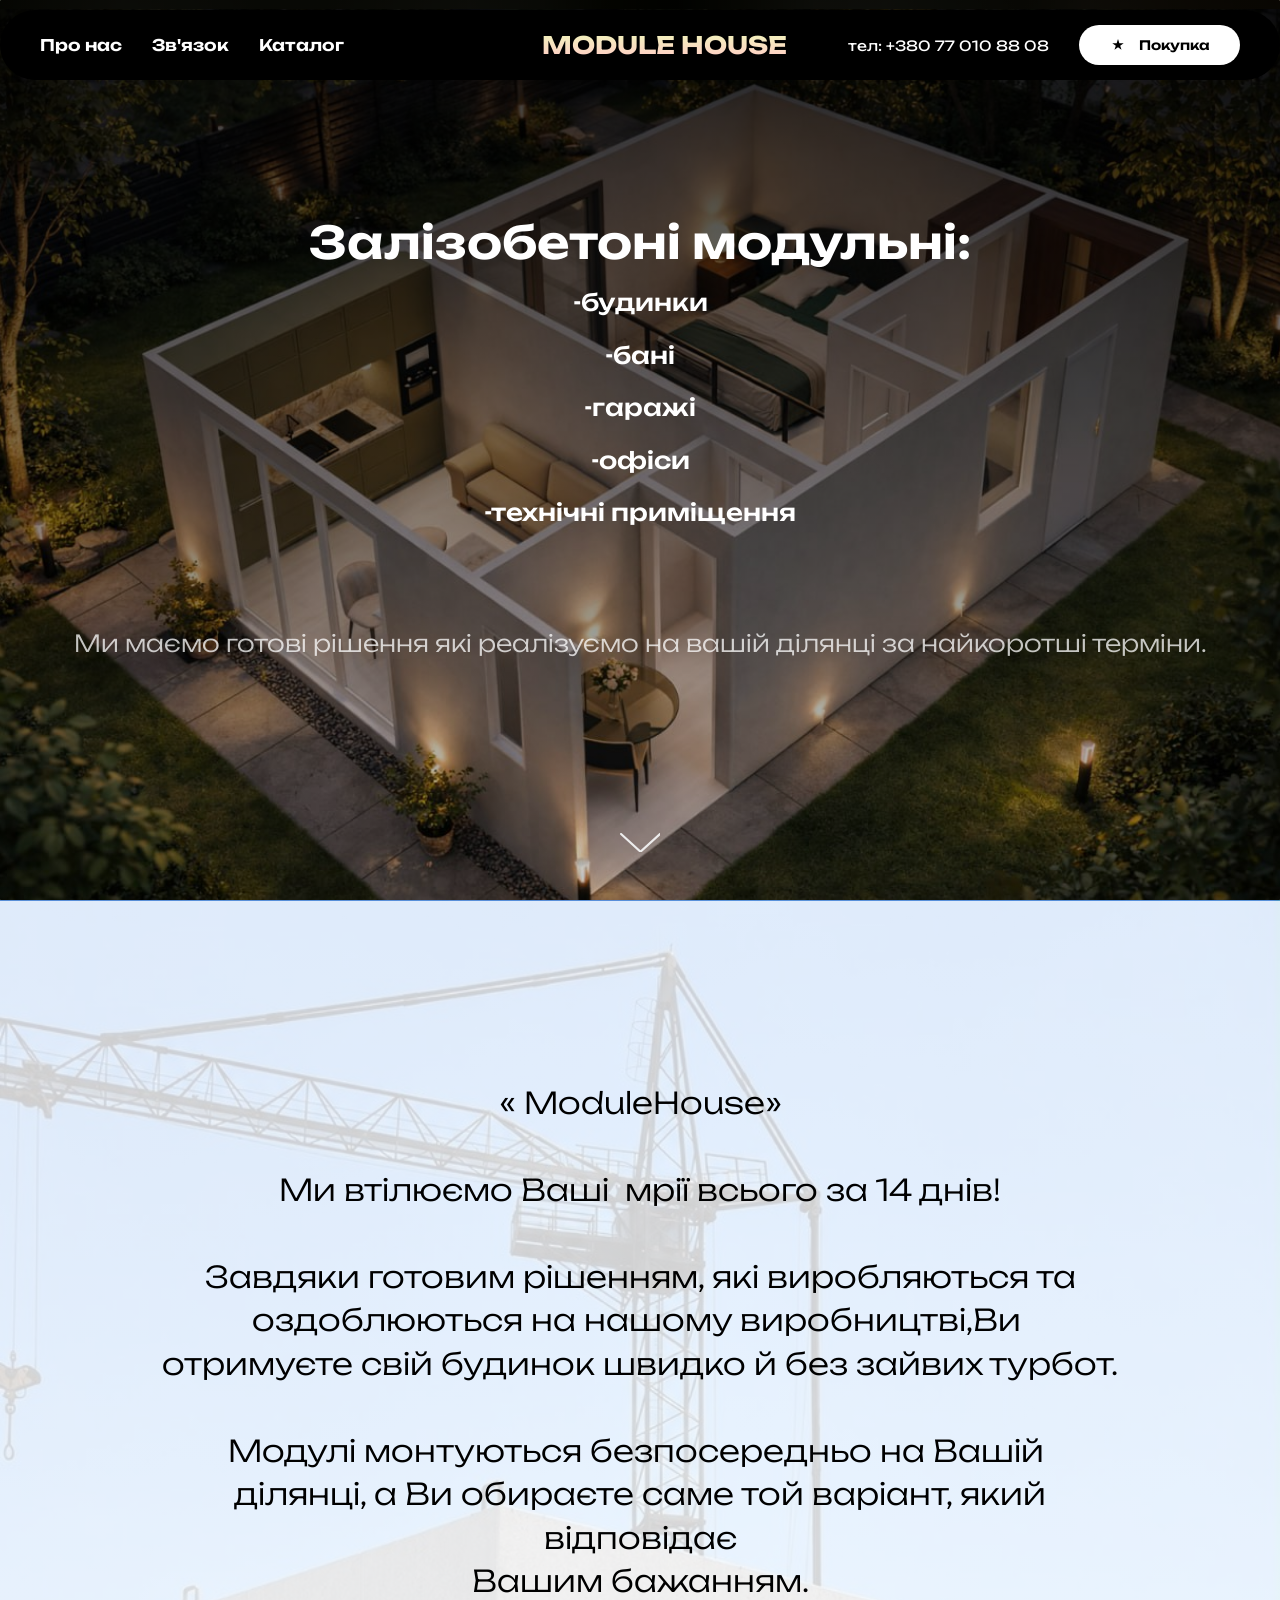
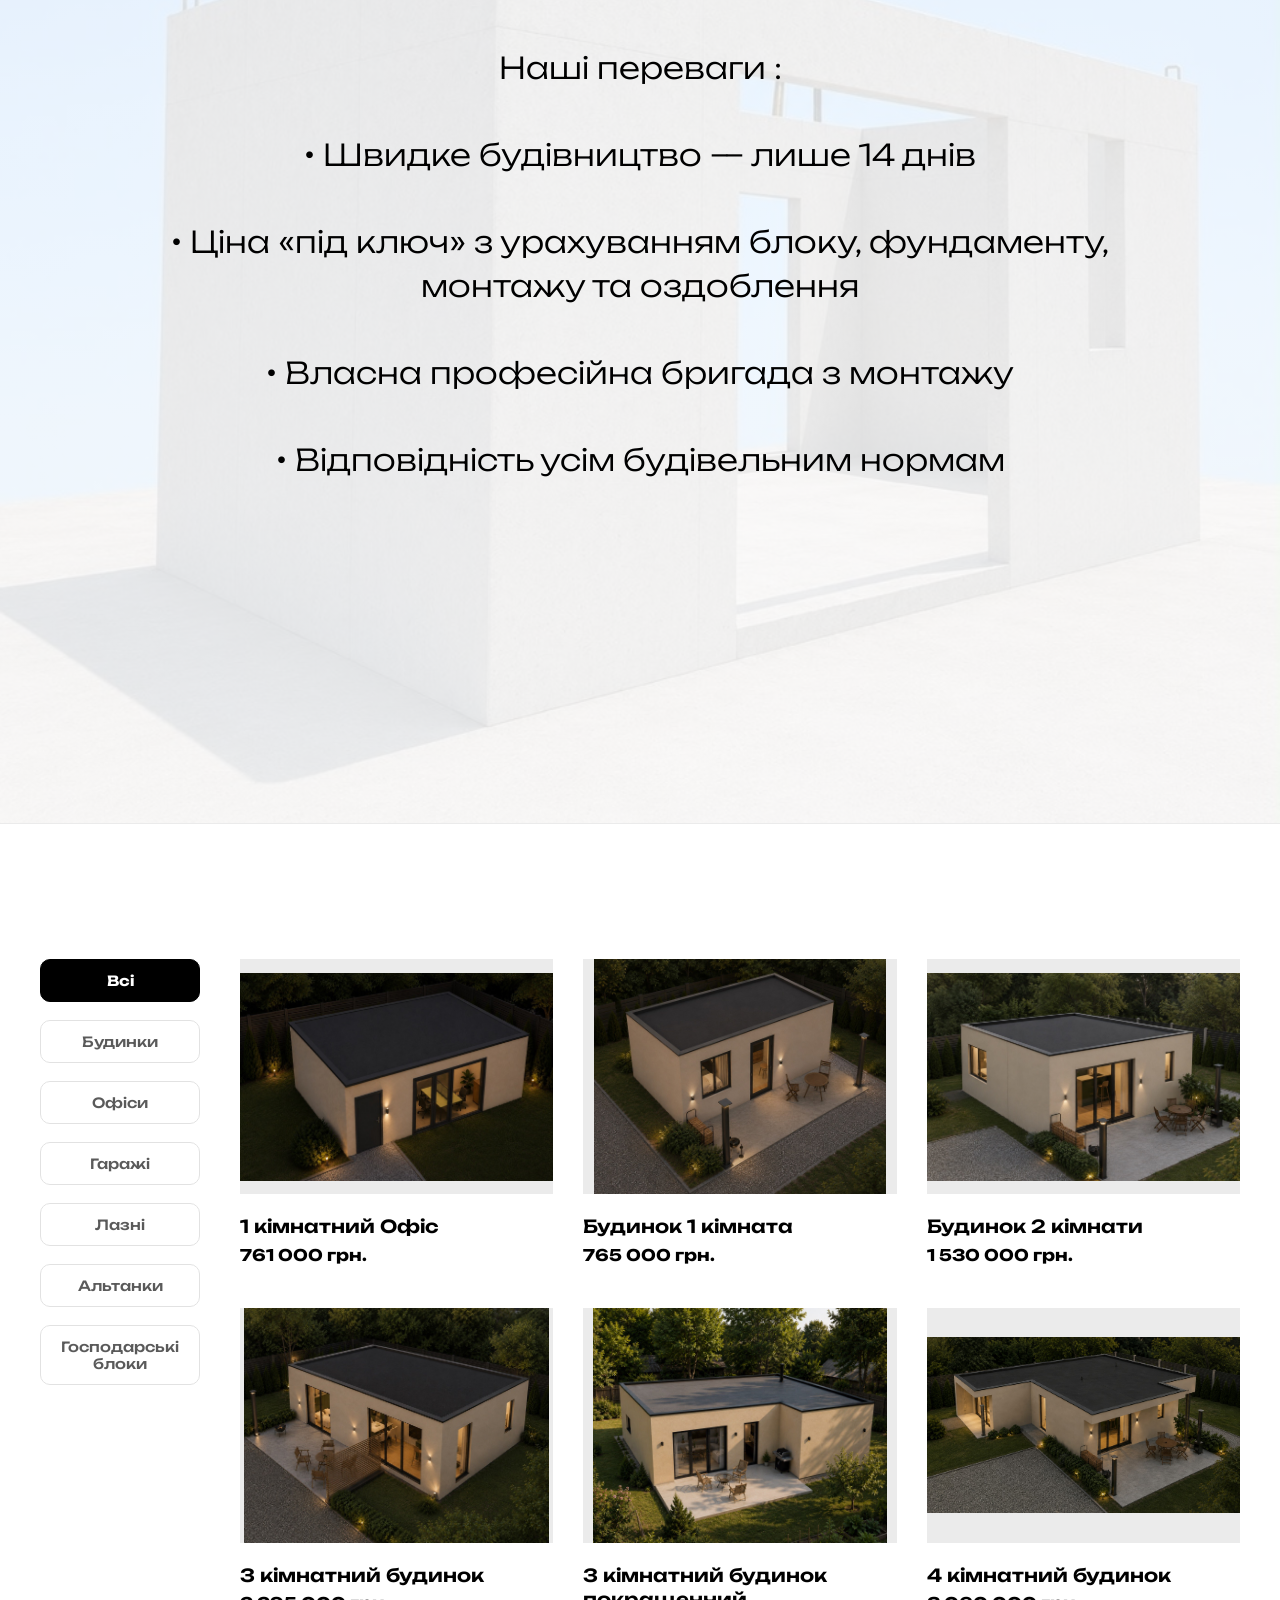
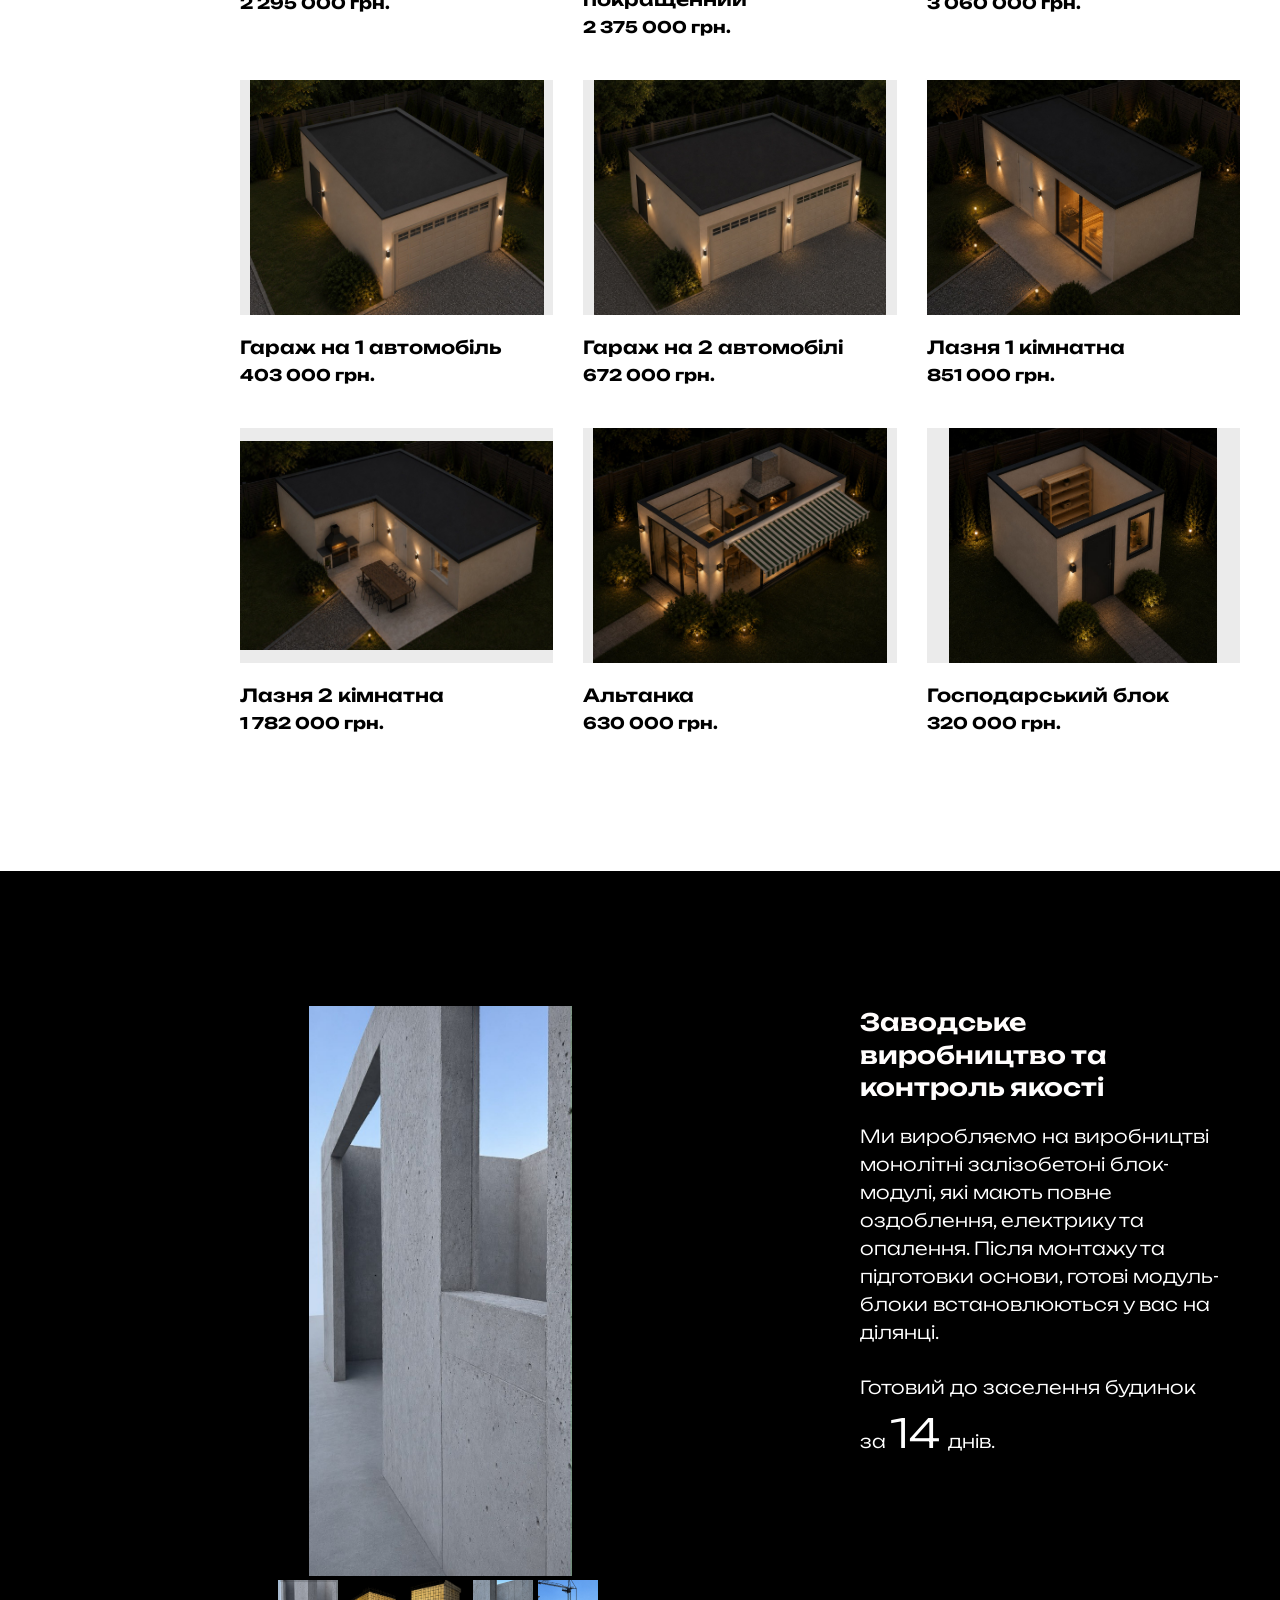
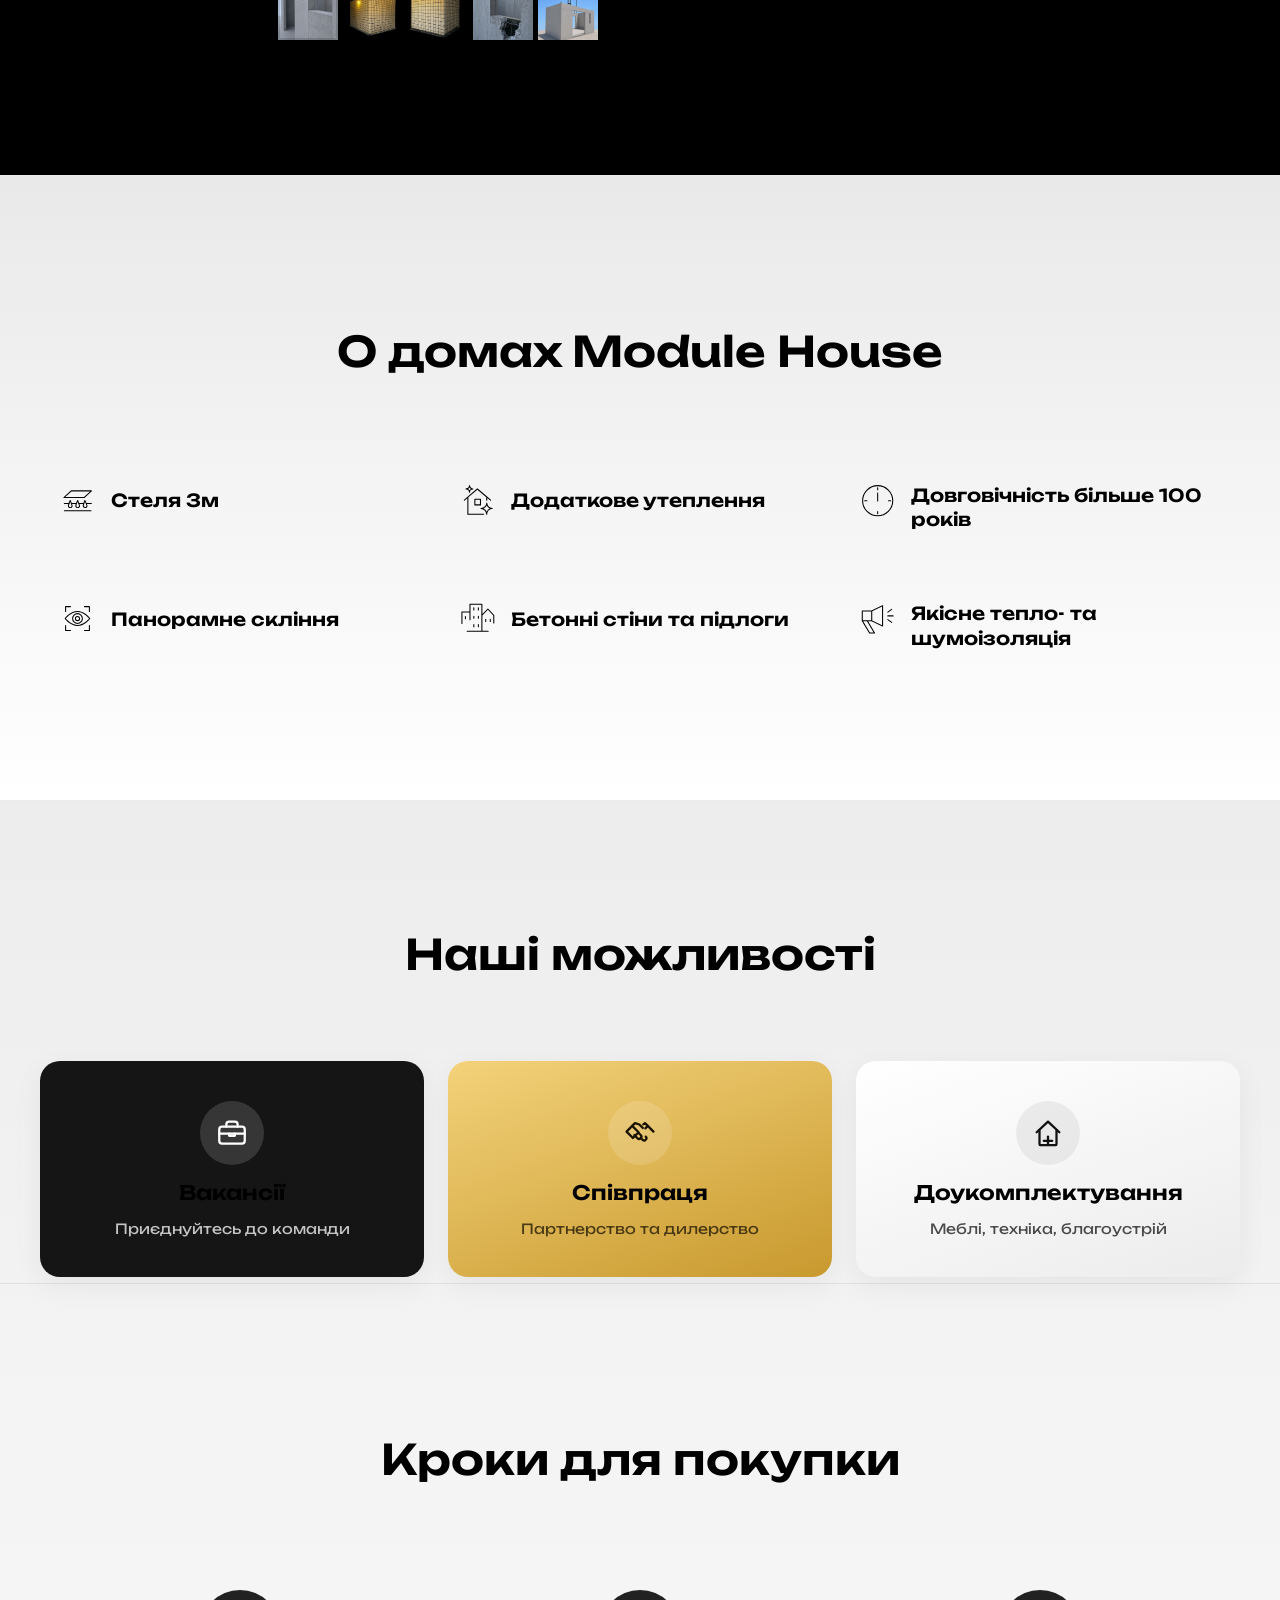
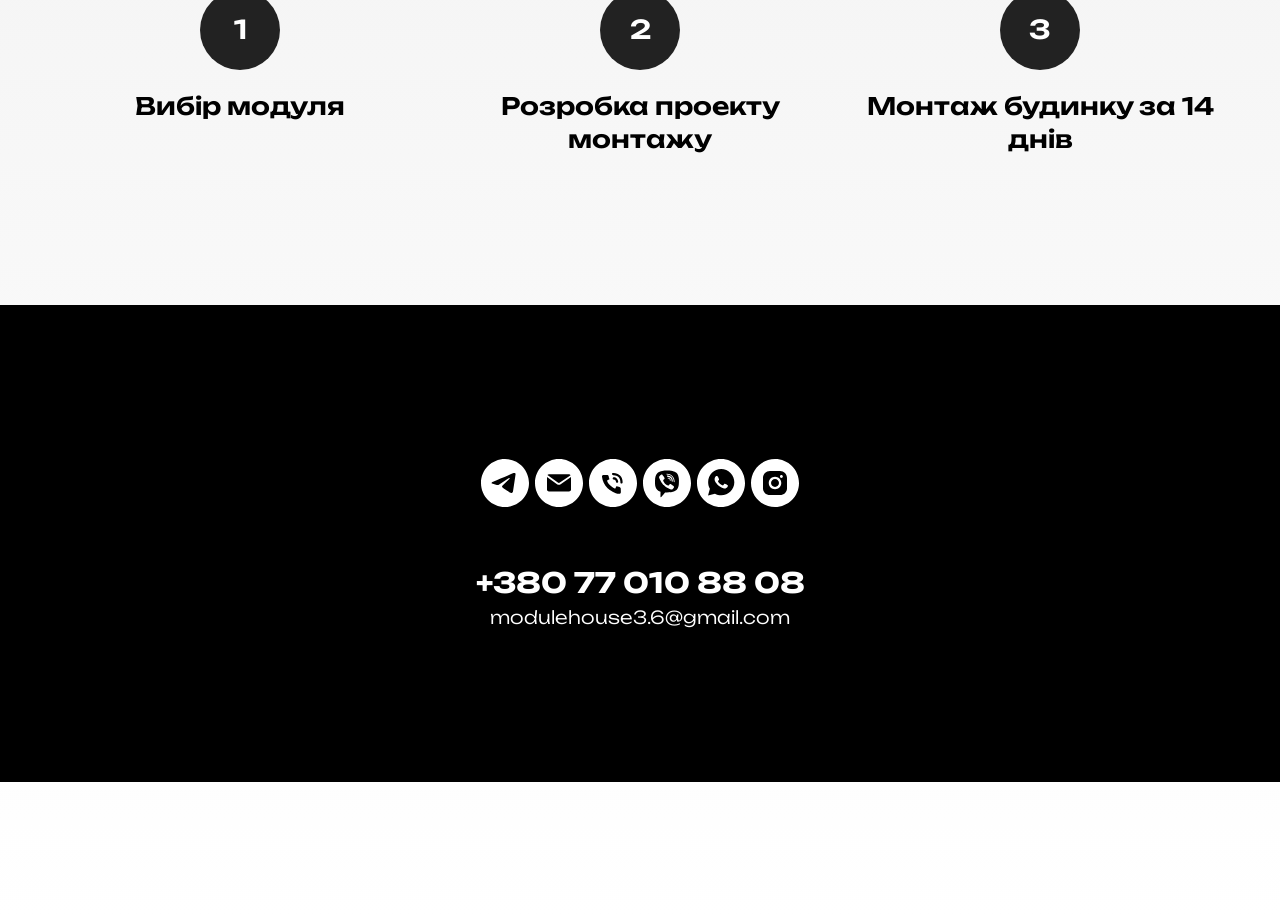
==== commit 08d5180e: "Add files via upload" ====
--- a/page133166303.html
+++ b/page133166303.html
@@ -1,6 +1,6 @@
-<!DOCTYPE html> <html lang="uk"> <head> <meta charset="utf-8" /> <meta http-equiv="Content-Type" content="text/html; charset=utf-8" /> <meta name="viewport" content="width=device-width, initial-scale=1.0" /> <!--metatextblock--> <title>Онлайн каталог 3-д моделей будинків та квартир House Proud</title> <meta name="description" content="Будинки та квартири з використанням моделей на основі штучного інтелекту" /> <meta name="keywords" content="House Proud " /> <meta property="og:url" content="https://modulebudhouse.com" /> <meta property="og:title" content="ModulHouse" /> <meta property="og:description" content="Онлайн каталог 3-д моделей будинків та квартир" /> <meta property="og:type" content="website" /> <meta property="og:image" content="images/tild3061-3335-4662-a338-613563316537__photo_2026-07-22_14-.jpg" /> <link rel="canonical" href="https://modulebudhouse.com"> <!--/metatextblock--> <meta name="format-detection" content="telephone=no" /> <meta http-equiv="x-dns-prefetch-control" content="on"> <link rel="dns-prefetch" href="https://ws.tildacdn.com">  <!--favicons--> <link rel="icon" href="images/favicon.svg" type="image/svg+xml"/> <style>#rec2138125783,#rec2339691883,#rec2408677143,#rec2138125893,#rec2145527943{border-top:1px solid rgba(0,0,0,0.08);}</style> <!--/favicons--> <!-- Assets --> <link rel="stylesheet" href="css/tilda-grid-3.0.min.css" type="text/css" media="all" onerror="this.loaderr='y';"/> <link rel="stylesheet" href="css/tilda-blocks-page133166303.min.css?t=1784721472" type="text/css" media="all" onerror="this.loaderr='y';" /> <link rel="preconnect" href="https://fonts.gstatic.com"> <link href="https://fonts.googleapis.com/css2?family=Unbounded:wght@300;400;500;600;700&subset=latin,cyrillic" rel="stylesheet"> <link rel="stylesheet" href="css/tilda-animation-2.0.min.css" type="text/css" media="all" onerror="this.loaderr='y';" /> <link rel="stylesheet" href="css/tilda-menusub-1.1.min.css" type="text/css" media="all" onerror="this.loaderr='y';" /> <link rel="stylesheet" href="css/tilda-menu-widgeticons-1.0.min.css" type="text/css" media="all" onerror="this.loaderr='y';" /> <link rel="stylesheet" href="css/tilda-menu-burger-1.0.min.css" type="text/css" media="all" onerror="this.loaderr='y';" /> <link rel="stylesheet" href="css/tilda-cover-1.0.min.css" type="text/css" media="all" onerror="this.loaderr='y';" /> <link rel="stylesheet" href="css/tilda-popup-1.1.min.css" type="text/css" media="print" onload="this.media='all';" onerror="this.loaderr='y';" /> <noscript><link rel="stylesheet" href="css/tilda-popup-1.1.min.css" type="text/css" media="all" /></noscript> <link rel="stylesheet" href="css/tilda-slds-1.4.min.css" type="text/css" media="print" onload="this.media='all';" onerror="this.loaderr='y';" /> <noscript><link rel="stylesheet" href="css/tilda-slds-1.4.min.css" type="text/css" media="all" /></noscript> <link rel="stylesheet" href="css/tilda-forms-1.0.min.css" type="text/css" media="all" onerror="this.loaderr='y';" /> <link rel="stylesheet" href="css/tilda-cards-1.0.min.css" type="text/css" media="all" onerror="this.loaderr='y';" /> <link rel="stylesheet" href="css/tilda-zoom-2.0.min.css" type="text/css" media="print" onload="this.media='all';" onerror="this.loaderr='y';" /> <noscript><link rel="stylesheet" href="css/tilda-zoom-2.0.min.css" type="text/css" media="all" /></noscript> <link rel="stylesheet" href="css/katex.min.css" type="text/css" media="all" onerror="this.loaderr='y';" /> <script nomodule src="js/tilda-polyfill-1.0.min.js" charset="utf-8"></script> <script type="text/javascript">function t_onReady(func) {if(document.readyState!='loading') {func();} else {document.addEventListener('DOMContentLoaded',func);}}
+<!DOCTYPE html> <html lang="uk"> <head> <meta charset="utf-8" /> <meta http-equiv="Content-Type" content="text/html; charset=utf-8" /> <meta name="viewport" content="width=device-width, initial-scale=1.0" /> <!--metatextblock--> <title>Залізобетоні Модульні: Будинки, бані, гаражі, офіси, технічні приміщення</title> <meta name="description" content="Модульні будинки в Одесі та по всій Україні — офіси, лазні, гаражі та альтанки під ключ від ModuleHouse. Залізобетонні модулі з повним оздобленням, монтаж за 14 днів. Каталог з цінами та плануванням." /> <meta name="keywords" content="модульні будинки, модульні будинки в Одесі, модульний будинок під ключ, модульний дім ціна, залізобетонні модулі, будинок за 14 днів, модульна лазня, модульний гараж, модульний офіс, альтанка під ключ, господарський блок, модульне будівництво Україна" /> <meta property="og:url" content="https://modulebudhouse.com" /> <meta property="og:title" content="ModulHouse" /> <meta property="og:description" content="Модульні будинки, офіси, лазні, гаражі та альтанки під ключ. Монтаж на вашій ділянці за 14 днів." /> <meta property="og:type" content="website" /> <meta property="og:image" content="images/tild3061-3335-4662-a338-613563316537__photo_2026-07-22_14-.jpg" /> <link rel="canonical" href="https://modulebudhouse.com"> <!--/metatextblock--> <meta name="format-detection" content="telephone=no" /> <meta http-equiv="x-dns-prefetch-control" content="on"> <link rel="dns-prefetch" href="https://ws.tildacdn.com">  <!--favicons--> <link rel="icon" href="images/favicon.svg" type="image/svg+xml"/> <style>#rec2138125783,#rec2339691883,#rec2408677143,#rec2138125893,#rec2145527943{border-top:1px solid rgba(0,0,0,0.08);}</style> <!--/favicons--> <!-- Assets --> <link rel="stylesheet" href="css/tilda-grid-3.0.min.css" type="text/css" media="all" onerror="this.loaderr='y';"/> <link rel="stylesheet" href="css/tilda-blocks-page133166303.min.css?t=1784721472" type="text/css" media="all" onerror="this.loaderr='y';" /> <link rel="preconnect" href="https://fonts.gstatic.com"> <link href="https://fonts.googleapis.com/css2?family=Unbounded:wght@300;400;500;600;700&subset=latin,cyrillic" rel="stylesheet"> <link rel="stylesheet" href="css/tilda-animation-2.0.min.css" type="text/css" media="all" onerror="this.loaderr='y';" /> <link rel="stylesheet" href="css/tilda-menusub-1.1.min.css" type="text/css" media="all" onerror="this.loaderr='y';" /> <link rel="stylesheet" href="css/tilda-menu-widgeticons-1.0.min.css" type="text/css" media="all" onerror="this.loaderr='y';" /> <link rel="stylesheet" href="css/tilda-menu-burger-1.0.min.css" type="text/css" media="all" onerror="this.loaderr='y';" /> <link rel="stylesheet" href="css/tilda-cover-1.0.min.css" type="text/css" media="all" onerror="this.loaderr='y';" /> <link rel="stylesheet" href="css/tilda-popup-1.1.min.css" type="text/css" media="print" onload="this.media='all';" onerror="this.loaderr='y';" /> <noscript><link rel="stylesheet" href="css/tilda-popup-1.1.min.css" type="text/css" media="all" /></noscript> <link rel="stylesheet" href="css/tilda-slds-1.4.min.css" type="text/css" media="print" onload="this.media='all';" onerror="this.loaderr='y';" /> <noscript><link rel="stylesheet" href="css/tilda-slds-1.4.min.css" type="text/css" media="all" /></noscript> <link rel="stylesheet" href="css/tilda-forms-1.0.min.css" type="text/css" media="all" onerror="this.loaderr='y';" /> <link rel="stylesheet" href="css/tilda-cards-1.0.min.css" type="text/css" media="all" onerror="this.loaderr='y';" /> <link rel="stylesheet" href="css/tilda-zoom-2.0.min.css" type="text/css" media="print" onload="this.media='all';" onerror="this.loaderr='y';" /> <noscript><link rel="stylesheet" href="css/tilda-zoom-2.0.min.css" type="text/css" media="all" /></noscript> <link rel="stylesheet" href="css/katex.min.css" type="text/css" media="all" onerror="this.loaderr='y';" /> <script nomodule src="js/tilda-polyfill-1.0.min.js" charset="utf-8"></script> <script type="text/javascript">function t_onReady(func) {if(document.readyState!='loading') {func();} else {document.addEventListener('DOMContentLoaded',func);}}
 function t_onFuncLoad(funcName,okFunc,time) {if(typeof window[funcName]==='function') {okFunc();} else {setTimeout(function() {t_onFuncLoad(funcName,okFunc,time);},(time||100));}}function t_throttle(fn,threshhold,scope) {return function() {fn.apply(scope||this,arguments);};}</script> <script src="js/tilda-scripts-3.0.min.js" charset="utf-8" defer onerror="this.loaderr='y';"></script> <script src="js/tilda-blocks-page133166303.min.js?t=1784721472" charset="utf-8" async onerror="this.loaderr='y';"></script> <script src="js/lazyload-1.3.min.export.js" charset="utf-8" async onerror="this.loaderr='y';"></script> <script src="js/tilda-animation-2.0.min.js" charset="utf-8" async onerror="this.loaderr='y';"></script> <script src="js/tilda-menusub-1.1.min.js" charset="utf-8" async onerror="this.loaderr='y';"></script> <script src="js/tilda-menu-1.1.min.js" charset="utf-8" async onerror="this.loaderr='y';"></script> <script src="js/tilda-menu-widgeticons-1.0.min.js" charset="utf-8" async onerror="this.loaderr='y';"></script> <script src="js/tilda-menu-burger-1.0.min.js" charset="utf-8" async onerror="this.loaderr='y';"></script> <script src="js/tilda-cover-1.0.min.js" charset="utf-8" async onerror="this.loaderr='y';"></script> <script src="js/hammer.min.js" charset="utf-8" async onerror="this.loaderr='y';"></script> <script src="js/tilda-slds-1.4.min.js" charset="utf-8" async onerror="this.loaderr='y';"></script> <script src="js/tilda-cards-1.0.min.js" charset="utf-8" async onerror="this.loaderr='y';"></script> <script src="js/tilda-zoom-2.0.min.js" charset="utf-8" async onerror="this.loaderr='y';"></script> <script src="js/tilda-events-1.0.min.js" charset="utf-8" async onerror="this.loaderr='y';"></script> <script src="js/tilda-formula.min.js" charset="utf-8" async onerror="this.loaderr='y';"></script> <script src="js/tilda-autoscale-1.0.min.js" charset="utf-8" async onerror="this.loaderr='y';"></script> <script type="text/javascript">window.dataLayer=window.dataLayer||[];</script> <script type="text/javascript">(function() {var ttt='cebo';var tt='oog';var re=new RegExp("bot|g" + tt + "le|yandex|baidu|bing|msn|duckduckbot|teoma|slurp|crawler|spider|robot|crawling|fa" + ttt + "ok","i");if((re.test(navigator.userAgent))===false&&typeof(sessionStorage)!='undefined'&&sessionStorage.getItem('visited')!=='y'&&document.visibilityState){var style=document.createElement('style');style.type='text/css';style.innerHTML='@media screen and (min-width: 980px) {.t-records {opacity: 0;}.t-records_animated {-webkit-transition: opacity ease-in-out .2s;-moz-transition: opacity ease-in-out .2s;-o-transition: opacity ease-in-out .2s;transition: opacity ease-in-out .2s;}.t-records.t-records_visible {opacity: 1;}}';document.getElementsByTagName('head')[0].appendChild(style);function t_setvisRecs(){var alr=document.querySelectorAll('.t-records');Array.prototype.forEach.call(alr,function(el) {el.classList.add("t-records_animated");});setTimeout(function() {Array.prototype.forEach.call(alr,function(el) {el.classList.add("t-records_visible");});sessionStorage.setItem("visited","y");},400);}
-document.addEventListener('DOMContentLoaded',t_setvisRecs);}})();</script></head> <body class="t-body" style="margin:0;"> <!--allrecords--> <div id="allrecords" data-tilda-export="yes" class="t-records" data-hook="blocks-collection-content-node" data-tilda-project-id="24041173" data-tilda-page-id="133166303" data-tilda-page-alias="modulhouse14" data-tilda-formskey="94b8b2ba6d64e0d2c88ab46824041173" data-tilda-cookie="no" data-tilda-lazy="yes" data-tilda-project-lang="UK" data-tilda-root-zone="one" data-tilda-project-country="UA"> <div id="rec2152436953" class="r t-rec t-rec_pt-res-480_0" style=" " data-record-type="1272"> <!-- T1272 --> <div id="nav2152436953marker"></div> <div class="t1272" data-menu="yes" data-full-submenu-mob="y" data-menu-widgeticons-hide="yes"> <div class="t-menu-base__mobile-menu tmenu-mobile"> <div class="tmenu-mobile__container tmenu-mobile__container_right tmenu-mobile__container_logoleft tmenu-mobile__container_withoutlogo"> <div class="tmenu-mobile__text t-name t-name_md" field="menu_mob_title">House Proud</div> <button type="button"
+document.addEventListener('DOMContentLoaded',t_setvisRecs);}})();</script></head> <body class="t-body" style="margin:0;"> <!--allrecords--> <div id="allrecords" data-tilda-export="yes" class="t-records" data-hook="blocks-collection-content-node" data-tilda-project-id="24041173" data-tilda-page-id="133166303" data-tilda-page-alias="modulhouse14" data-tilda-formskey="94b8b2ba6d64e0d2c88ab46824041173" data-tilda-cookie="no" data-tilda-lazy="yes" data-tilda-project-lang="UK" data-tilda-root-zone="one" data-tilda-project-country="UA"> <div id="rec2152436953" class="r t-rec t-rec_pt-res-480_0" style=" " data-record-type="1272"> <!-- T1272 --> <div id="nav2152436953marker"></div> <div class="t1272" data-menu="yes" data-full-submenu-mob="y" data-menu-widgeticons-hide="yes"> <div class="t-menu-base__mobile-menu tmenu-mobile"> <div class="tmenu-mobile__container tmenu-mobile__container_right tmenu-mobile__container_logoleft tmenu-mobile__container_withoutlogo"> <div class="tmenu-mobile__text t-name t-name_md" field="menu_mob_title">Module House</div> <button type="button"
 aria-expanded="false"
 aria-label="Навигационное меню"
 class="t-menu-burger t-menuburger t-menu-base__burger_mlauto t-menu-burger_wrap t-menu-burger_wrap_small"> <div class="t-menu-burger__icon t-menu-burger__icon_first t-menu-burger__icon_small"> <span style="background-color: #333333;"></span> <span style="background-color: #333333;"></span> <span style="background-color: #333333;"></span> <span style="background-color: #333333;"></span> </div> </button> <style>#rec2152436953 .t-menu-burger__text{color:#333333;}</style> <style>#rec2152436953 .t-menu-burger{background-color:#ffffff;border-radius:6px;}</style> </div> </div> <style>.tmenu-mobile{background-color:#111;display:none;width:100%;top:0;z-index:990;}.tmenu-mobile_positionfixed{position:fixed;}.tmenu-mobile__text{color:#000;}.tmenu-mobile__container{min-height:64px;padding:20px;position:relative;box-sizing:border-box;display:flex;justify-content:space-between;align-items:center;}.tmenu-mobile__list{display:block;}.tmenu-mobile__container_logocenter > .t-menu-base__logowrapper,.tmenu-mobile__container_logocenter > .tmenu-mobile__text{position:absolute;left:50%;transform:translateX(-50%);}.tmenu-mobile__burgerlogo{display:inline-block;font-size:24px;font-weight:400;white-space:nowrap;vertical-align:middle;}@media screen and (max-width:960px){.tmenu-mobile__menucontent_hidden{display:none;height:auto;}.tmenu-mobile{display:block;}}@media screen and (max-width:960px){#rec2152436953 .tmenu-mobile{background-color:#000000;}}</style> <style> #rec2152436953 .tmenu-mobile__burgerlogo a{font-size:24px;line-height:1;font-weight:700;background-image:linear-gradient(0turn,rgba(255,207,197,1) 0%,rgba(242,243,188,1) 100%);-webkit-text-fill-color:transparent;-webkit-background-clip:text;background-clip:text;font-family:var(--t-text-font,Arial);text-transform:uppercase;}#rec2152436953 .tmenu-mobile__burgerlogo a :not(span[style*='color']:not([style*='gradient'])) > .ql-formula,#rec2152436953 .tmenu-mobile__burgerlogo a > .ql-formula{color:#000;}</style> <style> #rec2152436953 .tmenu-mobile__burgerlogo__title{font-size:24px;line-height:1;font-weight:700;background-image:linear-gradient(0turn,rgba(255,207,197,1) 0%,rgba(242,243,188,1) 100%);-webkit-text-fill-color:transparent;-webkit-background-clip:text;background-clip:text;font-family:var(--t-text-font,Arial);text-transform:uppercase;}#rec2152436953 .tmenu-mobile__burgerlogo__title :not(span[style*='color']:not([style*='gradient'])) > .ql-formula,#rec2152436953 .tmenu-mobile__burgerlogo__title > .ql-formula{color:#000;}</style> <div
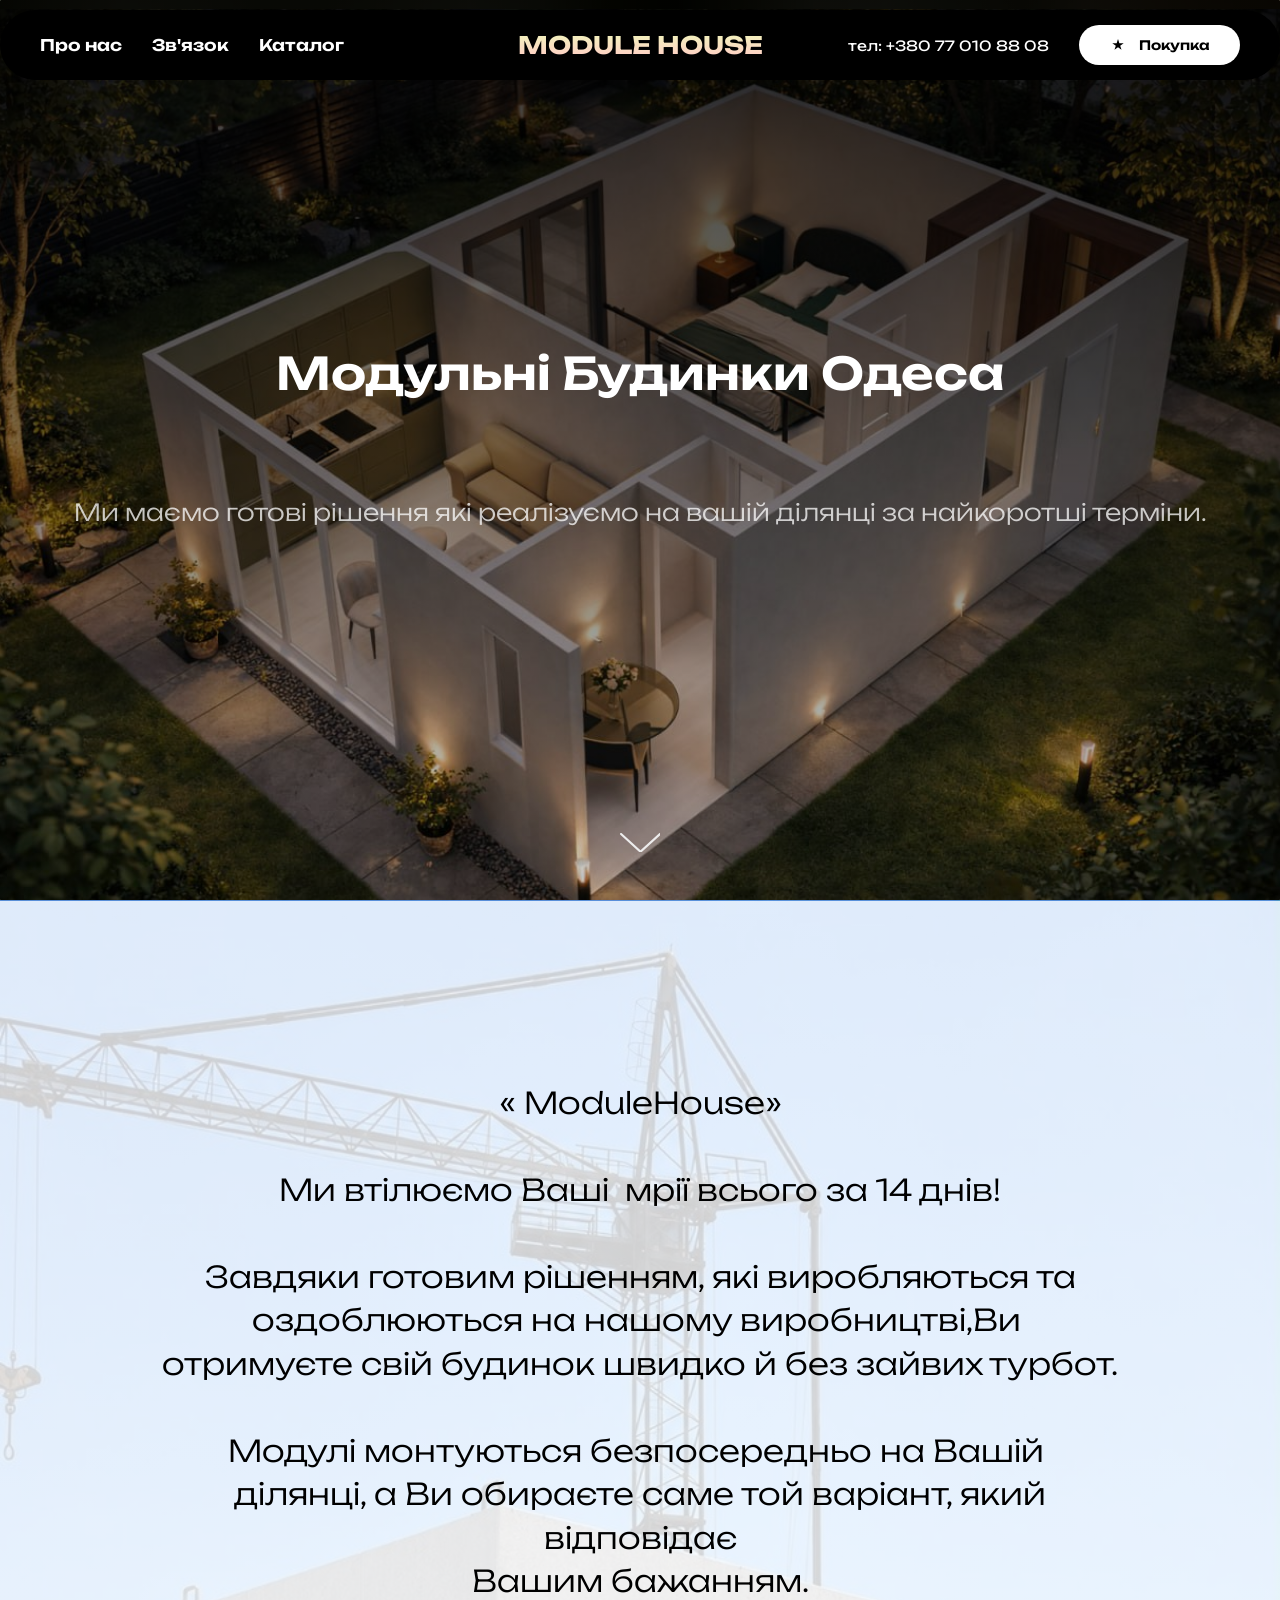
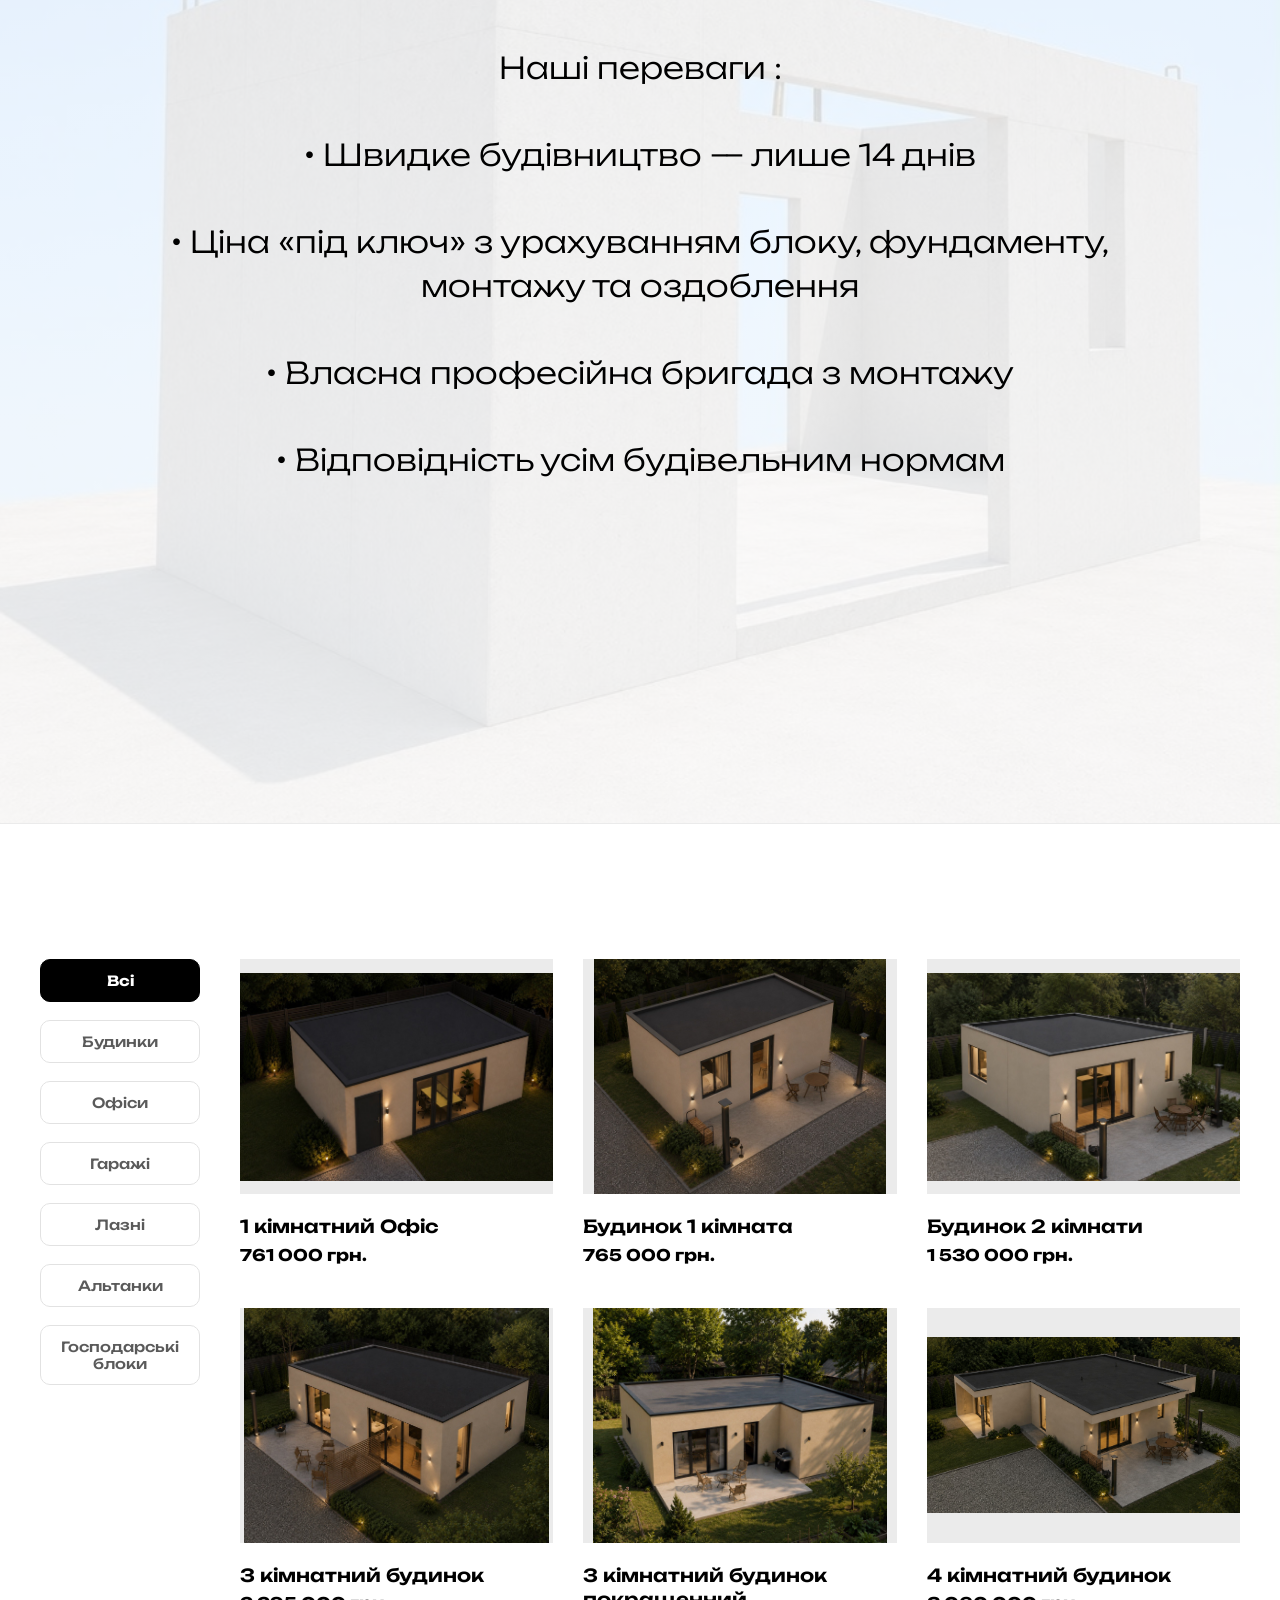
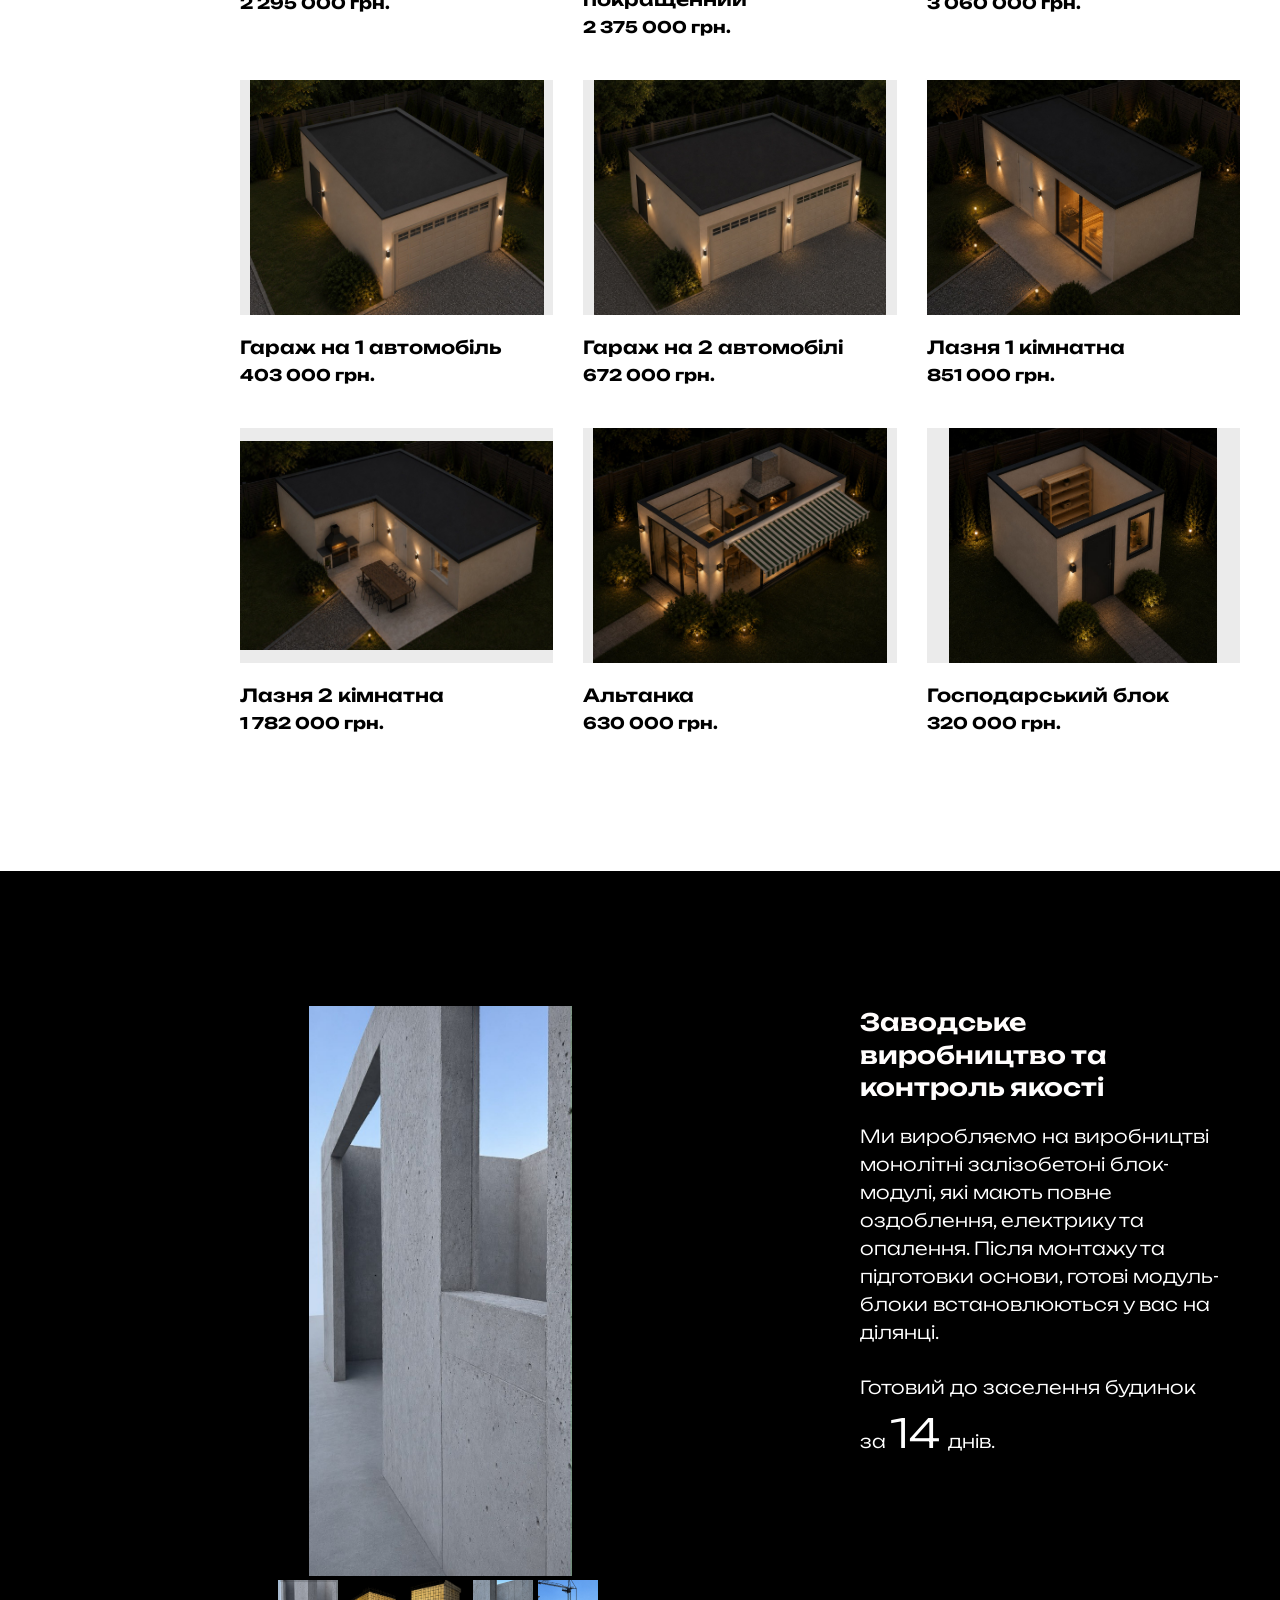
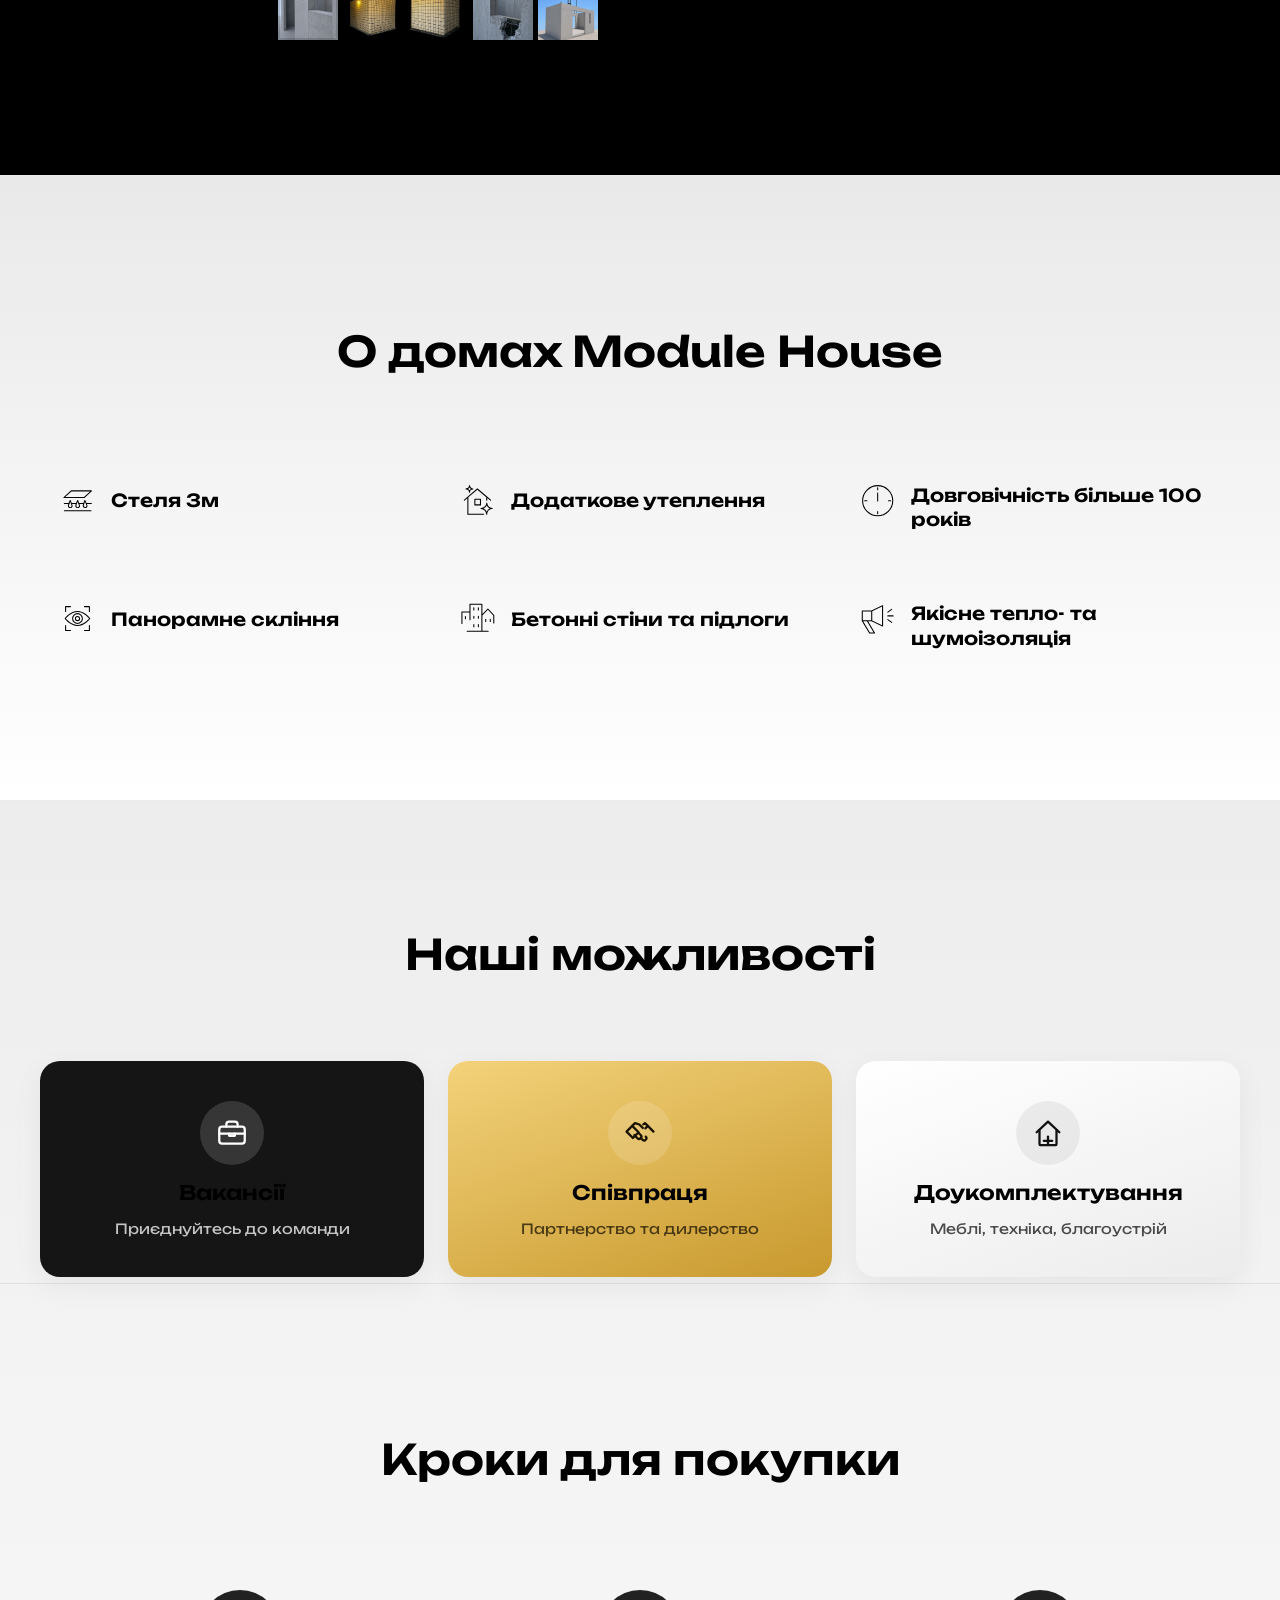
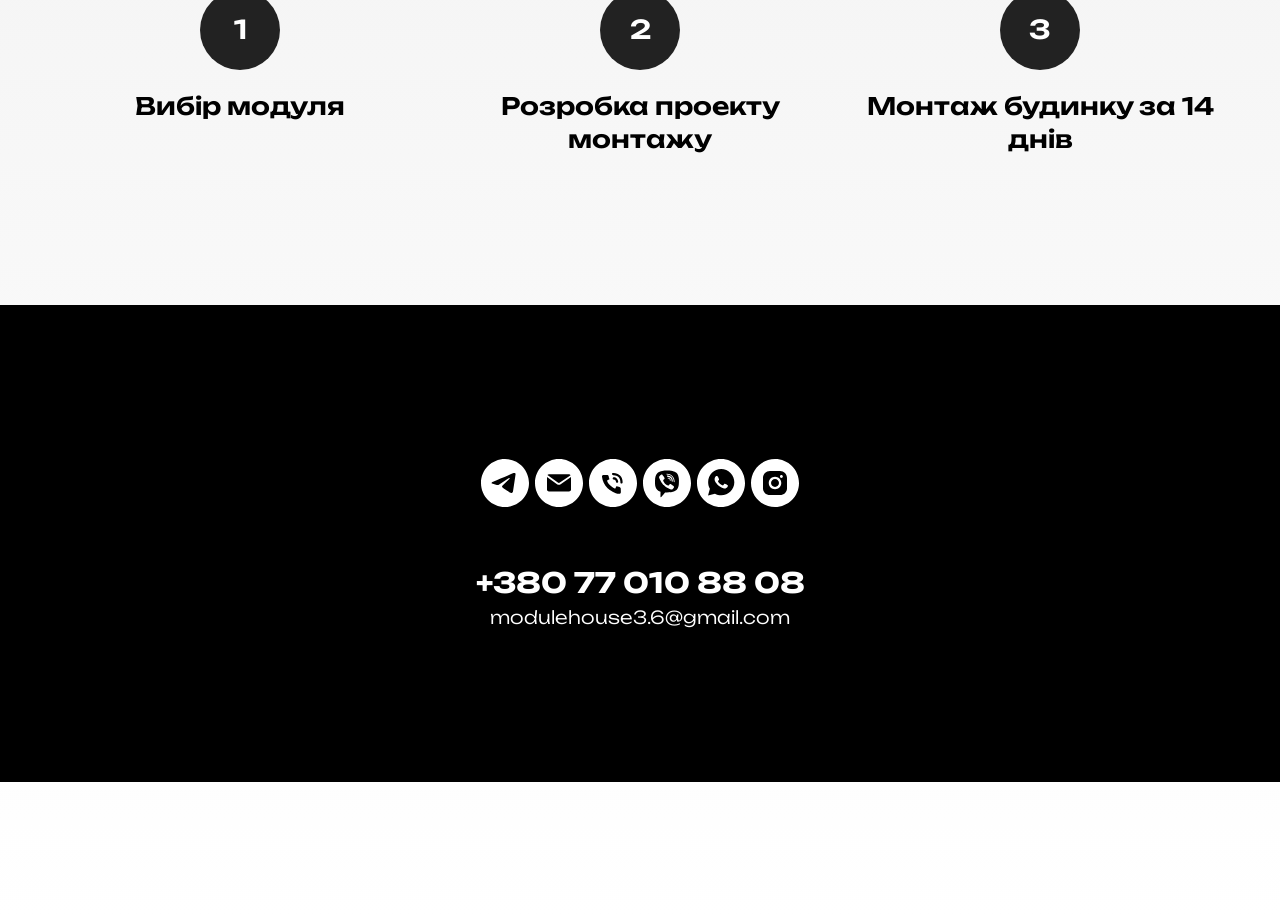
==== commit e9de5c2c: "Add files via upload" ====
--- a/page133166303.html
+++ b/page133166303.html
@@ -1,4 +1,4 @@
-<!DOCTYPE html> <html lang="uk"> <head> <meta charset="utf-8" /> <meta http-equiv="Content-Type" content="text/html; charset=utf-8" /> <meta name="viewport" content="width=device-width, initial-scale=1.0" /> <!--metatextblock--> <title>Залізобетоні Модульні: Будинки, бані, гаражі, офіси, технічні приміщення</title> <meta name="description" content="Модульні будинки в Одесі та по всій Україні — офіси, лазні, гаражі та альтанки під ключ від ModuleHouse. Залізобетонні модулі з повним оздобленням, монтаж за 14 днів. Каталог з цінами та плануванням." /> <meta name="keywords" content="модульні будинки, модульні будинки в Одесі, модульний будинок під ключ, модульний дім ціна, залізобетонні модулі, будинок за 14 днів, модульна лазня, модульний гараж, модульний офіс, альтанка під ключ, господарський блок, модульне будівництво Україна" /> <meta property="og:url" content="https://modulebudhouse.com" /> <meta property="og:title" content="ModulHouse" /> <meta property="og:description" content="Модульні будинки, офіси, лазні, гаражі та альтанки під ключ. Монтаж на вашій ділянці за 14 днів." /> <meta property="og:type" content="website" /> <meta property="og:image" content="images/tild3061-3335-4662-a338-613563316537__photo_2026-07-22_14-.jpg" /> <link rel="canonical" href="https://modulebudhouse.com"> <!--/metatextblock--> <meta name="format-detection" content="telephone=no" /> <meta http-equiv="x-dns-prefetch-control" content="on"> <link rel="dns-prefetch" href="https://ws.tildacdn.com">  <!--favicons--> <link rel="icon" href="images/favicon.svg" type="image/svg+xml"/> <style>#rec2138125783,#rec2339691883,#rec2408677143,#rec2138125893,#rec2145527943{border-top:1px solid rgba(0,0,0,0.08);}</style> <!--/favicons--> <!-- Assets --> <link rel="stylesheet" href="css/tilda-grid-3.0.min.css" type="text/css" media="all" onerror="this.loaderr='y';"/> <link rel="stylesheet" href="css/tilda-blocks-page133166303.min.css?t=1784721472" type="text/css" media="all" onerror="this.loaderr='y';" /> <link rel="preconnect" href="https://fonts.gstatic.com"> <link href="https://fonts.googleapis.com/css2?family=Unbounded:wght@300;400;500;600;700&subset=latin,cyrillic" rel="stylesheet"> <link rel="stylesheet" href="css/tilda-animation-2.0.min.css" type="text/css" media="all" onerror="this.loaderr='y';" /> <link rel="stylesheet" href="css/tilda-menusub-1.1.min.css" type="text/css" media="all" onerror="this.loaderr='y';" /> <link rel="stylesheet" href="css/tilda-menu-widgeticons-1.0.min.css" type="text/css" media="all" onerror="this.loaderr='y';" /> <link rel="stylesheet" href="css/tilda-menu-burger-1.0.min.css" type="text/css" media="all" onerror="this.loaderr='y';" /> <link rel="stylesheet" href="css/tilda-cover-1.0.min.css" type="text/css" media="all" onerror="this.loaderr='y';" /> <link rel="stylesheet" href="css/tilda-popup-1.1.min.css" type="text/css" media="print" onload="this.media='all';" onerror="this.loaderr='y';" /> <noscript><link rel="stylesheet" href="css/tilda-popup-1.1.min.css" type="text/css" media="all" /></noscript> <link rel="stylesheet" href="css/tilda-slds-1.4.min.css" type="text/css" media="print" onload="this.media='all';" onerror="this.loaderr='y';" /> <noscript><link rel="stylesheet" href="css/tilda-slds-1.4.min.css" type="text/css" media="all" /></noscript> <link rel="stylesheet" href="css/tilda-forms-1.0.min.css" type="text/css" media="all" onerror="this.loaderr='y';" /> <link rel="stylesheet" href="css/tilda-cards-1.0.min.css" type="text/css" media="all" onerror="this.loaderr='y';" /> <link rel="stylesheet" href="css/tilda-zoom-2.0.min.css" type="text/css" media="print" onload="this.media='all';" onerror="this.loaderr='y';" /> <noscript><link rel="stylesheet" href="css/tilda-zoom-2.0.min.css" type="text/css" media="all" /></noscript> <link rel="stylesheet" href="css/katex.min.css" type="text/css" media="all" onerror="this.loaderr='y';" /> <script nomodule src="js/tilda-polyfill-1.0.min.js" charset="utf-8"></script> <script type="text/javascript">function t_onReady(func) {if(document.readyState!='loading') {func();} else {document.addEventListener('DOMContentLoaded',func);}}
+<!DOCTYPE html> <html lang="uk"> <head> <meta charset="utf-8" /> <meta http-equiv="Content-Type" content="text/html; charset=utf-8" /> <meta name="viewport" content="width=device-width, initial-scale=1.0" /> <!--metatextblock--> <title>Залізобетоні Модульні: Будинки, бані, гаражі, офіси, технічні приміщення</title> <meta name="description" content="Модульні будинки в Одесі та по всій Україні — офіси, лазні, гаражі та альтанки під ключ від ModuleHouse. Залізобетонні модулі з повним оздобленням, монтаж за 14 днів. Каталог з цінами та плануванням." /> <meta name="keywords" content="модульні будинки, модульні будинки в Одесі, модульний будинок під ключ, модульний дім ціна, залізобетонні модулі, будинок за 14 днів, модульна лазня, модульний гараж, модульний офіс, альтанка під ключ, господарський блок, модульне будівництво Україна" /> <meta property="og:url" content="https://modulebudhouse.com" /> <meta property="og:title" content="ModulHouse" /> <meta property="og:description" content="Модульні будинки, офіси, лазні, гаражі та альтанки під ключ. Монтаж на вашій ділянці за 14 днів." /> <meta property="og:type" content="website" /> <meta property="og:image" content="images/tild3061-3335-4662-a338-613563316537__photo_2026-07-22_14-.jpg" /> <link rel="canonical" href="https://modulebudhouse.com"> <!--/metatextblock--> <meta name="format-detection" content="telephone=no" /> <meta http-equiv="x-dns-prefetch-control" content="on"> <link rel="dns-prefetch" href="https://ws.tildacdn.com">  <!--favicons--> <link rel="icon" href="images/favicon-32.png" sizes="32x32" type="image/png"/><link rel="icon" href="images/favicon-16.png" sizes="16x16" type="image/png"/><link rel="apple-touch-icon" href="images/apple-touch-icon.png"/> <style>#rec2138125783,#rec2339691883,#rec2408677143,#rec2138125893,#rec2145527943{border-top:1px solid rgba(0,0,0,0.08);}</style> <!--/favicons--> <!-- Assets --> <link rel="stylesheet" href="css/tilda-grid-3.0.min.css" type="text/css" media="all" onerror="this.loaderr='y';"/> <link rel="stylesheet" href="css/tilda-blocks-page133166303.min.css?t=1784721472" type="text/css" media="all" onerror="this.loaderr='y';" /> <link rel="preconnect" href="https://fonts.gstatic.com"> <link href="https://fonts.googleapis.com/css2?family=Unbounded:wght@300;400;500;600;700&subset=latin,cyrillic" rel="stylesheet"> <link rel="stylesheet" href="css/tilda-animation-2.0.min.css" type="text/css" media="all" onerror="this.loaderr='y';" /> <link rel="stylesheet" href="css/tilda-menusub-1.1.min.css" type="text/css" media="all" onerror="this.loaderr='y';" /> <link rel="stylesheet" href="css/tilda-menu-widgeticons-1.0.min.css" type="text/css" media="all" onerror="this.loaderr='y';" /> <link rel="stylesheet" href="css/tilda-menu-burger-1.0.min.css" type="text/css" media="all" onerror="this.loaderr='y';" /> <link rel="stylesheet" href="css/tilda-cover-1.0.min.css" type="text/css" media="all" onerror="this.loaderr='y';" /> <link rel="stylesheet" href="css/tilda-popup-1.1.min.css" type="text/css" media="print" onload="this.media='all';" onerror="this.loaderr='y';" /> <noscript><link rel="stylesheet" href="css/tilda-popup-1.1.min.css" type="text/css" media="all" /></noscript> <link rel="stylesheet" href="css/tilda-slds-1.4.min.css" type="text/css" media="print" onload="this.media='all';" onerror="this.loaderr='y';" /> <noscript><link rel="stylesheet" href="css/tilda-slds-1.4.min.css" type="text/css" media="all" /></noscript> <link rel="stylesheet" href="css/tilda-forms-1.0.min.css" type="text/css" media="all" onerror="this.loaderr='y';" /> <link rel="stylesheet" href="css/tilda-cards-1.0.min.css" type="text/css" media="all" onerror="this.loaderr='y';" /> <link rel="stylesheet" href="css/tilda-zoom-2.0.min.css" type="text/css" media="print" onload="this.media='all';" onerror="this.loaderr='y';" /> <noscript><link rel="stylesheet" href="css/tilda-zoom-2.0.min.css" type="text/css" media="all" /></noscript> <link rel="stylesheet" href="css/katex.min.css" type="text/css" media="all" onerror="this.loaderr='y';" /> <script nomodule src="js/tilda-polyfill-1.0.min.js" charset="utf-8"></script> <script type="text/javascript">function t_onReady(func) {if(document.readyState!='loading') {func();} else {document.addEventListener('DOMContentLoaded',func);}}
 function t_onFuncLoad(funcName,okFunc,time) {if(typeof window[funcName]==='function') {okFunc();} else {setTimeout(function() {t_onFuncLoad(funcName,okFunc,time);},(time||100));}}function t_throttle(fn,threshhold,scope) {return function() {fn.apply(scope||this,arguments);};}</script> <script src="js/tilda-scripts-3.0.min.js" charset="utf-8" defer onerror="this.loaderr='y';"></script> <script src="js/tilda-blocks-page133166303.min.js?t=1784721472" charset="utf-8" async onerror="this.loaderr='y';"></script> <script src="js/lazyload-1.3.min.export.js" charset="utf-8" async onerror="this.loaderr='y';"></script> <script src="js/tilda-animation-2.0.min.js" charset="utf-8" async onerror="this.loaderr='y';"></script> <script src="js/tilda-menusub-1.1.min.js" charset="utf-8" async onerror="this.loaderr='y';"></script> <script src="js/tilda-menu-1.1.min.js" charset="utf-8" async onerror="this.loaderr='y';"></script> <script src="js/tilda-menu-widgeticons-1.0.min.js" charset="utf-8" async onerror="this.loaderr='y';"></script> <script src="js/tilda-menu-burger-1.0.min.js" charset="utf-8" async onerror="this.loaderr='y';"></script> <script src="js/tilda-cover-1.0.min.js" charset="utf-8" async onerror="this.loaderr='y';"></script> <script src="js/hammer.min.js" charset="utf-8" async onerror="this.loaderr='y';"></script> <script src="js/tilda-slds-1.4.min.js" charset="utf-8" async onerror="this.loaderr='y';"></script> <script src="js/tilda-cards-1.0.min.js" charset="utf-8" async onerror="this.loaderr='y';"></script> <script src="js/tilda-zoom-2.0.min.js" charset="utf-8" async onerror="this.loaderr='y';"></script> <script src="js/tilda-events-1.0.min.js" charset="utf-8" async onerror="this.loaderr='y';"></script> <script src="js/tilda-formula.min.js" charset="utf-8" async onerror="this.loaderr='y';"></script> <script src="js/tilda-autoscale-1.0.min.js" charset="utf-8" async onerror="this.loaderr='y';"></script> <script type="text/javascript">window.dataLayer=window.dataLayer||[];</script> <script type="text/javascript">(function() {var ttt='cebo';var tt='oog';var re=new RegExp("bot|g" + tt + "le|yandex|baidu|bing|msn|duckduckbot|teoma|slurp|crawler|spider|robot|crawling|fa" + ttt + "ok","i");if((re.test(navigator.userAgent))===false&&typeof(sessionStorage)!='undefined'&&sessionStorage.getItem('visited')!=='y'&&document.visibilityState){var style=document.createElement('style');style.type='text/css';style.innerHTML='@media screen and (min-width: 980px) {.t-records {opacity: 0;}.t-records_animated {-webkit-transition: opacity ease-in-out .2s;-moz-transition: opacity ease-in-out .2s;-o-transition: opacity ease-in-out .2s;transition: opacity ease-in-out .2s;}.t-records.t-records_visible {opacity: 1;}}';document.getElementsByTagName('head')[0].appendChild(style);function t_setvisRecs(){var alr=document.querySelectorAll('.t-records');Array.prototype.forEach.call(alr,function(el) {el.classList.add("t-records_animated");});setTimeout(function() {Array.prototype.forEach.call(alr,function(el) {el.classList.add("t-records_visible");});sessionStorage.setItem("visited","y");},400);}
 document.addEventListener('DOMContentLoaded',t_setvisRecs);}})();</script></head> <body class="t-body" style="margin:0;"> <!--allrecords--> <div id="allrecords" data-tilda-export="yes" class="t-records" data-hook="blocks-collection-content-node" data-tilda-project-id="24041173" data-tilda-page-id="133166303" data-tilda-page-alias="modulhouse14" data-tilda-formskey="94b8b2ba6d64e0d2c88ab46824041173" data-tilda-cookie="no" data-tilda-lazy="yes" data-tilda-project-lang="UK" data-tilda-root-zone="one" data-tilda-project-country="UA"> <div id="rec2152436953" class="r t-rec t-rec_pt-res-480_0" style=" " data-record-type="1272"> <!-- T1272 --> <div id="nav2152436953marker"></div> <div class="t1272" data-menu="yes" data-full-submenu-mob="y" data-menu-widgeticons-hide="yes"> <div class="t-menu-base__mobile-menu tmenu-mobile"> <div class="tmenu-mobile__container tmenu-mobile__container_right tmenu-mobile__container_logoleft tmenu-mobile__container_withoutlogo"> <div class="tmenu-mobile__text t-name t-name_md" field="menu_mob_title">Module House</div> <button type="button"
 aria-expanded="false"
@@ -18,7 +18,7 @@
 href="#katalog" data-menu-item-number="3">Каталог</a> </div> </li> </ul> <div class="t-menu-base__logowrapper t-menu-base__logowrapper_center t-menu-base__logowrapper_both t-menu-base__logowrapper_mobile"> <div class="t-menu-base__logo"> <div class="t-menu-base__textlogo t-title" field="title">Module House</div> </div> </div> <style>#rec2152436953 .t-menu-base__imglogo{max-width:100px;width:100px;}@media screen and (max-width:960px){#rec2152436953 .t-menu-base__imglogo{max-width:0px;width:0px;}}</style> <div class="t-menu-base__rightwrapper t-menu-base__wrapper" style="text-align:right;"> <div class="t-menu-base__additionalwrapper"> <div class="t-menu-base__right_descr" field="descr">тел: +380 77 010 88 08</div> <div class="t-menu-base__buttons"> <div class="t-menu-base__button"> <a
 class="t-btn t-btnflex t-btnflex_type_button t-btnflex_xs"
 href="#contact"><span class="t-btnflex__icon t-btnflex__icon_default_glyph"style="--icon:url('../images/lib__icons__button__star_light.svg');"></span><span class="t-btnflex__text">Покупка</span> <style>#rec2152436953 .t-btnflex.t-btnflex_type_button {color:#000000;background-color:#ffffff;--border-width:0px;border-style:none !important;border-radius:50px;box-shadow:none !important;font-weight:600;transition-duration:0.2s;transition-property:background-color,color,border-color,box-shadow,opacity,transform,gap;transition-timing-function:ease-in-out;}</style></a> </div> </div> </div> </div> </div> </div> </div> <script>t_onReady(function() {t_onFuncLoad('t_menuBase__interactFromKeyboard',function() {t_menuBase__interactFromKeyboard('2152436953');});t_onFuncLoad('t1272_init',function() {t1272_init('2152436953');});t_onFuncLoad('t_menuBase__setBGcolor',function() {t_menuBase__setBGcolor('2152436953','.t-menu-base, .t-menu-base__maincontainer');window.addEventListener('resize',t_throttle(function() {t_menuBase__setBGcolor('2152436953','.t-menu-base, .t-menu-base__maincontainer');}));});});t_onReady(function() {t_onFuncLoad('t1272_createMobileMenu',function() {t1272_createMobileMenu('2152436953');});});t_onReady(function() {t_onFuncLoad('t_menuBase__highlightActiveLinks',function() {t_menuBase__highlightActiveLinks('.t-menu-base__list-item a');});t_onFuncLoad('t_menuBase__findAnchorLinks',function() {t_menuBase__findAnchorLinks('2152436953','.t-menu-base__list-item a');});});t_onReady(function(){var rec=document.querySelector('#rec2152436953');if(!rec) return
-rec.setAttribute('data-animationappear','off');rec.style.opacity=1;});</script> <style>#rec2152436953 .t-menu__link-item{-webkit-transition:color 0.3s ease-in-out,opacity 0.3s ease-in-out;transition:color 0.3s ease-in-out,opacity 0.3s ease-in-out;}@media (hover:hover){#rec2152436953 .t-menu__link-item:not(.t-active):not(.tooltipstered):hover{color:#fa8669 !important;}}#rec2152436953 .t-menu__link-item:not(.t-active):not(.tooltipstered):focus-visible{color:#fa8669 !important;}@supports (overflow:-webkit-marquee) and (justify-content:inherit){#rec2152436953 .t-menu__link-item,#rec2152436953 .t-menu__link-item.t-active{opacity:1 !important;}}</style> <style> #rec2152436953 .t-menu-base__textlogo{font-size:24px;line-height:1;font-weight:700;background-image:linear-gradient(0turn,rgba(255,207,197,1) 0%,rgba(242,243,188,1) 100%);-webkit-text-fill-color:transparent;-webkit-background-clip:text;background-clip:text;font-family:var(--t-text-font,Arial);text-transform:uppercase;}#rec2152436953 .t-menu-base__textlogo :not(span[style*='color']:not([style*='gradient'])) > .ql-formula,#rec2152436953 .t-menu-base__textlogo > .ql-formula{color:#000;}#rec2152436953 a.t-menu__link-item{font-weight:600;color:#ffffff;}#rec2152436953 .t-menu-base__right_descr{font-size:14px;color:#ffffff;}#rec2152436953 .t-menu-base__langs_flex .t-menu-base__langs-item a{text-transform:uppercase;color:#ffffff;font-family:'TildaSans';font-weight:600;}#rec2152436953 .t-menu-base__langs-button{text-transform:uppercase;color:#ffffff;font-family:'TildaSans';font-weight:600;}</style> <style>#rec2152436953 .t-menu-base__maincontainer{min-height:70px;}#rec2152436953 .t-menuwidgeticons__icon{background-color:;}#rec2152436953 .t-menu-base__maincontainer{border-radius:100px;}#rec2152436953 .t-menu-base{min-height:70px;}#rec2152436953 .t-menu-base__maincontainer{background-color:rgba(0,0,0,1);}#rec2152436953 .t-menusub__menu--fullscreen{background-color:rgba(0,0,0,1) !important;}@media screen and (max-width:960px){#rec2152436953 .t-menu-base{position:static;}#rec2152436953 .t-menu-base__maincontainer{background-color:#000000 !important;}#rec2152436953 .t-menu-base__burgermenu__fullscreen .t-menu-base__maincontainer{padding-top:calc(64px + 0px + 40px);}.t1272__body_menushowed #rec2152436953 .t-menu-base__overlay{background-color:rgba(0,0,0,0.6) !important;}#rec2152436953 .t-menu-base.t-menu-base__burgermenu__fullwidth{background-color:rgba(0,0,0,0.6) !important;}#rec2152436953 .t-menu-base__burgermenu__sidebar{}#rec2152436953 .t-menu-base__maincontainer.t-menu-base__burgermenu__fullscreen,#rec2152436953 .t-menu-base__maincontainer.t-menu-base__burgermenu__sidebar{min-height:calc(100vh - 70px);}#rec2152436953 .t-menu-base{right:0;}#rec2152436953 .t-menu-base__burgermenu,#rec2152436953 .t-menu-base__burgermenu__close-button{background-color:#000000 !important;}}@media screen and (min-width:961px){#rec2152436953 .t-menu-base{margin-top:10px !important;}}</style> </div> <div id="rec2138125763" class="r t-rec t-rec_pt_0 t-rec_pt-res-480_0 t-record_scaled" style="padding-top:0px; " data-animationappear="off" data-record-type="205"> <!-- cover --> <div class="t-cover" id="recorddiv2138125763"bgimgfield="img"style="height:100vh;background-image:url('images/tild3339-6565-4862-a563-316638656364__-__resize__20x____32_.jpg');"> <div class="t-cover__carrier" id="coverCarry2138125763"data-content-cover-id="2138125763"data-content-cover-bg="images/tild3339-6565-4862-a563-316638656364____32_.jpg"data-display-changed="true"data-content-cover-height="100vh"data-content-cover-parallax="dynamic"data-content-use-image-for-mobile-cover=""style="height:100vh;background-attachment:scroll; "itemscope itemtype="http://schema.org/ImageObject"><meta itemprop="image" content="images/tild3339-6565-4862-a563-316638656364____32_.jpg"></div> <div class="t-cover__filter" style="height:100vh;background-image: linear-gradient(to bottom, rgba(0,0,0,0.80), rgba(0,0,0,0.20));"></div> <div class="t-container"> <div class="t-width t-width_100" style="margin:0 auto;"> <div class="t-cover__wrapper t-valign_middle" style="height:100vh; position: relative;z-index:1;"> <div class="t182"> <div data-hook-content="covercontent"> <div class="t182__wrapper"> <div class="t182__content-wrapper"> <div class="t182__title t-title t-title_xl t-animate" data-animate-style="fadeinup" data-animate-group="yes" field="title">Залізобетоні модульні:<br /><p style="text-align: center;"><span style="font-size: 22px; font-weight: 500;">-будинки</span></p><p style="text-align: center;"><span style="font-size: 22px; font-weight: 500;">-бані</span></p><p style="text-align: center;"><span style="font-size: 22px; font-weight: 500;">-гаражі</span></p><p style="text-align: center;"><span style="font-size: 22px; font-weight: 500;">-офіси</span></p><p style="text-align: center;"><span style="font-size: 22px; font-weight: 500;">-технічні приміщення</span></p></div> <div class="t182__descr t-descr t-descr_lg t-animate" data-animate-style="zoomin" data-animate-group="yes" field="descr">Ми маємо готові рішення які реалізуємо на вашій ділянці за&nbsp;найкоротші терміни.</div> </div> </div> </div> </div> </div> </div> </div> <!-- arrow --> <div class="t-cover__arrow"><div class="t-cover__arrow-wrapper t-cover__arrow-wrapper_animated"><div class="t-cover__arrow_mobile"><svg role="presentation" class="t-cover__arrow-svg" style="fill:#ededed;" x="0px" y="0px" width="38.417px" height="18.592px" viewBox="0 0 38.417 18.592" style="enable-background:new 0 0 38.417 18.592;"><g><path d="M19.208,18.592c-0.241,0-0.483-0.087-0.673-0.261L0.327,1.74c-0.408-0.372-0.438-1.004-0.066-1.413c0.372-0.409,1.004-0.439,1.413-0.066L19.208,16.24L36.743,0.261c0.411-0.372,1.042-0.342,1.413,0.066c0.372,0.408,0.343,1.041-0.065,1.413L19.881,18.332C19.691,18.505,19.449,18.592,19.208,18.592z"/></g></svg></div></div></div> <!-- arrow --> </div> <style> #rec2138125763 .t-cover,#rec2138125763 .t-cover__filter{border-radius:1px;overflow:hidden;}</style> <style> #rec2138125763 .t182__title{padding-bottom:75px;padding-top:0px;letter-spacing:0px;}@media screen and (min-width:900px){#rec2138125763 .t182__title{font-size:42px;}}#rec2138125763 .t182__descr{opacity:0.75;}</style> </div> <div id="rec2138125783" class="r t-rec t-rec_pt_180 t-rec_pb_180" style="padding-top:180px;padding-bottom:180px;background-image:linear-gradient(0turn,rgba(255,255,255,0.86) 0%,rgba(255,255,255,0.8) 100%),url('images/block2-bg-photo.jpg');background-size:cover;background-position:center;background-repeat:no-repeat; " data-record-type="483" data-bg-color="linear-gradient(0turn,rgba(255,255,255,1) 0%,rgba(185,185,185,1) 100%)"> <!-- T483 --> <div class="t483"> <div class="t-container t-align_center"> <div class="t-col t-col_10 t-prefix_1"> <div
+rec.setAttribute('data-animationappear','off');rec.style.opacity=1;});</script> <style>#rec2152436953 .t-menu__link-item{-webkit-transition:color 0.3s ease-in-out,opacity 0.3s ease-in-out;transition:color 0.3s ease-in-out,opacity 0.3s ease-in-out;}@media (hover:hover){#rec2152436953 .t-menu__link-item:not(.t-active):not(.tooltipstered):hover{color:#fa8669 !important;}}#rec2152436953 .t-menu__link-item:not(.t-active):not(.tooltipstered):focus-visible{color:#fa8669 !important;}@supports (overflow:-webkit-marquee) and (justify-content:inherit){#rec2152436953 .t-menu__link-item,#rec2152436953 .t-menu__link-item.t-active{opacity:1 !important;}}</style> <style> #rec2152436953 .t-menu-base__textlogo{font-size:24px;line-height:1;font-weight:700;background-image:linear-gradient(0turn,rgba(255,207,197,1) 0%,rgba(242,243,188,1) 100%);-webkit-text-fill-color:transparent;-webkit-background-clip:text;background-clip:text;font-family:var(--t-text-font,Arial);text-transform:uppercase;}#rec2152436953 .t-menu-base__textlogo :not(span[style*='color']:not([style*='gradient'])) > .ql-formula,#rec2152436953 .t-menu-base__textlogo > .ql-formula{color:#000;}#rec2152436953 a.t-menu__link-item{font-weight:600;color:#ffffff;}#rec2152436953 .t-menu-base__right_descr{font-size:14px;color:#ffffff;}#rec2152436953 .t-menu-base__langs_flex .t-menu-base__langs-item a{text-transform:uppercase;color:#ffffff;font-family:'TildaSans';font-weight:600;}#rec2152436953 .t-menu-base__langs-button{text-transform:uppercase;color:#ffffff;font-family:'TildaSans';font-weight:600;}</style> <style>#rec2152436953 .t-menu-base__maincontainer{min-height:70px;}#rec2152436953 .t-menuwidgeticons__icon{background-color:;}#rec2152436953 .t-menu-base__maincontainer{border-radius:100px;}#rec2152436953 .t-menu-base{min-height:70px;}#rec2152436953 .t-menu-base__maincontainer{background-color:rgba(0,0,0,1);}#rec2152436953 .t-menusub__menu--fullscreen{background-color:rgba(0,0,0,1) !important;}@media screen and (max-width:960px){#rec2152436953 .t-menu-base{position:static;}#rec2152436953 .t-menu-base__maincontainer{background-color:#000000 !important;}#rec2152436953 .t-menu-base__burgermenu__fullscreen .t-menu-base__maincontainer{padding-top:calc(64px + 0px + 40px);}.t1272__body_menushowed #rec2152436953 .t-menu-base__overlay{background-color:rgba(0,0,0,0.6) !important;}#rec2152436953 .t-menu-base.t-menu-base__burgermenu__fullwidth{background-color:rgba(0,0,0,0.6) !important;}#rec2152436953 .t-menu-base__burgermenu__sidebar{}#rec2152436953 .t-menu-base__maincontainer.t-menu-base__burgermenu__fullscreen,#rec2152436953 .t-menu-base__maincontainer.t-menu-base__burgermenu__sidebar{min-height:calc(100vh - 70px);}#rec2152436953 .t-menu-base{right:0;}#rec2152436953 .t-menu-base__burgermenu,#rec2152436953 .t-menu-base__burgermenu__close-button{background-color:#000000 !important;}}@media screen and (min-width:961px){#rec2152436953 .t-menu-base{margin-top:10px !important;}}</style> </div> <div id="rec2138125763" class="r t-rec t-rec_pt_0 t-rec_pt-res-480_0 t-record_scaled" style="padding-top:0px; " data-animationappear="off" data-record-type="205"> <!-- cover --> <div class="t-cover" id="recorddiv2138125763"bgimgfield="img"style="height:100vh;background-image:url('images/tild3339-6565-4862-a563-316638656364__-__resize__20x____32_.jpg');"> <div class="t-cover__carrier" id="coverCarry2138125763"data-content-cover-id="2138125763"data-content-cover-bg="images/tild3339-6565-4862-a563-316638656364____32_.jpg"data-display-changed="true"data-content-cover-height="100vh"data-content-cover-parallax="dynamic"data-content-use-image-for-mobile-cover=""style="height:100vh;background-attachment:scroll; "itemscope itemtype="http://schema.org/ImageObject"><meta itemprop="image" content="images/tild3339-6565-4862-a563-316638656364____32_.jpg"></div> <div class="t-cover__filter" style="height:100vh;background-image: linear-gradient(to bottom, rgba(0,0,0,0.80), rgba(0,0,0,0.20));"></div> <div class="t-container"> <div class="t-width t-width_100" style="margin:0 auto;"> <div class="t-cover__wrapper t-valign_middle" style="height:100vh; position: relative;z-index:1;"> <div class="t182"> <div data-hook-content="covercontent"> <div class="t182__wrapper"> <div class="t182__content-wrapper"> <h1 class="t182__title t-title t-title_xl t-animate" data-animate-style="fadeinup" data-animate-group="yes" field="title">Модульні Будинки Одеса</h1> <div class="t182__descr t-descr t-descr_lg t-animate" data-animate-style="zoomin" data-animate-group="yes" field="descr">Ми маємо готові рішення які реалізуємо на вашій ділянці за&nbsp;найкоротші терміни.</div> </div> </div> </div> </div> </div> </div> </div> <!-- arrow --> <div class="t-cover__arrow"><div class="t-cover__arrow-wrapper t-cover__arrow-wrapper_animated"><div class="t-cover__arrow_mobile"><svg role="presentation" class="t-cover__arrow-svg" style="fill:#ededed;" x="0px" y="0px" width="38.417px" height="18.592px" viewBox="0 0 38.417 18.592" style="enable-background:new 0 0 38.417 18.592;"><g><path d="M19.208,18.592c-0.241,0-0.483-0.087-0.673-0.261L0.327,1.74c-0.408-0.372-0.438-1.004-0.066-1.413c0.372-0.409,1.004-0.439,1.413-0.066L19.208,16.24L36.743,0.261c0.411-0.372,1.042-0.342,1.413,0.066c0.372,0.408,0.343,1.041-0.065,1.413L19.881,18.332C19.691,18.505,19.449,18.592,19.208,18.592z"/></g></svg></div></div></div> <!-- arrow --> </div> <style> #rec2138125763 .t-cover,#rec2138125763 .t-cover__filter{border-radius:1px;overflow:hidden;}</style> <style> #rec2138125763 .t182__title{padding-bottom:75px;padding-top:0px;letter-spacing:0px;}@media screen and (min-width:900px){#rec2138125763 .t182__title{font-size:42px;}}#rec2138125763 .t182__descr{opacity:0.75;}</style> </div> <div id="rec2138125783" class="r t-rec t-rec_pt_180 t-rec_pb_180" style="padding-top:180px;padding-bottom:180px;background-image:linear-gradient(0turn,rgba(255,255,255,0.86) 0%,rgba(255,255,255,0.8) 100%),url('images/block2-bg-photo.jpg');background-size:cover;background-position:center;background-repeat:no-repeat; " data-record-type="483" data-bg-color="linear-gradient(0turn,rgba(255,255,255,1) 0%,rgba(185,185,185,1) 100%)"> <!-- T483 --> <div class="t483"> <div class="t-container t-align_center"> <div class="t-col t-col_10 t-prefix_1"> <div
 class="t483__descr t-descr t-descr_xxxl t-margin_auto"
 field="descr">
 « ModuleHouse» <br /><br />Ми втілюємо Ваші&nbsp; мрії всього за 14 днів!<br /><br />Завдяки готовим рішенням, які виробляються та оздоблюються на нашому виробництві,Ви&nbsp; отримуєте свій будинок швидко й без зайвих турбот.<br /><br />Модулі монтуються безпосередньо на Вашій&nbsp; ділянці, а Ви обираєте саме той варіант, який відповідає <br />Вашим бажанням.<br /><br />Наші переваги : <br /><br />• Швидке будівництво — лише 14 днів<br /><br />• Ціна «під ключ» з урахуванням блоку, фундаменту, монтажу та оздоблення<br /><br />• Власна професійна бригада з монтажу<br /><br />• Відповідність усім будівельним нормам<br /><br /><br /> </div> </div> </div> </div> <style> #rec2138125783 .t483__text{font-weight:600;}@media screen and (max-width:640px){#rec2138125783 .t483__descr{font-size:16px;line-height:1.5;}}</style> </div> <a name="katalog" style="font-size:0;"></a> <div id="rec2339691883" class="r t-rec t-rec_pt_135 t-rec_pb_135" style="padding-top:135px;padding-bottom:135px; " data-record-type="951"><div class="t951"><div class="t-container"><div class="catalog-layout">
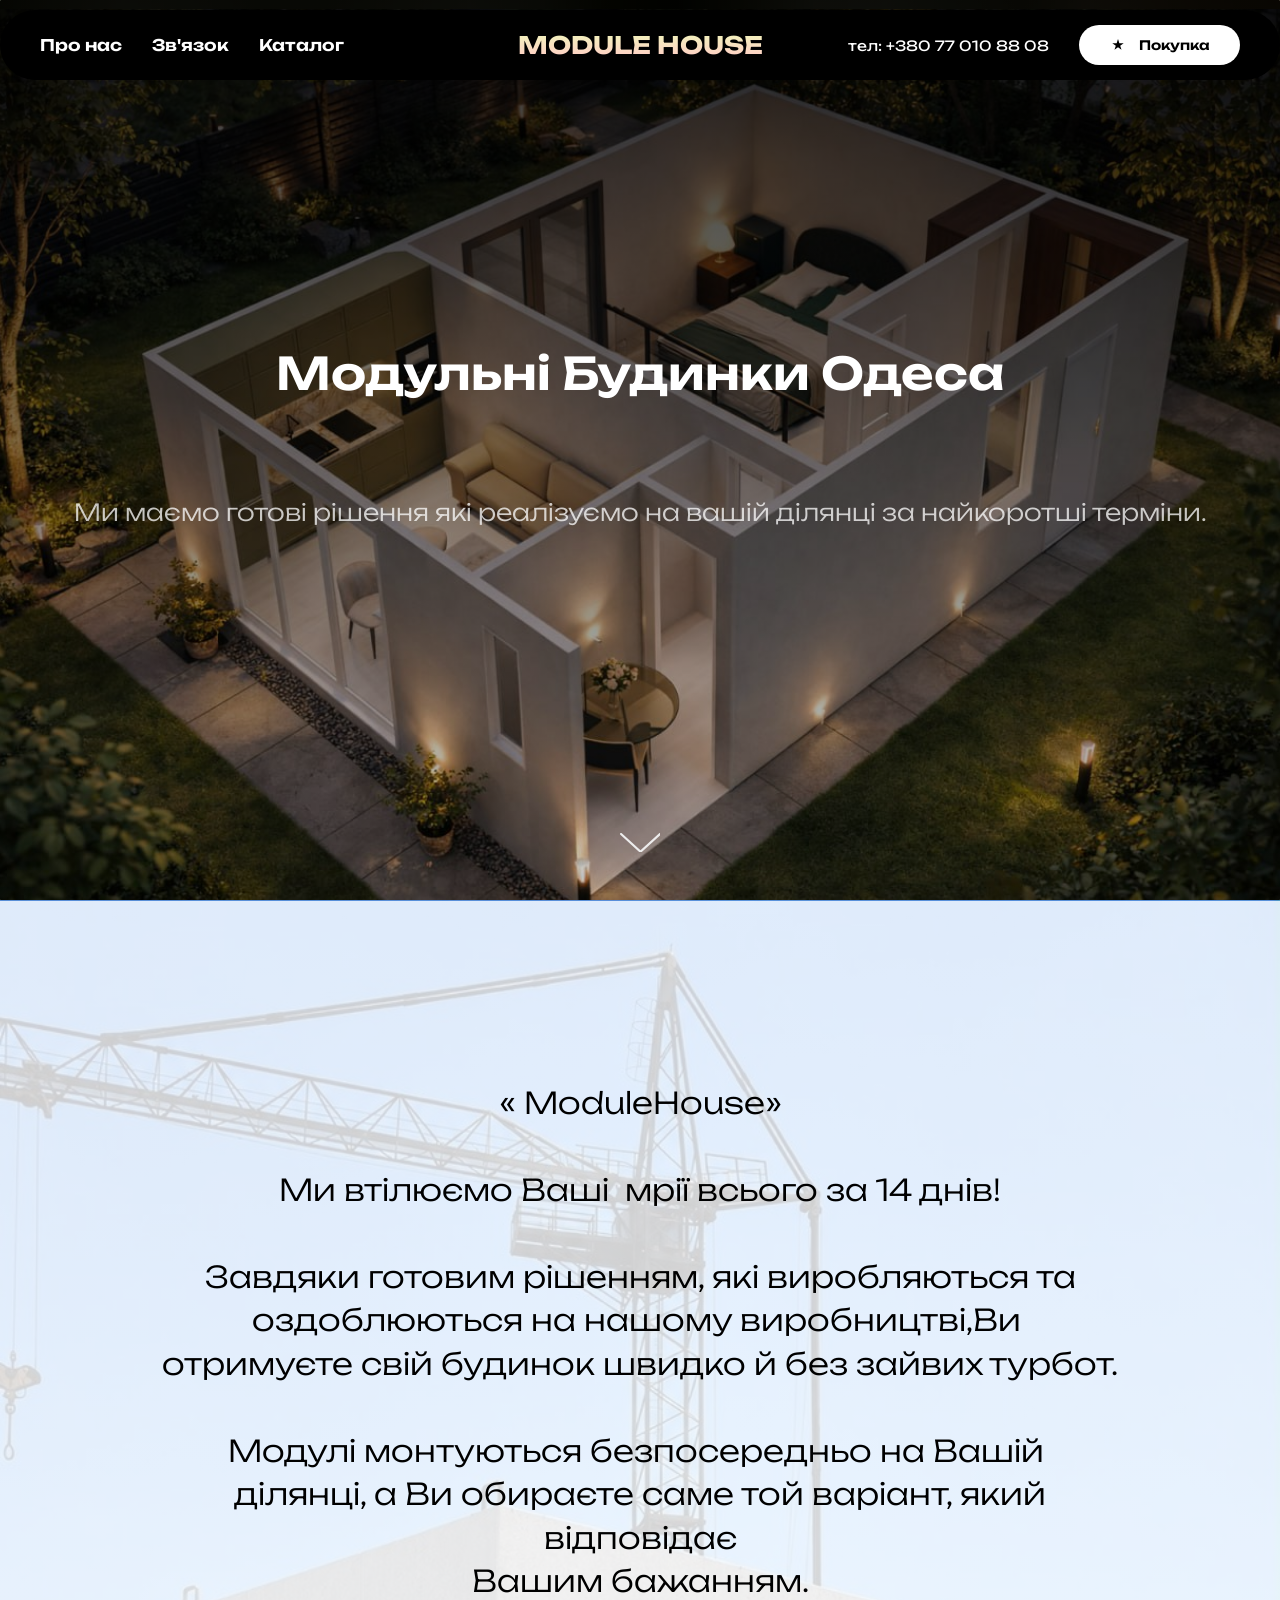
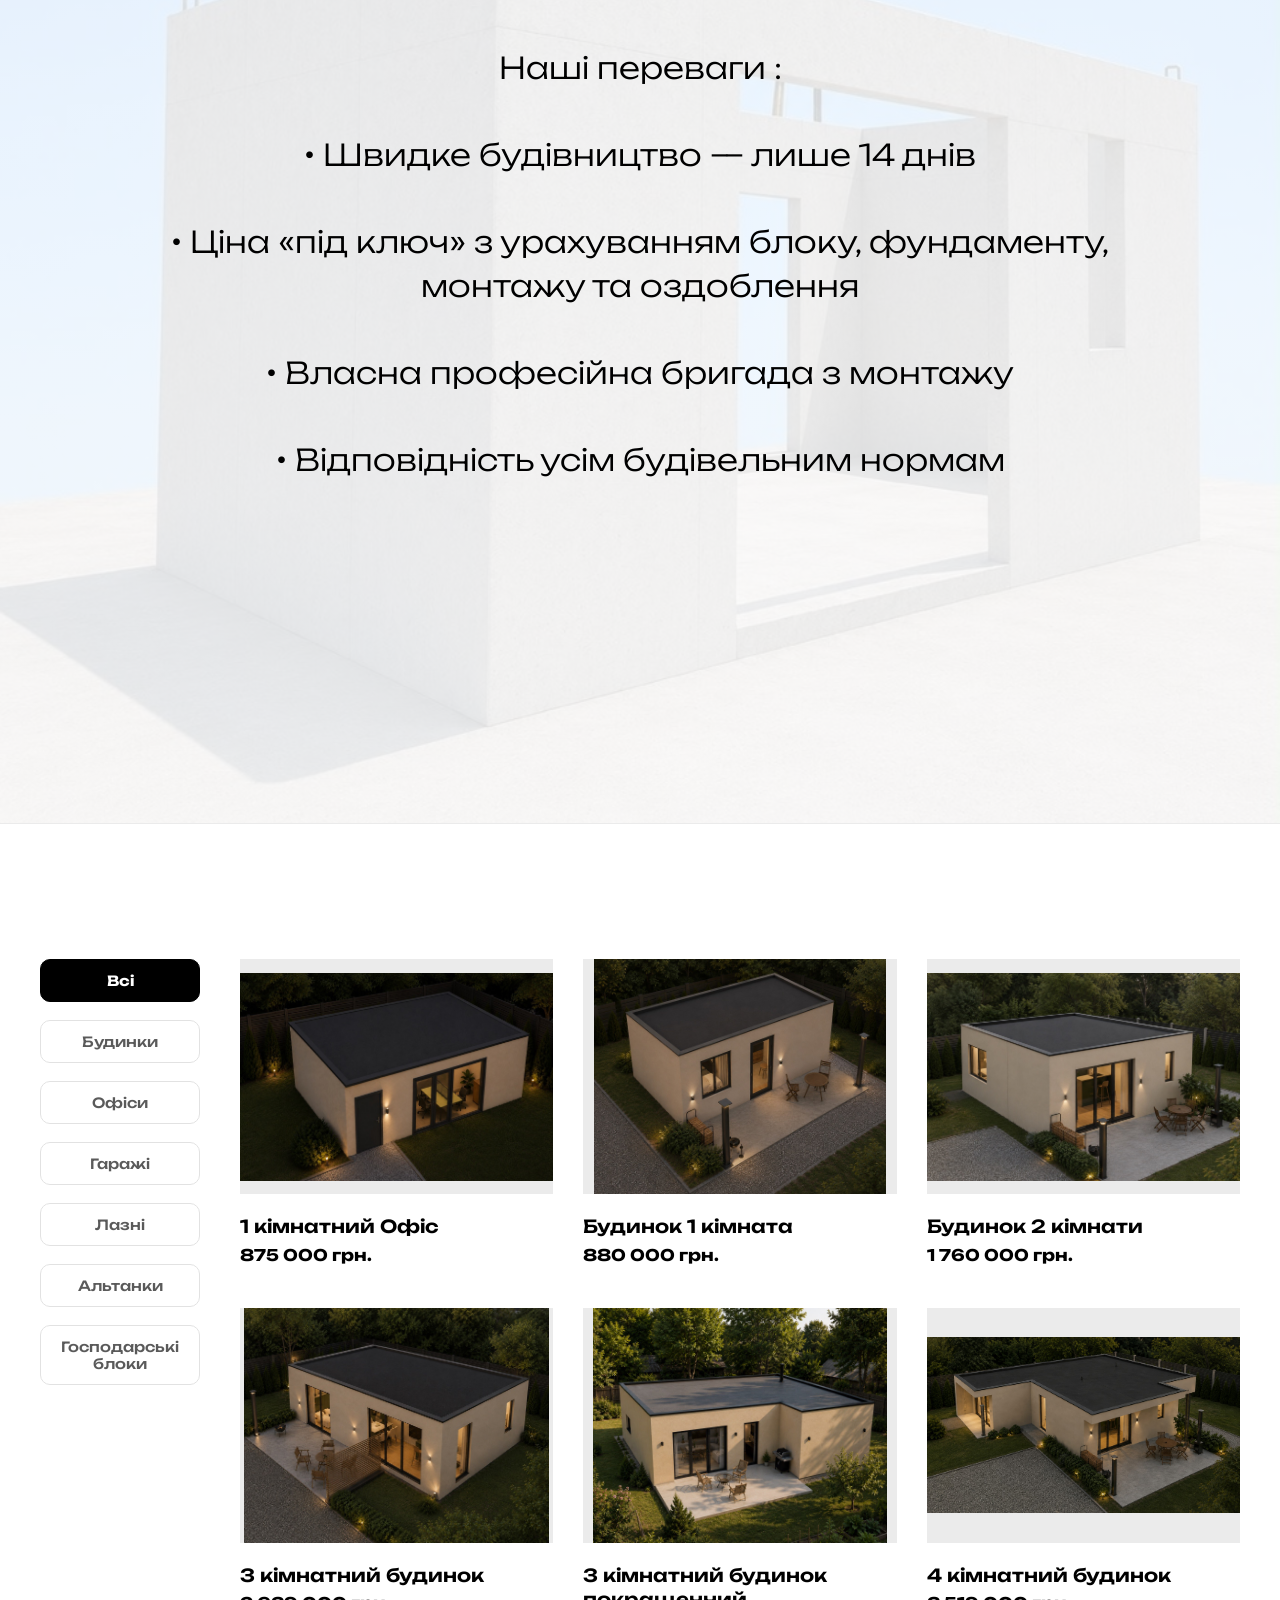
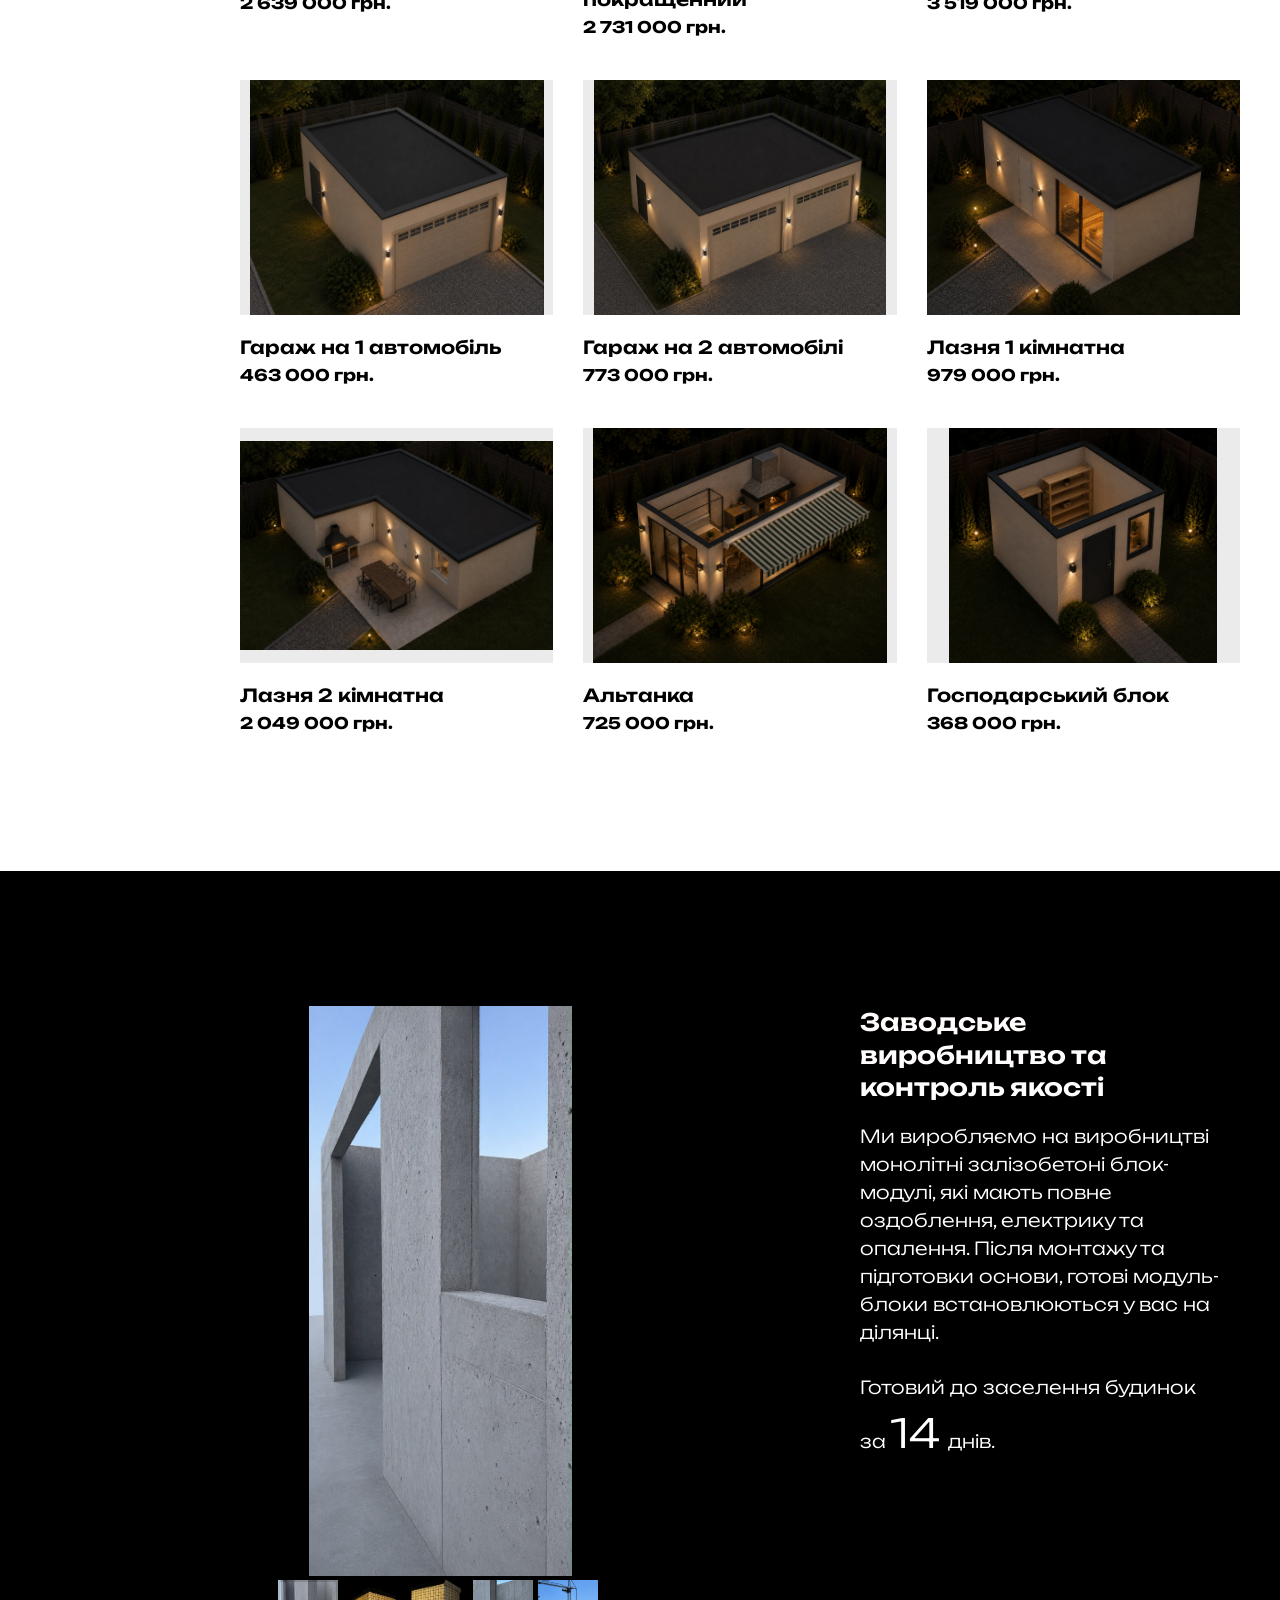
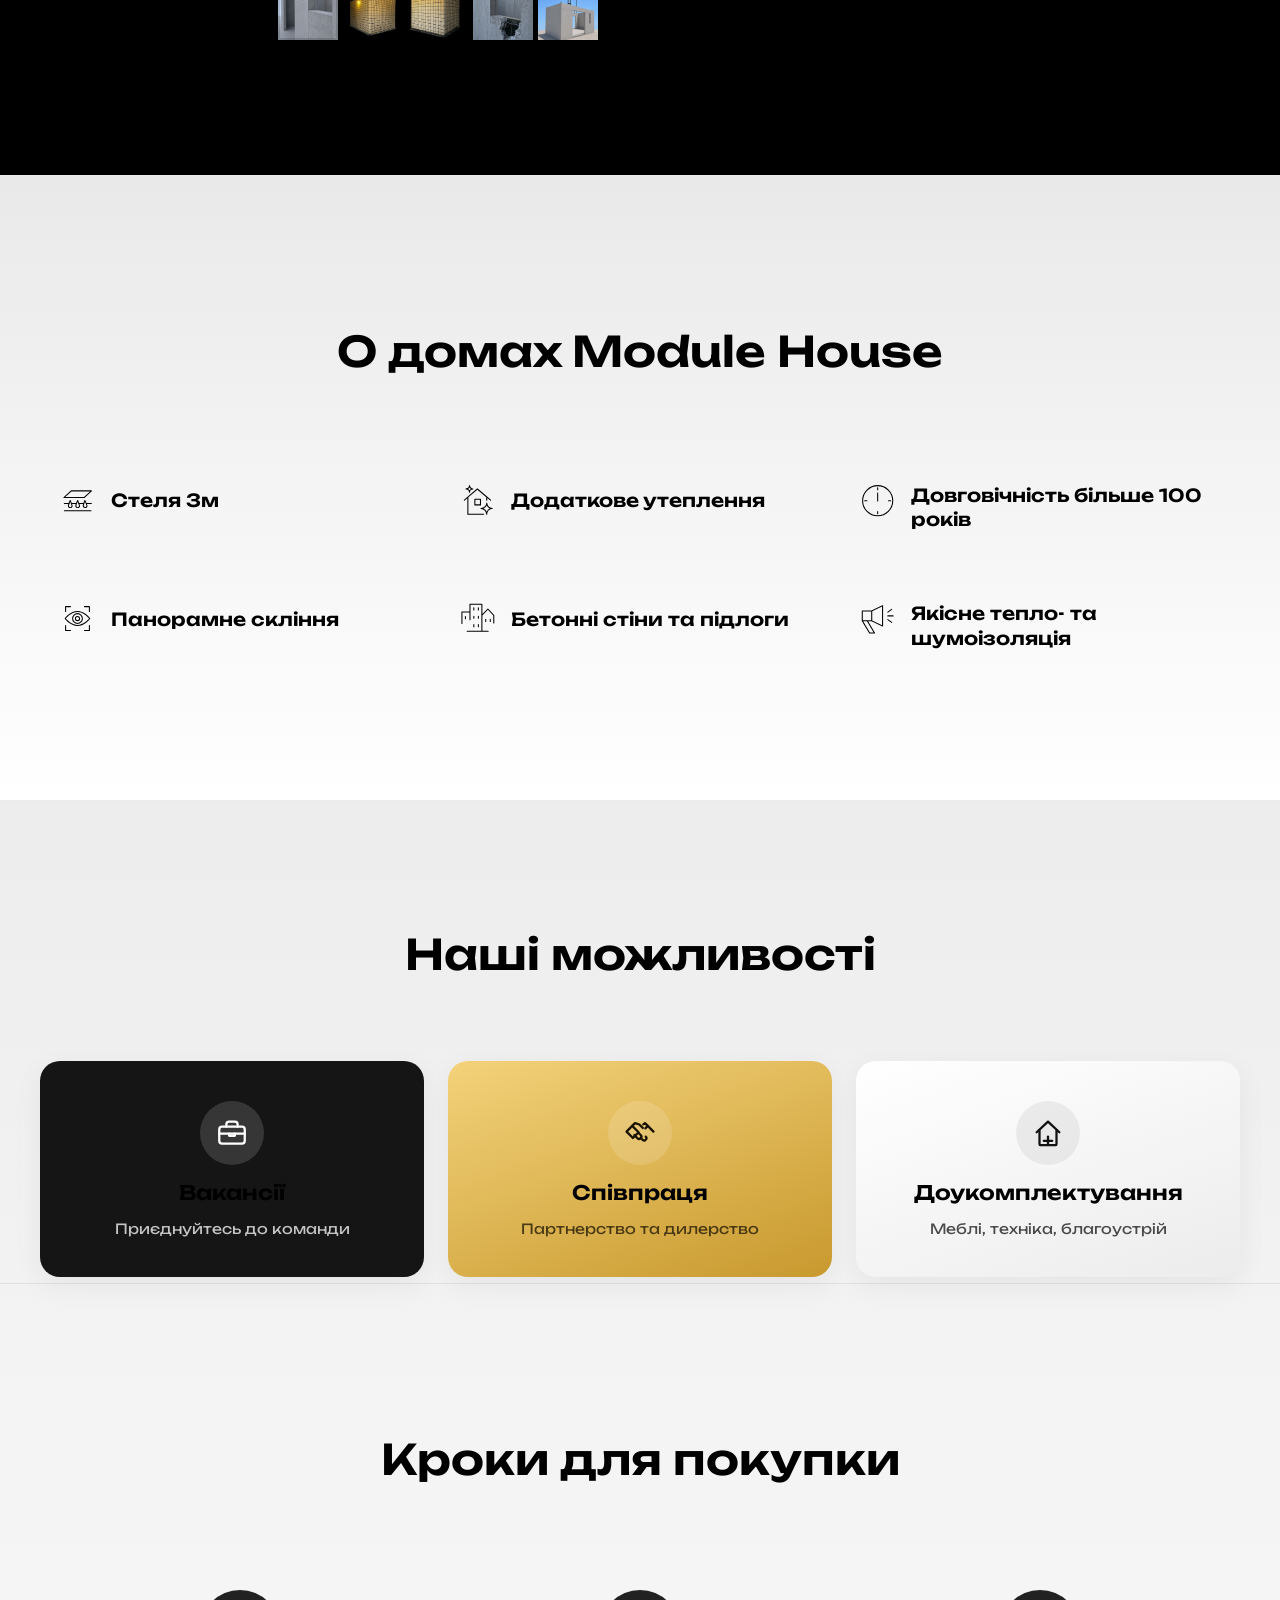
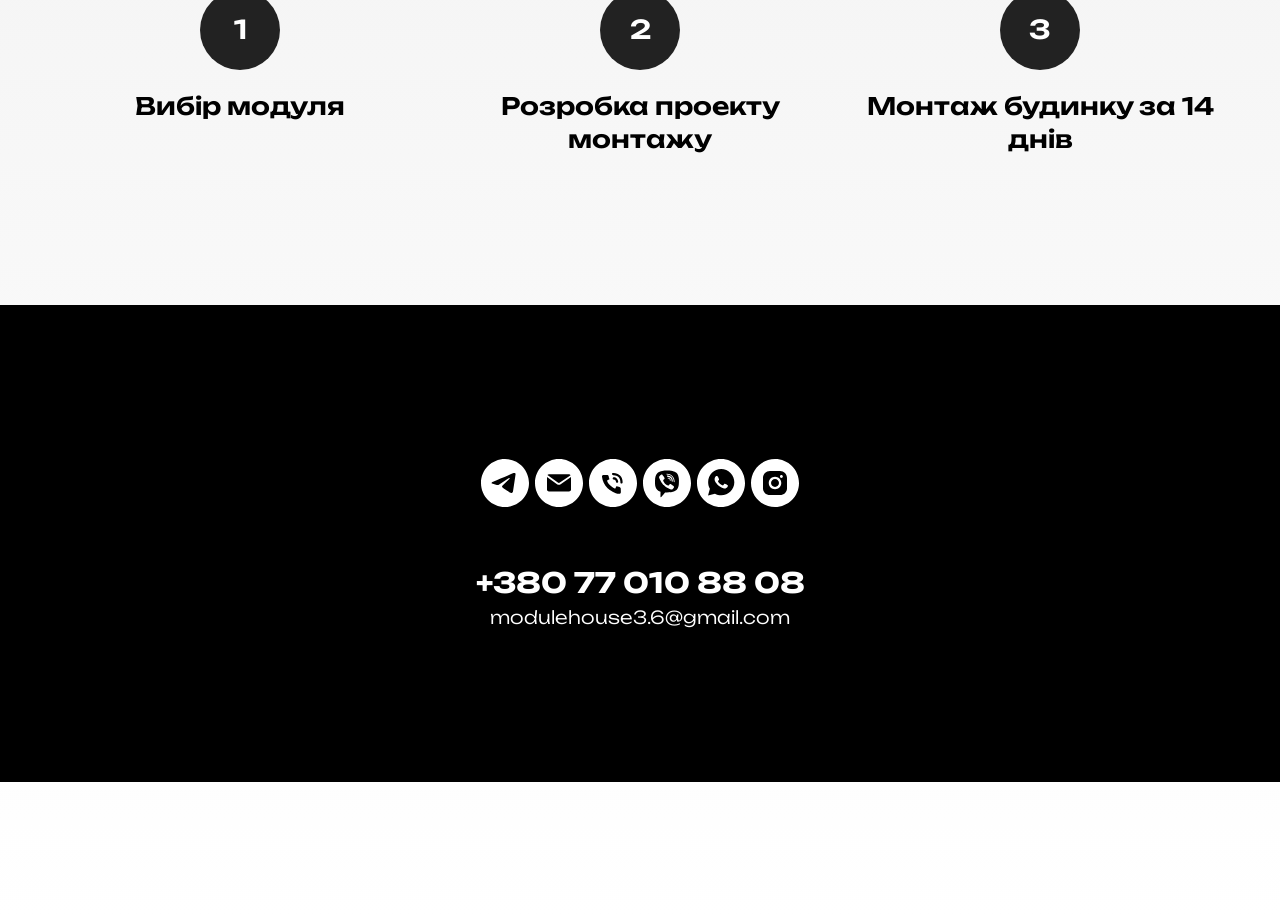
==== commit dbe46d91: "Add files via upload" ====
--- a/page133166303.html
+++ b/page133166303.html
@@ -31,7 +31,7 @@
 <div class="catalog-filter" data-category="Альтанки" tabindex="0" role="button">Альтанки</div>
 <div class="catalog-filter" data-category="Господарські блоки" tabindex="0" role="button">Господарські блоки</div>
 </div>
-<ul class="catalog-grid"><li class="catalog-card" data-product-uid="123652745244" data-category="Офіси" tabindex="0" role="button" aria-label="1 кімнатний Офіс — детальніше"><div class="catalog-card__imgwrap"><img class="catalog-card__img" src="images/catalog/123652745244-0.jpg" loading="lazy" alt="1 кімнатний Офіс"></div><div class="catalog-card__title t-name t-name_sm">1 кімнатний Офіс</div><div class="catalog-card__price t-descr t-descr_xs">761 000 грн.</div></li><li class="catalog-card" data-product-uid="857240999304" data-category="Будинки" tabindex="0" role="button" aria-label="Будинок 1 кімната — детальніше"><div class="catalog-card__imgwrap"><img class="catalog-card__img" src="images/catalog/857240999304-0.jpg" loading="lazy" alt="Будинок 1 кімната"></div><div class="catalog-card__title t-name t-name_sm">Будинок 1 кімната</div><div class="catalog-card__price t-descr t-descr_xs">765 000 грн.</div></li><li class="catalog-card" data-product-uid="979845373304" data-category="Будинки" tabindex="0" role="button" aria-label="Будинок 2 кімнати — детальніше"><div class="catalog-card__imgwrap"><img class="catalog-card__img" src="images/catalog/979845373304-0.jpg" loading="lazy" alt="Будинок 2 кімнати"></div><div class="catalog-card__title t-name t-name_sm">Будинок 2 кімнати</div><div class="catalog-card__price t-descr t-descr_xs">1 530 000 грн.</div></li><li class="catalog-card" data-product-uid="671908889704" data-category="Будинки" tabindex="0" role="button" aria-label="3 кімнатний будинок — детальніше"><div class="catalog-card__imgwrap"><img class="catalog-card__img" src="images/catalog/671908889704-0.jpg" loading="lazy" alt="3 кімнатний будинок"></div><div class="catalog-card__title t-name t-name_sm">3 кімнатний будинок</div><div class="catalog-card__price t-descr t-descr_xs">2 295 000 грн.</div></li><li class="catalog-card" data-product-uid="886907449294" data-category="Будинки" tabindex="0" role="button" aria-label="3 кімнатний будинок покращенний — детальніше"><div class="catalog-card__imgwrap"><img class="catalog-card__img" src="images/catalog/886907449294-0.jpg" loading="lazy" alt="3 кімнатний будинок покращенний"></div><div class="catalog-card__title t-name t-name_sm">3 кімнатний будинок покращенний</div><div class="catalog-card__price t-descr t-descr_xs">2 375 000 грн.</div></li><li class="catalog-card" data-product-uid="402716538294" data-category="Будинки" tabindex="0" role="button" aria-label="4 кімнатний будинок — детальніше"><div class="catalog-card__imgwrap"><img class="catalog-card__img" src="images/catalog/402716538294-0.jpg" loading="lazy" alt="4 кімнатний будинок"></div><div class="catalog-card__title t-name t-name_sm">4 кімнатний будинок</div><div class="catalog-card__price t-descr t-descr_xs">3 060 000 грн.</div></li><li class="catalog-card" data-product-uid="241738524564" data-category="Гаражі" tabindex="0" role="button" aria-label="Гараж на 1 автомобіль — детальніше"><div class="catalog-card__imgwrap"><img class="catalog-card__img" src="images/catalog/241738524564-0.jpg" loading="lazy" alt="Гараж на 1 автомобіль"></div><div class="catalog-card__title t-name t-name_sm">Гараж на 1 автомобіль</div><div class="catalog-card__price t-descr t-descr_xs">403 000 грн.</div></li><li class="catalog-card" data-product-uid="458336867994" data-category="Гаражі" tabindex="0" role="button" aria-label="Гараж на 2 автомобілі — детальніше"><div class="catalog-card__imgwrap"><img class="catalog-card__img" src="images/catalog/458336867994-0.jpg" loading="lazy" alt="Гараж на 2 автомобілі"></div><div class="catalog-card__title t-name t-name_sm">Гараж на 2 автомобілі</div><div class="catalog-card__price t-descr t-descr_xs">672 000 грн.</div></li><li class="catalog-card" data-product-uid="893689739464" data-category="Лазні" tabindex="0" role="button" aria-label="Лазня 1 кімнатна — детальніше"><div class="catalog-card__imgwrap"><img class="catalog-card__img" src="images/catalog/893689739464-0.jpg" loading="lazy" alt="Лазня 1 кімнатна"></div><div class="catalog-card__title t-name t-name_sm">Лазня 1 кімнатна</div><div class="catalog-card__price t-descr t-descr_xs">851 000 грн.</div></li><li class="catalog-card" data-product-uid="486967236864" data-category="Лазні" tabindex="0" role="button" aria-label="Лазня 2 кімнатна — детальніше"><div class="catalog-card__imgwrap"><img class="catalog-card__img" src="images/catalog/486967236864-0.jpg" loading="lazy" alt="Лазня 2 кімнатна"></div><div class="catalog-card__title t-name t-name_sm">Лазня 2 кімнатна</div><div class="catalog-card__price t-descr t-descr_xs">1 782 000 грн.</div></li><li class="catalog-card" data-product-uid="715293648402" data-category="Альтанки" tabindex="0" role="button" aria-label="Альтанка — детальніше"><div class="catalog-card__imgwrap"><img class="catalog-card__img" src="images/catalog/715293648402-0.jpg" loading="lazy" alt="Альтанка"></div><div class="catalog-card__title t-name t-name_sm">Альтанка</div><div class="catalog-card__price t-descr t-descr_xs">630 000 грн.</div></li><li class="catalog-card" data-product-uid="364821975036" data-category="Господарські блоки" tabindex="0" role="button" aria-label="Господарський блок — детальніше"><div class="catalog-card__imgwrap"><img class="catalog-card__img" src="images/catalog/364821975036-0.jpg" loading="lazy" alt="Господарський блок"></div><div class="catalog-card__title t-name t-name_sm">Господарський блок</div><div class="catalog-card__price t-descr t-descr_xs">320 000 грн.</div></li></ul>
+<ul class="catalog-grid"><li class="catalog-card" data-product-uid="123652745244" data-category="Офіси" tabindex="0" role="button" aria-label="1 кімнатний Офіс — детальніше"><div class="catalog-card__imgwrap"><img class="catalog-card__img" src="images/catalog/123652745244-0.jpg" loading="lazy" alt="1 кімнатний Офіс"></div><div class="catalog-card__title t-name t-name_sm">1 кімнатний Офіс</div><div class="catalog-card__price t-descr t-descr_xs">875 000 грн.</div></li><li class="catalog-card" data-product-uid="857240999304" data-category="Будинки" tabindex="0" role="button" aria-label="Будинок 1 кімната — детальніше"><div class="catalog-card__imgwrap"><img class="catalog-card__img" src="images/catalog/857240999304-0.jpg" loading="lazy" alt="Будинок 1 кімната"></div><div class="catalog-card__title t-name t-name_sm">Будинок 1 кімната</div><div class="catalog-card__price t-descr t-descr_xs">880 000 грн.</div></li><li class="catalog-card" data-product-uid="979845373304" data-category="Будинки" tabindex="0" role="button" aria-label="Будинок 2 кімнати — детальніше"><div class="catalog-card__imgwrap"><img class="catalog-card__img" src="images/catalog/979845373304-0.jpg" loading="lazy" alt="Будинок 2 кімнати"></div><div class="catalog-card__title t-name t-name_sm">Будинок 2 кімнати</div><div class="catalog-card__price t-descr t-descr_xs">1 760 000 грн.</div></li><li class="catalog-card" data-product-uid="671908889704" data-category="Будинки" tabindex="0" role="button" aria-label="3 кімнатний будинок — детальніше"><div class="catalog-card__imgwrap"><img class="catalog-card__img" src="images/catalog/671908889704-0.jpg" loading="lazy" alt="3 кімнатний будинок"></div><div class="catalog-card__title t-name t-name_sm">3 кімнатний будинок</div><div class="catalog-card__price t-descr t-descr_xs">2 639 000 грн.</div></li><li class="catalog-card" data-product-uid="886907449294" data-category="Будинки" tabindex="0" role="button" aria-label="3 кімнатний будинок покращенний — детальніше"><div class="catalog-card__imgwrap"><img class="catalog-card__img" src="images/catalog/886907449294-0.jpg" loading="lazy" alt="3 кімнатний будинок покращенний"></div><div class="catalog-card__title t-name t-name_sm">3 кімнатний будинок покращенний</div><div class="catalog-card__price t-descr t-descr_xs">2 731 000 грн.</div></li><li class="catalog-card" data-product-uid="402716538294" data-category="Будинки" tabindex="0" role="button" aria-label="4 кімнатний будинок — детальніше"><div class="catalog-card__imgwrap"><img class="catalog-card__img" src="images/catalog/402716538294-0.jpg" loading="lazy" alt="4 кімнатний будинок"></div><div class="catalog-card__title t-name t-name_sm">4 кімнатний будинок</div><div class="catalog-card__price t-descr t-descr_xs">3 519 000 грн.</div></li><li class="catalog-card" data-product-uid="241738524564" data-category="Гаражі" tabindex="0" role="button" aria-label="Гараж на 1 автомобіль — детальніше"><div class="catalog-card__imgwrap"><img class="catalog-card__img" src="images/catalog/241738524564-0.jpg" loading="lazy" alt="Гараж на 1 автомобіль"></div><div class="catalog-card__title t-name t-name_sm">Гараж на 1 автомобіль</div><div class="catalog-card__price t-descr t-descr_xs">463 000 грн.</div></li><li class="catalog-card" data-product-uid="458336867994" data-category="Гаражі" tabindex="0" role="button" aria-label="Гараж на 2 автомобілі — детальніше"><div class="catalog-card__imgwrap"><img class="catalog-card__img" src="images/catalog/458336867994-0.jpg" loading="lazy" alt="Гараж на 2 автомобілі"></div><div class="catalog-card__title t-name t-name_sm">Гараж на 2 автомобілі</div><div class="catalog-card__price t-descr t-descr_xs">773 000 грн.</div></li><li class="catalog-card" data-product-uid="893689739464" data-category="Лазні" tabindex="0" role="button" aria-label="Лазня 1 кімнатна — детальніше"><div class="catalog-card__imgwrap"><img class="catalog-card__img" src="images/catalog/893689739464-0.jpg" loading="lazy" alt="Лазня 1 кімнатна"></div><div class="catalog-card__title t-name t-name_sm">Лазня 1 кімнатна</div><div class="catalog-card__price t-descr t-descr_xs">979 000 грн.</div></li><li class="catalog-card" data-product-uid="486967236864" data-category="Лазні" tabindex="0" role="button" aria-label="Лазня 2 кімнатна — детальніше"><div class="catalog-card__imgwrap"><img class="catalog-card__img" src="images/catalog/486967236864-0.jpg" loading="lazy" alt="Лазня 2 кімнатна"></div><div class="catalog-card__title t-name t-name_sm">Лазня 2 кімнатна</div><div class="catalog-card__price t-descr t-descr_xs">2 049 000 грн.</div></li><li class="catalog-card" data-product-uid="715293648402" data-category="Альтанки" tabindex="0" role="button" aria-label="Альтанка — детальніше"><div class="catalog-card__imgwrap"><img class="catalog-card__img" src="images/catalog/715293648402-0.jpg" loading="lazy" alt="Альтанка"></div><div class="catalog-card__title t-name t-name_sm">Альтанка</div><div class="catalog-card__price t-descr t-descr_xs">725 000 грн.</div></li><li class="catalog-card" data-product-uid="364821975036" data-category="Господарські блоки" tabindex="0" role="button" aria-label="Господарський блок — детальніше"><div class="catalog-card__imgwrap"><img class="catalog-card__img" src="images/catalog/364821975036-0.jpg" loading="lazy" alt="Господарський блок"></div><div class="catalog-card__title t-name t-name_sm">Господарський блок</div><div class="catalog-card__price t-descr t-descr_xs">368 000 грн.</div></li></ul>
 </div>
 <style>
 #rec2339691883 .catalog-layout{display:flex;gap:40px;align-items:flex-start;}
@@ -75,7 +75,7 @@
 if(filters[0]) filters[0].classList.add('catalog-filter_active');
 })();
 </script>
-</div></div></div> <script type="application/json" id="mh-product-data">[{"uid":"123652745244","title":"1 кімнатний Офіс","price":"761 000 грн.","mark":"","text":"<div class='mh-specs'><div class='mh-specs__row'><span class='mh-specs__label'>Модулів</span><span class='mh-specs__value'>1</span></div><div class='mh-specs__row'><span class='mh-specs__label'>Тип</span><span class='mh-specs__value'>1 кімнатний</span></div><div class='mh-specs__row'><span class='mh-specs__label'>Площа</span><span class='mh-specs__value'>19 м²</span></div><div class='mh-specs__row'><span class='mh-specs__label'>Наповнення</span><span class='mh-specs__value'>Кухня, сан. вузол, спальна кімната</span></div><div class='mh-specs__row'><span class='mh-specs__label'>Комплектація</span><span class='mh-specs__value'>Повністю мебльований</span></div></div><p class='mh-descr-text'>Будинок розрахований на проживання до 2х осіб та цілорічного проживання. Ціна вказана під ключ — з повним оздобленням, доставкою і монтажем.</p>","images":["images/catalog/123652745244-0.jpg","images/catalog/123652745244-1.jpg","images/catalog/123652745244-plan-1.jpg","images/catalog/123652745244-plan-2.jpg"]},{"uid":"857240999304","title":"Будинок 1 кімната","price":"765 000 грн.","mark":"","text":"<div class='mh-specs'><div class='mh-specs__row'><span class='mh-specs__label'>Модулів</span><span class='mh-specs__value'>1</span></div><div class='mh-specs__row'><span class='mh-specs__label'>Площа</span><span class='mh-specs__value'>19 м²</span></div><div class='mh-specs__row'><span class='mh-specs__label'>Наповнення</span><span class='mh-specs__value'>Кухня, сан. вузол, спальна кімната</span></div><div class='mh-specs__row'><span class='mh-specs__label'>Комплектація</span><span class='mh-specs__value'>Повністю мебльований</span></div></div><p class='mh-descr-text'>Будинок розрахований на проживання до 2х осіб та цілорічного проживання. Ціна вказана під ключ — з повним оздобленням, доставкою і монтажем.</p>","images":["images/catalog/857240999304-0.jpg","images/catalog/857240999304-1.jpg","images/catalog/857240999304-2.jpg","images/catalog/857240999304-3.jpg","images/catalog/857240999304-plan-1.jpg"]},{"uid":"979845373304","title":"Будинок 2 кімнати","price":"1 530 000 грн.","mark":"","text":"<div class='mh-specs'><div class='mh-specs__row'><span class='mh-specs__label'>Модулів</span><span class='mh-specs__value'>2</span></div><div class='mh-specs__row'><span class='mh-specs__label'>Площа</span><span class='mh-specs__value'>38 м²</span></div><div class='mh-specs__row'><span class='mh-specs__label'>Наповнення</span><span class='mh-specs__value'>Кухня, санвузол, спальна кімната, тераса, ніша під пральну та сушарну машину</span></div><div class='mh-specs__row'><span class='mh-specs__label'>Комплектація</span><span class='mh-specs__value'>Повністю мебльований</span></div></div><p class='mh-descr-text'>Будинок має відокремлену кухню та спальну кімнату, вихід на панорамну терасу — розрахований на сім'ю з 2-3 осіб. Ціна вказана під ключ з повним оздобленням, доставкою і монтажем.</p>","images":["images/catalog/979845373304-0.jpg","images/catalog/979845373304-1.jpg","images/catalog/979845373304-2.jpg","images/catalog/979845373304-3.jpg","images/catalog/979845373304-plan-1.jpg"]},{"uid":"671908889704","title":"3 кімнатний будинок","price":"2 295 000 грн.","mark":"","text":"<div class='mh-specs'><div class='mh-specs__row'><span class='mh-specs__label'>Модулів</span><span class='mh-specs__value'>3</span></div><div class='mh-specs__row'><span class='mh-specs__label'>Площа</span><span class='mh-specs__value'>57 м²</span></div><div class='mh-specs__row'><span class='mh-specs__label'>Наповнення</span><span class='mh-specs__value'>Кухня-вітальня, 2 відокремлені спальні, сан. вузол, тераса, ніша під пральну та сушарну машину</span></div><div class='mh-specs__row'><span class='mh-specs__label'>Комплектація</span><span class='mh-specs__value'>Повністю мебльований</span></div></div><p class='mh-descr-text'>Великий будинок з вітальнею та 2 спальними кімнатами, просторою терасою — розрахований на велику сім'ю. Ціна вказана під ключ з повним оздобленням, доставкою і монтажем.</p>","images":["images/catalog/671908889704-0.jpg","images/catalog/671908889704-1.jpg","images/catalog/671908889704-2.jpg","images/catalog/671908889704-3.jpg","images/catalog/671908889704-plan-1.jpg","images/catalog/671908889704-plan-2.jpg"]},{"uid":"886907449294","title":"3 кімнатний будинок покращенний","price":"2 375 000 грн.","mark":"","text":"<div class='mh-specs'><div class='mh-specs__row'><span class='mh-specs__label'>Модулів</span><span class='mh-specs__value'>3</span></div><div class='mh-specs__row'><span class='mh-specs__label'>Площа</span><span class='mh-specs__value'>57 м²</span></div><div class='mh-specs__row'><span class='mh-specs__label'>Наповнення</span><span class='mh-specs__value'>Кухня-вітальня, 2 відокремлені спальні, сан. вузол, тераса, ніша під пральну та сушарну машину</span></div><div class='mh-specs__row'><span class='mh-specs__label'>Комплектація</span><span class='mh-specs__value'>Повністю мебльований, покращене фарбоване оздоблення фасаду</span></div></div><p class='mh-descr-text'>Великий будинок з вітальнею та 2 спальними кімнатами, просторою терасою — розрахований на велику сім'ю. Ціна вказана під ключ з повним оздобленням, доставкою і монтажем.</p>","images":["images/catalog/886907449294-0.jpg","images/catalog/886907449294-1.jpg","images/catalog/886907449294-2.jpg","images/catalog/886907449294-3.jpg","images/catalog/886907449294-plan-1.jpg"]},{"uid":"402716538294","title":"4 кімнатний будинок","price":"3 060 000 грн.","mark":"","text":"<div class='mh-specs'><div class='mh-specs__row'><span class='mh-specs__label'>Модулів</span><span class='mh-specs__value'>4</span></div><div class='mh-specs__row'><span class='mh-specs__label'>Площа</span><span class='mh-specs__value'>76 м²</span></div><div class='mh-specs__row'><span class='mh-specs__label'>Наповнення</span><span class='mh-specs__value'>Кухня-вітальня, 3 відокремлені спальні, сан. вузол, гардеробна, ніша під пральну та сушарну машину, 2 криті тераси</span></div><div class='mh-specs__row'><span class='mh-specs__label'>Комплектація</span><span class='mh-specs__value'>Повністю мебльований</span></div></div><p class='mh-descr-text'>Великий будинок, розрахований на комфортне проживання великої родини, з великою вітальнею та критою терасою. Ціна вказана під ключ з повним оздобленням, доставкою і монтажем.</p>","images":["images/catalog/402716538294-0.jpg","images/catalog/402716538294-1.jpg","images/catalog/402716538294-2.jpg","images/catalog/402716538294-3.jpg","images/catalog/402716538294-plan-1.jpg"]},{"uid":"241738524564","title":"Гараж на 1 автомобіль","price":"403 000 грн.","mark":"","text":"<div class='mh-specs'><div class='mh-specs__row'><span class='mh-specs__label'>Модулів</span><span class='mh-specs__value'>1</span></div><div class='mh-specs__row'><span class='mh-specs__label'>Тип</span><span class='mh-specs__value'>Гараж на 1 авто</span></div><div class='mh-specs__row'><span class='mh-specs__label'>Площа</span><span class='mh-specs__value'>19 м²</span></div><div class='mh-specs__row'><span class='mh-specs__label'>Розмір</span><span class='mh-specs__value'>305 × 625 см</span></div><div class='mh-specs__row'><span class='mh-specs__label'>Наповнення</span><span class='mh-specs__value'>Підйомні ворота з електроприводом, вхідні двері, електровиходи 220V, вікно</span></div></div><p class='mh-descr-text'>Ціна вказана під ключ — з повним оздобленням, доставкою і монтажем.</p>","images":["images/catalog/241738524564-0.jpg","images/catalog/241738524564-1.jpg","images/catalog/241738524564-plan-1.jpg","images/catalog/241738524564-plan-2.jpg"]},{"uid":"458336867994","title":"Гараж на 2 автомобілі","price":"672 000 грн.","mark":"","text":"<div class='mh-specs'><div class='mh-specs__row'><span class='mh-specs__label'>Модулів</span><span class='mh-specs__value'>2</span></div><div class='mh-specs__row'><span class='mh-specs__label'>Тип</span><span class='mh-specs__value'>Гараж на 2 авто</span></div><div class='mh-specs__row'><span class='mh-specs__label'>Площа</span><span class='mh-specs__value'>38 м²</span></div><div class='mh-specs__row'><span class='mh-specs__label'>Розмір</span><span class='mh-specs__value'>610 × 625 см</span></div><div class='mh-specs__row'><span class='mh-specs__label'>Наповнення</span><span class='mh-specs__value'>2 підйомних ворота з електроприводом, вхідні двері, електровиходи 220V, вікно</span></div></div><p class='mh-descr-text'>Ціна вказана під ключ — з повним оздобленням, доставкою і монтажем.</p>","images":["images/catalog/458336867994-0.jpg","images/catalog/458336867994-1.jpg","images/catalog/458336867994-plan-1.jpg","images/catalog/458336867994-plan-2.jpg"]},{"uid":"893689739464","title":"Лазня 1 кімнатна","price":"851 000 грн.","mark":"","text":"<div class='mh-specs'><div class='mh-specs__row'><span class='mh-specs__label'>Модулів</span><span class='mh-specs__value'>1</span></div><div class='mh-specs__row'><span class='mh-specs__label'>Площа</span><span class='mh-specs__value'>19,16 м²</span></div><div class='mh-specs__row'><span class='mh-specs__label'>Площа парної</span><span class='mh-specs__value'>5,1 м²</span></div><div class='mh-specs__row'><span class='mh-specs__label'>Кількість осіб</span><span class='mh-specs__value'>6</span></div><div class='mh-specs__row'><span class='mh-specs__label'>Комплектація</span><span class='mh-specs__value'>Туалет, кімната відпочинку, душова з водоспадом, парна з двома полицями та панорамним вікном, кам'янка</span></div></div>","images":["images/catalog/893689739464-0.jpg","images/catalog/893689739464-1.jpg","images/catalog/893689739464-2.jpg","images/catalog/893689739464-3.jpg","images/catalog/893689739464-4.jpg","images/catalog/893689739464-plan-1.jpg"]},{"uid":"486967236864","title":"Лазня 2 кімнатна","price":"1 782 000 грн.","mark":"","text":"<div class='mh-specs'><div class='mh-specs__row'><span class='mh-specs__label'>Модулів</span><span class='mh-specs__value'>2</span></div><div class='mh-specs__row'><span class='mh-specs__label'>Тип</span><span class='mh-specs__value'>Баня 2 кімнати</span></div><div class='mh-specs__row'><span class='mh-specs__label'>Площа</span><span class='mh-specs__value'>38,32 м²</span></div><div class='mh-specs__row'><span class='mh-specs__label'>Площа парної</span><span class='mh-specs__value'>7,68 м²</span></div><div class='mh-specs__row'><span class='mh-specs__label'>Кількість осіб</span><span class='mh-specs__value'>10</span></div><div class='mh-specs__row'><span class='mh-specs__label'>Комплектація</span><span class='mh-specs__value'>Туалет, кімната відпочинку з кухонною зоною, душова з водоспадом, велика парна на 6 осіб з панорамним вікном, кам'янка, джакузі або сінник, крита тераса зі столом та зоною барбекю</span></div></div>","images":["images/catalog/486967236864-0.jpg","images/catalog/486967236864-1.jpg","images/catalog/486967236864-2.jpg","images/catalog/486967236864-plan-1.jpg","images/catalog/486967236864-plan-2.jpg"]},{"uid":"715293648402","title":"Альтанка","price":"630 000 грн.","mark":"","text":"<div class='mh-specs'><div class='mh-specs__row'><span class='mh-specs__label'>Модулів</span><span class='mh-specs__value'>1</span></div><div class='mh-specs__row'><span class='mh-specs__label'>Площа</span><span class='mh-specs__value'>19 м²</span></div><div class='mh-specs__row'><span class='mh-specs__label'>Наповнення</span><span class='mh-specs__value'>Велика мангальна зона з мангалом, казаном, тандиром</span></div><div class='mh-specs__row'><span class='mh-specs__label'>Комплектація</span><span class='mh-specs__value'>Повністю мебльований</span></div></div><p class='mh-descr-text'>Альтанка розрахована на велику компанію зі зручним розміщенням, повним склінням із розсувних систем та навісом, що дає можливість зонування та використання альтанки в будь-яку погоду та навіть взимку. Ціна вказана під ключ з повним оздобленням і монтажем.</p>","images":["images/catalog/715293648402-0.jpg","images/catalog/715293648402-1.jpg","images/catalog/715293648402-2.jpg","images/catalog/715293648402-plan-1.jpg"]},{"uid":"364821975036","title":"Господарський блок","price":"320 000 грн.","mark":"","text":"<div class='mh-specs'><div class='mh-specs__row'><span class='mh-specs__label'>Модулів</span><span class='mh-specs__value'>1</span></div><div class='mh-specs__row'><span class='mh-specs__label'>Площа</span><span class='mh-specs__value'>9 м²</span></div><div class='mh-specs__row'><span class='mh-specs__label'>Наповнення</span><span class='mh-specs__value'>Стелажі для зберігання речей, шин</span></div><div class='mh-specs__row'><span class='mh-specs__label'>Комплектація</span><span class='mh-specs__value'>Стелажі, кріплення, верстат для роботи та інструменту</span></div></div><p class='mh-descr-text'>Господарський блок призначений для зберігання особистих речей, шин, велосипедів та іншої господарської техніки. Має робоче місце з інструментом та верстаком. Ціна вказана під ключ з повним оздобленням і монтажем.</p>","images":["images/catalog/364821975036-0.jpg","images/catalog/364821975036-1.jpg","images/catalog/364821975036-plan-1.jpg"]}]</script>
+</div></div></div> <script type="application/json" id="mh-product-data">[{"uid":"123652745244","title":"1 кімнатний Офіс","price":"875 000 грн.","mark":"","text":"<div class='mh-specs'><div class='mh-specs__row'><span class='mh-specs__label'>Модулів</span><span class='mh-specs__value'>1</span></div><div class='mh-specs__row'><span class='mh-specs__label'>Тип</span><span class='mh-specs__value'>1 кімнатний</span></div><div class='mh-specs__row'><span class='mh-specs__label'>Площа</span><span class='mh-specs__value'>19 м²</span></div><div class='mh-specs__row'><span class='mh-specs__label'>Наповнення</span><span class='mh-specs__value'>Кухня, сан. вузол, спальна кімната</span></div><div class='mh-specs__row'><span class='mh-specs__label'>Комплектація</span><span class='mh-specs__value'>Повністю мебльований</span></div></div><p class='mh-descr-text'>Будинок розрахований на проживання до 2х осіб та цілорічного проживання. Ціна вказана під ключ — з повним оздобленням, доставкою і монтажем.</p>","images":["images/catalog/123652745244-0.jpg","images/catalog/123652745244-1.jpg","images/catalog/123652745244-plan-1.jpg","images/catalog/123652745244-plan-2.jpg"]},{"uid":"857240999304","title":"Будинок 1 кімната","price":"880 000 грн.","mark":"","text":"<div class='mh-specs'><div class='mh-specs__row'><span class='mh-specs__label'>Модулів</span><span class='mh-specs__value'>1</span></div><div class='mh-specs__row'><span class='mh-specs__label'>Площа</span><span class='mh-specs__value'>19 м²</span></div><div class='mh-specs__row'><span class='mh-specs__label'>Наповнення</span><span class='mh-specs__value'>Кухня, сан. вузол, спальна кімната</span></div><div class='mh-specs__row'><span class='mh-specs__label'>Комплектація</span><span class='mh-specs__value'>Повністю мебльований</span></div></div><p class='mh-descr-text'>Будинок розрахований на проживання до 2х осіб та цілорічного проживання. Ціна вказана під ключ — з повним оздобленням, доставкою і монтажем.</p>","images":["images/catalog/857240999304-0.jpg","images/catalog/857240999304-1.jpg","images/catalog/857240999304-2.jpg","images/catalog/857240999304-3.jpg","images/catalog/857240999304-plan-1.jpg"]},{"uid":"979845373304","title":"Будинок 2 кімнати","price":"1 760 000 грн.","mark":"","text":"<div class='mh-specs'><div class='mh-specs__row'><span class='mh-specs__label'>Модулів</span><span class='mh-specs__value'>2</span></div><div class='mh-specs__row'><span class='mh-specs__label'>Площа</span><span class='mh-specs__value'>38 м²</span></div><div class='mh-specs__row'><span class='mh-specs__label'>Наповнення</span><span class='mh-specs__value'>Кухня, санвузол, спальна кімната, тераса, ніша під пральну та сушарну машину</span></div><div class='mh-specs__row'><span class='mh-specs__label'>Комплектація</span><span class='mh-specs__value'>Повністю мебльований</span></div></div><p class='mh-descr-text'>Будинок має відокремлену кухню та спальну кімнату, вихід на панорамну терасу — розрахований на сім'ю з 2-3 осіб. Ціна вказана під ключ з повним оздобленням, доставкою і монтажем.</p>","images":["images/catalog/979845373304-0.jpg","images/catalog/979845373304-1.jpg","images/catalog/979845373304-2.jpg","images/catalog/979845373304-3.jpg","images/catalog/979845373304-plan-1.jpg"]},{"uid":"671908889704","title":"3 кімнатний будинок","price":"2 639 000 грн.","mark":"","text":"<div class='mh-specs'><div class='mh-specs__row'><span class='mh-specs__label'>Модулів</span><span class='mh-specs__value'>3</span></div><div class='mh-specs__row'><span class='mh-specs__label'>Площа</span><span class='mh-specs__value'>57 м²</span></div><div class='mh-specs__row'><span class='mh-specs__label'>Наповнення</span><span class='mh-specs__value'>Кухня-вітальня, 2 відокремлені спальні, сан. вузол, тераса, ніша під пральну та сушарну машину</span></div><div class='mh-specs__row'><span class='mh-specs__label'>Комплектація</span><span class='mh-specs__value'>Повністю мебльований</span></div></div><p class='mh-descr-text'>Великий будинок з вітальнею та 2 спальними кімнатами, просторою терасою — розрахований на велику сім'ю. Ціна вказана під ключ з повним оздобленням, доставкою і монтажем.</p>","images":["images/catalog/671908889704-0.jpg","images/catalog/671908889704-1.jpg","images/catalog/671908889704-2.jpg","images/catalog/671908889704-3.jpg","images/catalog/671908889704-plan-1.jpg","images/catalog/671908889704-plan-2.jpg"]},{"uid":"886907449294","title":"3 кімнатний будинок покращенний","price":"2 731 000 грн.","mark":"","text":"<div class='mh-specs'><div class='mh-specs__row'><span class='mh-specs__label'>Модулів</span><span class='mh-specs__value'>3</span></div><div class='mh-specs__row'><span class='mh-specs__label'>Площа</span><span class='mh-specs__value'>57 м²</span></div><div class='mh-specs__row'><span class='mh-specs__label'>Наповнення</span><span class='mh-specs__value'>Кухня-вітальня, 2 відокремлені спальні, сан. вузол, тераса, ніша під пральну та сушарну машину</span></div><div class='mh-specs__row'><span class='mh-specs__label'>Комплектація</span><span class='mh-specs__value'>Повністю мебльований, покращене фарбоване оздоблення фасаду</span></div></div><p class='mh-descr-text'>Великий будинок з вітальнею та 2 спальними кімнатами, просторою терасою — розрахований на велику сім'ю. Ціна вказана під ключ з повним оздобленням, доставкою і монтажем.</p>","images":["images/catalog/886907449294-0.jpg","images/catalog/886907449294-1.jpg","images/catalog/886907449294-2.jpg","images/catalog/886907449294-3.jpg","images/catalog/886907449294-plan-1.jpg"]},{"uid":"402716538294","title":"4 кімнатний будинок","price":"3 519 000 грн.","mark":"","text":"<div class='mh-specs'><div class='mh-specs__row'><span class='mh-specs__label'>Модулів</span><span class='mh-specs__value'>4</span></div><div class='mh-specs__row'><span class='mh-specs__label'>Площа</span><span class='mh-specs__value'>76 м²</span></div><div class='mh-specs__row'><span class='mh-specs__label'>Наповнення</span><span class='mh-specs__value'>Кухня-вітальня, 3 відокремлені спальні, сан. вузол, гардеробна, ніша під пральну та сушарну машину, 2 криті тераси</span></div><div class='mh-specs__row'><span class='mh-specs__label'>Комплектація</span><span class='mh-specs__value'>Повністю мебльований</span></div></div><p class='mh-descr-text'>Великий будинок, розрахований на комфортне проживання великої родини, з великою вітальнею та критою терасою. Ціна вказана під ключ з повним оздобленням, доставкою і монтажем.</p>","images":["images/catalog/402716538294-0.jpg","images/catalog/402716538294-1.jpg","images/catalog/402716538294-2.jpg","images/catalog/402716538294-3.jpg","images/catalog/402716538294-plan-1.jpg"]},{"uid":"241738524564","title":"Гараж на 1 автомобіль","price":"463 000 грн.","mark":"","text":"<div class='mh-specs'><div class='mh-specs__row'><span class='mh-specs__label'>Модулів</span><span class='mh-specs__value'>1</span></div><div class='mh-specs__row'><span class='mh-specs__label'>Тип</span><span class='mh-specs__value'>Гараж на 1 авто</span></div><div class='mh-specs__row'><span class='mh-specs__label'>Площа</span><span class='mh-specs__value'>19 м²</span></div><div class='mh-specs__row'><span class='mh-specs__label'>Розмір</span><span class='mh-specs__value'>305 × 625 см</span></div><div class='mh-specs__row'><span class='mh-specs__label'>Наповнення</span><span class='mh-specs__value'>Підйомні ворота з електроприводом, вхідні двері, електровиходи 220V, вікно</span></div></div><p class='mh-descr-text'>Ціна вказана під ключ — з повним оздобленням, доставкою і монтажем.</p>","images":["images/catalog/241738524564-0.jpg","images/catalog/241738524564-1.jpg","images/catalog/241738524564-plan-1.jpg","images/catalog/241738524564-plan-2.jpg"]},{"uid":"458336867994","title":"Гараж на 2 автомобілі","price":"773 000 грн.","mark":"","text":"<div class='mh-specs'><div class='mh-specs__row'><span class='mh-specs__label'>Модулів</span><span class='mh-specs__value'>2</span></div><div class='mh-specs__row'><span class='mh-specs__label'>Тип</span><span class='mh-specs__value'>Гараж на 2 авто</span></div><div class='mh-specs__row'><span class='mh-specs__label'>Площа</span><span class='mh-specs__value'>38 м²</span></div><div class='mh-specs__row'><span class='mh-specs__label'>Розмір</span><span class='mh-specs__value'>610 × 625 см</span></div><div class='mh-specs__row'><span class='mh-specs__label'>Наповнення</span><span class='mh-specs__value'>2 підйомних ворота з електроприводом, вхідні двері, електровиходи 220V, вікно</span></div></div><p class='mh-descr-text'>Ціна вказана під ключ — з повним оздобленням, доставкою і монтажем.</p>","images":["images/catalog/458336867994-0.jpg","images/catalog/458336867994-1.jpg","images/catalog/458336867994-plan-1.jpg","images/catalog/458336867994-plan-2.jpg"]},{"uid":"893689739464","title":"Лазня 1 кімнатна","price":"979 000 грн.","mark":"","text":"<div class='mh-specs'><div class='mh-specs__row'><span class='mh-specs__label'>Модулів</span><span class='mh-specs__value'>1</span></div><div class='mh-specs__row'><span class='mh-specs__label'>Площа</span><span class='mh-specs__value'>19,16 м²</span></div><div class='mh-specs__row'><span class='mh-specs__label'>Площа парної</span><span class='mh-specs__value'>5,1 м²</span></div><div class='mh-specs__row'><span class='mh-specs__label'>Кількість осіб</span><span class='mh-specs__value'>6</span></div><div class='mh-specs__row'><span class='mh-specs__label'>Комплектація</span><span class='mh-specs__value'>Туалет, кімната відпочинку, душова з водоспадом, парна з двома полицями та панорамним вікном, кам'янка</span></div></div>","images":["images/catalog/893689739464-0.jpg","images/catalog/893689739464-1.jpg","images/catalog/893689739464-2.jpg","images/catalog/893689739464-3.jpg","images/catalog/893689739464-4.jpg","images/catalog/893689739464-plan-1.jpg"]},{"uid":"486967236864","title":"Лазня 2 кімнатна","price":"2 049 000 грн.","mark":"","text":"<div class='mh-specs'><div class='mh-specs__row'><span class='mh-specs__label'>Модулів</span><span class='mh-specs__value'>2</span></div><div class='mh-specs__row'><span class='mh-specs__label'>Тип</span><span class='mh-specs__value'>Баня 2 кімнати</span></div><div class='mh-specs__row'><span class='mh-specs__label'>Площа</span><span class='mh-specs__value'>38,32 м²</span></div><div class='mh-specs__row'><span class='mh-specs__label'>Площа парної</span><span class='mh-specs__value'>7,68 м²</span></div><div class='mh-specs__row'><span class='mh-specs__label'>Кількість осіб</span><span class='mh-specs__value'>10</span></div><div class='mh-specs__row'><span class='mh-specs__label'>Комплектація</span><span class='mh-specs__value'>Туалет, кімната відпочинку з кухонною зоною, душова з водоспадом, велика парна на 6 осіб з панорамним вікном, кам'янка, джакузі або сінник, крита тераса зі столом та зоною барбекю</span></div></div>","images":["images/catalog/486967236864-0.jpg","images/catalog/486967236864-1.jpg","images/catalog/486967236864-2.jpg","images/catalog/486967236864-plan-1.jpg","images/catalog/486967236864-plan-2.jpg"]},{"uid":"715293648402","title":"Альтанка","price":"725 000 грн.","mark":"","text":"<div class='mh-specs'><div class='mh-specs__row'><span class='mh-specs__label'>Модулів</span><span class='mh-specs__value'>1</span></div><div class='mh-specs__row'><span class='mh-specs__label'>Площа</span><span class='mh-specs__value'>19 м²</span></div><div class='mh-specs__row'><span class='mh-specs__label'>Наповнення</span><span class='mh-specs__value'>Велика мангальна зона з мангалом, казаном, тандиром</span></div><div class='mh-specs__row'><span class='mh-specs__label'>Комплектація</span><span class='mh-specs__value'>Повністю мебльований</span></div></div><p class='mh-descr-text'>Альтанка розрахована на велику компанію зі зручним розміщенням, повним склінням із розсувних систем та навісом, що дає можливість зонування та використання альтанки в будь-яку погоду та навіть взимку. Ціна вказана під ключ з повним оздобленням і монтажем.</p>","images":["images/catalog/715293648402-0.jpg","images/catalog/715293648402-1.jpg","images/catalog/715293648402-2.jpg","images/catalog/715293648402-plan-1.jpg"]},{"uid":"364821975036","title":"Господарський блок","price":"368 000 грн.","mark":"","text":"<div class='mh-specs'><div class='mh-specs__row'><span class='mh-specs__label'>Модулів</span><span class='mh-specs__value'>1</span></div><div class='mh-specs__row'><span class='mh-specs__label'>Площа</span><span class='mh-specs__value'>9 м²</span></div><div class='mh-specs__row'><span class='mh-specs__label'>Наповнення</span><span class='mh-specs__value'>Стелажі для зберігання речей, шин</span></div><div class='mh-specs__row'><span class='mh-specs__label'>Комплектація</span><span class='mh-specs__value'>Стелажі, кріплення, верстат для роботи та інструменту</span></div></div><p class='mh-descr-text'>Господарський блок призначений для зберігання особистих речей, шин, велосипедів та іншої господарської техніки. Має робоче місце з інструментом та верстаком. Ціна вказана під ключ з повним оздобленням і монтажем.</p>","images":["images/catalog/364821975036-0.jpg","images/catalog/364821975036-1.jpg","images/catalog/364821975036-plan-1.jpg"]}]</script>
 <div class="mh-modal" id="mh-modal" aria-hidden="true">
 <div class="mh-modal__backdrop" data-mh-close></div>
 <div class="mh-modal__dialog" role="dialog" aria-modal="true" aria-labelledby="mh-modal-title">
